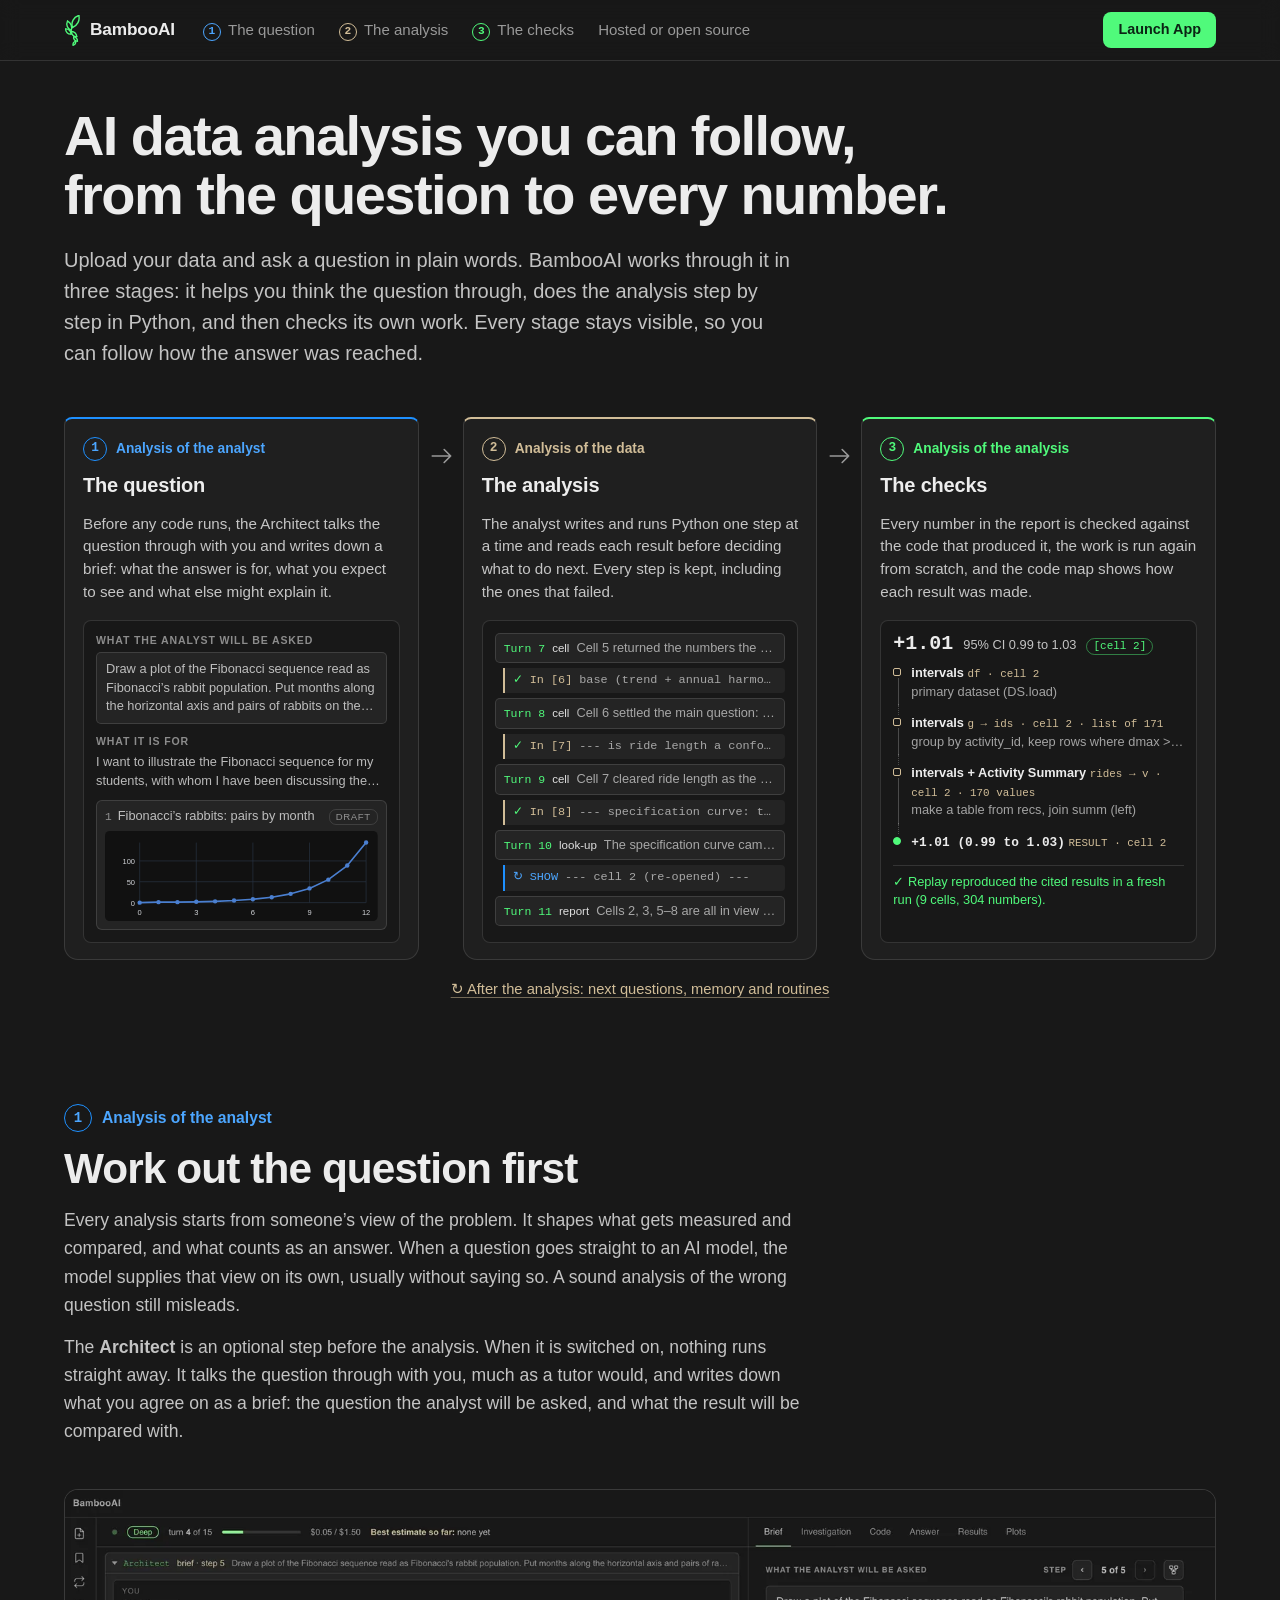
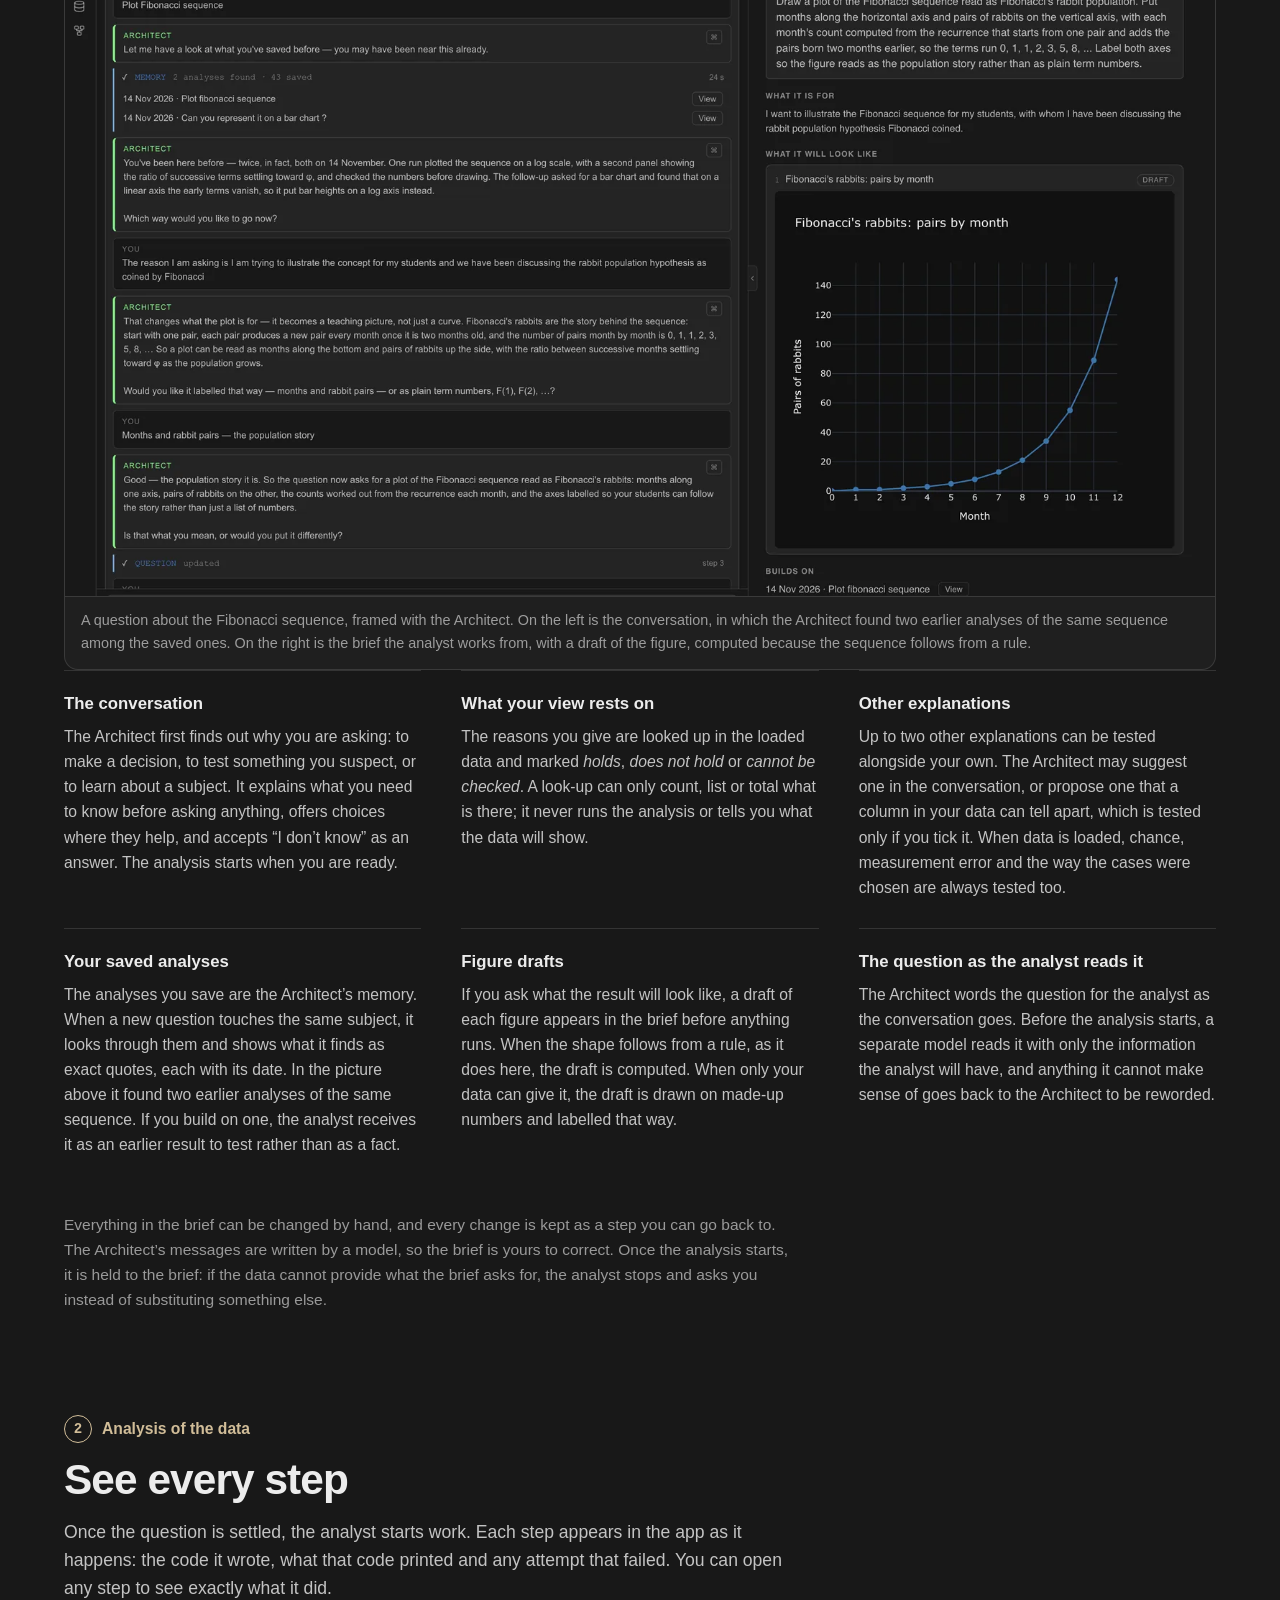
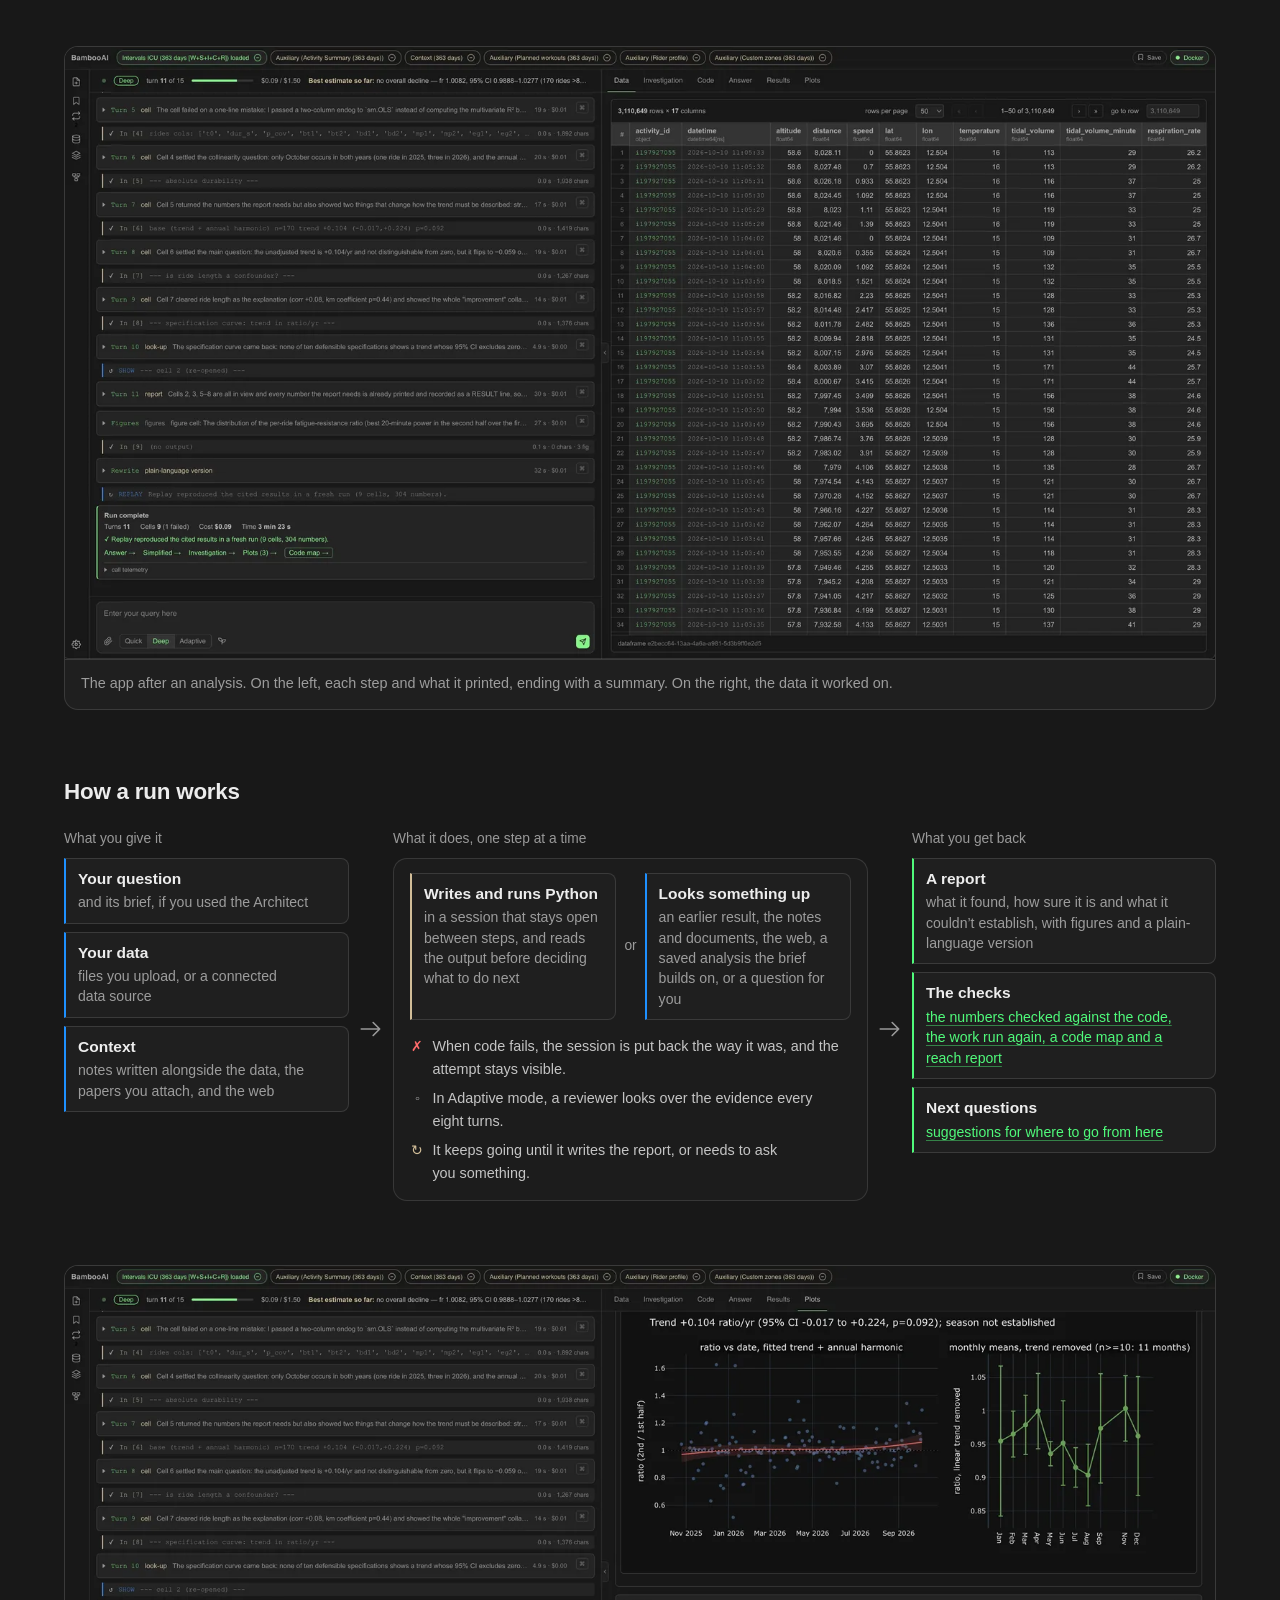
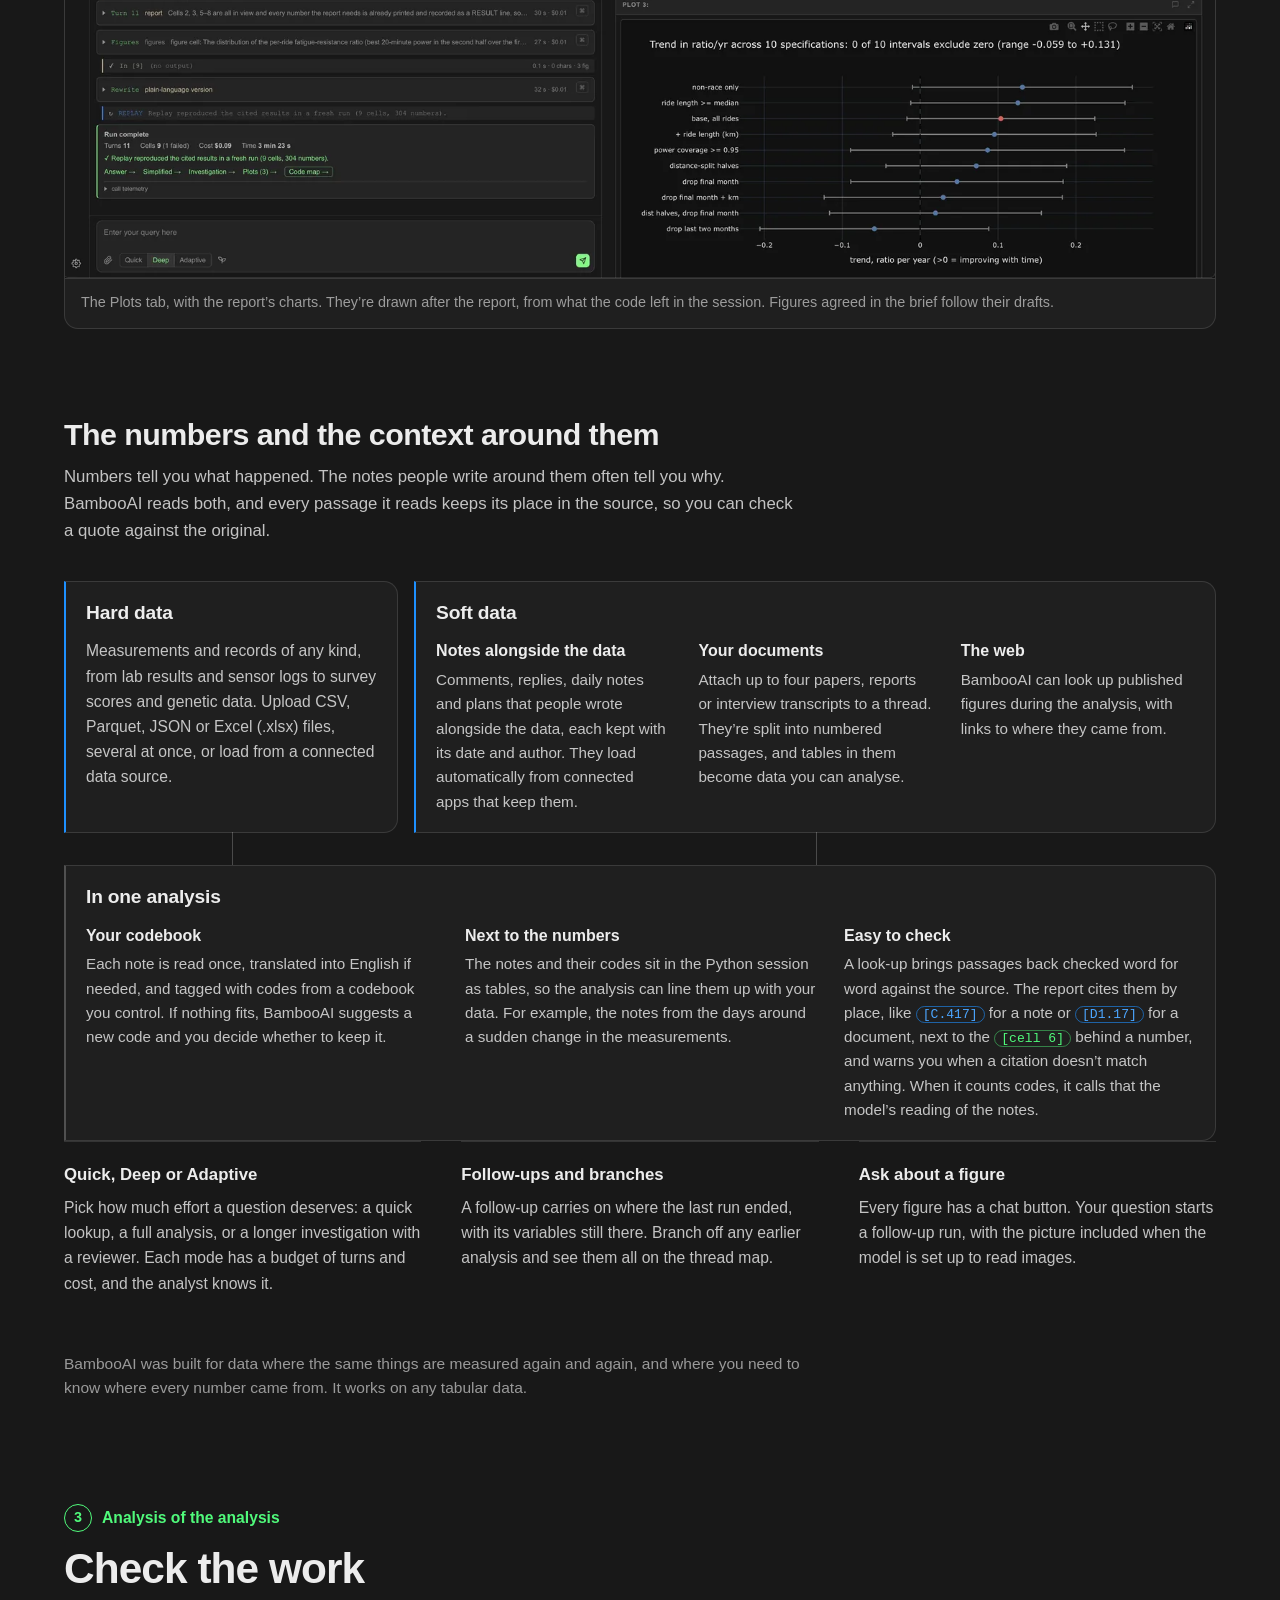
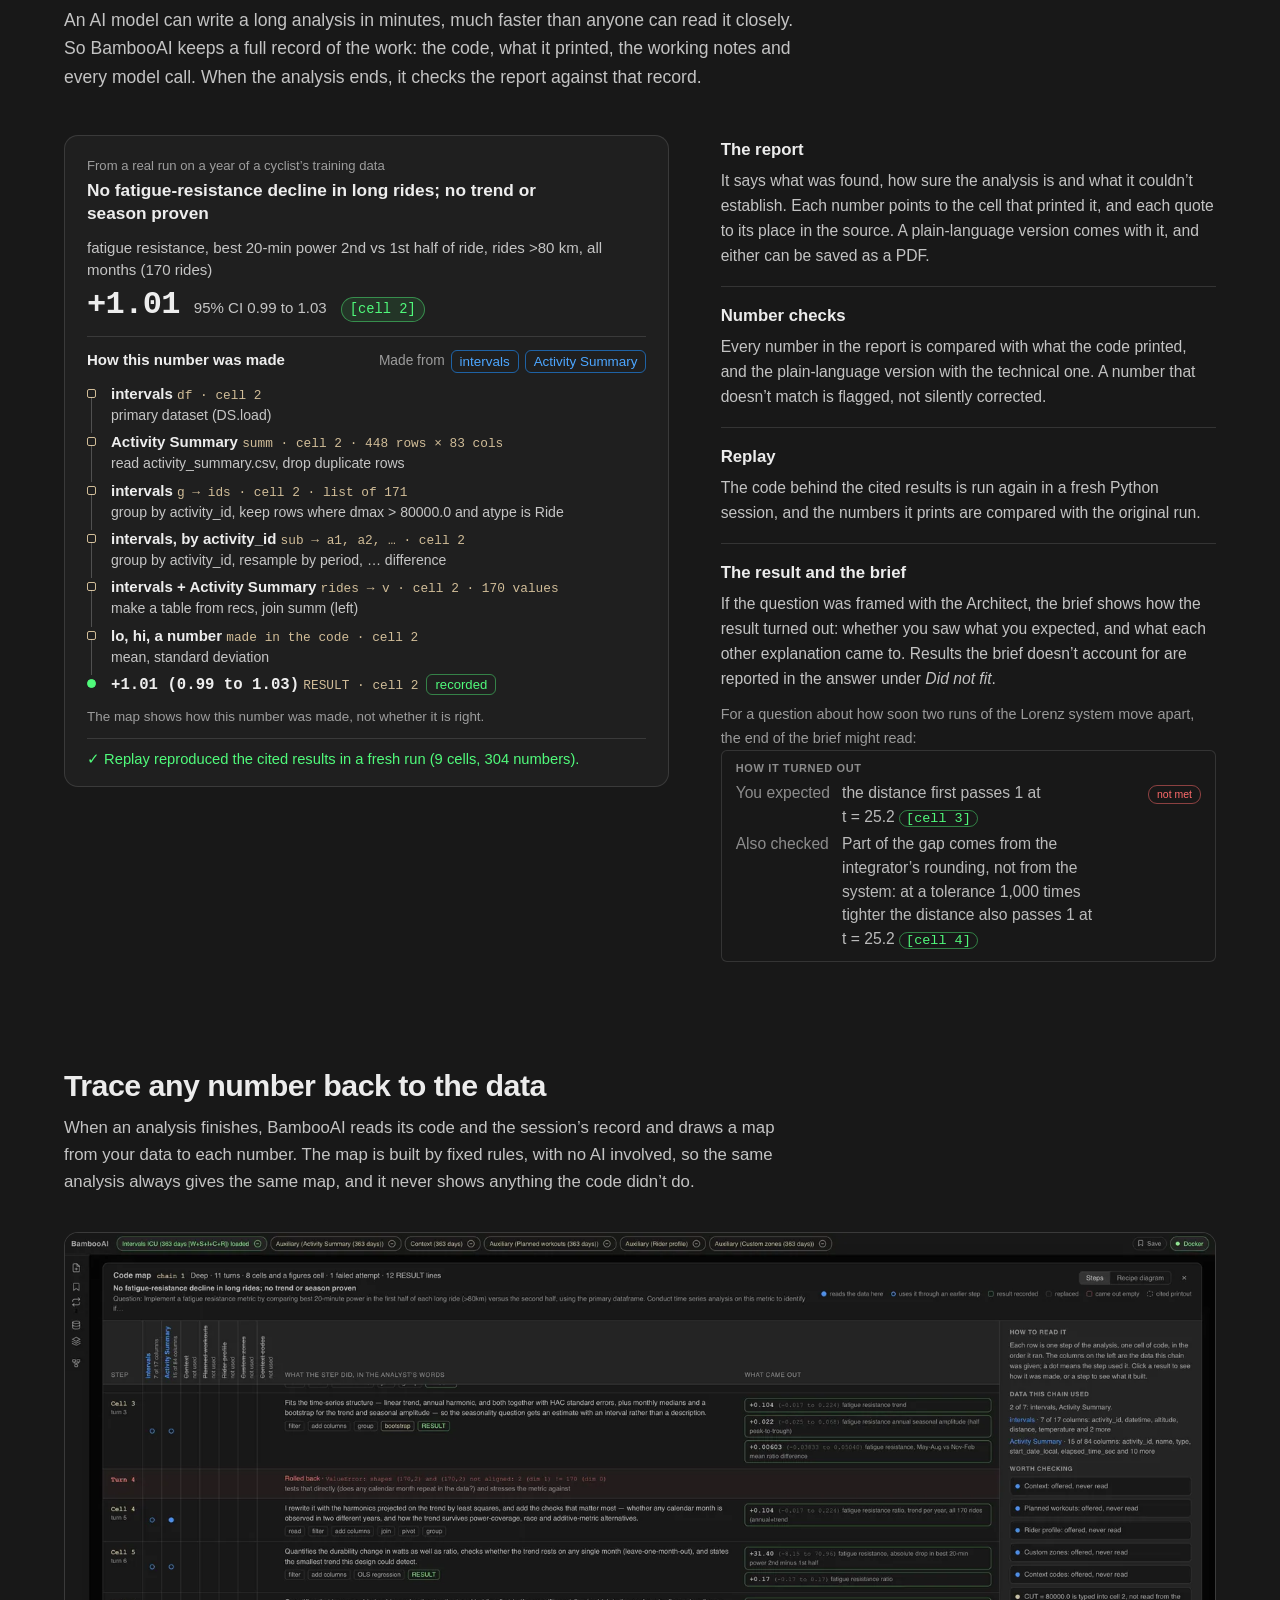
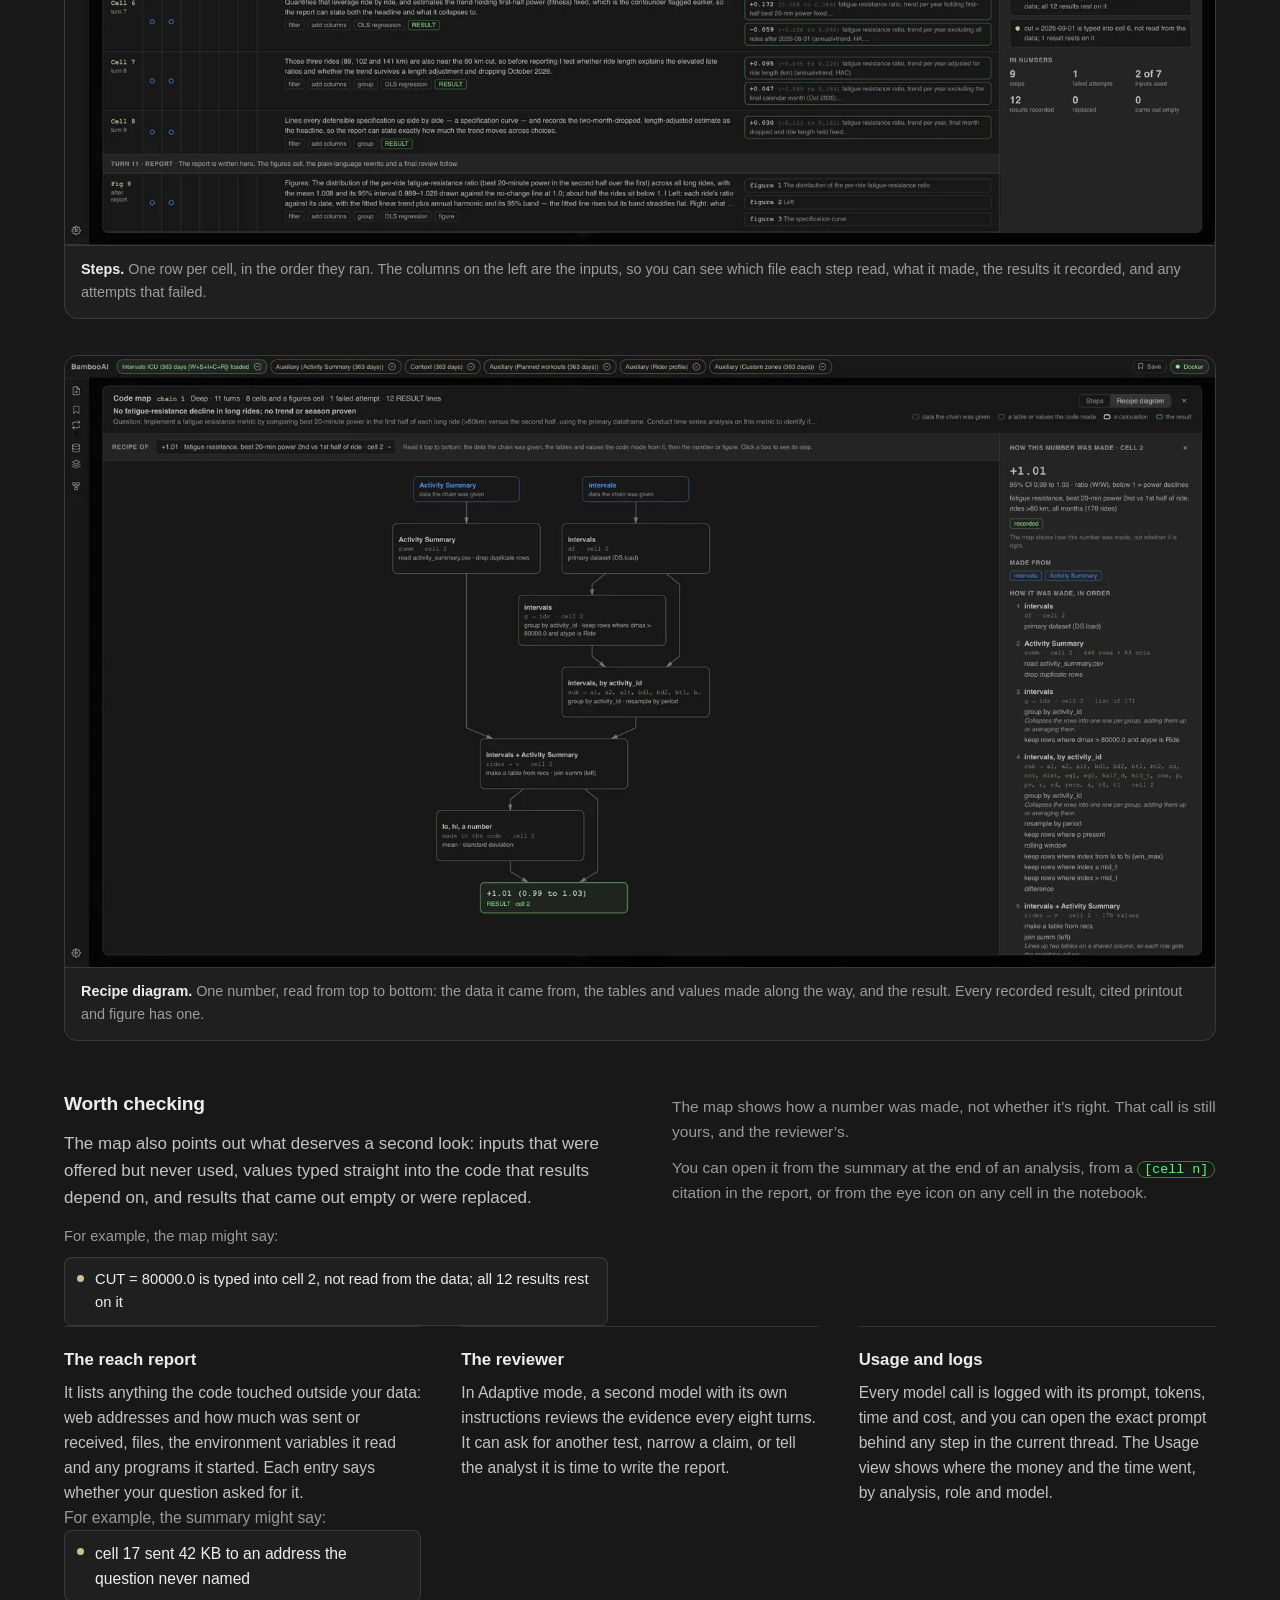
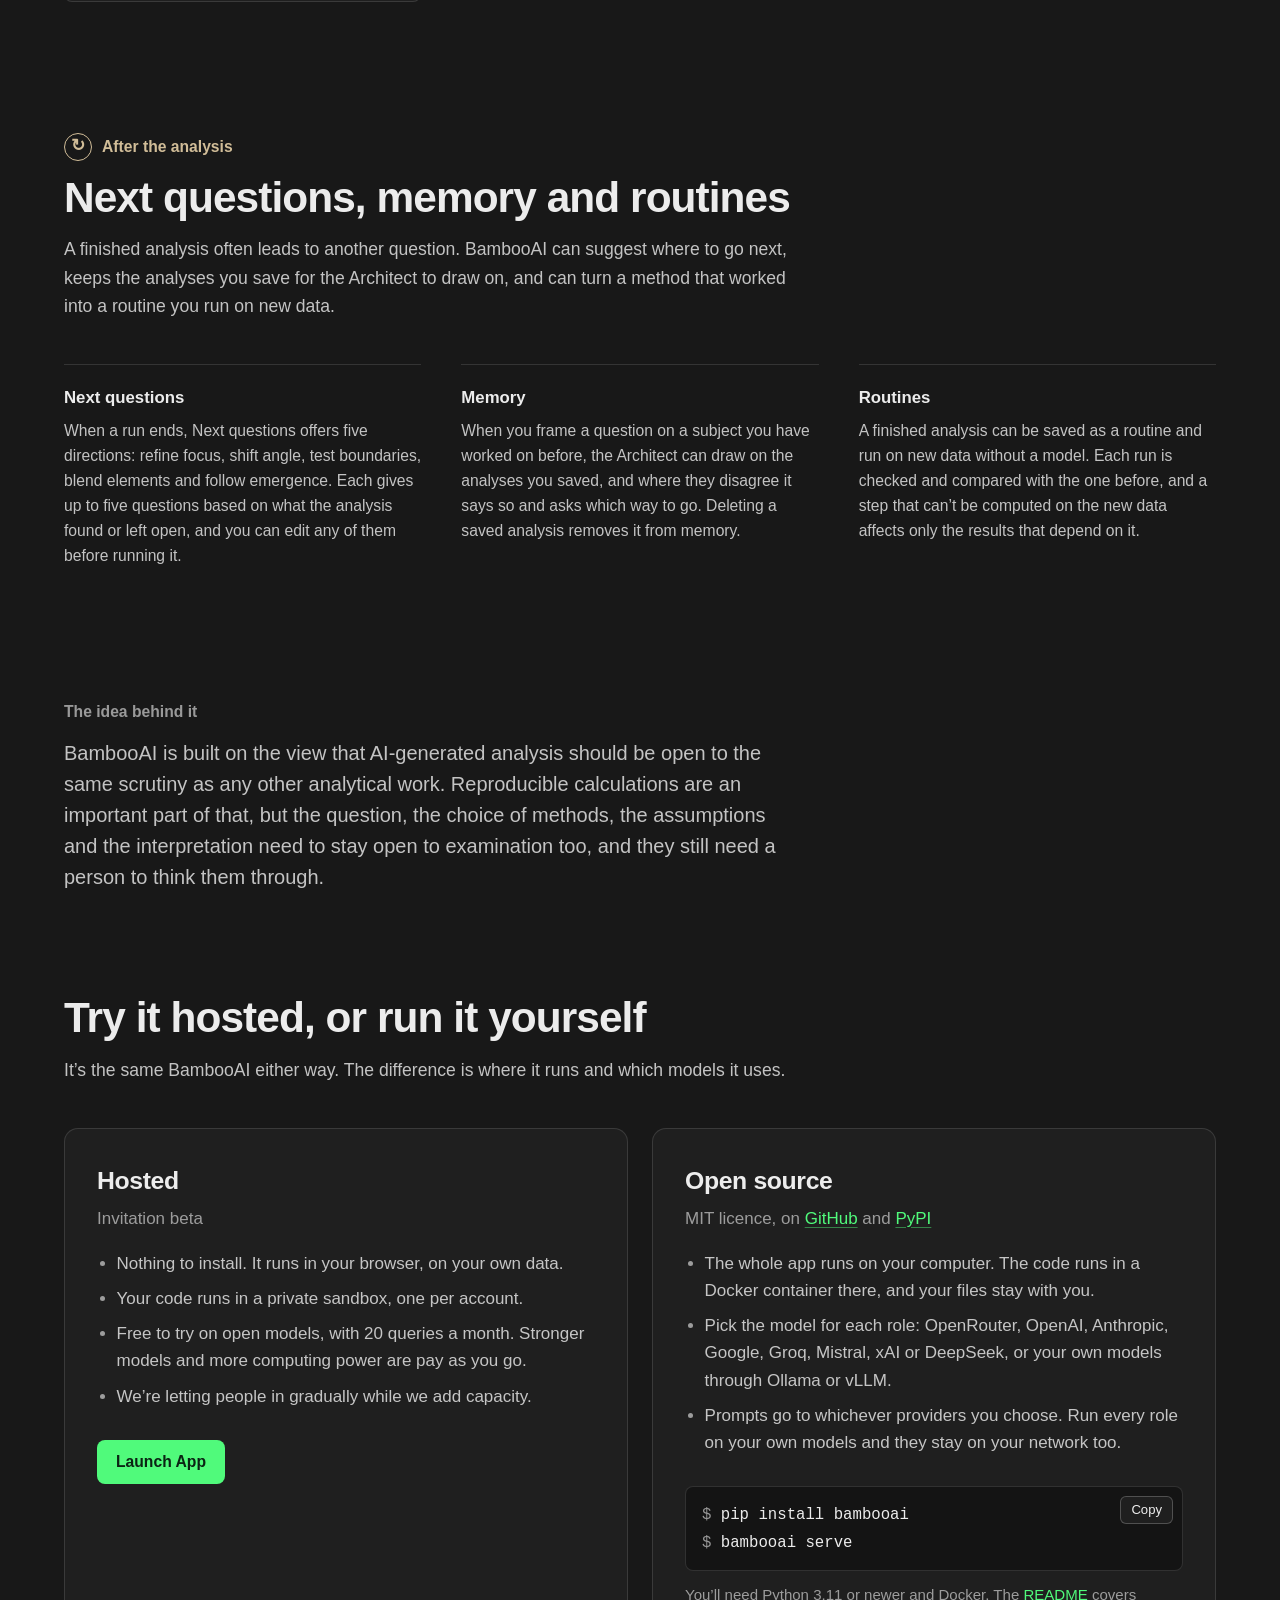
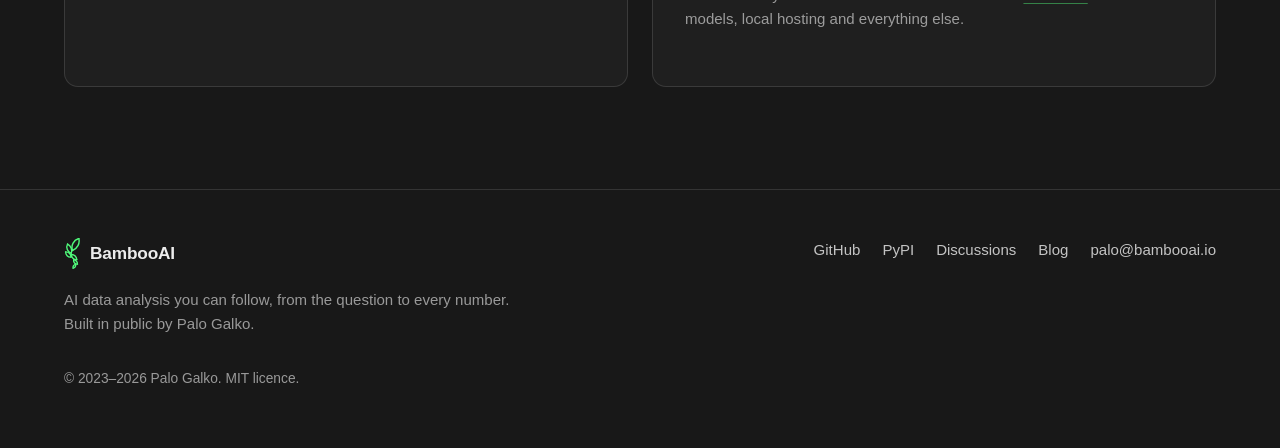
==== index.html @ a3b33979 "Organise the site around the three stages of an analysis" ====
<!DOCTYPE html>
<html lang="en-GB">
<head>
    <meta charset="utf-8">
    <meta name="viewport" content="width=device-width, initial-scale=1">
    <title>BambooAI: AI data analysis you can follow</title>
    <meta name="description" content="Ask a question about your data in plain words. BambooAI helps you think the question through, does the analysis step by step in Python, and checks its own work, so you can follow it from the question to every number.">
    <link rel="canonical" href="https://bambooai.io/">
    <meta name="theme-color" content="#181818">
    <meta name="color-scheme" content="dark">
    <link rel="icon" href="assets/images/favicon.svg" type="image/svg+xml">
    <link rel="icon" href="assets/images/favicon-32.png" sizes="32x32" type="image/png">
    <link rel="apple-touch-icon" href="assets/images/apple-touch-icon.png">
    <meta property="og:type" content="website">
    <meta property="og:site_name" content="BambooAI">
    <meta property="og:url" content="https://bambooai.io/">
    <meta property="og:title" content="BambooAI: AI data analysis you can follow">
    <meta property="og:description" content="Ask a question about your data in plain words. BambooAI helps you think it through, does the analysis step by step, and checks the work behind every number.">
    <meta property="og:image" content="https://bambooai.io/assets/images/og-image.png">
    <meta property="og:image:width" content="1200">
    <meta property="og:image:height" content="630">
    <meta name="twitter:card" content="summary_large_image">
    <link rel="stylesheet" href="style.css">
    <script>document.documentElement.classList.add("js");</script>
    <script src="script.js" defer></script>
</head>
<body>
    <svg width="0" height="0" class="sprite" aria-hidden="true" focusable="false"><symbol id="leaves" viewBox="1286.4 -43.7 606.6 1155.6"><path vector-effect="non-scaling-stroke" transform="matrix(0.9976 -0.0698 0.0698 0.9976 1848.1822 -35.2901)" d="M 0 0 C -95.6 18.9 -179 76.7 -230.1 159.6 C -281.3 242.4 -295.6 342.9 -269.7 436.8"/><path vector-effect="non-scaling-stroke" transform="matrix(0.9976 -0.0698 0.0698 0.9976 1848.1822 -35.2901)" d="M 0 0 C 35.4 193.2 -81.1 381.9 -269.7 436.8"/><path vector-effect="non-scaling-stroke" transform="matrix(0.6157 -0.788 0.788 0.6157 1421.1638 174.4404)" d="M 0 0 C -70.6 14.4 -131.9 57.6 -169 119.3 C -206.2 181 -215.8 255.4 -195.5 324.5"/><path vector-effect="non-scaling-stroke" transform="matrix(0.6157 -0.788 0.788 0.6157 1421.1638 174.4404)" d="M 0 0 C 28.4 142.4 -56.4 283.1 -195.5 324.5"/><path vector-effect="non-scaling-stroke" transform="matrix(0.3746 -0.9272 0.9272 0.3746 1350.6571 472.1824)" d="M 0 0 C -52.1 15.8 -94.3 54.1 -115.1 104.4 C -135.9 154.7 -133 211.6 -107.2 259.5"/><path vector-effect="non-scaling-stroke" transform="matrix(0.3746 -0.9272 0.9272 0.3746 1350.6571 472.1824)" d="M 0 0 C 20.5 48.6 20.8 103.4 0.6 152.2 C -19.5 200.9 -58.4 239.6 -107.2 259.5"/><path vector-effect="non-scaling-stroke" transform="matrix(0.3746 -0.9272 0.9272 0.3746 1569.5399 571.2058)" d="M 0 0 C -52.1 15.8 -94.3 54.1 -115.1 104.4 C -135.9 154.7 -133 211.6 -107.2 259.5"/><path vector-effect="non-scaling-stroke" transform="matrix(0.3746 -0.9272 0.9272 0.3746 1569.5399 571.2058)" d="M 0 0 C 20.5 48.6 20.8 103.4 0.6 152.2 C -19.5 200.9 -58.4 239.6 -107.2 259.5"/><path vector-effect="non-scaling-stroke" transform="matrix(0.454 -0.891 0.891 0.454 1653.3683 776.0265)" d="M 0 0 C -40 12.4 -72.3 42.2 -87.9 81.1 C -103.4 120 -100.7 163.9 -80.3 200.5"/><path vector-effect="non-scaling-stroke" transform="matrix(0.454 -0.891 0.891 0.454 1653.3683 776.0265)" d="M 0 0 C 16.3 37.2 17 79.4 1.9 117.1 C -13.2 154.8 -42.8 184.8 -80.3 200.5"/><path vector-effect="non-scaling-stroke" transform="matrix(0.9703 0.2419 -0.2419 0.9703 1729.4618 947.4475)" d="M 0 0 C -31.3 10.2 -56.2 34.1 -67.9 64.9 C -79.5 95.6 -76.5 130 -59.7 158.4"/><path vector-effect="non-scaling-stroke" transform="matrix(0.9703 0.2419 -0.2419 0.9703 1729.4618 947.4475)" d="M 0 0 C 13.6 28.9 14.9 62 3.6 91.8 C -7.6 121.7 -30.5 145.7 -59.7 158.4"/></symbol></svg>

    <a class="skip-link" href="#main">Skip to content</a>

    <header class="site-header">
        <div class="wrap header-row">
            <a class="brand" href="#top" aria-label="BambooAI, back to top">
                <svg class="mark" aria-hidden="true" focusable="false"><use href="#leaves"></use></svg>
                <span class="brand-name">BambooAI</span>
            </a>
            <nav class="site-nav" id="site-nav" aria-label="Main">
                <ul>
                    <li><a href="#question"><span class="nav-n nav-q" aria-hidden="true">1</span>The question</a></li>
                    <li><a href="#analysis"><span class="nav-n nav-a" aria-hidden="true">2</span>The analysis</a></li>
                    <li><a href="#checks"><span class="nav-n nav-c" aria-hidden="true">3</span>The checks</a></li>
                    <li><a href="#get">Hosted or open source</a></li>
                </ul>
            </nav>
            <div class="header-actions">
                <button class="btn btn-primary btn-small" type="button" data-open-access>Launch App</button>
                <button class="menu-button" type="button" aria-expanded="false" aria-controls="site-nav">
                    <span class="menu-icon" aria-hidden="true"></span>
                    <span class="visually-hidden">Menu</span>
                </button>
            </div>
        </div>
    </header>

    <main id="main">

        <section class="hero" id="top" aria-labelledby="hero-title">
            <div class="wrap">
                <div class="hero-text">
                    <h1 id="hero-title">AI data analysis you can follow, from the question to every number.</h1>
                    <p class="lede">Upload your data and ask a question in plain words. BambooAI works through it in three stages: it helps you think the question through, does the analysis step by step in Python, and then checks its own work. Every stage stays visible, so you can follow how the answer was reached.</p>
                </div>

                <ol class="stages">
                    <li class="stage stage-q">
                        <p class="stage-of"><span class="stage-n" aria-hidden="true">1</span>Analysis of the analyst</p>
                        <p class="stage-name"><a href="#question">The question</a></p>
                        <p class="stage-text">Before any code runs, the Architect talks the question through with you and writes down a brief: what the answer is for, what you expect to see and what else might explain it.</p>
                        <div class="stage-view mini-brief" aria-hidden="true">
                            <p class="mb-label">What the analyst will be asked</p>
                            <p class="mb-q"><span class="clamp">Draw a plot of the Fibonacci sequence read as Fibonacci’s rabbit population. Put months along the horizontal axis and pairs of rabbits on the vertical axis, with each month’s count computed from the recurrence that starts from one pair and adds the pairs born two months earlier, so the terms run 0, 1, 1, 2, 3, 5, 8, …</span></p>
                            <p class="mb-label">What it is for</p>
                            <p class="mb-line">I want to illustrate the Fibonacci sequence for my students, with whom I have been discussing the rabbit population hypothesis Fibonacci coined.</p>
                            <div class="mb-fig">
                                <p class="mb-fig-hd"><span class="n">1</span><span class="t">Fibonacci’s rabbits: pairs by month</span><span class="tag">draft</span></p>
                                <svg class="mb-plot" viewBox="0 0 236 78" role="img" aria-label="Draft: pairs of rabbits by month, 0 to 144 over 12 months"><rect width="236" height="78" rx="4"/><g class="g"><line x1="30" y1="62.0" x2="226" y2="62.0"/><line x1="30" y1="43.9" x2="226" y2="43.9"/><line x1="30" y1="25.9" x2="226" y2="25.9"/><line x1="30.0" y1="10" x2="30.0" y2="62"/><line x1="79.0" y1="10" x2="79.0" y2="62"/><line x1="128.0" y1="10" x2="128.0" y2="62"/><line x1="177.0" y1="10" x2="177.0" y2="62"/><line x1="226.0" y1="10" x2="226.0" y2="62"/></g><g class="tk"><text x="26" y="65.0" text-anchor="end">0</text><text x="26" y="46.9" text-anchor="end">50</text><text x="26" y="28.9" text-anchor="end">100</text><text x="30.0" y="73" text-anchor="middle">0</text><text x="79.0" y="73" text-anchor="middle">3</text><text x="128.0" y="73" text-anchor="middle">6</text><text x="177.0" y="73" text-anchor="middle">9</text><text x="226.0" y="73" text-anchor="middle">12</text></g><polyline points="30.0,62.0 46.3,61.6 62.7,61.6 79.0,61.3 95.3,60.9 111.7,60.2 128.0,59.1 144.3,57.3 160.7,54.4 177.0,49.7 193.3,42.1 209.7,29.9 226.0,10.0"/><g class="pt"><circle cx="30.0" cy="62.0" r="1.9"/><circle cx="46.3" cy="61.6" r="1.9"/><circle cx="62.7" cy="61.6" r="1.9"/><circle cx="79.0" cy="61.3" r="1.9"/><circle cx="95.3" cy="60.9" r="1.9"/><circle cx="111.7" cy="60.2" r="1.9"/><circle cx="128.0" cy="59.1" r="1.9"/><circle cx="144.3" cy="57.3" r="1.9"/><circle cx="160.7" cy="54.4" r="1.9"/><circle cx="177.0" cy="49.7" r="1.9"/><circle cx="193.3" cy="42.1" r="1.9"/><circle cx="209.7" cy="29.9" r="1.9"/><circle cx="226.0" cy="10.0" r="1.9"/></g></svg>
                            </div>
                        </div>
                    </li>
                    <li class="stage stage-a">
                        <p class="stage-of"><span class="stage-n" aria-hidden="true">2</span>Analysis of the data</p>
                        <p class="stage-name"><a href="#analysis">The analysis</a></p>
                        <p class="stage-text">The analyst writes and runs Python one step at a time and reads each result before deciding what to do next. Every step is kept, including the ones that failed.</p>
                        <div class="stage-view mini-stream" aria-hidden="true">
                            <p class="ms-turn"><span class="ms-n">Turn 7</span><span class="ms-k">cell</span><span class="ms-x">Cell 5 returned the numbers the report needs but also showed two things that change how the trend must be described: str…</span></p>
                            <p class="ms-cell"><span class="ok">✓</span><span class="ms-in">In [6]</span><span class="ms-x">base (trend + annual harmonic) n=170 trend +0.104 (-0.017,+0.224) p=0.092</span></p>
                            <p class="ms-turn"><span class="ms-n">Turn 8</span><span class="ms-k">cell</span><span class="ms-x">Cell 6 settled the main question: the unadjusted trend is +0.104/yr and not distinguishable from zero, but it flips to −0.059 o…</span></p>
                            <p class="ms-cell"><span class="ok">✓</span><span class="ms-in">In [7]</span><span class="ms-x">--- is ride length a confounder? ---</span></p>
                            <p class="ms-turn"><span class="ms-n">Turn 9</span><span class="ms-k">cell</span><span class="ms-x">Cell 7 cleared ride length as the explanation (corr +0.08, km coefficient p=0.44) and showed the whole “improvement” colla…</span></p>
                            <p class="ms-cell"><span class="ok">✓</span><span class="ms-in">In [8]</span><span class="ms-x">--- specification curve: trend in ratio/yr ---</span></p>
                            <p class="ms-turn"><span class="ms-n">Turn 10</span><span class="ms-k">look-up</span><span class="ms-x">The specification curve came back: none of ten defensible specifications shows a trend whose 95% CI excludes zero…</span></p>
                            <p class="ms-cell ms-show"><span class="ok">↻</span><span class="ms-in">SHOW</span><span class="ms-x">--- cell 2 (re-opened) ---</span></p>
                            <p class="ms-turn"><span class="ms-n">Turn 11</span><span class="ms-k">report</span><span class="ms-x">Cells 2, 3, 5–8 are all in view and every number the report needs is already printed and recorded as a RESULT line, so…</span></p>
                        </div>
                    </li>
                    <li class="stage stage-c">
                        <p class="stage-of"><span class="stage-n" aria-hidden="true">3</span>Analysis of the analysis</p>
                        <p class="stage-name"><a href="#checks">The checks</a></p>
                        <p class="stage-text">Every number in the report is checked against the code that produced it, the work is run again from scratch, and the code map shows how each result was made.</p>
                        <div class="stage-view mini-record" aria-hidden="true">
                            <p class="mr-result"><span class="mr-num">+1.01</span><span class="mr-ci">95% CI 0.99 to 1.03</span><span class="ref ref-cell">[cell 2]</span></p>
                            <ol class="mr-trace">
                                <li><b>intervals</b> <span class="mr-meta">df · cell 2</span><span class="mr-step">primary dataset (DS.load)</span></li>
                                <li class="mr-gap"></li>
                                <li><b>intervals</b> <span class="mr-meta">g → ids · cell 2 · list of 171</span><span class="mr-step">group by activity_id, keep rows where dmax &gt; 80000.0 and atype is Ride</span></li>
                                <li class="mr-gap"></li>
                                <li><b>intervals + Activity Summary</b> <span class="mr-meta">rides → v · cell 2 · 170 values</span><span class="mr-step">make a table from recs, join summ (left)</span></li>
                                <li class="mr-gap"></li>
                                <li class="mr-res"><b>+1.01 (0.99 to 1.03)</b> <span class="mr-meta">RESULT · cell 2</span></li>
                            </ol>
                            <p class="mr-replay"><span aria-hidden="true">✓</span> Replay reproduced the cited results in a fresh run (9 cells, 304 numbers).</p>
                        </div>
                    </li>
                </ol>
                <p class="stages-after"><a href="#again"><span aria-hidden="true">↻ </span>After the analysis: next questions, memory and routines</a></p>
            </div>
        </section>

        <section class="section part part-q" id="question" aria-labelledby="question-title">
            <div class="wrap">
                <header class="section-head">
                    <p class="eyebrow"><span class="eyebrow-n" aria-hidden="true">1</span>Analysis of the analyst</p>
                    <h2 id="question-title">Work out the question first</h2>
                    <p>Every analysis starts from someone’s view of the problem. It shapes what gets measured and compared, and what counts as an answer. When a question goes straight to an AI model, the model supplies that view on its own, usually without saying so. A sound analysis of the wrong question still misleads.</p>
                    <p>The <b>Architect</b> is an optional step before the analysis. When it is switched on, nothing runs straight away. It talks the question through with you, much as a tutor would, and writes down what you agree on as a brief: the question the analyst will be asked, and what the result will be compared with.</p>
                </header>

                <figure class="shot-figure frame-shot">
                    <button class="shot" type="button" data-full="assets/images/architect-3200.webp" data-alt="BambooAI with a question about the Fibonacci sequence framed by the Architect. On the left, the conversation, with two earlier analyses found among the saved ones. On the right, the Brief tab: the question the analyst will be asked, what it is for, and a draft of the figure.">
                        <picture>
                            <source type="image/webp" srcset="assets/images/architect-1000.webp 1000w, assets/images/architect-1600.webp 1600w, assets/images/architect-2400.webp 2400w" sizes="(min-width: 1248px) 1200px, 100vw">
                            <img src="assets/images/architect-1600.jpg" width="1600" height="982" alt="BambooAI with a question about the Fibonacci sequence framed by the Architect. On the left, the conversation, with two earlier analyses found among the saved ones. On the right, the Brief tab: the question the analyst will be asked, what it is for, and a draft of the figure." loading="lazy" decoding="async">
                        </picture>
                        <span class="zoom-hint" aria-hidden="true">Enlarge</span>
                    </button>
                    <figcaption>A question about the Fibonacci sequence, framed with the Architect. On the left is the conversation, in which the Architect found two earlier analyses of the same sequence among the saved ones. On the right is the brief the analyst works from, with a draft of the figure, computed because the sequence follows from a rule.</figcaption>
                </figure>

                <dl class="features">
                    <div>
                        <dt>The conversation</dt>
                        <dd>The Architect first finds out why you are asking: to make a decision, to test something you suspect, or to learn about a subject. It explains what you need to know before asking anything, offers choices where they help, and accepts “I don’t know” as an answer. The analysis starts when you are ready.</dd>
                    </div>
                    <div>
                        <dt>What your view rests on</dt>
                        <dd>The reasons you give are looked up in the loaded data and marked <i>holds</i>, <i>does not hold</i> or <i>cannot be checked</i>. A look-up can only count, list or total what is there; it never runs the analysis or tells you what the data will show.</dd>
                    </div>
                    <div>
                        <dt>Other explanations</dt>
                        <dd>Up to two other explanations can be tested alongside your own. The Architect may suggest one in the conversation, or propose one that a column in your data can tell apart, which is tested only if you tick it. When data is loaded, chance, measurement error and the way the cases were chosen are always tested too.</dd>
                    </div>
                    <div>
                        <dt>Your saved analyses</dt>
                        <dd>The analyses you save are the Architect’s memory. When a new question touches the same subject, it looks through them and shows what it finds as exact quotes, each with its date. In the picture above it found two earlier analyses of the same sequence. If you build on one, the analyst receives it as an earlier result to test rather than as a fact.</dd>
                    </div>
                    <div>
                        <dt>Figure drafts</dt>
                        <dd>If you ask what the result will look like, a draft of each figure appears in the brief before anything runs. When the shape follows from a rule, as it does here, the draft is computed. When only your data can give it, the draft is drawn on made-up numbers and labelled that way.</dd>
                    </div>
                    <div>
                        <dt>The question as the analyst reads it</dt>
                        <dd>The Architect words the question for the analyst as the conversation goes. Before the analysis starts, a separate model reads it with only the information the analyst will have, and anything it cannot make sense of goes back to the Architect to be reworded.</dd>
                    </div>
                </dl>

                <p class="aside">Everything in the brief can be changed by hand, and every change is kept as a step you can go back to. The Architect’s messages are written by a model, so the brief is yours to correct. Once the analysis starts, it is held to the brief: if the data cannot provide what the brief asks for, the analyst stops and asks you instead of substituting something else.</p>
            </div>
        </section>

        <section class="section part part-a" id="analysis" aria-labelledby="analysis-title">
            <div class="wrap">
                <header class="section-head">
                    <p class="eyebrow"><span class="eyebrow-n" aria-hidden="true">2</span>Analysis of the data</p>
                    <h2 id="analysis-title">See every step</h2>
                    <p>Once the question is settled, the analyst starts work. Each step appears in the app as it happens: the code it wrote, what that code printed and any attempt that failed. You can open any step to see exactly what it did.</p>
                </header>

                <figure class="shot-figure">
                    <button class="shot" type="button" data-full="assets/images/run-data-3200.webp" data-alt="BambooAI with a finished run: the analyst’s turns and code on the left, and on the right the Data tab showing 3,110,649 rows by 17 columns of ride data.">
                        <picture>
                            <source type="image/webp" srcset="assets/images/run-data-1000.webp 1000w, assets/images/run-data-1600.webp 1600w, assets/images/run-data-2400.webp 2400w" sizes="(min-width: 1248px) 1200px, 100vw">
                            <img src="assets/images/run-data-1600.jpg" width="1600" height="851" alt="BambooAI with a finished run: the analyst’s turns and code on the left, and on the right the Data tab showing 3,110,649 rows by 17 columns of ride data." loading="lazy" decoding="async">
                        </picture>
                        <span class="zoom-hint" aria-hidden="true">Enlarge</span>
                    </button>
                    <figcaption>The app after an analysis. On the left, each step and what it printed, ending with a summary. On the right, the data it worked on.</figcaption>
                </figure>

                <figure class="flow" aria-labelledby="flow-title">
                    <figcaption class="flow-title" id="flow-title">How a run works</figcaption>
                    <div class="flow-grid">
                        <div class="flow-col">
                            <p class="flow-label">What you give it</p>
                            <ul class="flow-nodes">
                                <li class="node node-in"><b>Your question</b><span>and its brief, if you used the Architect</span></li>
                                <li class="node node-in"><b>Your data</b><span>files you upload, or a connected data source</span></li>
                                <li class="node node-in"><b>Context</b><span>notes written alongside the data, the papers you attach, and the web</span></li>
                            </ul>
                        </div>
                        <div class="flow-arrow" aria-hidden="true"><svg viewBox="0 0 24 24" focusable="false"><path d="M3 12h17M14 6l6 6-6 6"/></svg></div>
                        <div class="flow-col">
                            <p class="flow-label">What it does, one step at a time</p>
                            <div class="flow-work">
                                <div class="flow-pair">
                                    <div class="node node-cell"><b>Writes and runs Python</b><span>in a session that stays open between steps, and reads the output before deciding what to do next</span></div>
                                    <p class="flow-or">or</p>
                                    <div class="node node-look"><b>Looks something up</b><span>an earlier result, the notes and documents, the web, a saved analysis the brief builds on, or a question for you</span></div>
                                </div>
                                <ul class="flow-notes">
                                    <li><span class="fn-mark fn-fail" aria-hidden="true">✗</span>When code fails, the session is put back the way it was, and the attempt stays visible.</li>
                                    <li><span class="fn-mark" aria-hidden="true">◦</span>In Adaptive mode, a reviewer looks over the evidence every eight turns.</li>
                                    <li><span class="fn-mark fn-loop" aria-hidden="true">↻</span>It keeps going until it writes the report, or needs to ask you something.</li>
                                </ul>
                            </div>
                        </div>
                        <div class="flow-arrow" aria-hidden="true"><svg viewBox="0 0 24 24" focusable="false"><path d="M3 12h17M14 6l6 6-6 6"/></svg></div>
                        <div class="flow-col">
                            <p class="flow-label">What you get back</p>
                            <ul class="flow-nodes">
                                <li class="node node-out"><b>A report</b><span>what it found, how sure it is and what it couldn’t establish, with figures and a plain-language version</span></li>
                                <li class="node node-out"><b>The checks</b><span><a href="#checks">the numbers checked against the code, the work run again, a code map and a reach report</a></span></li>
                                <li class="node node-out"><b>Next questions</b><span><a href="#again">suggestions for where to go from here</a></span></li>
                            </ul>
                        </div>
                    </div>
                </figure>

                <figure class="shot-figure">
                    <button class="shot" type="button" data-full="assets/images/run-plots-3200.webp" data-alt="The app with the Plots tab open: charts of a ratio over time with a fitted trend and annual cycle, its monthly means, and the trend across ten specifications.">
                        <picture>
                            <source type="image/webp" srcset="assets/images/run-plots-1000.webp 1000w, assets/images/run-plots-1600.webp 1600w, assets/images/run-plots-2400.webp 2400w" sizes="(min-width: 1248px) 1200px, 100vw">
                            <img src="assets/images/run-plots-1600.jpg" width="1600" height="851" alt="The app with the Plots tab open: charts of a ratio over time with a fitted trend and annual cycle, its monthly means, and the trend across ten specifications." loading="lazy" decoding="async">
                        </picture>
                        <span class="zoom-hint" aria-hidden="true">Enlarge</span>
                    </button>
                    <figcaption>The Plots tab, with the report’s charts. They’re drawn after the report, from what the code left in the session. Figures agreed in the brief follow their drafts.</figcaption>
                </figure>

                <div class="sub-head" id="context">
                    <h3>The numbers and the context around them</h3>
                    <p>Numbers tell you what happened. The notes people write around them often tell you why. BambooAI reads both, and every passage it reads keeps its place in the source, so you can check a quote against the original.</p>
                </div>
                <div class="bridge">
                    <div class="bridge-in">
                        <div class="bridge-side bridge-hard">
                            <h4>Hard data</h4>
                            <p>Measurements and records of any kind, from lab results and sensor logs to survey scores and genetic data. Upload CSV, Parquet, JSON or Excel (.xlsx) files, several at once, or load from a connected data source.</p>
                        </div>
                        <div class="bridge-side bridge-soft">
                            <h4>Soft data</h4>
                            <dl class="bridge-list">
                                <div>
                                    <dt>Notes alongside the data</dt>
                                    <dd>Comments, replies, daily notes and plans that people wrote alongside the data, each kept with its date and author. They load automatically from connected apps that keep them.</dd>
                                </div>
                                <div>
                                    <dt>Your documents</dt>
                                    <dd>Attach up to four papers, reports or interview transcripts to a thread. They’re split into numbered passages, and tables in them become data you can analyse.</dd>
                                </div>
                                <div>
                                    <dt>The web</dt>
                                    <dd>BambooAI can look up published figures during the analysis, with links to where they came from.</dd>
                                </div>
                            </dl>
                        </div>
                    </div>
                    <div class="bridge-join">
                        <h4>In one analysis</h4>
                        <dl class="bridge-list">
                            <div>
                                <dt>Your codebook</dt>
                                <dd>Each note is read once, translated into English if needed, and tagged with codes from a codebook you control. If nothing fits, BambooAI suggests a new code and you decide whether to keep it.</dd>
                            </div>
                            <div>
                                <dt>Next to the numbers</dt>
                                <dd>The notes and their codes sit in the Python session as tables, so the analysis can line them up with your data. For example, the notes from the days around a sudden change in the measurements.</dd>
                            </div>
                            <div>
                                <dt>Easy to check</dt>
                                <dd>A look-up brings passages back checked word for word against the source. The report cites them by place, like <span class="ref ref-src">[C.417]</span> for a note or <span class="ref ref-src">[D1.17]</span> for a document, next to the <span class="ref ref-cell">[cell 6]</span> behind a number, and warns you when a citation doesn’t match anything. When it counts codes, it calls that the model’s reading of the notes.</dd>
                            </div>
                        </dl>
                    </div>
                </div>

                <dl class="features features-after">
                    <div>
                        <dt>Quick, Deep or Adaptive</dt>
                        <dd>Pick how much effort a question deserves: a quick lookup, a full analysis, or a longer investigation with a reviewer. Each mode has a budget of turns and cost, and the analyst knows it.</dd>
                    </div>
                    <div>
                        <dt>Follow-ups and branches</dt>
                        <dd>A follow-up carries on where the last run ended, with its variables still there. Branch off any earlier analysis and see them all on the thread map.</dd>
                    </div>
                    <div>
                        <dt>Ask about a figure</dt>
                        <dd>Every figure has a chat button. Your question starts a follow-up run, with the picture included when the model is set up to read images.</dd>
                    </div>
                </dl>

                <p class="aside">BambooAI was built for data where the same things are measured again and again, and where you need to know where every number came from. It works on any tabular data.</p>
            </div>
        </section>

        <section class="section part part-c" id="checks" aria-labelledby="checks-title">
            <div class="wrap">
                <header class="section-head">
                    <p class="eyebrow"><span class="eyebrow-n" aria-hidden="true">3</span>Analysis of the analysis</p>
                    <h2 id="checks-title">Check the work</h2>
                    <p>An AI model can write a long analysis in minutes, much faster than anyone can read it closely. So BambooAI keeps a full record of the work: the code, what it printed, the working notes and every model call. When the analysis ends, it checks the report against that record.</p>
                </header>

                <div class="checks-lead">
                    <figure class="record" aria-labelledby="record-caption">
                        <figcaption class="record-source" id="record-caption">From a real run on a year of a cyclist’s training data</figcaption>
                        <div class="record-report">
                            <p class="record-title">No fatigue-resistance decline in long rides; no trend or season proven</p>
                            <p class="record-result">
                                <span class="result-label">fatigue resistance, best 20-min power 2nd vs 1st half of ride, rides &gt;80&nbsp;km, all months (170 rides)</span>
                                <span class="result-line">
                                    <span class="result-number">+1.01</span>
                                    <span class="result-ci">95% CI 0.99 to 1.03</span>
                                    <button class="cite" type="button" aria-expanded="true" aria-controls="recipe" aria-label="[cell 2], how this number was made">[cell 2]</button>
                                </span>
                            </p>
                        </div>

                        <div class="recipe" id="recipe">
                            <div class="recipe-top">
                                <p class="recipe-head">How this number was made</p>
                                <p class="recipe-from">Made from <span class="chip chip-in">intervals</span> <span class="chip chip-in">Activity Summary</span></p>
                            </div>
                            <ol class="trace">
                                <li><span class="t-name">intervals</span> <span class="t-meta">df&nbsp;· cell&nbsp;2</span><span class="t-step">primary dataset (DS.load)</span></li>
                                <li><span class="t-name">Activity Summary</span> <span class="t-meta">summ&nbsp;· cell&nbsp;2&nbsp;· 448&nbsp;rows&nbsp;×&nbsp;83&nbsp;cols</span><span class="t-step">read activity_summary.csv, drop duplicate rows</span></li>
                                <li><span class="t-name">intervals</span> <span class="t-meta">g&nbsp;→&nbsp;ids&nbsp;· cell&nbsp;2&nbsp;· list&nbsp;of&nbsp;171</span><span class="t-step">group by activity_id, keep rows where dmax &gt; 80000.0 and atype is Ride</span></li>
                                <li><span class="t-name">intervals, by activity_id</span> <span class="t-meta">sub&nbsp;→&nbsp;a1,&nbsp;a2,&nbsp;…&nbsp;· cell&nbsp;2</span><span class="t-step">group by activity_id, resample by period, … difference</span></li>
                                <li><span class="t-name">intervals + Activity Summary</span> <span class="t-meta">rides&nbsp;→&nbsp;v&nbsp;· cell&nbsp;2&nbsp;· 170&nbsp;values</span><span class="t-step">make a table from recs, join summ (left)</span></li>
                                <li><span class="t-name">lo, hi, a number</span> <span class="t-meta">made&nbsp;in&nbsp;the&nbsp;code&nbsp;· cell&nbsp;2</span><span class="t-step">mean, standard deviation</span></li>
                                <li class="t-result"><span class="t-name">+1.01 (0.99 to 1.03)</span> <span class="t-meta">RESULT&nbsp;· cell&nbsp;2</span><span class="status">recorded</span></li>
                            </ol>
                            <p class="recipe-note">The map shows how this number was made, not whether it is right.</p>
                        </div>

                        <p class="record-replay"><span class="tick" aria-hidden="true">✓</span> Replay reproduced the cited results in a fresh run (9 cells, 304 numbers).</p>
                    </figure>

                    <dl class="check-list">
                        <div>
                            <dt>The report</dt>
                            <dd>It says what was found, how sure the analysis is and what it couldn’t establish. Each number points to the cell that printed it, and each quote to its place in the source. A plain-language version comes with it, and either can be saved as a PDF.</dd>
                        </div>
                        <div>
                            <dt>Number checks</dt>
                            <dd>Every number in the report is compared with what the code printed, and the plain-language version with the technical one. A number that doesn’t match is flagged, not silently corrected.</dd>
                        </div>
                        <div>
                            <dt>Replay</dt>
                            <dd>The code behind the cited results is run again in a fresh Python session, and the numbers it prints are compared with the original run.</dd>
                        </div>
                        <div>
                            <dt>The result and the brief</dt>
                            <dd>If the question was framed with the Architect, the brief shows how the result turned out: whether you saw what you expected, and what each other explanation came to. Results the brief doesn’t account for are reported in the answer under <i>Did not fit</i>.</dd>
                            <dd class="check-example">For a question about how soon two runs of the Lorenz system move apart, the end of the brief might read:</dd>
                            <dd class="turned-out">
                                <span class="to-label">How it turned out</span>
                                <span class="to-k">You expected</span><span class="to-t">the distance first passes 1 at t&nbsp;=&nbsp;25.2 <span class="ref ref-cell">[cell 3]</span></span><span class="to-v no">not met</span>
                                <span class="to-k">Also checked</span><span class="to-t">Part of the gap comes from the integrator’s rounding, not from the system: at a tolerance 1,000 times tighter the distance also passes 1 at t&nbsp;=&nbsp;25.2 <span class="ref ref-cell">[cell 4]</span></span><span class="to-v"></span>
                            </dd>
                        </div>
                    </dl>
                </div>

                <div class="sub-head" id="code-map">
                    <h3>Trace any number back to the data</h3>
                    <p>When an analysis finishes, BambooAI reads its code and the session’s record and draws a map from your data to each number. The map is built by fixed rules, with no AI involved, so the same analysis always gives the same map, and it never shows anything the code didn’t do.</p>
                </div>

                <figure class="shot-figure">
                    <button class="shot" type="button" data-full="assets/images/codemap-steps-3200.webp" data-alt="The code map’s Steps view: one row per cell with the inputs as columns, the results each cell recorded, a rolled-back attempt, and a side panel listing what is worth checking.">
                        <picture>
                            <source type="image/webp" srcset="assets/images/codemap-steps-1000.webp 1000w, assets/images/codemap-steps-1600.webp 1600w, assets/images/codemap-steps-2400.webp 2400w" sizes="(min-width: 1248px) 1200px, 100vw">
                            <img src="assets/images/codemap-steps-1600.jpg" width="1600" height="851" alt="The code map’s Steps view: one row per cell with the inputs as columns, the results each cell recorded, a rolled-back attempt, and a side panel listing what is worth checking." loading="lazy" decoding="async">
                        </picture>
                        <span class="zoom-hint" aria-hidden="true">Enlarge</span>
                    </button>
                    <figcaption><b>Steps.</b> One row per cell, in the order they ran. The columns on the left are the inputs, so you can see which file each step read, what it made, the results it recorded, and any attempts that failed.</figcaption>
                </figure>

                <figure class="shot-figure">
                    <button class="shot" type="button" data-full="assets/images/codemap-recipe-3200.webp" data-alt="The code map’s recipe diagram for one result: two inputs at the top, the tables and values the code made in the middle, and the result +1.01 (0.99 to 1.03) at the bottom, with its recipe listed in the side panel.">
                        <picture>
                            <source type="image/webp" srcset="assets/images/codemap-recipe-1000.webp 1000w, assets/images/codemap-recipe-1600.webp 1600w, assets/images/codemap-recipe-2400.webp 2400w" sizes="(min-width: 1248px) 1200px, 100vw">
                            <img src="assets/images/codemap-recipe-1600.jpg" width="1600" height="850" alt="The code map’s recipe diagram for one result: two inputs at the top, the tables and values the code made in the middle, and the result +1.01 (0.99 to 1.03) at the bottom, with its recipe listed in the side panel." loading="lazy" decoding="async">
                        </picture>
                        <span class="zoom-hint" aria-hidden="true">Enlarge</span>
                    </button>
                    <figcaption><b>Recipe diagram.</b> One number, read from top to bottom: the data it came from, the tables and values made along the way, and the result. Every recorded result, cited printout and figure has one.</figcaption>
                </figure>

                <div class="map-after">
                    <div class="map-check">
                        <h4>Worth checking</h4>
                        <p>The map also points out what deserves a second look: inputs that were offered but never used, values typed straight into the code that results depend on, and results that came out empty or were replaced.</p>
                        <p class="check-example">For example, the map might say:</p>
                        <p class="check-quote">CUT = 80000.0 is typed into cell 2, not read from the data; all 12 results rest on it</p>
                    </div>
                    <div class="map-notes">
                        <p class="map-note">The map shows how a number was made, not whether it’s right. That call is still yours, and the reviewer’s.</p>
                        <p class="map-note">You can open it from the summary at the end of an analysis, from a <span class="ref ref-cell">[cell n]</span> citation in the report, or from the eye icon on any cell in the notebook.</p>
                    </div>
                </div>

                <dl class="features features-after">
                    <div>
                        <dt>The reach report</dt>
                        <dd>It lists anything the code touched outside your data: web addresses and how much was sent or received, files, the environment variables it read and any programs it started. Each entry says whether your question asked for it.</dd>
                        <dd class="check-example">For example, the summary might say:</dd>
                        <dd class="check-quote">cell 17 sent 42 KB to an address the question never named</dd>
                    </div>
                    <div>
                        <dt>The reviewer</dt>
                        <dd>In Adaptive mode, a second model with its own instructions reviews the evidence every eight turns. It can ask for another test, narrow a claim, or tell the analyst it is time to write the report.</dd>
                    </div>
                    <div>
                        <dt>Usage and logs</dt>
                        <dd>Every model call is logged with its prompt, tokens, time and cost, and you can open the exact prompt behind any step in the current thread. The Usage view shows where the money and the time went, by analysis, role and model.</dd>
                    </div>
                </dl>
            </div>
        </section>

        <section class="section part part-loop" id="again" aria-labelledby="again-title">
            <div class="wrap">
                <header class="section-head">
                    <p class="eyebrow"><span class="eyebrow-n" aria-hidden="true">↻</span>After the analysis</p>
                    <h2 id="again-title">Next questions, memory and routines</h2>
                    <p>A finished analysis often leads to another question. BambooAI can suggest where to go next, keeps the analyses you save for the Architect to draw on, and can turn a method that worked into a routine you run on new data.</p>
                </header>
                <dl class="features">
                    <div>
                        <dt>Next questions</dt>
                        <dd>When a run ends, Next questions offers five directions: refine focus, shift angle, test boundaries, blend elements and follow emergence. Each gives up to five questions based on what the analysis found or left open, and you can edit any of them before running it.</dd>
                    </div>
                    <div>
                        <dt>Memory</dt>
                        <dd>When you frame a question on a subject you have worked on before, the Architect can draw on the analyses you saved, and where they disagree it says so and asks which way to go. Deleting a saved analysis removes it from memory.</dd>
                    </div>
                    <div>
                        <dt>Routines</dt>
                        <dd>A finished analysis can be saved as a routine and run on new data without a model. Each run is checked and compared with the one before, and a step that can’t be computed on the new data affects only the results that depend on it.</dd>
                    </div>
                </dl>
            </div>
        </section>

        <section class="section principle" aria-labelledby="principle-title">
            <div class="wrap">
                <h2 class="principle-label" id="principle-title">The idea behind it</h2>
                <p class="principle-text">BambooAI is built on the view that AI-generated analysis should be open to the same scrutiny as any other analytical work. Reproducible calculations are an important part of that, but the question, the choice of methods, the assumptions and the interpretation need to stay open to examination too, and they still need a person to think them through.</p>
            </div>
        </section>

        <section class="section" id="get" aria-labelledby="get-title">
            <div class="wrap">
                <header class="section-head">
                    <h2 id="get-title">Try it hosted, or run it yourself</h2>
                    <p>It’s the same BambooAI either way. The difference is where it runs and which models it uses.</p>
                </header>
                <div class="editions">
                    <article class="edition" id="hosted" aria-labelledby="hosted-title">
                        <h3 id="hosted-title">Hosted</h3>
                        <p class="edition-sub">Invitation beta</p>
                        <ul>
                            <li>Nothing to install. It runs in your browser, on your own data.</li>
                            <li>Your code runs in a private sandbox, one per account.</li>
                            <li>Free to try on open models, with 20 queries a month. Stronger models and more computing power are pay as you go.</li>
                            <li>We’re letting people in gradually while we add capacity.</li>
                        </ul>
                        <div class="actions">
                            <button class="btn btn-primary" type="button" data-open-access>Launch App</button>
                        </div>
                    </article>
                    <article class="edition" id="open-source" aria-labelledby="oss-title">
                        <h3 id="oss-title">Open source</h3>
                        <p class="edition-sub">MIT licence, on <a href="https://github.com/pgalko/BambooAI">GitHub</a> and <a href="https://pypi.org/project/bambooai/">PyPI</a></p>
                        <ul>
                            <li>The whole app runs on your computer. The code runs in a Docker container there, and your files stay with you.</li>
                            <li>Pick the model for each role: OpenRouter, OpenAI, Anthropic, Google, Groq, Mistral, xAI or DeepSeek, or your own models through Ollama or vLLM.</li>
                            <li>Prompts go to whichever providers you choose. Run every role on your own models and they stay on your network too.</li>
                        </ul>
                        <div class="install">
                            <pre><code><span class="prompt" aria-hidden="true">$ </span>pip install bambooai
<span class="prompt" aria-hidden="true">$ </span>bambooai serve</code></pre>
                            <button class="copy" type="button" data-copy="pip install bambooai&#10;bambooai serve">Copy</button>
                        </div>
                        <p class="install-note">You’ll need Python 3.11 or newer and Docker. The <a href="https://github.com/pgalko/BambooAI#readme">README</a> covers models, local hosting and everything else.</p>
                    </article>
                </div>
            </div>
        </section>

    </main>

    <footer class="site-footer">
        <div class="wrap footer-grid">
            <div class="footer-brand">
                <a class="brand" href="#top" aria-label="BambooAI, back to top">
                    <svg class="mark" aria-hidden="true" focusable="false"><use href="#leaves"></use></svg>
                    <span class="brand-name">BambooAI</span>
                </a>
                <p>AI data analysis you can follow, from the question to every number. Built in public by Palo Galko.</p>
            </div>
            <nav class="footer-links" aria-label="Elsewhere">
                <ul>
                    <li><a href="https://github.com/pgalko/BambooAI">GitHub</a></li>
                    <li><a href="https://pypi.org/project/bambooai/">PyPI</a></li>
                    <li><a href="https://github.com/pgalko/BambooAI/discussions">Discussions</a></li>
                    <li><a href="https://blog.bambooai.io">Blog</a></li>
                    <li><a href="mailto:palo@bambooai.io">palo@bambooai.io</a></li>
                </ul>
            </nav>
            <p class="footer-small">© 2023–2026 Palo Galko. MIT licence.</p>
        </div>
    </footer>

    <dialog class="dialog access-dialog" id="access-dialog" aria-labelledby="access-title">
        <div class="access-body">
            <div class="dialog-head">
                <h2 id="access-title">Invitation beta</h2>
                <button class="dialog-close" type="button" data-close aria-label="Close">×</button>
            </div>
            <p class="dialog-text">The hosted version of BambooAI is in beta, and we’re inviting people in gradually. BambooAI is open source, bootstrapped and built in public, and the hosted app runs on limited compute, so we add people a few at a time.</p>
            <p class="dialog-text">If you’d like to try it, register your interest and tell us a little about your data. We review requests regularly and will get in touch if there’s a good fit.</p>
            <div class="dialog-actions access-start">
                <button class="btn btn-primary" type="button" data-show-form aria-controls="access-form" aria-expanded="false">Register your interest</button>
                <p class="dialog-alt">Rather not wait? The <a href="#open-source" data-close>open-source version</a> needs no invitation.</p>
            </div>
            <form class="access-form" id="access-form" method="dialog" novalidate hidden>
                <div class="field">
                    <label for="access-name">Name</label>
                    <input id="access-name" name="name" type="text" autocomplete="name" required>
                </div>
                <div class="field">
                    <label for="access-email">Email</label>
                    <input id="access-email" name="email" type="email" autocomplete="email" required>
                </div>
                <div class="field">
                    <label for="access-reason">What would you like to analyse?</label>
                    <textarea id="access-reason" name="reason" rows="4" minlength="15" required aria-describedby="access-reason-hint"></textarea>
                    <p class="field-hint" id="access-reason-hint">A sentence or two about your data and the questions you have.</p>
                </div>
                <p class="form-status" role="status" aria-live="polite"></p>
                <div class="dialog-actions">
                    <button class="btn btn-primary" type="submit">Send request</button>
                </div>
            </form>
        </div>
    </dialog>

    <dialog class="dialog image-dialog" id="image-dialog" aria-label="Screenshot">
        <div class="image-bar">
            <button class="image-zoom" type="button" aria-pressed="false">Actual size</button>
            <button class="dialog-close" type="button" data-close aria-label="Close">×</button>
        </div>
        <div class="image-scroll">
            <img alt="" decoding="async">
        </div>
    </dialog>
</body>
</html>
---- style.css ----
/* BambooAI site (2026 redesign; organised round the three analyses for 2.8). The palette is the app's own dark
   theme, and each colour keeps the job it has in the app: blue for what went in (data, look-ups), sand for the cells
   and what the code made, green for what came out (results, the primary action), red for a rolled-back attempt.
   The three analyses take the same colours: the question blue, the analysis sand, the checks green. The type is
   the app's: the system face for words, Courier for anything quoted from the record. */

:root {
    --ink: #181818;
    --panel: #1f1f1f;
    --raise: #2a2a2a;
    --well: #141414;
    --line: rgba(255, 255, 255, 0.12);
    --line-strong: rgba(255, 255, 255, 0.22);

    --text-strong: rgba(255, 255, 255, 0.92);
    --text: rgba(255, 255, 255, 0.74);
    --text-muted: rgba(255, 255, 255, 0.56);

    --green: #50fa7b;
    --green-hover: #7bff9c;
    --green-ink: #0b2414;
    --green-line: rgba(80, 250, 123, 0.45);
    --sand: #d1bd98;
    --sand-line: rgba(209, 189, 152, 0.5);
    --blue: #1e90ff;
    --blue-text: #4ca6ff;
    --blue-line: rgba(30, 144, 255, 0.6);
    --red: #ff6b6b;

    --ui: -apple-system, BlinkMacSystemFont, "Segoe UI", Helvetica, Arial, sans-serif;
    --mono: "Courier New", Courier, monospace;

    --wrap: 1200px;
    --gutter: 24px;
    --radius: 14px;
    --radius-small: 8px;
    --header-h: 60px;
}

*,
*::before,
*::after {
    box-sizing: border-box;
}

html {
    background: var(--ink);
    color-scheme: dark;
    scroll-behavior: smooth;
    scroll-padding-top: calc(var(--header-h) + 16px);
    -webkit-text-size-adjust: 100%;
}

body {
    margin: 0;
    background: var(--ink);
    color: var(--text);
    font: 400 1.0625rem/1.6 var(--ui);
    -webkit-font-smoothing: antialiased;
    -moz-osx-font-smoothing: grayscale;
    text-rendering: optimizeLegibility;
}

h1, h2, h3, h4, dt {
    color: var(--text-strong);
    font-weight: 650;
    text-wrap: balance;
}

p, dd, li {
    text-wrap: pretty;
}

a {
    color: var(--green);
    text-decoration: underline;
    text-decoration-color: var(--green-line);
    text-decoration-thickness: 1px;
    text-underline-offset: 3px;
}

a:hover {
    text-decoration-color: currentColor;
}

code {
    font-family: var(--mono);
    font-size: 0.92em;
    color: var(--sand);
    background: rgba(255, 255, 255, 0.05);
    border-radius: 4px;
    padding: 0.05em 0.35em;
    white-space: nowrap;
}

:focus-visible {
    outline: 2px solid var(--green);
    outline-offset: 2px;
    border-radius: 4px;
}

img {
    max-width: 100%;
}

/* hidden means hidden, whatever display a class gives the element */
[hidden] {
    display: none !important;
}

.sprite {
    position: absolute;
    width: 0;
    height: 0;
    overflow: hidden;
}

.visually-hidden {
    position: absolute;
    width: 1px;
    height: 1px;
    margin: -1px;
    padding: 0;
    overflow: hidden;
    clip: rect(0 0 0 0);
    white-space: nowrap;
    border: 0;
}

.skip-link {
    position: absolute;
    left: 16px;
    top: -60px;
    z-index: 100;
    background: var(--green);
    color: var(--green-ink);
    padding: 10px 14px;
    border-radius: var(--radius-small);
    font-weight: 600;
    text-decoration: none;
}

.skip-link:focus {
    top: 12px;
}

.wrap {
    max-width: var(--wrap);
    margin-inline: auto;
    padding-inline: var(--gutter);
}

/* ---- buttons ---- */

.btn {
    display: inline-flex;
    align-items: center;
    justify-content: center;
    min-height: 44px;
    padding: 0 18px;
    border: 1px solid transparent;
    border-radius: var(--radius-small);
    font: 600 0.98rem/1.1 var(--ui);
    text-decoration: none;
    cursor: pointer;
    white-space: nowrap;
}

.btn-primary {
    background: var(--green);
    color: var(--green-ink);
}

.btn-primary:hover {
    background: var(--green-hover);
}

.btn-secondary {
    background: transparent;
    color: var(--text-strong);
    border-color: var(--line-strong);
}

.btn-secondary:hover {
    border-color: rgba(255, 255, 255, 0.45);
}

.btn-small {
    min-height: 36px;
    padding: 0 14px;
    font-size: 0.9rem;
}

.btn[disabled] {
    opacity: 0.6;
    cursor: progress;
}

.actions {
    display: flex;
    flex-wrap: wrap;
    align-items: center;
    gap: 12px;
}

/* ---- header ---- */

.site-header {
    position: sticky;
    top: 0;
    z-index: 50;
    background: rgba(24, 24, 24, 0.88);
    -webkit-backdrop-filter: saturate(140%) blur(10px);
    backdrop-filter: saturate(140%) blur(10px);
    border-bottom: 1px solid var(--line);
}

.header-row {
    display: flex;
    align-items: center;
    gap: 28px;
    height: var(--header-h);
}

.brand {
    display: inline-flex;
    align-items: center;
    gap: 10px;
    color: var(--text-strong);
    text-decoration: none;
}

.mark {
    width: 16px;
    height: 31px;
    flex: none;
    fill: none;
    stroke: var(--green);
    stroke-width: 1.4;
    stroke-linecap: round;
    stroke-linejoin: round;
}

.brand-name {
    font-weight: 650;
    font-size: 1.08rem;
    letter-spacing: -0.01em;
}

.site-nav ul {
    display: flex;
    gap: 24px;
    margin: 0;
    padding: 0;
    list-style: none;
}

.site-nav a {
    color: var(--text-muted);
    font-size: 0.94rem;
    text-decoration: none;
}

.site-nav a:hover {
    color: var(--text-strong);
}

/* the three analyses' numbers, each in its colour */
.nav-n {
    display: inline-grid;
    place-items: center;
    width: 18px;
    height: 18px;
    margin-right: 7px;
    border: 1px solid currentColor;
    border-radius: 50%;
    font: 600 0.7rem/1 var(--mono);
    vertical-align: 1px;
}

.nav-q {
    color: var(--blue-text);
}

.nav-a {
    color: var(--sand);
}

.nav-c {
    color: var(--green);
}

.header-actions {
    display: flex;
    align-items: center;
    gap: 18px;
    margin-left: auto;
}

.menu-button {
    display: none;
    width: 40px;
    height: 40px;
    padding: 0;
    border: 1px solid var(--line-strong);
    border-radius: var(--radius-small);
    background: transparent;
    cursor: pointer;
}

.menu-icon,
.menu-icon::before {
    display: block;
    width: 16px;
    height: 1.5px;
    margin: 0 auto;
    background: var(--text-strong);
    transition: transform 0.15s ease;
}

.menu-icon {
    position: relative;
    top: -3px;
}

.menu-icon::before {
    content: "";
    position: absolute;
    top: 6px;
}

.menu-button[aria-expanded="true"] .menu-icon {
    top: 0;
    transform: rotate(45deg);
}

.menu-button[aria-expanded="true"] .menu-icon::before {
    top: 0;
    transform: rotate(-90deg);
}

/* ---- hero ---- */

.hero {
    padding-block: clamp(28px, 3.5vw, 48px) 0;
}

.hero-text {
    max-width: 62rem;
}

.hero h1 {
    margin: 0 0 20px;
    font-size: clamp(2.25rem, 1.5rem + 2.6vw, 3.5rem);
    line-height: 1.06;
    letter-spacing: -0.028em;
}

.lede {
    max-width: 46rem;
    margin: 0;
    font-size: clamp(1.1rem, 1rem + 0.35vw, 1.25rem);
    line-height: 1.55;
}

/* the three stages, left to right: the question (blue, what goes in), the analysis (sand, the cells), the checks (green,
   what comes out). Each card ends on a piece of what that stage shows in the app, taken from real runs */

.stage-q,
.part-q {
    --c: var(--blue);
    --c-text: var(--blue-text);
}

.stage-a,
.part-a {
    --c: var(--sand);
    --c-text: var(--sand);
}

.stage-c,
.part-c {
    --c: var(--green);
    --c-text: var(--green);
}

.part-loop {
    --c: var(--sand);
    --c-text: var(--sand);
}

.stages {
    display: grid;
    grid-template-columns: repeat(3, minmax(0, 1fr));
    gap: 44px;
    margin: clamp(32px, 4vw, 48px) 0 0;
    padding: 0;
    list-style: none;
}

.stage {
    position: relative;
    display: flex;
    flex-direction: column;
    min-width: 0;
    padding: 18px 18px 16px;
    background: var(--panel);
    border: 1px solid var(--line);
    border-top: 2px solid var(--c);
    border-radius: var(--radius-small) var(--radius-small) var(--radius) var(--radius);
}

/* the arrow from one stage to the next, as the flow diagram draws it */
/* where the browser can, the four rows of each card line up across the three: label, name, text, and what the stage
   shows, which fills the rest of the card */
@supports (grid-template-rows: subgrid) {
    .stages {
        grid-template-rows: auto auto auto 1fr;
    }

    .stage {
        display: grid;
        grid-row: span 4;
        grid-template-rows: subgrid;
        row-gap: 0;
    }

    .stages .stage-view {
        margin-top: 0;
    }
}

.stage + .stage::before {
    content: "";
    position: absolute;
    left: -35px;
    top: 24px;
    width: 26px;
    height: 26px;
    background: center / 26px no-repeat url("data:image/svg+xml,%3Csvg xmlns='http://www.w3.org/2000/svg' viewBox='0 0 24 24' fill='none' stroke='rgba(255,255,255,0.56)' stroke-width='1.5' stroke-linecap='round' stroke-linejoin='round'%3E%3Cpath d='M3 12h17M14 6l6 6-6 6'/%3E%3C/svg%3E");
}

.stage-of {
    display: flex;
    align-items: center;
    gap: 9px;
    margin: 0 0 8px;
    color: var(--c-text);
    font-size: 0.86rem;
    font-weight: 600;
}

.stage-n {
    display: inline-grid;
    flex: none;
    place-items: center;
    width: 24px;
    height: 24px;
    border: 1.5px solid var(--c);
    border-radius: 50%;
    font: 600 0.8rem/1 var(--mono);
}

.stage-name {
    margin: 0 0 6px;
    font-size: 1.25rem;
    font-weight: 650;
    letter-spacing: -0.01em;
}

.stage-name a {
    color: var(--text-strong);
    text-decoration: none;
}

.stage-name a:hover {
    text-decoration: underline;
    text-decoration-color: var(--line-strong);
}

.stage-text {
    margin: 0 0 16px;
    font-size: 0.95rem;
    line-height: 1.5;
}

.stage-view {
    margin-top: auto;
    padding: 12px;
    overflow: hidden;
    background: var(--ink);
    border: 1px solid var(--line);
    border-radius: var(--radius-small);
    color: rgba(255, 255, 255, 0.7);
    font-size: 0.8rem;
    line-height: 1.45;
}

.stage-view p {
    margin: 0;
}

/* 1: the brief, as the Brief tab shows it */
.mb-label {
    margin-bottom: 4px !important;
    color: rgba(255, 255, 255, 0.5);
    font-size: 0.66rem;
    font-weight: 600;
    letter-spacing: 0.08em;
    text-transform: uppercase;
}

.mb-label ~ .mb-label {
    margin-top: 10px !important;
}

.mb-q .clamp,
.mb-line {
    display: -webkit-box;
    overflow: hidden;
    -webkit-box-orient: vertical;
}

.mb-q {
    padding: 7px 9px;
    background: #242424;
    border: 1px solid var(--line);
    border-radius: 5px;
    font-weight: 500;
}

.mb-q .clamp {
    -webkit-line-clamp: 3;
    line-clamp: 3;
}

.mb-line {
    -webkit-line-clamp: 2;
    line-clamp: 2;
}

.mb-fig {
    margin-top: 10px;
    padding: 6px 8px 8px;
    background: #242424;
    border: 1px solid var(--line);
    border-radius: 6px;
}

.mb-fig-hd {
    display: flex;
    align-items: baseline;
    gap: 6px;
    margin-bottom: 5px !important;
}

.mb-fig-hd .n {
    color: rgba(255, 255, 255, 0.5);
    font: 0.7rem var(--mono);
}

.mb-fig-hd .t {
    flex: 1;
    min-width: 0;
    overflow: hidden;
    text-overflow: ellipsis;
    white-space: nowrap;
}

.mb-fig-hd .tag {
    padding: 0 6px;
    border: 1px solid var(--line);
    border-radius: 7px;
    color: rgba(255, 255, 255, 0.5);
    font-size: 0.6rem;
    letter-spacing: 0.06em;
    text-transform: uppercase;
}

.mb-plot {
    display: block;
    width: 100%;
    height: auto;
}

.mb-plot rect {
    fill: rgb(17, 17, 17);
}

.mb-plot .g line {
    stroke: #283442;
    stroke-width: 0.6;
}

.mb-plot .tk text {
    fill: #f2f5fa;
    font: 6.5px var(--ui);
    opacity: 0.85;
}

.mb-plot polyline {
    fill: none;
    stroke: #4a7fd0;
    stroke-width: 1.4;
    stroke-linejoin: round;
}

.mb-plot .pt circle {
    fill: #4a7fd0;
}

/* 2: the run, as the left pane lists it */
.mini-stream {
    display: grid;
    align-content: start;
    gap: 5px;
}

.ms-turn,
.ms-cell {
    display: flex;
    align-items: baseline;
    gap: 7px;
    min-width: 0;
    white-space: nowrap;
}

.ms-turn {
    padding: 5px 8px;
    background: #242424;
    border: 1px solid var(--line);
    border-radius: 5px;
}

.ms-cell {
    margin-left: 8px !important;
    padding: 4px 8px;
    background: #242424;
    border-left: 2px solid var(--sand);
    border-radius: 0 4px 4px 0;
    font: 0.74rem/1.45 var(--mono);
}

.ms-n {
    color: var(--green);
    font: 0.72rem var(--mono);
}

.ms-k {
    color: rgba(255, 255, 255, 0.85);
    font-size: 0.72rem;
}

.ms-x {
    min-width: 0;
    overflow: hidden;
    color: rgba(255, 255, 255, 0.6);
    text-overflow: ellipsis;
}

.ms-cell .ok {
    color: var(--green);
}

.ms-in {
    color: var(--sand);
}

/* a cell opened again, as the pane marks it */
.ms-show {
    border-left-color: var(--blue);
}

.ms-show .ok,
.ms-show .ms-in {
    color: var(--blue-text);
}

/* 3: the cited number, its recipe (dotted where steps are left out) and the replay's verdict */
.mr-result {
    display: flex;
    flex-wrap: wrap;
    align-items: baseline;
    gap: 4px 10px;
    margin-bottom: 9px !important;
}

.mr-num {
    color: var(--text-strong);
    font: 700 1.25rem/1.1 var(--mono);
}

.mr-ci {
    color: rgba(255, 255, 255, 0.74);
}

.mr-trace {
    margin: 0 0 8px;
    padding: 0;
    list-style: none;
}

.mr-trace li {
    position: relative;
    padding: 0 0 4px 18px;
}

.mr-trace li::before {
    content: "";
    position: absolute;
    left: 0;
    top: 4px;
    width: 8px;
    height: 8px;
    background: var(--ink);
    border: 1.5px solid var(--sand);
    border-radius: 2px;
}

.mr-trace li::after {
    content: "";
    position: absolute;
    left: 4.5px;
    top: 14px;
    bottom: -1px;
    border-left: 1px solid var(--line-strong);
}

.mr-trace .mr-gap {
    height: 9px;
    padding: 0;
}

.mr-trace .mr-gap::before {
    display: none;
}

.mr-trace .mr-gap::after {
    top: -1px;
    bottom: -1px;
    border-left-style: dotted;
    border-left-width: 1.5px;
}

.mr-trace li:last-child::after {
    display: none;
}

.mr-trace b {
    color: var(--text-strong);
    font-weight: 600;
}

.mr-meta {
    color: var(--sand);
    font: 0.68rem var(--mono);
}

.mr-step {
    display: block;
    overflow: hidden;
    color: rgba(255, 255, 255, 0.6);
    text-overflow: ellipsis;
    white-space: nowrap;
}

.mr-trace .mr-res::before {
    background: var(--green);
    border-color: var(--green);
    border-radius: 50%;
}

.mr-res b {
    font-family: var(--mono);
}

.mr-replay {
    padding-top: 7px;
    border-top: 1px solid var(--line);
    color: var(--green);
}

.stages-after {
    margin: 18px 0 0;
    font-size: 0.92rem;
    text-align: center;
}

.stages-after a {
    color: var(--sand);
    text-decoration-color: var(--sand-line);
}

/* the record: one number from the report, its recipe, the replay's verdict */

.record {
    margin: 0;
    padding: 20px 22px 16px;
    background: var(--panel);
    border: 1px solid var(--line);
    border-radius: var(--radius);
    font-size: 0.94rem;
    line-height: 1.45;
}

.record-source {
    margin: 0 0 4px;
    color: var(--text-muted);
    font-size: 0.82rem;
}

.record-title {
    margin: 0 0 12px;
    color: var(--text-strong);
    font-size: 1.08rem;
    font-weight: 600;
    line-height: 1.35;
}

.record-result {
    margin: 0;
}

.result-label {
    display: block;
    margin-bottom: 6px;
}

.result-line {
    display: flex;
    flex-wrap: wrap;
    align-items: baseline;
    gap: 6px 14px;
}

.result-number {
    color: var(--text-strong);
    font-family: var(--mono);
    font-size: 2rem;
    font-weight: 700;
    line-height: 1.1;
    letter-spacing: -0.02em;
}

.result-ci {
    color: var(--text);
}

.cite {
    padding: 2px 8px;
    border: 1px solid var(--green-line);
    border-radius: 999px;
    background: transparent;
    color: var(--green);
    font: 0.86rem/1.4 var(--mono);
    cursor: pointer;
}

.cite:hover,
.cite[aria-expanded="true"] {
    background: rgba(80, 250, 123, 0.1);
}

.recipe {
    margin-top: 14px;
    padding-top: 12px;
    border-top: 1px solid var(--line);
}

.record.is-collapsed .recipe {
    display: none;
}

.recipe-top {
    display: flex;
    flex-wrap: wrap;
    align-items: baseline;
    justify-content: space-between;
    gap: 6px 16px;
    margin: 0 0 10px;
}

.recipe-head {
    margin: 0;
    color: var(--text-strong);
    font-weight: 600;
}

.recipe-from {
    display: flex;
    flex-wrap: wrap;
    align-items: center;
    gap: 6px;
    margin: 0;
    color: var(--text-muted);
    font-size: 0.86rem;
}

.chip {
    padding: 1px 8px;
    border: 1px solid var(--blue-line);
    border-radius: 6px;
    color: var(--blue-text);
    font-size: 0.84rem;
}

.trace {
    margin: 0 0 10px;
    padding: 0;
    list-style: none;
}

.trace li {
    position: relative;
    padding: 0 0 6px 24px;
}

/* the line from one step to the next, as the recipe diagram draws it */
.trace li::after {
    content: "";
    position: absolute;
    left: 4px;
    top: 14px;
    bottom: -2px;
    border-left: 1px solid var(--line-strong);
}

.trace li::before {
    content: "";
    position: absolute;
    left: 0;
    top: 6px;
    width: 9px;
    height: 9px;
    border: 1.5px solid var(--sand);
    border-radius: 2px;
    background: var(--panel);
}

.trace li:last-child {
    padding-bottom: 0;
}

.trace li:last-child::after {
    display: none;
}

.t-name {
    color: var(--text-strong);
    font-weight: 600;
}

.t-meta {
    color: var(--sand);
    font: 0.8rem/1.4 var(--mono);
}

.t-step {
    display: block;
    color: var(--text);
    font-size: 0.88rem;
}

.trace .t-result::before {
    border-color: var(--green);
    background: var(--green);
    border-radius: 50%;
}

.trace .t-result .t-name {
    font-family: var(--mono);
    font-size: 0.98rem;
}

.status {
    display: inline-block;
    margin-left: 8px;
    padding: 0 8px;
    border: 1px solid var(--green-line);
    border-radius: 6px;
    color: var(--green);
    font-size: 0.82rem;
}

.recipe-note {
    margin: 0;
    color: var(--text-muted);
    font-size: 0.84rem;
}

.record-replay {
    margin: 12px 0 0;
    padding-top: 10px;
    border-top: 1px solid var(--line);
    color: var(--green);
    font-size: 0.92rem;
}

/* the one moment of motion: the cited number's recipe unfolds step by step when it first scrolls into view. The
   script sets .will-unfold only when it runs, the reader has not asked for reduced motion and the record is not
   yet on screen, so without the script nothing is ever hidden */
.record.will-unfold .trace li,
.record.will-unfold .recipe-head,
.record.will-unfold .recipe-from,
.record.will-unfold .recipe-note,
.record.will-unfold .record-replay {
    opacity: 0;
    transform: translateY(4px);
}

.record.will-unfold.is-unfolding .trace li,
.record.will-unfold.is-unfolding .recipe-head,
.record.will-unfold.is-unfolding .recipe-from,
.record.will-unfold.is-unfolding .recipe-note,
.record.will-unfold.is-unfolding .record-replay {
    opacity: 1;
    transform: none;
    transition: opacity 0.35s ease, transform 0.35s ease;
    transition-delay: calc(var(--i, 0) * 110ms);
}

/* ---- sections ---- */

/* the space between sections is set once, above each; the last one also gets it below */
.section {
    padding-block: clamp(64px, 8vw, 112px) 0;
}

main > .section:last-child {
    padding-bottom: clamp(64px, 8vw, 112px);
}

.section-head {
    max-width: 46rem;
    margin-bottom: clamp(28px, 4vw, 44px);
}

.section-head h2 {
    margin: 0 0 14px;
    font-size: clamp(1.85rem, 1.35rem + 1.7vw, 2.65rem);
    line-height: 1.1;
    letter-spacing: -0.022em;
}

.section-head p {
    margin: 0;
    font-size: 1.1rem;
}

.section-head p + p {
    margin-top: 14px;
}

/* which of the three analyses a section is, in its colour */
.section-head .eyebrow {
    display: flex;
    align-items: center;
    gap: 10px;
    margin: 0 0 14px;
    color: var(--c-text, var(--text-muted));
    font-size: 0.98rem;
    font-weight: 600;
}

.eyebrow-n {
    display: inline-grid;
    place-items: center;
    flex: none;
    width: 28px;
    height: 28px;
    border: 1.5px solid var(--c, currentColor);
    border-radius: 50%;
    font: 600 0.88rem/1 var(--mono);
}

.part-loop .eyebrow-n {
    font: 600 1.05rem/1 var(--ui);
}

/* a part within a section: a smaller head, the same measure */
.sub-head {
    max-width: 46rem;
    margin: clamp(56px, 7vw, 88px) 0 clamp(24px, 3vw, 36px);
}

.sub-head h3 {
    margin: 0 0 12px;
    font-size: clamp(1.45rem, 1.2rem + 1vw, 1.9rem);
    line-height: 1.15;
    letter-spacing: -0.018em;
}

.sub-head p {
    margin: 0;
    font-size: 1.05rem;
}

/* the Architect's screenshot, with the room the features below it need */
.frame-shot {
    margin-bottom: clamp(36px, 5vw, 56px);
}

.frame-shot > figcaption {
    color: var(--text-muted);
}

/* "How it turned out", as the foot of a run's Brief tab shows it: a grid of what was expected and what was checked,
   each with its verdict (tabs.css .ar-against) */
dd.turned-out {
    display: grid;
    grid-template-columns: max-content minmax(0, 1fr) max-content;
    align-items: baseline;
    gap: 4px 12px;
    margin-top: 6px;
    padding: 9px 14px 11px;
    background: #181818;
    border: 1px solid rgba(255, 255, 255, 0.12);
    border-radius: 6px;
    color: rgba(255, 255, 255, 0.7);
    font-size: 13.5px;
    line-height: 1.5;
}

.to-label {
    grid-column: 1 / -1;
    margin-bottom: 1px;
    color: rgba(255, 255, 255, 0.5);
    font-size: 11px;
    font-weight: 600;
    letter-spacing: 0.06em;
    text-transform: uppercase;
}

.to-k {
    color: rgba(255, 255, 255, 0.5);
}

.to-t {
    min-width: 0;
    overflow-wrap: anywhere;
}

.to-v:not(:empty) {
    padding: 0 8px;
    border: 1px solid rgba(255, 255, 255, 0.12);
    border-radius: 9px;
    font-size: 10.5px;
    line-height: 17px;
    white-space: nowrap;
}

.to-v.no {
    border-color: rgba(255, 107, 107, 0.5);
    color: #ff6b6b;
}

/* ---- the checks: the real record beside the list of what is checked ---- */

.checks-lead {
    display: grid;
    grid-template-columns: minmax(0, 11fr) minmax(0, 9fr);
    gap: clamp(28px, 4vw, 56px);
    align-items: start;
}

.check-list {
    margin: 0;
}

.check-list > div {
    padding: 16px 0 18px;
    border-top: 1px solid var(--line);
}

.check-list > div:first-child {
    padding-top: 2px;
    border-top: 0;
}

.check-list dt {
    margin: 0 0 4px;
    font-size: 1.05rem;
    font-weight: 600;
}

.check-list dd {
    margin: 0;
    font-size: 0.98rem;
}

dd.check-example {
    margin-top: 12px;
    color: var(--text-muted);
    font-size: 0.9rem;
}

dd.check-quote {
    margin-top: 6px;
}

/* a list of features that follows another block in its section */
.features-after {
    margin-top: clamp(40px, 5vw, 56px);
}

/* ---- the principle ---- */

.principle-label {
    margin: 0 0 14px;
    color: var(--text-muted);
    font-size: 0.98rem;
    font-weight: 600;
    letter-spacing: 0;
}

.principle-text {
    max-width: 46rem;
    margin: 0;
    color: var(--text);
    font-size: clamp(1.1rem, 1rem + 0.35vw, 1.25rem);
    line-height: 1.55;
}

/* ---- the screenshots: each one whole, with its caption; a click opens it at full size ---- */

.shot-figure {
    margin: 0;
    overflow: hidden;
    background: var(--panel);
    border: 1px solid var(--line);
    border-radius: var(--radius);
}

.shot-figure + .shot-figure {
    margin-top: clamp(24px, 3vw, 36px);
}

.shot {
    position: relative;
    display: block;
    width: 100%;
    padding: 0;
    border: 0;
    background: var(--ink);
    cursor: zoom-in;
}

.shot img {
    display: block;
    width: 100%;
    height: auto;
}

.zoom-hint {
    position: absolute;
    right: 12px;
    bottom: 12px;
    padding: 4px 9px;
    border: 1px solid var(--line-strong);
    border-radius: 6px;
    background: rgba(24, 24, 24, 0.85);
    color: var(--text-strong);
    font-size: 0.8rem;
    opacity: 0;
}

.shot:hover .zoom-hint,
.shot:focus-visible .zoom-hint {
    opacity: 1;
}

@media (hover: none) {
    .zoom-hint {
        opacity: 1;
    }
}

.shot-figure figcaption {
    margin: 0;
    padding: 12px 16px 14px;
    border-top: 1px solid var(--line);
    color: var(--text-muted);
    font-size: 0.9rem;
}

.shot-figure figcaption b {
    color: var(--text-strong);
    font-weight: 600;
}

/* ---- how a run works: what goes in, the turns, what comes out. Each box is edged in the colour the app's stream
   gives that kind of thing: inputs and look-ups blue, cells sand, what comes out green, a failure red ---- */

.flow {
    margin: clamp(40px, 5.5vw, 64px) 0;
}

.flow-title {
    margin: 0 0 18px;
    color: var(--text-strong);
    font-size: clamp(1.2rem, 1.1rem + 0.4vw, 1.4rem);
    font-weight: 650;
    letter-spacing: -0.01em;
}

.flow-grid {
    display: grid;
    grid-template-columns: minmax(0, 3fr) 44px minmax(0, 5fr) 44px minmax(0, 3.2fr);
    align-items: start;
}

.flow-col {
    min-width: 0;
}

.flow-label {
    margin: 0 0 8px;
    color: var(--text-muted);
    font-size: 0.86rem;
}

.flow-nodes {
    display: grid;
    gap: 8px;
    margin: 0;
    padding: 0;
    list-style: none;
}

.node {
    padding: 9px 12px 10px;
    background: var(--panel);
    border: 1px solid var(--line);
    border-left: 2px solid var(--line-strong);
    border-radius: 0 var(--radius-small) var(--radius-small) 0;
    font-size: 0.88rem;
    line-height: 1.45;
}

.node b {
    display: block;
    color: var(--text-strong);
    font-size: 0.97rem;
    font-weight: 600;
}

.node span {
    display: block;
    margin-top: 2px;
    color: var(--text-muted);
}

.node-in,
.node-look {
    border-left-color: var(--blue);
}

.node-cell {
    border-left-color: var(--sand);
}

.node-out {
    border-left-color: var(--green);
}

.flow-work {
    padding: 14px 16px 12px;
    background: rgba(255, 255, 255, 0.02);
    border: 1px solid var(--line);
    border-radius: var(--radius);
}

.flow-pair {
    display: grid;
    grid-template-columns: minmax(0, 1fr) auto minmax(0, 1fr);
    gap: 8px;
}

.flow-or {
    align-self: center;
    margin: 0;
    color: var(--text-muted);
    font-size: 0.86rem;
}

.flow-notes {
    margin: 12px 0 0;
    padding: 0;
    list-style: none;
    font-size: 0.9rem;
}

.flow-notes li {
    display: flex;
    gap: 8px;
    padding: 3px 0;
}

.fn-mark {
    flex: none;
    width: 1em;
    color: var(--text-muted);
    text-align: center;
}

.fn-fail {
    color: var(--red);
}

.fn-loop {
    color: var(--sand);
}

.flow-arrow {
    display: grid;
    place-items: center;
    align-self: stretch;
    padding-top: 28px;
}

.flow-arrow svg {
    width: 26px;
    height: 26px;
    fill: none;
    stroke: var(--text-muted);
    stroke-width: 1.5;
    stroke-linecap: round;
    stroke-linejoin: round;
}

.aside {
    max-width: 46rem;
    margin: 28px 0 0;
    color: var(--text-muted);
    font-size: 0.97rem;
}

/* ---- the numbers and the words around them: hard and soft data, both inputs (blue), meeting in one analysis ---- */

.bridge-in {
    display: grid;
    grid-template-columns: minmax(0, 1fr) minmax(0, 2.4fr);
    gap: 16px;
}

.bridge-side,
.bridge-join {
    position: relative;
    padding: 16px 20px 18px;
    background: var(--panel);
    border: 1px solid var(--line);
    border-left: 2px solid var(--blue);
    border-radius: 0 var(--radius) var(--radius) 0;
}

.bridge-join {
    margin-top: 32px;
    border-left-color: var(--line-strong);
}

/* the line from each kind of data down into the analysis */
.bridge-side::after {
    content: "";
    position: absolute;
    left: 50%;
    top: 100%;
    height: 33px;
    border-left: 1.5px solid var(--line-strong);
}

.bridge h3,
.bridge h4,
.map-check h3,
.map-check h4 {
    margin: 0 0 10px;
    color: var(--text-strong);
    font-size: 1.2rem;
    font-weight: 650;
    letter-spacing: -0.01em;
}

.bridge-hard p {
    margin: 0;
    font-size: 0.98rem;
}

.bridge-list {
    display: grid;
    grid-template-columns: repeat(3, minmax(0, 1fr));
    gap: 14px 28px;
    margin: 0;
}

.bridge-list dt {
    margin: 0 0 4px;
    font-size: 1rem;
    font-weight: 600;
}

.bridge-list dd {
    margin: 0;
    font-size: 0.95rem;
}

/* a citation as the report shows it: a cell green, a passage blue */
.ref {
    padding: 0 6px;
    border: 1px solid;
    border-radius: 999px;
    font: 0.86em/1.4 var(--mono);
    white-space: nowrap;
}

.ref-cell {
    border-color: var(--green-line);
    color: var(--green);
}

.ref-src {
    border-color: var(--blue-line);
    color: var(--blue-text);
}

/* ---- the code map ---- */

.map-after {
    display: grid;
    grid-template-columns: repeat(2, minmax(0, 1fr));
    gap: 24px clamp(32px, 5vw, 72px);
    align-items: start;
    margin-top: clamp(32px, 4.5vw, 48px);
}

.map-check > p {
    margin: 0;
}

.map-check > .check-example {
    margin-top: 14px;
    color: var(--text-muted);
    font-size: 0.92rem;
}

.map-check > .check-quote {
    margin-top: 8px;
}

.check-quote {
    position: relative;
    padding: 10px 12px 10px 30px;
    border: 1px solid var(--line);
    border-radius: var(--radius-small);
    background: var(--panel);
    color: var(--text-strong);
    font-size: 0.92rem;
}

.check-quote::before {
    content: "";
    position: absolute;
    left: 12px;
    top: 17px;
    width: 7px;
    height: 7px;
    border-radius: 50%;
    background: var(--sand);
}

.map-notes {
    padding-top: 6px;
}

.map-note {
    max-width: 46rem;
    margin: 0 0 12px;
    color: var(--text-muted);
    font-size: 0.97rem;
}

/* ---- features ---- */

.features {
    display: grid;
    grid-template-columns: repeat(3, minmax(0, 1fr));
    gap: 0 40px;
    margin: 0;
}

.features > div {
    padding: 20px 0 28px;
    border-top: 1px solid var(--line);
}

.features dt {
    margin: 0 0 6px;
    font-size: 1.05rem;
    font-weight: 600;
}

.features dd {
    margin: 0;
    font-size: 0.98rem;
}

/* ---- hosted or open source ---- */

.editions {
    display: grid;
    grid-template-columns: repeat(2, minmax(0, 1fr));
    gap: 24px;
}

.edition {
    display: flex;
    flex-direction: column;
    padding: clamp(22px, 3vw, 32px);
    background: var(--panel);
    border: 1px solid var(--line);
    border-radius: var(--radius);
}

.edition h3 {
    margin: 0;
    font-size: 1.55rem;
    letter-spacing: -0.015em;
}

.edition-sub {
    margin: 4px 0 18px;
    color: var(--text-muted);
}

.edition ul {
    margin: 0 0 22px;
    padding-left: 1.15em;
}

.edition li {
    margin-bottom: 8px;
}

.edition li::marker {
    color: var(--text-muted);
}

.install {
    position: relative;
    margin: 0 0 12px;
}

.install pre {
    margin: 0;
    padding: 14px 76px 14px 16px;
    overflow-x: auto;
    background: var(--well);
    border: 1px solid var(--line);
    border-radius: var(--radius-small);
}

.install code {
    padding: 0;
    background: none;
    color: var(--text-strong);
    font-size: 0.98rem;
    line-height: 1.7;
    white-space: pre;
}

.prompt {
    color: var(--text-muted);
    user-select: none;
}

.copy {
    position: absolute;
    top: 10px;
    right: 10px;
    padding: 4px 10px;
    border: 1px solid var(--line-strong);
    border-radius: 6px;
    background: var(--panel);
    color: var(--text-strong);
    font: 500 0.82rem/1.4 var(--ui);
    cursor: pointer;
}

.copy:hover {
    border-color: rgba(255, 255, 255, 0.45);
}

.install-note {
    margin: 0 0 22px;
    color: var(--text-muted);
    font-size: 0.94rem;
}

/* ---- footer ---- */

.site-footer {
    padding-block: 48px 56px;
    border-top: 1px solid var(--line);
    color: var(--text-muted);
    font-size: 0.94rem;
}

.footer-grid {
    display: grid;
    grid-template-columns: minmax(0, 1fr) auto;
    gap: 20px 40px;
    align-items: start;
}

.footer-brand p {
    margin: 12px 0 0;
    max-width: 28rem;
}

.footer-links ul {
    display: flex;
    flex-wrap: wrap;
    gap: 10px 22px;
    margin: 0;
    padding: 0;
    list-style: none;
}

.footer-links a {
    color: var(--text);
    text-decoration: none;
}

.footer-links a:hover {
    color: var(--green);
}

.footer-small {
    grid-column: 1 / -1;
    margin: 12px 0 0;
    font-size: 0.86rem;
}

.footer-small a {
    color: var(--text);
}

/* ---- the page-not-found page ---- */

.notfound {
    display: grid;
    align-content: center;
    min-height: calc(100vh - var(--header-h) - 220px);
    padding-block: 72px;
}

.notfound h1 {
    margin: 0 0 12px;
    font-size: clamp(2rem, 1.5rem + 2vw, 3rem);
    line-height: 1.1;
    letter-spacing: -0.025em;
}

.notfound p {
    max-width: 34rem;
    margin: 0 0 28px;
    font-size: 1.1rem;
}

/* ---- dialogs ---- */

.dialog {
    width: min(560px, calc(100vw - 32px));
    max-height: calc(100dvh - 32px);
    padding: 0;
    background: var(--panel);
    color: var(--text);
    border: 1px solid var(--line-strong);
    border-radius: var(--radius);
}

.dialog::backdrop {
    background: rgba(0, 0, 0, 0.65);
}

.access-body {
    padding: 24px;
}

.access-start,
.access-form {
    margin-top: 20px;
}

.dialog-head {
    display: flex;
    align-items: flex-start;
    justify-content: space-between;
    gap: 16px;
}

.dialog-head h2 {
    margin: 0;
    font-size: 1.35rem;
    line-height: 1.25;
}

.dialog-close {
    flex: none;
    width: 36px;
    height: 36px;
    margin: -6px -8px 0 0;
    padding: 0;
    border: 0;
    border-radius: var(--radius-small);
    background: transparent;
    color: var(--text-muted);
    font: 400 1.6rem/1 var(--ui);
    cursor: pointer;
}

.dialog-close:hover {
    background: rgba(255, 255, 255, 0.07);
    color: var(--text-strong);
}

.dialog-text {
    margin: 12px 0 0;
}

.field {
    margin-bottom: 16px;
}

.field label {
    display: block;
    margin-bottom: 6px;
    color: var(--text-strong);
    font-size: 0.92rem;
    font-weight: 600;
}

.field input,
.field textarea {
    width: 100%;
    padding: 10px 12px;
    background: var(--well);
    color: var(--text-strong);
    border: 1px solid var(--line-strong);
    border-radius: var(--radius-small);
    font: 1rem/1.45 var(--ui);
}

.field textarea {
    resize: vertical;
    min-height: 104px;
}

.field input:focus,
.field textarea:focus {
    outline: 2px solid var(--green);
    outline-offset: 1px;
}

.field [aria-invalid="true"] {
    border-color: var(--red);
}

.field-hint {
    margin: 6px 0 0;
    color: var(--text-muted);
    font-size: 0.84rem;
}

.form-status {
    min-height: 1.5em;
    margin: 0 0 12px;
    font-size: 0.94rem;
}

.form-status.is-error {
    color: var(--red);
}

.form-status.is-done {
    color: var(--green);
}

.dialog-actions {
    display: flex;
    flex-wrap: wrap;
    align-items: center;
    gap: 12px 16px;
}

.dialog-alt {
    margin: 0;
    color: var(--text-muted);
    font-size: 0.9rem;
}

.image-dialog {
    width: 100vw;
    max-width: 100vw;
    height: 100dvh;
    max-height: 100dvh;
    margin: 0;
    border: 0;
    border-radius: 0;
    background: rgba(18, 18, 18, 0.98);
}

.image-dialog[open] {
    display: flex;
    flex-direction: column;
}

.image-bar {
    display: flex;
    justify-content: flex-end;
    align-items: center;
    gap: 10px;
    padding: 10px 12px;
    border-bottom: 1px solid var(--line);
}

.image-zoom {
    padding: 6px 12px;
    border: 1px solid var(--line-strong);
    border-radius: 6px;
    background: transparent;
    color: var(--text-strong);
    font: 500 0.88rem/1.2 var(--ui);
    cursor: pointer;
}

.image-bar .dialog-close {
    margin: 0;
}

.image-scroll {
    flex: 1;
    min-height: 0;
    overflow: auto;
    display: grid;
    place-items: center;
    padding: 16px;
}

.image-scroll img {
    display: block;
    max-width: 100%;
    max-height: 100%;
    height: auto;
    border-radius: 6px;
}

.image-dialog.is-zoomed .image-scroll {
    place-items: start;
}

.image-dialog.is-zoomed .image-scroll img {
    width: 2051px;
    max-width: none;
    max-height: none;
}

/* ---- narrower screens ---- */

@media (max-width: 1080px) {
    .site-nav ul {
        gap: 18px;
    }
}

@media (max-width: 1100px) {
    .bridge-in {
        grid-template-columns: minmax(0, 1fr);
    }

    .bridge-hard::after {
        display: none;
    }
}

@media (max-width: 1023px) {
    .record {
        max-width: 680px;
    }

    .stages {
        gap: 34px;
    }

    .stage + .stage::before {
        left: -30px;
    }

    .checks-lead {
        grid-template-columns: minmax(0, 1fr);
    }

    .check-list {
        max-width: 46rem;
    }

    .features {
        grid-template-columns: repeat(2, minmax(0, 1fr));
    }
}

@media (max-width: 960px) {
    .stages {
        grid-template-columns: minmax(0, 1fr);
        grid-template-rows: none;
        gap: 40px;
        max-width: 640px;
    }

    .stage {
        display: flex;
        grid-row: auto;
    }

    .stage + .stage::before {
        left: 50%;
        top: -34px;
        transform: translateX(-50%) rotate(90deg);
    }

    .stages-after {
        max-width: 640px;
    }

    .menu-button {
        display: block;
    }

    .site-nav {
        display: none;
        position: absolute;
        top: var(--header-h);
        left: 0;
        right: 0;
        background: var(--ink);
        border-bottom: 1px solid var(--line);
    }

    .site-nav.is-open {
        display: block;
    }

    .site-nav ul {
        flex-direction: column;
        gap: 0;
        max-width: var(--wrap);
        margin: 0 auto;
        padding: 6px var(--gutter) 14px;
    }

    .site-nav a {
        display: block;
        padding: 12px 0;
        color: var(--text-strong);
        font-size: 1.05rem;
    }

    .site-nav li + li {
        border-top: 1px solid var(--line);
    }

}

@media (max-width: 900px) {
    .flow-grid {
        grid-template-columns: minmax(0, 1fr);
        max-width: 600px;
    }

    .flow-arrow {
        height: 44px;
        padding-top: 0;
    }

    .flow-arrow svg {
        transform: rotate(90deg);
    }
}

@media (max-width: 860px) {
    .map-after {
        grid-template-columns: minmax(0, 1fr);
        max-width: 46rem;
    }



    .bridge-join .bridge-list {
        grid-template-columns: minmax(0, 1fr);
    }
}

@media (max-width: 760px) {
    .editions {
        grid-template-columns: minmax(0, 1fr);
    }

    .footer-grid {
        grid-template-columns: minmax(0, 1fr);
    }
}

@media (max-width: 600px) {
    :root {
        --gutter: 16px;
    }

    body {
        font-size: 1rem;
    }

    .header-row {
        gap: 12px;
    }

    .header-actions {
        gap: 10px;
    }

    .record {
        padding: 18px 16px 16px;
    }

    .stage {
        padding: 16px 14px 14px;
    }

    dd.turned-out {
        grid-template-columns: minmax(0, 1fr) max-content;
    }

    .to-k {
        grid-column: 1 / -1;
        margin-top: 4px;
    }

    .result-number {
        font-size: 1.75rem;
    }

    .features {
        grid-template-columns: minmax(0, 1fr);
    }

    .shot-figure figcaption {
        padding: 10px 12px 12px;
    }

    .flow-pair,
    .bridge-list {
        grid-template-columns: minmax(0, 1fr);
    }

    .flow-or {
        padding-left: 14px;
    }

    .section-head p {
        font-size: 1.03rem;
    }

    .actions .btn {
        flex: 1 1 auto;
    }

    .access-body {
        padding: 20px 18px;
    }
}

@media (max-width: 360px) {
    .brand-name {
        display: none;
    }
}

@media (prefers-reduced-motion: reduce) {
    html {
        scroll-behavior: auto;
    }

    *,
    *::before,
    *::after {
        transition: none !important;
        animation: none !important;
    }
}
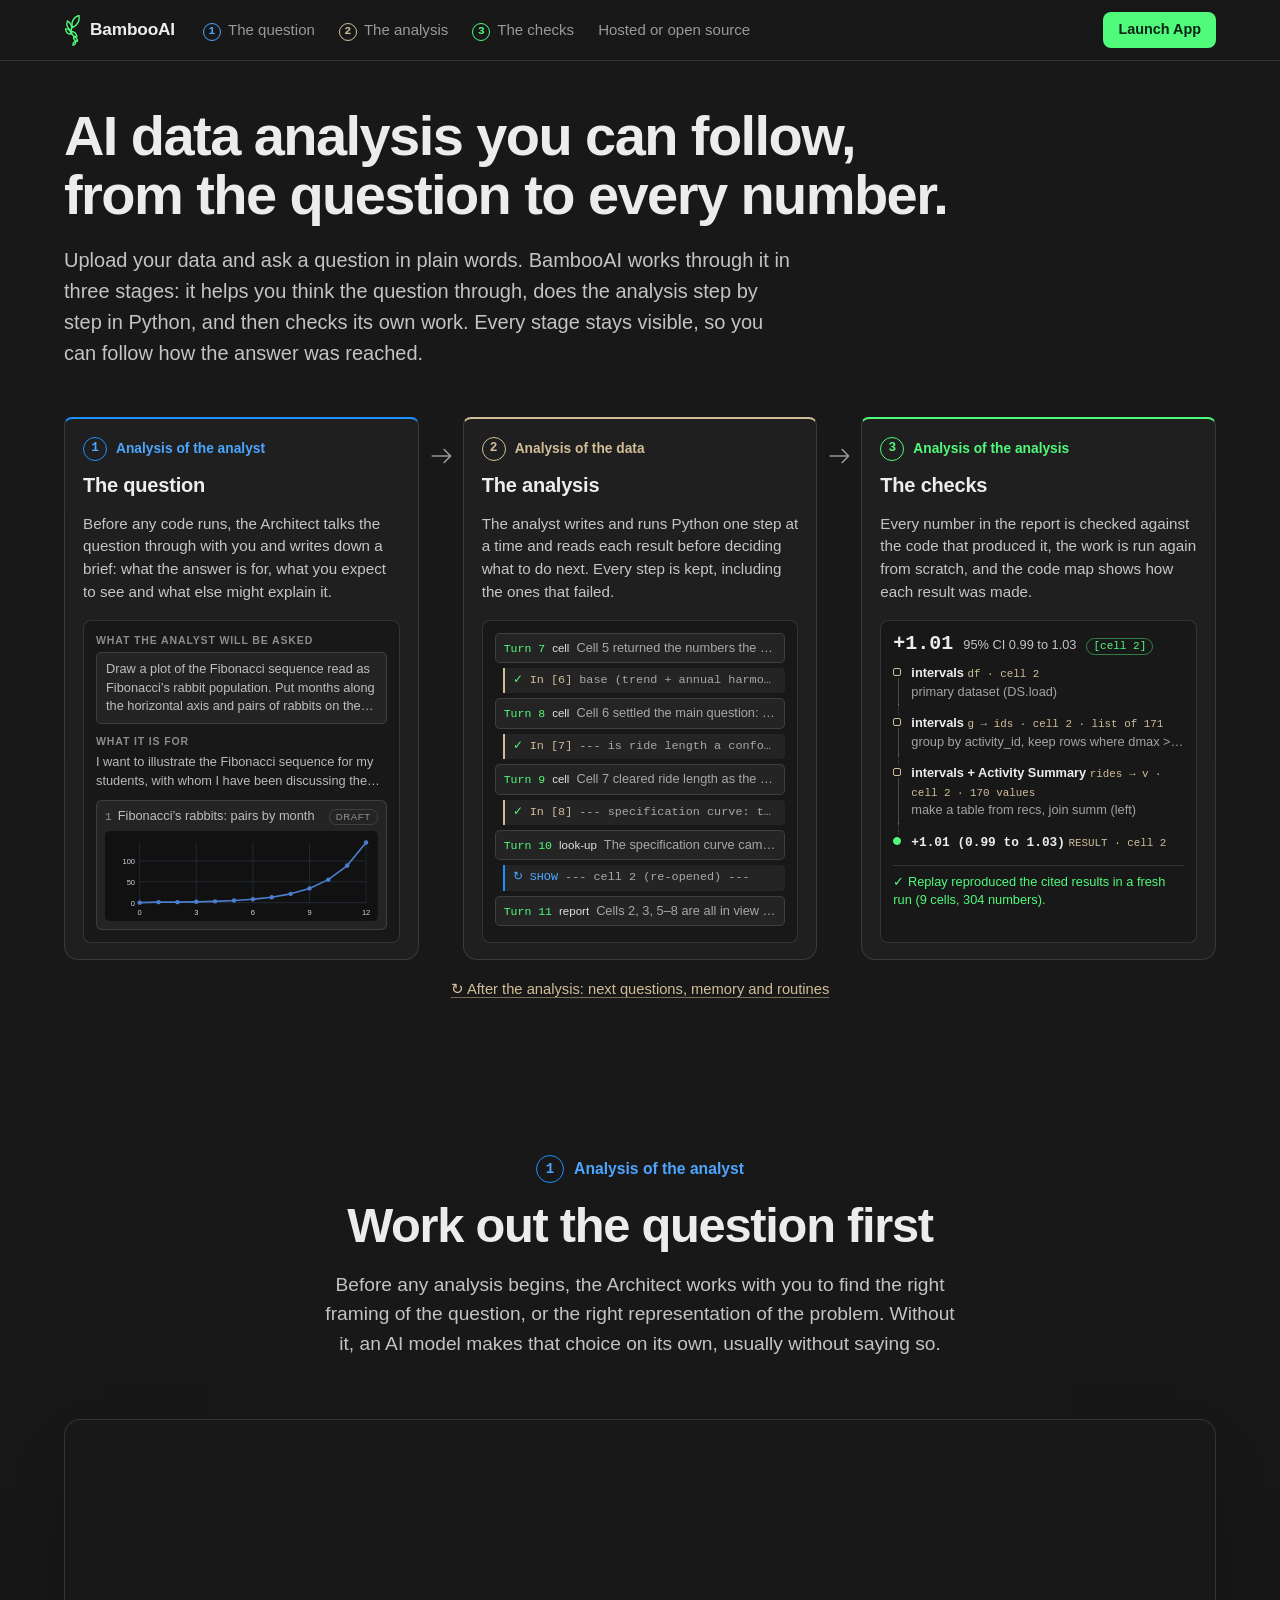
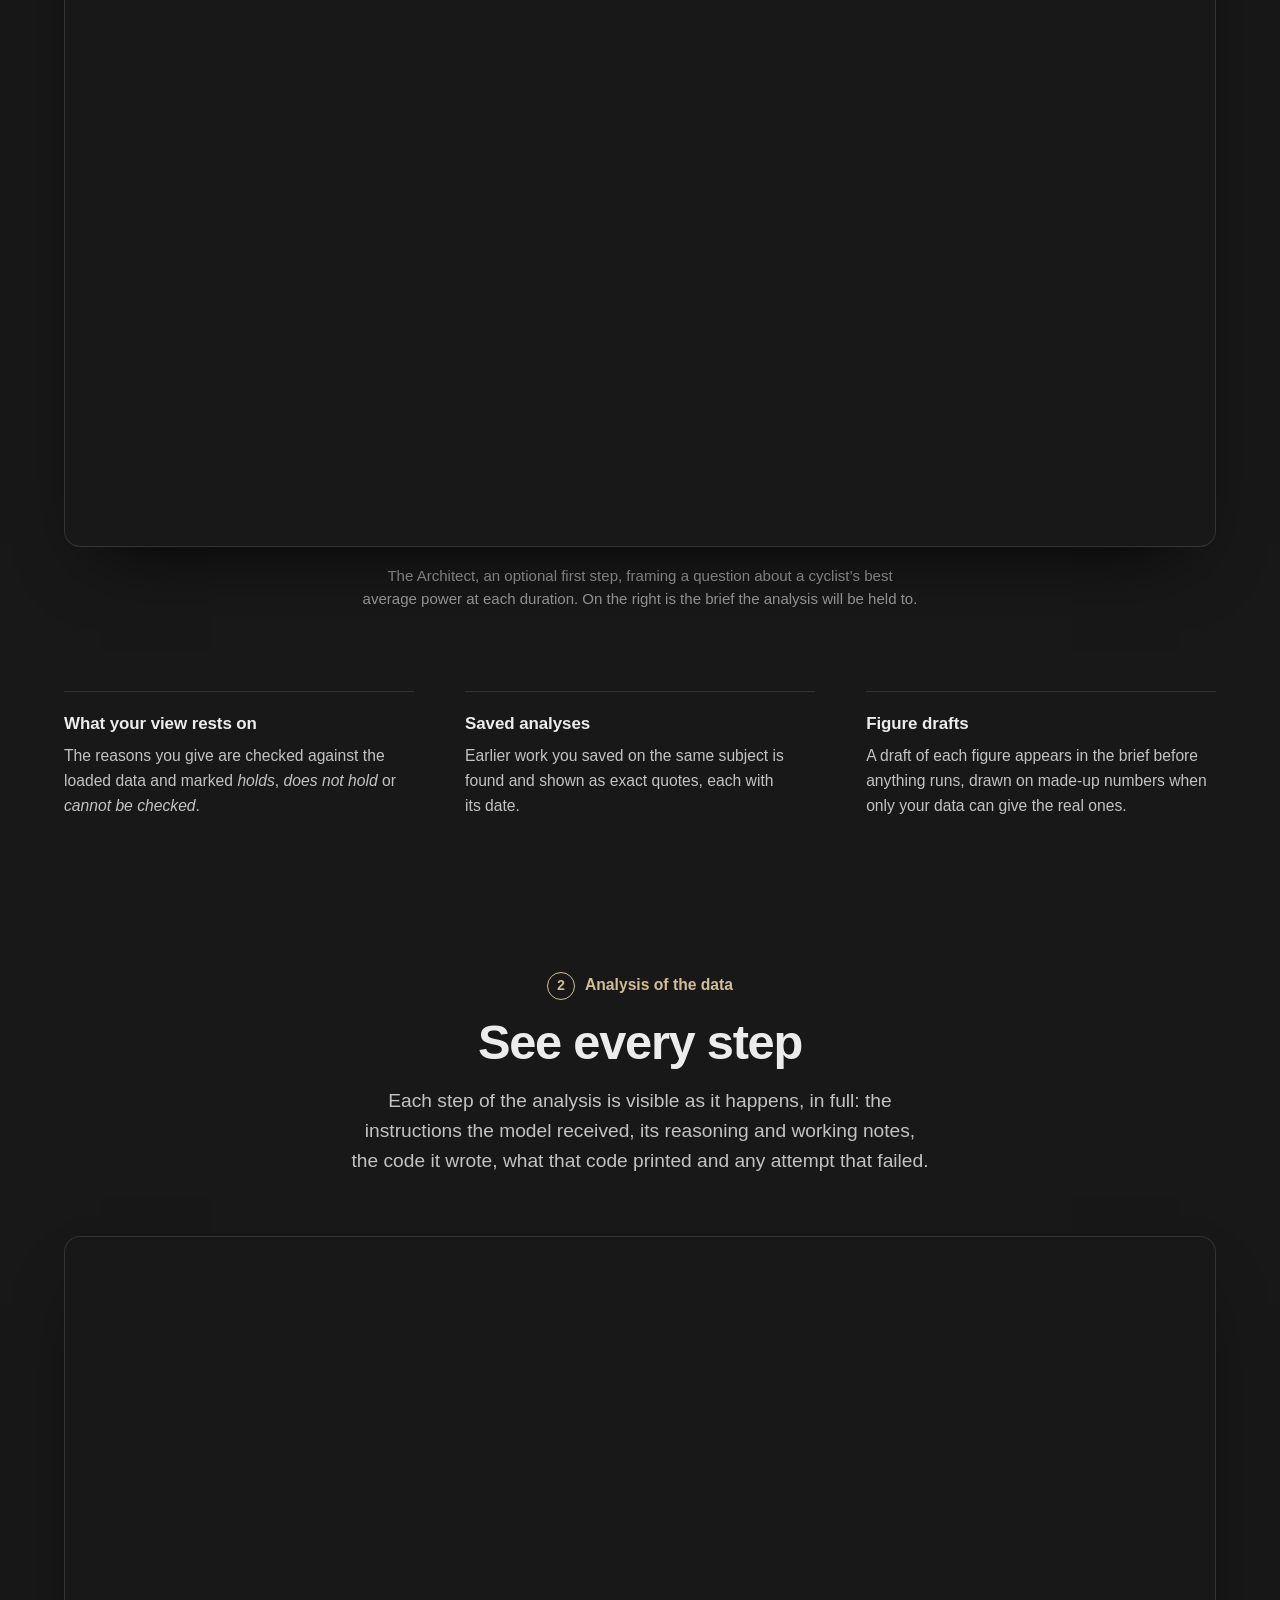
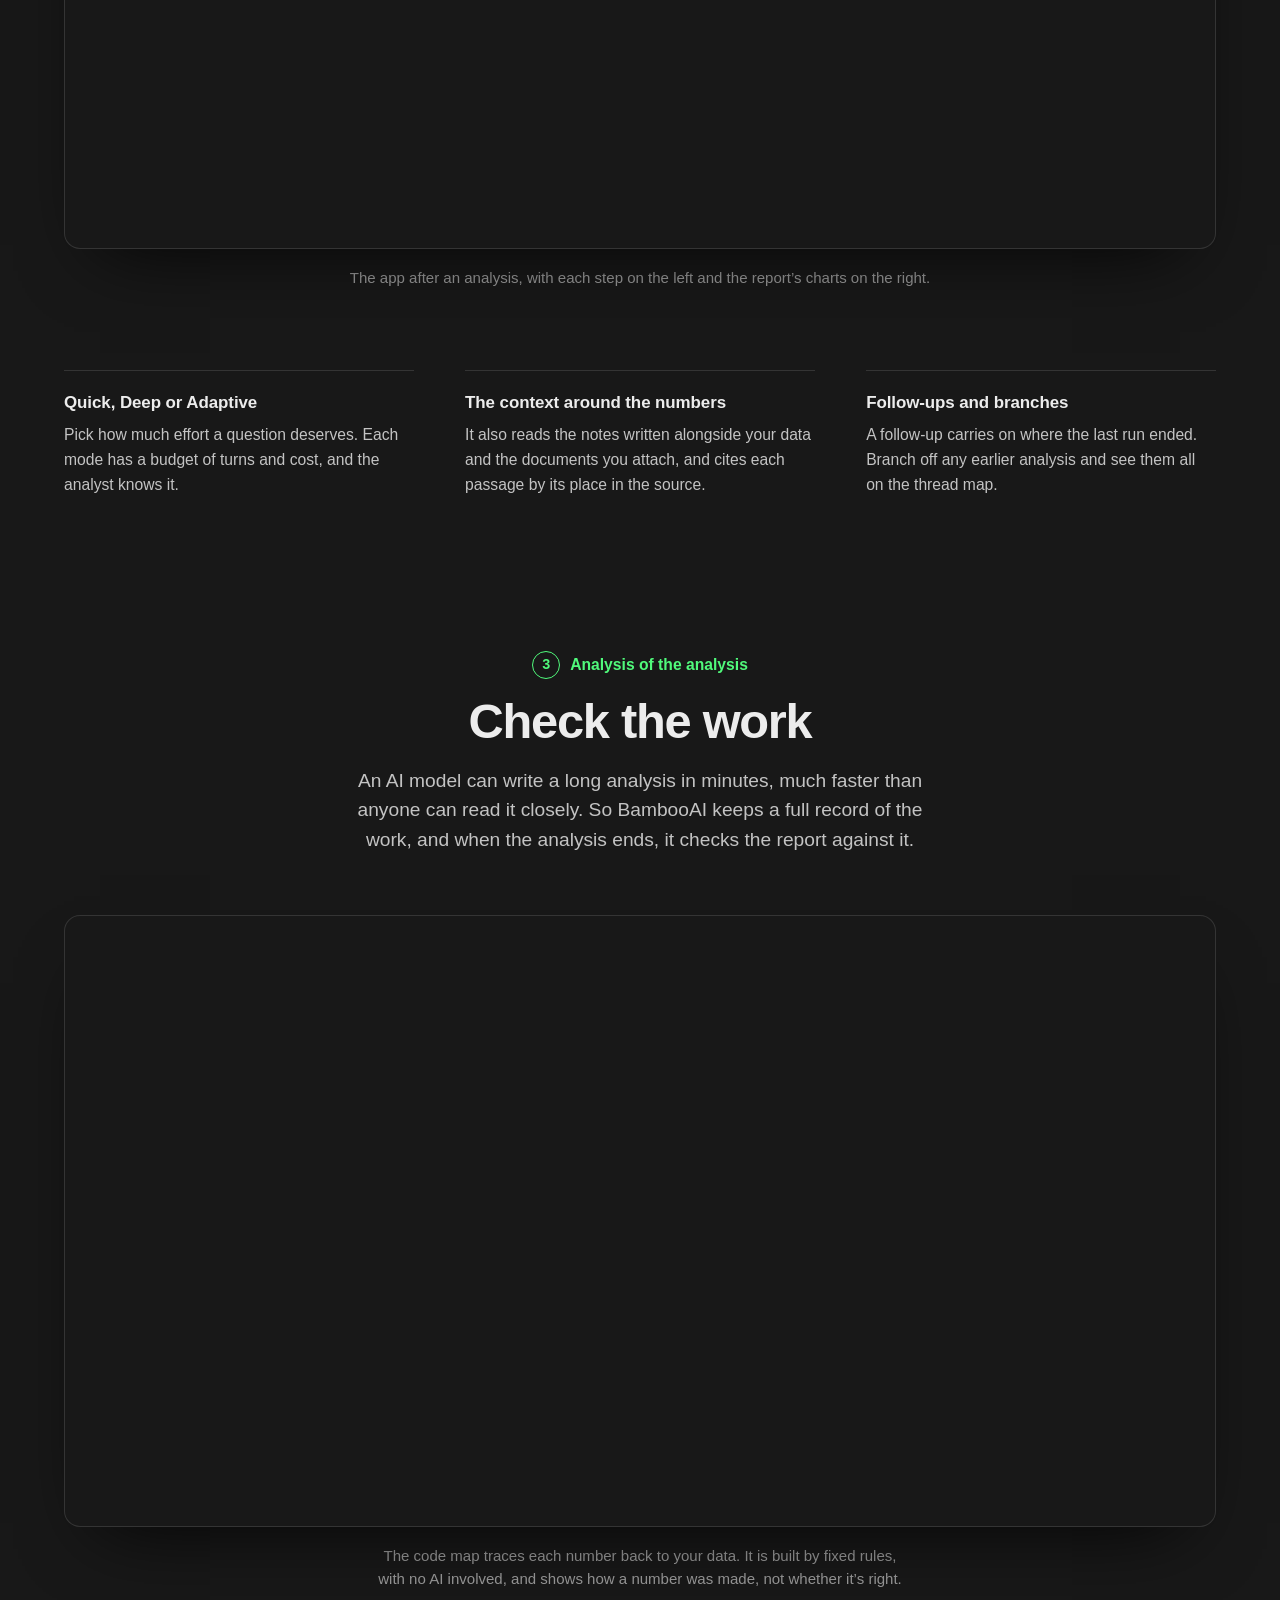
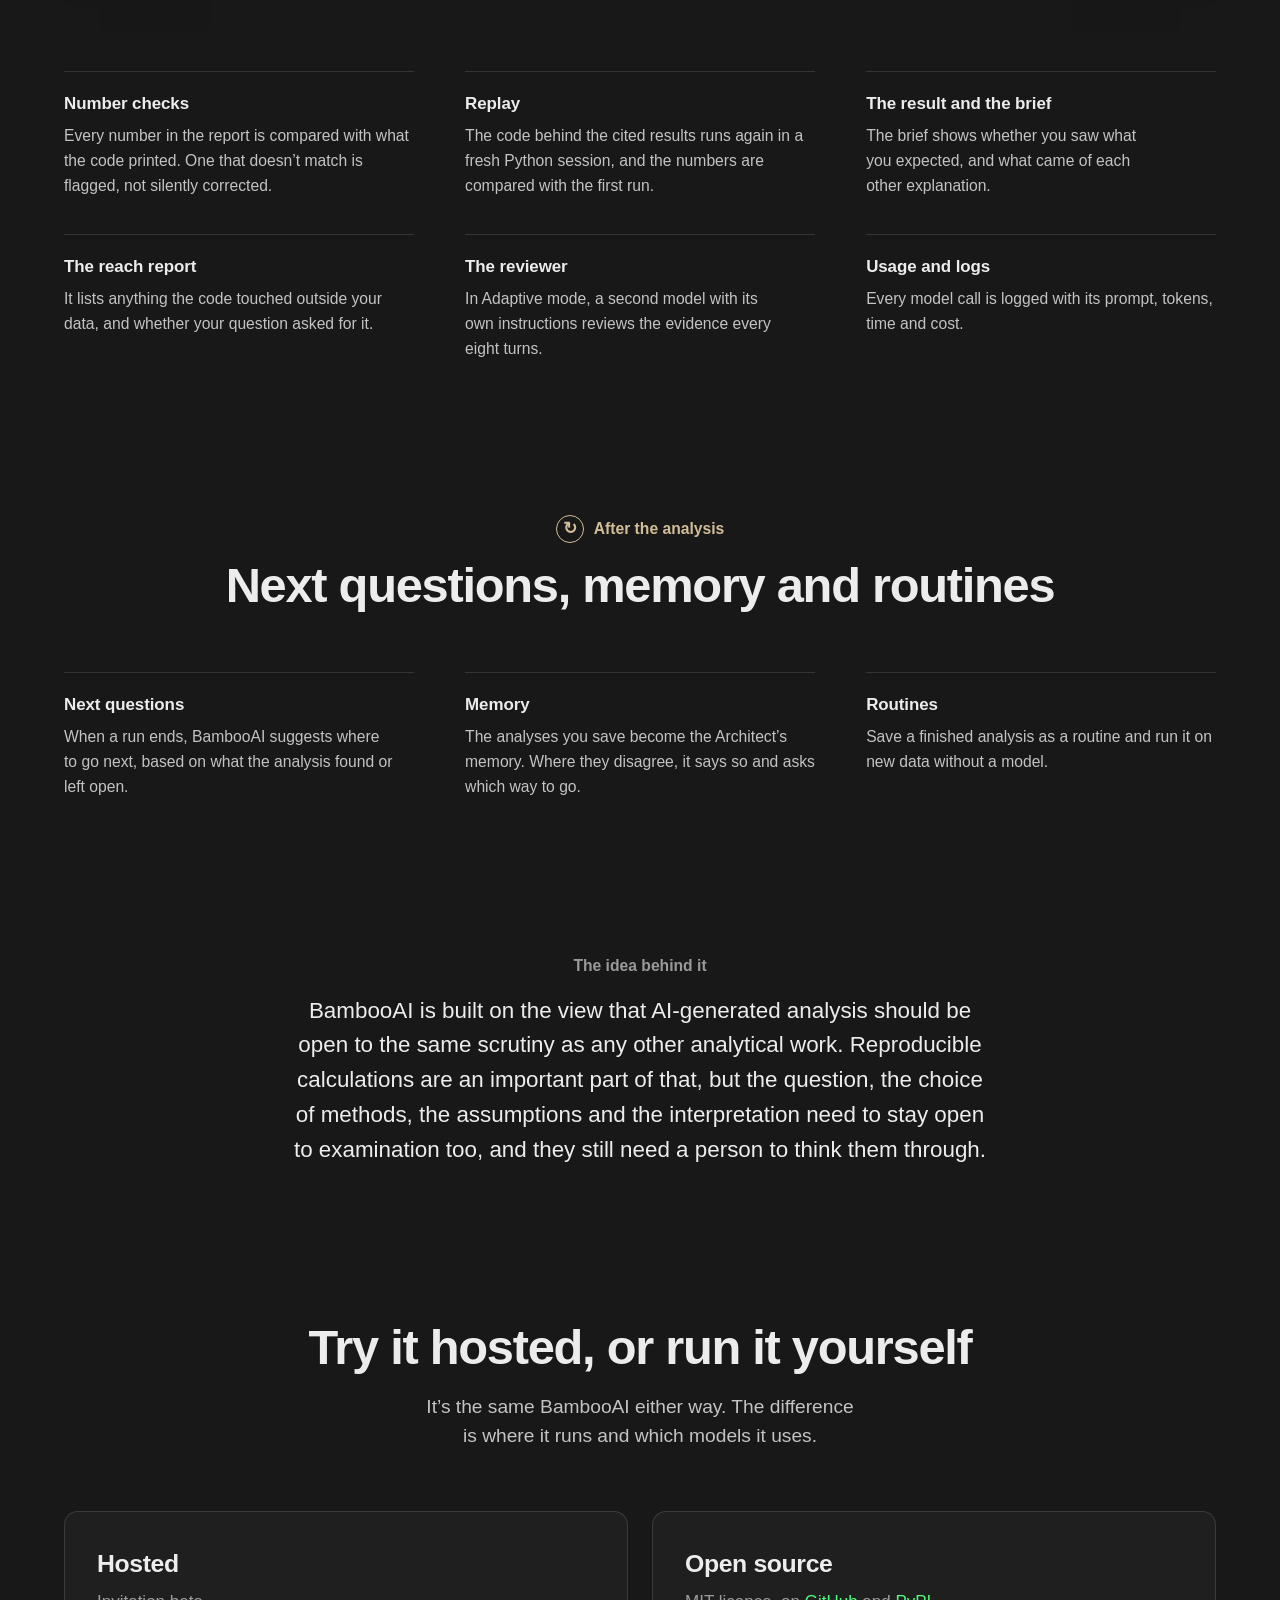
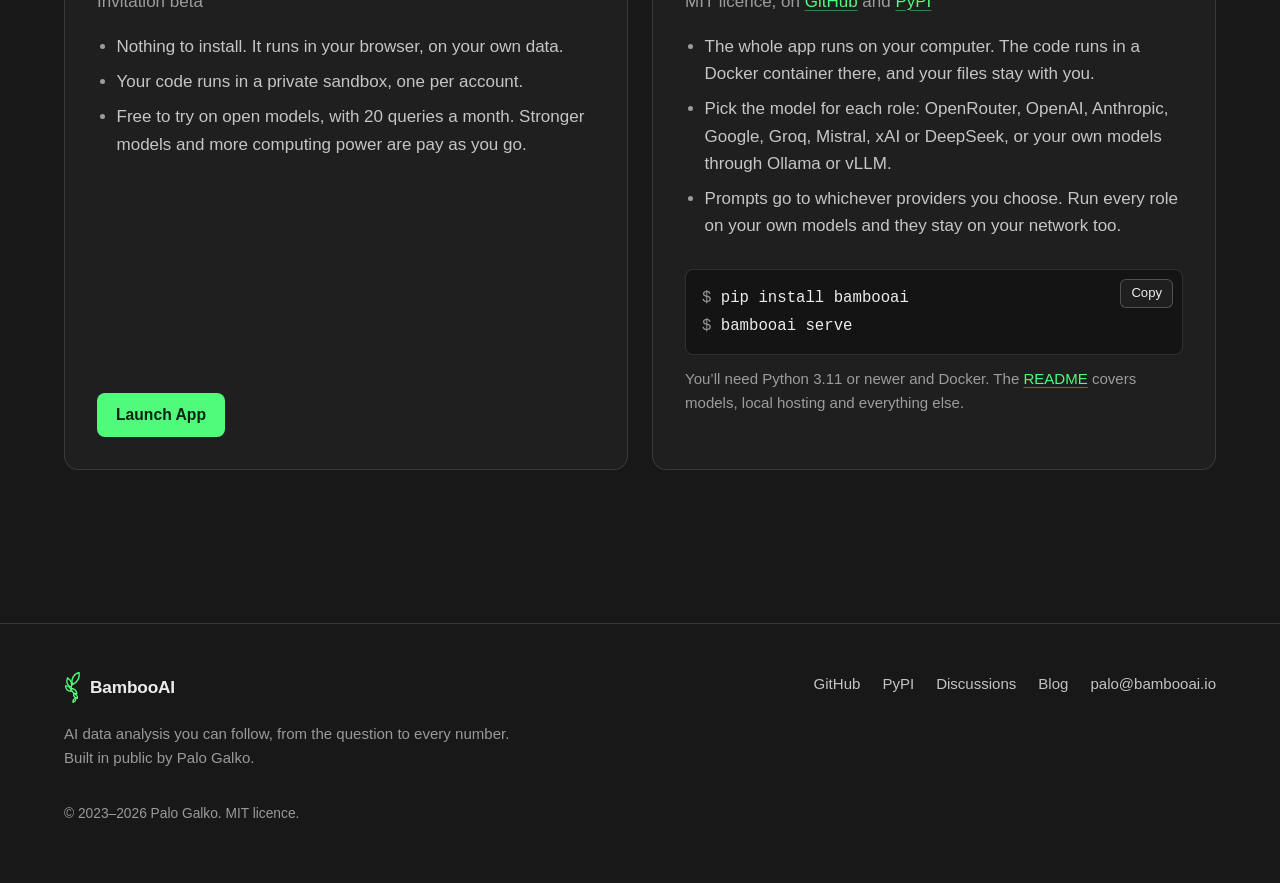
==== commit e54fa2f8: "Pare each stage back to one screenshot and a few points" ====
--- a/index.html
+++ b/index.html
@@ -122,49 +122,23 @@
                 <header class="section-head">
                     <p class="eyebrow"><span class="eyebrow-n" aria-hidden="true">1</span>Analysis of the analyst</p>
                     <h2 id="question-title">Work out the question first</h2>
-                    <p>Every analysis starts from someone’s view of the problem. It shapes what gets measured and compared, and what counts as an answer. When a question goes straight to an AI model, the model supplies that view on its own, usually without saying so. A sound analysis of the wrong question still misleads.</p>
-                    <p>The <b>Architect</b> is an optional step before the analysis. When it is switched on, nothing runs straight away. It talks the question through with you, much as a tutor would, and writes down what you agree on as a brief: the question the analyst will be asked, and what the result will be compared with.</p>
-                </header>
-
-                <figure class="shot-figure frame-shot">
-                    <button class="shot" type="button" data-full="assets/images/architect-3200.webp" data-alt="BambooAI with a question about the Fibonacci sequence framed by the Architect. On the left, the conversation, with two earlier analyses found among the saved ones. On the right, the Brief tab: the question the analyst will be asked, what it is for, and a draft of the figure.">
+                    <p>Before any analysis begins, the Architect works with you to find the right framing of the question, or the right representation of the problem. Without it, an AI model makes that choice on its own, usually without saying so.</p>
+                </header>
+                <figure class="showcase">
+                    <button class="shot" type="button" data-full="assets/images/architect-3200.webp" data-alt="BambooAI with the Architect framing a question about a cyclist’s best average power at each duration. On the left, the conversation: the Architect takes an analysis saved on 17 November as the base, redraws the draft as asked, and asks whether a hike and some strength sessions in the data should be left out. On the right, the Brief tab, with a draft heatmap of best average power by ride and duration, labelled as made-up numbers, and the saved analysis the brief builds on.">
                         <picture>
-                            <source type="image/webp" srcset="assets/images/architect-1000.webp 1000w, assets/images/architect-1600.webp 1600w, assets/images/architect-2400.webp 2400w" sizes="(min-width: 1248px) 1200px, 100vw">
-                            <img src="assets/images/architect-1600.jpg" width="1600" height="982" alt="BambooAI with a question about the Fibonacci sequence framed by the Architect. On the left, the conversation, with two earlier analyses found among the saved ones. On the right, the Brief tab: the question the analyst will be asked, what it is for, and a draft of the figure." loading="lazy" decoding="async">
+                            <source type="image/webp" srcset="assets/images/architect-1000.webp 1000w, assets/images/architect-1600.webp 1600w, assets/images/architect-2400.webp 2400w" sizes="(min-width: 1248px) 1152px, calc(100vw - 32px)">
+                            <img src="assets/images/architect-1600.jpg" width="1600" height="1011" alt="BambooAI with the Architect framing a question about a cyclist’s best average power at each duration. On the left, the conversation: the Architect takes an analysis saved on 17 November as the base, redraws the draft as asked, and asks whether a hike and some strength sessions in the data should be left out. On the right, the Brief tab, with a draft heatmap of best average power by ride and duration, labelled as made-up numbers, and the saved analysis the brief builds on." loading="lazy" decoding="async">
                         </picture>
                         <span class="zoom-hint" aria-hidden="true">Enlarge</span>
                     </button>
-                    <figcaption>A question about the Fibonacci sequence, framed with the Architect. On the left is the conversation, in which the Architect found two earlier analyses of the same sequence among the saved ones. On the right is the brief the analyst works from, with a draft of the figure, computed because the sequence follows from a rule.</figcaption>
+                    <figcaption>The Architect, an optional first step, framing a question about a cyclist’s best average power at each duration. On the right is the brief the analysis will be held to.</figcaption>
                 </figure>
-
-                <dl class="features">
-                    <div>
-                        <dt>The conversation</dt>
-                        <dd>The Architect first finds out why you are asking: to make a decision, to test something you suspect, or to learn about a subject. It explains what you need to know before asking anything, offers choices where they help, and accepts “I don’t know” as an answer. The analysis starts when you are ready.</dd>
-                    </div>
-                    <div>
-                        <dt>What your view rests on</dt>
-                        <dd>The reasons you give are looked up in the loaded data and marked <i>holds</i>, <i>does not hold</i> or <i>cannot be checked</i>. A look-up can only count, list or total what is there; it never runs the analysis or tells you what the data will show.</dd>
-                    </div>
-                    <div>
-                        <dt>Other explanations</dt>
-                        <dd>Up to two other explanations can be tested alongside your own. The Architect may suggest one in the conversation, or propose one that a column in your data can tell apart, which is tested only if you tick it. When data is loaded, chance, measurement error and the way the cases were chosen are always tested too.</dd>
-                    </div>
-                    <div>
-                        <dt>Your saved analyses</dt>
-                        <dd>The analyses you save are the Architect’s memory. When a new question touches the same subject, it looks through them and shows what it finds as exact quotes, each with its date. In the picture above it found two earlier analyses of the same sequence. If you build on one, the analyst receives it as an earlier result to test rather than as a fact.</dd>
-                    </div>
-                    <div>
-                        <dt>Figure drafts</dt>
-                        <dd>If you ask what the result will look like, a draft of each figure appears in the brief before anything runs. When the shape follows from a rule, as it does here, the draft is computed. When only your data can give it, the draft is drawn on made-up numbers and labelled that way.</dd>
-                    </div>
-                    <div>
-                        <dt>The question as the analyst reads it</dt>
-                        <dd>The Architect words the question for the analyst as the conversation goes. Before the analysis starts, a separate model reads it with only the information the analyst will have, and anything it cannot make sense of goes back to the Architect to be reworded.</dd>
-                    </div>
-                </dl>
-
-                <p class="aside">Everything in the brief can be changed by hand, and every change is kept as a step you can go back to. The Architect’s messages are written by a model, so the brief is yours to correct. Once the analysis starts, it is held to the brief: if the data cannot provide what the brief asks for, the analyst stops and asks you instead of substituting something else.</p>
+                <ul class="facts">
+                    <li><h3>What your view rests on</h3><p>The reasons you give are checked against the loaded data and marked <i>holds</i>, <i>does not hold</i> or <i>cannot be checked</i>.</p></li>
+                    <li><h3>Saved analyses</h3><p>Earlier work you saved on the same subject is found and shown as exact quotes, each with its date.</p></li>
+                    <li><h3>Figure drafts</h3><p>A draft of each figure appears in the brief before anything runs, drawn on made-up numbers when only your data can give the real ones.</p></li>
+                </ul>
             </div>
         </section>
 
@@ -173,133 +147,23 @@
                 <header class="section-head">
                     <p class="eyebrow"><span class="eyebrow-n" aria-hidden="true">2</span>Analysis of the data</p>
                     <h2 id="analysis-title">See every step</h2>
-                    <p>Once the question is settled, the analyst starts work. Each step appears in the app as it happens: the code it wrote, what that code printed and any attempt that failed. You can open any step to see exactly what it did.</p>
-                </header>
-
-                <figure class="shot-figure">
-                    <button class="shot" type="button" data-full="assets/images/run-data-3200.webp" data-alt="BambooAI with a finished run: the analyst’s turns and code on the left, and on the right the Data tab showing 3,110,649 rows by 17 columns of ride data.">
+                    <p>Each step of the analysis is visible as it happens, in full: the instructions the model received, its reasoning and working notes, the code it wrote, what that code printed and any attempt that failed.</p>
+                </header>
+                <figure class="showcase">
+                    <button class="shot" type="button" data-full="assets/images/run-plots-3200.webp" data-alt="BambooAI after a finished run: the analyst’s turns and code on the left, and on the right the Plots tab, with charts of a ratio over time with a fitted trend and annual cycle, its monthly means, and the trend across ten specifications.">
                         <picture>
-                            <source type="image/webp" srcset="assets/images/run-data-1000.webp 1000w, assets/images/run-data-1600.webp 1600w, assets/images/run-data-2400.webp 2400w" sizes="(min-width: 1248px) 1200px, 100vw">
-                            <img src="assets/images/run-data-1600.jpg" width="1600" height="851" alt="BambooAI with a finished run: the analyst’s turns and code on the left, and on the right the Data tab showing 3,110,649 rows by 17 columns of ride data." loading="lazy" decoding="async">
+                            <source type="image/webp" srcset="assets/images/run-plots-1000.webp 1000w, assets/images/run-plots-1600.webp 1600w, assets/images/run-plots-2400.webp 2400w" sizes="(min-width: 1248px) 1152px, calc(100vw - 32px)">
+                            <img src="assets/images/run-plots-1600.jpg" width="1600" height="851" alt="BambooAI after a finished run: the analyst’s turns and code on the left, and on the right the Plots tab, with charts of a ratio over time with a fitted trend and annual cycle, its monthly means, and the trend across ten specifications." loading="lazy" decoding="async">
                         </picture>
                         <span class="zoom-hint" aria-hidden="true">Enlarge</span>
                     </button>
-                    <figcaption>The app after an analysis. On the left, each step and what it printed, ending with a summary. On the right, the data it worked on.</figcaption>
+                    <figcaption>The app after an analysis, with each step on the left and the report’s charts on the right.</figcaption>
                 </figure>
-
-                <figure class="flow" aria-labelledby="flow-title">
-                    <figcaption class="flow-title" id="flow-title">How a run works</figcaption>
-                    <div class="flow-grid">
-                        <div class="flow-col">
-                            <p class="flow-label">What you give it</p>
-                            <ul class="flow-nodes">
-                                <li class="node node-in"><b>Your question</b><span>and its brief, if you used the Architect</span></li>
-                                <li class="node node-in"><b>Your data</b><span>files you upload, or a connected data source</span></li>
-                                <li class="node node-in"><b>Context</b><span>notes written alongside the data, the papers you attach, and the web</span></li>
-                            </ul>
-                        </div>
-                        <div class="flow-arrow" aria-hidden="true"><svg viewBox="0 0 24 24" focusable="false"><path d="M3 12h17M14 6l6 6-6 6"/></svg></div>
-                        <div class="flow-col">
-                            <p class="flow-label">What it does, one step at a time</p>
-                            <div class="flow-work">
-                                <div class="flow-pair">
-                                    <div class="node node-cell"><b>Writes and runs Python</b><span>in a session that stays open between steps, and reads the output before deciding what to do next</span></div>
-                                    <p class="flow-or">or</p>
-                                    <div class="node node-look"><b>Looks something up</b><span>an earlier result, the notes and documents, the web, a saved analysis the brief builds on, or a question for you</span></div>
-                                </div>
-                                <ul class="flow-notes">
-                                    <li><span class="fn-mark fn-fail" aria-hidden="true">✗</span>When code fails, the session is put back the way it was, and the attempt stays visible.</li>
-                                    <li><span class="fn-mark" aria-hidden="true">◦</span>In Adaptive mode, a reviewer looks over the evidence every eight turns.</li>
-                                    <li><span class="fn-mark fn-loop" aria-hidden="true">↻</span>It keeps going until it writes the report, or needs to ask you something.</li>
-                                </ul>
-                            </div>
-                        </div>
-                        <div class="flow-arrow" aria-hidden="true"><svg viewBox="0 0 24 24" focusable="false"><path d="M3 12h17M14 6l6 6-6 6"/></svg></div>
-                        <div class="flow-col">
-                            <p class="flow-label">What you get back</p>
-                            <ul class="flow-nodes">
-                                <li class="node node-out"><b>A report</b><span>what it found, how sure it is and what it couldn’t establish, with figures and a plain-language version</span></li>
-                                <li class="node node-out"><b>The checks</b><span><a href="#checks">the numbers checked against the code, the work run again, a code map and a reach report</a></span></li>
-                                <li class="node node-out"><b>Next questions</b><span><a href="#again">suggestions for where to go from here</a></span></li>
-                            </ul>
-                        </div>
-                    </div>
-                </figure>
-
-                <figure class="shot-figure">
-                    <button class="shot" type="button" data-full="assets/images/run-plots-3200.webp" data-alt="The app with the Plots tab open: charts of a ratio over time with a fitted trend and annual cycle, its monthly means, and the trend across ten specifications.">
-                        <picture>
-                            <source type="image/webp" srcset="assets/images/run-plots-1000.webp 1000w, assets/images/run-plots-1600.webp 1600w, assets/images/run-plots-2400.webp 2400w" sizes="(min-width: 1248px) 1200px, 100vw">
-                            <img src="assets/images/run-plots-1600.jpg" width="1600" height="851" alt="The app with the Plots tab open: charts of a ratio over time with a fitted trend and annual cycle, its monthly means, and the trend across ten specifications." loading="lazy" decoding="async">
-                        </picture>
-                        <span class="zoom-hint" aria-hidden="true">Enlarge</span>
-                    </button>
-                    <figcaption>The Plots tab, with the report’s charts. They’re drawn after the report, from what the code left in the session. Figures agreed in the brief follow their drafts.</figcaption>
-                </figure>
-
-                <div class="sub-head" id="context">
-                    <h3>The numbers and the context around them</h3>
-                    <p>Numbers tell you what happened. The notes people write around them often tell you why. BambooAI reads both, and every passage it reads keeps its place in the source, so you can check a quote against the original.</p>
-                </div>
-                <div class="bridge">
-                    <div class="bridge-in">
-                        <div class="bridge-side bridge-hard">
-                            <h4>Hard data</h4>
-                            <p>Measurements and records of any kind, from lab results and sensor logs to survey scores and genetic data. Upload CSV, Parquet, JSON or Excel (.xlsx) files, several at once, or load from a connected data source.</p>
-                        </div>
-                        <div class="bridge-side bridge-soft">
-                            <h4>Soft data</h4>
-                            <dl class="bridge-list">
-                                <div>
-                                    <dt>Notes alongside the data</dt>
-                                    <dd>Comments, replies, daily notes and plans that people wrote alongside the data, each kept with its date and author. They load automatically from connected apps that keep them.</dd>
-                                </div>
-                                <div>
-                                    <dt>Your documents</dt>
-                                    <dd>Attach up to four papers, reports or interview transcripts to a thread. They’re split into numbered passages, and tables in them become data you can analyse.</dd>
-                                </div>
-                                <div>
-                                    <dt>The web</dt>
-                                    <dd>BambooAI can look up published figures during the analysis, with links to where they came from.</dd>
-                                </div>
-                            </dl>
-                        </div>
-                    </div>
-                    <div class="bridge-join">
-                        <h4>In one analysis</h4>
-                        <dl class="bridge-list">
-                            <div>
-                                <dt>Your codebook</dt>
-                                <dd>Each note is read once, translated into English if needed, and tagged with codes from a codebook you control. If nothing fits, BambooAI suggests a new code and you decide whether to keep it.</dd>
-                            </div>
-                            <div>
-                                <dt>Next to the numbers</dt>
-                                <dd>The notes and their codes sit in the Python session as tables, so the analysis can line them up with your data. For example, the notes from the days around a sudden change in the measurements.</dd>
-                            </div>
-                            <div>
-                                <dt>Easy to check</dt>
-                                <dd>A look-up brings passages back checked word for word against the source. The report cites them by place, like <span class="ref ref-src">[C.417]</span> for a note or <span class="ref ref-src">[D1.17]</span> for a document, next to the <span class="ref ref-cell">[cell 6]</span> behind a number, and warns you when a citation doesn’t match anything. When it counts codes, it calls that the model’s reading of the notes.</dd>
-                            </div>
-                        </dl>
-                    </div>
-                </div>
-
-                <dl class="features features-after">
-                    <div>
-                        <dt>Quick, Deep or Adaptive</dt>
-                        <dd>Pick how much effort a question deserves: a quick lookup, a full analysis, or a longer investigation with a reviewer. Each mode has a budget of turns and cost, and the analyst knows it.</dd>
-                    </div>
-                    <div>
-                        <dt>Follow-ups and branches</dt>
-                        <dd>A follow-up carries on where the last run ended, with its variables still there. Branch off any earlier analysis and see them all on the thread map.</dd>
-                    </div>
-                    <div>
-                        <dt>Ask about a figure</dt>
-                        <dd>Every figure has a chat button. Your question starts a follow-up run, with the picture included when the model is set up to read images.</dd>
-                    </div>
-                </dl>
-
-                <p class="aside">BambooAI was built for data where the same things are measured again and again, and where you need to know where every number came from. It works on any tabular data.</p>
+                <ul class="facts">
+                    <li><h3>Quick, Deep or Adaptive</h3><p>Pick how much effort a question deserves. Each mode has a budget of turns and cost, and the analyst knows it.</p></li>
+                    <li><h3>The context around the numbers</h3><p>It also reads the notes written alongside your data and the documents you attach, and cites each passage by its place in the source.</p></li>
+                    <li><h3>Follow-ups and branches</h3><p>A follow-up carries on where the last run ended. Branch off any earlier analysis and see them all on the thread map.</p></li>
+                </ul>
             </div>
         </section>
 
@@ -308,126 +172,26 @@
                 <header class="section-head">
                     <p class="eyebrow"><span class="eyebrow-n" aria-hidden="true">3</span>Analysis of the analysis</p>
                     <h2 id="checks-title">Check the work</h2>
-                    <p>An AI model can write a long analysis in minutes, much faster than anyone can read it closely. So BambooAI keeps a full record of the work: the code, what it printed, the working notes and every model call. When the analysis ends, it checks the report against that record.</p>
-                </header>
-
-                <div class="checks-lead">
-                    <figure class="record" aria-labelledby="record-caption">
-                        <figcaption class="record-source" id="record-caption">From a real run on a year of a cyclist’s training data</figcaption>
-                        <div class="record-report">
-                            <p class="record-title">No fatigue-resistance decline in long rides; no trend or season proven</p>
-                            <p class="record-result">
-                                <span class="result-label">fatigue resistance, best 20-min power 2nd vs 1st half of ride, rides &gt;80&nbsp;km, all months (170 rides)</span>
-                                <span class="result-line">
-                                    <span class="result-number">+1.01</span>
-                                    <span class="result-ci">95% CI 0.99 to 1.03</span>
-                                    <button class="cite" type="button" aria-expanded="true" aria-controls="recipe" aria-label="[cell 2], how this number was made">[cell 2]</button>
-                                </span>
-                            </p>
-                        </div>
-
-                        <div class="recipe" id="recipe">
-                            <div class="recipe-top">
-                                <p class="recipe-head">How this number was made</p>
-                                <p class="recipe-from">Made from <span class="chip chip-in">intervals</span> <span class="chip chip-in">Activity Summary</span></p>
-                            </div>
-                            <ol class="trace">
-                                <li><span class="t-name">intervals</span> <span class="t-meta">df&nbsp;· cell&nbsp;2</span><span class="t-step">primary dataset (DS.load)</span></li>
-                                <li><span class="t-name">Activity Summary</span> <span class="t-meta">summ&nbsp;· cell&nbsp;2&nbsp;· 448&nbsp;rows&nbsp;×&nbsp;83&nbsp;cols</span><span class="t-step">read activity_summary.csv, drop duplicate rows</span></li>
-                                <li><span class="t-name">intervals</span> <span class="t-meta">g&nbsp;→&nbsp;ids&nbsp;· cell&nbsp;2&nbsp;· list&nbsp;of&nbsp;171</span><span class="t-step">group by activity_id, keep rows where dmax &gt; 80000.0 and atype is Ride</span></li>
-                                <li><span class="t-name">intervals, by activity_id</span> <span class="t-meta">sub&nbsp;→&nbsp;a1,&nbsp;a2,&nbsp;…&nbsp;· cell&nbsp;2</span><span class="t-step">group by activity_id, resample by period, … difference</span></li>
-                                <li><span class="t-name">intervals + Activity Summary</span> <span class="t-meta">rides&nbsp;→&nbsp;v&nbsp;· cell&nbsp;2&nbsp;· 170&nbsp;values</span><span class="t-step">make a table from recs, join summ (left)</span></li>
-                                <li><span class="t-name">lo, hi, a number</span> <span class="t-meta">made&nbsp;in&nbsp;the&nbsp;code&nbsp;· cell&nbsp;2</span><span class="t-step">mean, standard deviation</span></li>
-                                <li class="t-result"><span class="t-name">+1.01 (0.99 to 1.03)</span> <span class="t-meta">RESULT&nbsp;· cell&nbsp;2</span><span class="status">recorded</span></li>
-                            </ol>
-                            <p class="recipe-note">The map shows how this number was made, not whether it is right.</p>
-                        </div>
-
-                        <p class="record-replay"><span class="tick" aria-hidden="true">✓</span> Replay reproduced the cited results in a fresh run (9 cells, 304 numbers).</p>
-                    </figure>
-
-                    <dl class="check-list">
-                        <div>
-                            <dt>The report</dt>
-                            <dd>It says what was found, how sure the analysis is and what it couldn’t establish. Each number points to the cell that printed it, and each quote to its place in the source. A plain-language version comes with it, and either can be saved as a PDF.</dd>
-                        </div>
-                        <div>
-                            <dt>Number checks</dt>
-                            <dd>Every number in the report is compared with what the code printed, and the plain-language version with the technical one. A number that doesn’t match is flagged, not silently corrected.</dd>
-                        </div>
-                        <div>
-                            <dt>Replay</dt>
-                            <dd>The code behind the cited results is run again in a fresh Python session, and the numbers it prints are compared with the original run.</dd>
-                        </div>
-                        <div>
-                            <dt>The result and the brief</dt>
-                            <dd>If the question was framed with the Architect, the brief shows how the result turned out: whether you saw what you expected, and what each other explanation came to. Results the brief doesn’t account for are reported in the answer under <i>Did not fit</i>.</dd>
-                            <dd class="check-example">For a question about how soon two runs of the Lorenz system move apart, the end of the brief might read:</dd>
-                            <dd class="turned-out">
-                                <span class="to-label">How it turned out</span>
-                                <span class="to-k">You expected</span><span class="to-t">the distance first passes 1 at t&nbsp;=&nbsp;25.2 <span class="ref ref-cell">[cell 3]</span></span><span class="to-v no">not met</span>
-                                <span class="to-k">Also checked</span><span class="to-t">Part of the gap comes from the integrator’s rounding, not from the system: at a tolerance 1,000 times tighter the distance also passes 1 at t&nbsp;=&nbsp;25.2 <span class="ref ref-cell">[cell 4]</span></span><span class="to-v"></span>
-                            </dd>
-                        </div>
-                    </dl>
-                </div>
-
-                <div class="sub-head" id="code-map">
-                    <h3>Trace any number back to the data</h3>
-                    <p>When an analysis finishes, BambooAI reads its code and the session’s record and draws a map from your data to each number. The map is built by fixed rules, with no AI involved, so the same analysis always gives the same map, and it never shows anything the code didn’t do.</p>
-                </div>
-
-                <figure class="shot-figure">
-                    <button class="shot" type="button" data-full="assets/images/codemap-steps-3200.webp" data-alt="The code map’s Steps view: one row per cell with the inputs as columns, the results each cell recorded, a rolled-back attempt, and a side panel listing what is worth checking.">
-                        <picture>
-                            <source type="image/webp" srcset="assets/images/codemap-steps-1000.webp 1000w, assets/images/codemap-steps-1600.webp 1600w, assets/images/codemap-steps-2400.webp 2400w" sizes="(min-width: 1248px) 1200px, 100vw">
-                            <img src="assets/images/codemap-steps-1600.jpg" width="1600" height="851" alt="The code map’s Steps view: one row per cell with the inputs as columns, the results each cell recorded, a rolled-back attempt, and a side panel listing what is worth checking." loading="lazy" decoding="async">
-                        </picture>
-                        <span class="zoom-hint" aria-hidden="true">Enlarge</span>
-                    </button>
-                    <figcaption><b>Steps.</b> One row per cell, in the order they ran. The columns on the left are the inputs, so you can see which file each step read, what it made, the results it recorded, and any attempts that failed.</figcaption>
-                </figure>
-
-                <figure class="shot-figure">
+                    <p>An AI model can write a long analysis in minutes, much faster than anyone can read it closely. So BambooAI keeps a full record of the work, and when the analysis ends, it checks the report against it.</p>
+                </header>
+                <figure class="showcase">
                     <button class="shot" type="button" data-full="assets/images/codemap-recipe-3200.webp" data-alt="The code map’s recipe diagram for one result: two inputs at the top, the tables and values the code made in the middle, and the result +1.01 (0.99 to 1.03) at the bottom, with its recipe listed in the side panel.">
                         <picture>
-                            <source type="image/webp" srcset="assets/images/codemap-recipe-1000.webp 1000w, assets/images/codemap-recipe-1600.webp 1600w, assets/images/codemap-recipe-2400.webp 2400w" sizes="(min-width: 1248px) 1200px, 100vw">
+                            <source type="image/webp" srcset="assets/images/codemap-recipe-1000.webp 1000w, assets/images/codemap-recipe-1600.webp 1600w, assets/images/codemap-recipe-2400.webp 2400w" sizes="(min-width: 1248px) 1152px, calc(100vw - 32px)">
                             <img src="assets/images/codemap-recipe-1600.jpg" width="1600" height="850" alt="The code map’s recipe diagram for one result: two inputs at the top, the tables and values the code made in the middle, and the result +1.01 (0.99 to 1.03) at the bottom, with its recipe listed in the side panel." loading="lazy" decoding="async">
                         </picture>
                         <span class="zoom-hint" aria-hidden="true">Enlarge</span>
                     </button>
-                    <figcaption><b>Recipe diagram.</b> One number, read from top to bottom: the data it came from, the tables and values made along the way, and the result. Every recorded result, cited printout and figure has one.</figcaption>
+                    <figcaption>The code map traces each number back to your data. It is built by fixed rules, with no AI involved, and shows how a number was made, not whether it’s right.</figcaption>
                 </figure>
-
-                <div class="map-after">
-                    <div class="map-check">
-                        <h4>Worth checking</h4>
-                        <p>The map also points out what deserves a second look: inputs that were offered but never used, values typed straight into the code that results depend on, and results that came out empty or were replaced.</p>
-                        <p class="check-example">For example, the map might say:</p>
-                        <p class="check-quote">CUT = 80000.0 is typed into cell 2, not read from the data; all 12 results rest on it</p>
-                    </div>
-                    <div class="map-notes">
-                        <p class="map-note">The map shows how a number was made, not whether it’s right. That call is still yours, and the reviewer’s.</p>
-                        <p class="map-note">You can open it from the summary at the end of an analysis, from a <span class="ref ref-cell">[cell n]</span> citation in the report, or from the eye icon on any cell in the notebook.</p>
-                    </div>
-                </div>
-
-                <dl class="features features-after">
-                    <div>
-                        <dt>The reach report</dt>
-                        <dd>It lists anything the code touched outside your data: web addresses and how much was sent or received, files, the environment variables it read and any programs it started. Each entry says whether your question asked for it.</dd>
-                        <dd class="check-example">For example, the summary might say:</dd>
-                        <dd class="check-quote">cell 17 sent 42 KB to an address the question never named</dd>
-                    </div>
-                    <div>
-                        <dt>The reviewer</dt>
-                        <dd>In Adaptive mode, a second model with its own instructions reviews the evidence every eight turns. It can ask for another test, narrow a claim, or tell the analyst it is time to write the report.</dd>
-                    </div>
-                    <div>
-                        <dt>Usage and logs</dt>
-                        <dd>Every model call is logged with its prompt, tokens, time and cost, and you can open the exact prompt behind any step in the current thread. The Usage view shows where the money and the time went, by analysis, role and model.</dd>
-                    </div>
-                </dl>
+                <ul class="facts">
+                    <li><h3>Number checks</h3><p>Every number in the report is compared with what the code printed. One that doesn’t match is flagged, not silently corrected.</p></li>
+                    <li><h3>Replay</h3><p>The code behind the cited results runs again in a fresh Python session, and the numbers are compared with the first run.</p></li>
+                    <li><h3>The result and the brief</h3><p>The brief shows whether you saw what you expected, and what came of each other explanation.</p></li>
+                    <li><h3>The reach report</h3><p>It lists anything the code touched outside your data, and whether your question asked for it.</p></li>
+                    <li><h3>The reviewer</h3><p>In Adaptive mode, a second model with its own instructions reviews the evidence every eight turns.</p></li>
+                    <li><h3>Usage and logs</h3><p>Every model call is logged with its prompt, tokens, time and cost.</p></li>
+                </ul>
             </div>
         </section>
 
@@ -436,29 +200,19 @@
                 <header class="section-head">
                     <p class="eyebrow"><span class="eyebrow-n" aria-hidden="true">↻</span>After the analysis</p>
                     <h2 id="again-title">Next questions, memory and routines</h2>
-                    <p>A finished analysis often leads to another question. BambooAI can suggest where to go next, keeps the analyses you save for the Architect to draw on, and can turn a method that worked into a routine you run on new data.</p>
-                </header>
-                <dl class="features">
-                    <div>
-                        <dt>Next questions</dt>
-                        <dd>When a run ends, Next questions offers five directions: refine focus, shift angle, test boundaries, blend elements and follow emergence. Each gives up to five questions based on what the analysis found or left open, and you can edit any of them before running it.</dd>
-                    </div>
-                    <div>
-                        <dt>Memory</dt>
-                        <dd>When you frame a question on a subject you have worked on before, the Architect can draw on the analyses you saved, and where they disagree it says so and asks which way to go. Deleting a saved analysis removes it from memory.</dd>
-                    </div>
-                    <div>
-                        <dt>Routines</dt>
-                        <dd>A finished analysis can be saved as a routine and run on new data without a model. Each run is checked and compared with the one before, and a step that can’t be computed on the new data affects only the results that depend on it.</dd>
-                    </div>
-                </dl>
-            </div>
-        </section>
-
-        <section class="section principle" aria-labelledby="principle-title">
-            <div class="wrap">
-                <h2 class="principle-label" id="principle-title">The idea behind it</h2>
-                <p class="principle-text">BambooAI is built on the view that AI-generated analysis should be open to the same scrutiny as any other analytical work. Reproducible calculations are an important part of that, but the question, the choice of methods, the assumptions and the interpretation need to stay open to examination too, and they still need a person to think them through.</p>
+                </header>
+                <ul class="facts">
+                    <li><h3>Next questions</h3><p>When a run ends, BambooAI suggests where to go next, based on what the analysis found or left open.</p></li>
+                    <li><h3>Memory</h3><p>The analyses you save become the Architect’s memory. Where they disagree, it says so and asks which way to go.</p></li>
+                    <li><h3>Routines</h3><p>Save a finished analysis as a routine and run it on new data without a model.</p></li>
+                </ul>
+            </div>
+        </section>
+
+        <section class="section idea" aria-labelledby="idea-title">
+            <div class="wrap">
+                <h2 class="idea-label" id="idea-title">The idea behind it</h2>
+                <p class="idea-text">BambooAI is built on the view that AI-generated analysis should be open to the same scrutiny as any other analytical work. Reproducible calculations are an important part of that, but the question, the choice of methods, the assumptions and the interpretation need to stay open to examination too, and they still need a person to think them through.</p>
             </div>
         </section>
 
@@ -476,7 +230,6 @@
                             <li>Nothing to install. It runs in your browser, on your own data.</li>
                             <li>Your code runs in a private sandbox, one per account.</li>
                             <li>Free to try on open models, with 20 queries a month. Stronger models and more computing power are pay as you go.</li>
-                            <li>We’re letting people in gradually while we add capacity.</li>
                         </ul>
                         <div class="actions">
                             <button class="btn btn-primary" type="button" data-open-access>Launch App</button>
--- a/style.css
+++ b/style.css
@@ -791,272 +791,46 @@
     text-decoration-color: var(--sand-line);
 }
 
-/* the record: one number from the report, its recipe, the replay's verdict */
-
-.record {
-    margin: 0;
-    padding: 20px 22px 16px;
-    background: var(--panel);
-    border: 1px solid var(--line);
-    border-radius: var(--radius);
-    font-size: 0.94rem;
-    line-height: 1.45;
-}
-
-.record-source {
-    margin: 0 0 4px;
-    color: var(--text-muted);
-    font-size: 0.82rem;
-}
-
-.record-title {
-    margin: 0 0 12px;
-    color: var(--text-strong);
-    font-size: 1.08rem;
-    font-weight: 600;
-    line-height: 1.35;
-}
-
-.record-result {
-    margin: 0;
-}
-
-.result-label {
-    display: block;
-    margin-bottom: 6px;
-}
-
-.result-line {
-    display: flex;
-    flex-wrap: wrap;
-    align-items: baseline;
-    gap: 6px 14px;
-}
-
-.result-number {
-    color: var(--text-strong);
-    font-family: var(--mono);
-    font-size: 2rem;
-    font-weight: 700;
-    line-height: 1.1;
-    letter-spacing: -0.02em;
-}
-
-.result-ci {
-    color: var(--text);
-}
-
-.cite {
-    padding: 2px 8px;
-    border: 1px solid var(--green-line);
-    border-radius: 999px;
-    background: transparent;
-    color: var(--green);
-    font: 0.86rem/1.4 var(--mono);
-    cursor: pointer;
-}
-
-.cite:hover,
-.cite[aria-expanded="true"] {
-    background: rgba(80, 250, 123, 0.1);
-}
-
-.recipe {
-    margin-top: 14px;
-    padding-top: 12px;
-    border-top: 1px solid var(--line);
-}
-
-.record.is-collapsed .recipe {
-    display: none;
-}
-
-.recipe-top {
-    display: flex;
-    flex-wrap: wrap;
-    align-items: baseline;
-    justify-content: space-between;
-    gap: 6px 16px;
-    margin: 0 0 10px;
-}
-
-.recipe-head {
-    margin: 0;
-    color: var(--text-strong);
-    font-weight: 600;
-}
-
-.recipe-from {
-    display: flex;
-    flex-wrap: wrap;
-    align-items: center;
-    gap: 6px;
-    margin: 0;
-    color: var(--text-muted);
-    font-size: 0.86rem;
-}
-
-.chip {
-    padding: 1px 8px;
-    border: 1px solid var(--blue-line);
-    border-radius: 6px;
-    color: var(--blue-text);
-    font-size: 0.84rem;
-}
-
-.trace {
-    margin: 0 0 10px;
-    padding: 0;
-    list-style: none;
-}
-
-.trace li {
-    position: relative;
-    padding: 0 0 6px 24px;
-}
-
-/* the line from one step to the next, as the recipe diagram draws it */
-.trace li::after {
-    content: "";
-    position: absolute;
-    left: 4px;
-    top: 14px;
-    bottom: -2px;
-    border-left: 1px solid var(--line-strong);
-}
-
-.trace li::before {
-    content: "";
-    position: absolute;
-    left: 0;
-    top: 6px;
-    width: 9px;
-    height: 9px;
-    border: 1.5px solid var(--sand);
-    border-radius: 2px;
-    background: var(--panel);
-}
-
-.trace li:last-child {
-    padding-bottom: 0;
-}
-
-.trace li:last-child::after {
-    display: none;
-}
-
-.t-name {
-    color: var(--text-strong);
-    font-weight: 600;
-}
-
-.t-meta {
-    color: var(--sand);
-    font: 0.8rem/1.4 var(--mono);
-}
-
-.t-step {
-    display: block;
-    color: var(--text);
-    font-size: 0.88rem;
-}
-
-.trace .t-result::before {
-    border-color: var(--green);
-    background: var(--green);
-    border-radius: 50%;
-}
-
-.trace .t-result .t-name {
-    font-family: var(--mono);
-    font-size: 0.98rem;
-}
-
-.status {
-    display: inline-block;
-    margin-left: 8px;
-    padding: 0 8px;
-    border: 1px solid var(--green-line);
-    border-radius: 6px;
-    color: var(--green);
-    font-size: 0.82rem;
-}
-
-.recipe-note {
-    margin: 0;
-    color: var(--text-muted);
-    font-size: 0.84rem;
-}
-
-.record-replay {
-    margin: 12px 0 0;
-    padding-top: 10px;
-    border-top: 1px solid var(--line);
-    color: var(--green);
-    font-size: 0.92rem;
-}
-
-/* the one moment of motion: the cited number's recipe unfolds step by step when it first scrolls into view. The
-   script sets .will-unfold only when it runs, the reader has not asked for reduced motion and the record is not
-   yet on screen, so without the script nothing is ever hidden */
-.record.will-unfold .trace li,
-.record.will-unfold .recipe-head,
-.record.will-unfold .recipe-from,
-.record.will-unfold .recipe-note,
-.record.will-unfold .record-replay {
-    opacity: 0;
-    transform: translateY(4px);
-}
-
-.record.will-unfold.is-unfolding .trace li,
-.record.will-unfold.is-unfolding .recipe-head,
-.record.will-unfold.is-unfolding .recipe-from,
-.record.will-unfold.is-unfolding .recipe-note,
-.record.will-unfold.is-unfolding .record-replay {
-    opacity: 1;
-    transform: none;
-    transition: opacity 0.35s ease, transform 0.35s ease;
-    transition-delay: calc(var(--i, 0) * 110ms);
-}
-
-/* ---- sections ---- */
+/* ---- sections: each one a centred head, one screenshot and a few short points, with room around them ---- */
 
 /* the space between sections is set once, above each; the last one also gets it below */
 .section {
-    padding-block: clamp(64px, 8vw, 112px) 0;
+    padding-block: clamp(96px, 12vw, 160px) 0;
 }
 
 main > .section:last-child {
-    padding-bottom: clamp(64px, 8vw, 112px);
+    padding-bottom: clamp(96px, 12vw, 160px);
 }
 
 .section-head {
-    max-width: 46rem;
-    margin-bottom: clamp(28px, 4vw, 44px);
+    max-width: 60rem;
+    margin: 0 auto clamp(40px, 5vw, 60px);
+    text-align: center;
 }
 
 .section-head h2 {
-    margin: 0 0 14px;
-    font-size: clamp(1.85rem, 1.35rem + 1.7vw, 2.65rem);
-    line-height: 1.1;
-    letter-spacing: -0.022em;
+    margin: 0;
+    font-size: clamp(2rem, 1.35rem + 2.2vw, 3.05rem);
+    line-height: 1.08;
+    letter-spacing: -0.026em;
 }
 
 .section-head p {
-    margin: 0;
-    font-size: 1.1rem;
-}
-
-.section-head p + p {
-    margin-top: 14px;
+    max-width: 40rem;
+    margin: 18px auto 0;
+    text-wrap: balance;
+    font-size: clamp(1.06rem, 1rem + 0.3vw, 1.2rem);
+    line-height: 1.55;
 }
 
 /* which of the three analyses a section is, in its colour */
 .section-head .eyebrow {
     display: flex;
     align-items: center;
+    justify-content: center;
     gap: 10px;
-    margin: 0 0 14px;
+    max-width: none;
+    margin: 0 0 16px;
     color: var(--c-text, var(--text-muted));
     font-size: 0.98rem;
     font-weight: 600;
@@ -1077,162 +851,9 @@
     font: 600 1.05rem/1 var(--ui);
 }
 
-/* a part within a section: a smaller head, the same measure */
-.sub-head {
-    max-width: 46rem;
-    margin: clamp(56px, 7vw, 88px) 0 clamp(24px, 3vw, 36px);
-}
-
-.sub-head h3 {
-    margin: 0 0 12px;
-    font-size: clamp(1.45rem, 1.2rem + 1vw, 1.9rem);
-    line-height: 1.15;
-    letter-spacing: -0.018em;
-}
-
-.sub-head p {
+/* the screenshot, as large as the page allows; a click opens it at full size */
+.showcase {
     margin: 0;
-    font-size: 1.05rem;
-}
-
-/* the Architect's screenshot, with the room the features below it need */
-.frame-shot {
-    margin-bottom: clamp(36px, 5vw, 56px);
-}
-
-.frame-shot > figcaption {
-    color: var(--text-muted);
-}
-
-/* "How it turned out", as the foot of a run's Brief tab shows it: a grid of what was expected and what was checked,
-   each with its verdict (tabs.css .ar-against) */
-dd.turned-out {
-    display: grid;
-    grid-template-columns: max-content minmax(0, 1fr) max-content;
-    align-items: baseline;
-    gap: 4px 12px;
-    margin-top: 6px;
-    padding: 9px 14px 11px;
-    background: #181818;
-    border: 1px solid rgba(255, 255, 255, 0.12);
-    border-radius: 6px;
-    color: rgba(255, 255, 255, 0.7);
-    font-size: 13.5px;
-    line-height: 1.5;
-}
-
-.to-label {
-    grid-column: 1 / -1;
-    margin-bottom: 1px;
-    color: rgba(255, 255, 255, 0.5);
-    font-size: 11px;
-    font-weight: 600;
-    letter-spacing: 0.06em;
-    text-transform: uppercase;
-}
-
-.to-k {
-    color: rgba(255, 255, 255, 0.5);
-}
-
-.to-t {
-    min-width: 0;
-    overflow-wrap: anywhere;
-}
-
-.to-v:not(:empty) {
-    padding: 0 8px;
-    border: 1px solid rgba(255, 255, 255, 0.12);
-    border-radius: 9px;
-    font-size: 10.5px;
-    line-height: 17px;
-    white-space: nowrap;
-}
-
-.to-v.no {
-    border-color: rgba(255, 107, 107, 0.5);
-    color: #ff6b6b;
-}
-
-/* ---- the checks: the real record beside the list of what is checked ---- */
-
-.checks-lead {
-    display: grid;
-    grid-template-columns: minmax(0, 11fr) minmax(0, 9fr);
-    gap: clamp(28px, 4vw, 56px);
-    align-items: start;
-}
-
-.check-list {
-    margin: 0;
-}
-
-.check-list > div {
-    padding: 16px 0 18px;
-    border-top: 1px solid var(--line);
-}
-
-.check-list > div:first-child {
-    padding-top: 2px;
-    border-top: 0;
-}
-
-.check-list dt {
-    margin: 0 0 4px;
-    font-size: 1.05rem;
-    font-weight: 600;
-}
-
-.check-list dd {
-    margin: 0;
-    font-size: 0.98rem;
-}
-
-dd.check-example {
-    margin-top: 12px;
-    color: var(--text-muted);
-    font-size: 0.9rem;
-}
-
-dd.check-quote {
-    margin-top: 6px;
-}
-
-/* a list of features that follows another block in its section */
-.features-after {
-    margin-top: clamp(40px, 5vw, 56px);
-}
-
-/* ---- the principle ---- */
-
-.principle-label {
-    margin: 0 0 14px;
-    color: var(--text-muted);
-    font-size: 0.98rem;
-    font-weight: 600;
-    letter-spacing: 0;
-}
-
-.principle-text {
-    max-width: 46rem;
-    margin: 0;
-    color: var(--text);
-    font-size: clamp(1.1rem, 1rem + 0.35vw, 1.25rem);
-    line-height: 1.55;
-}
-
-/* ---- the screenshots: each one whole, with its caption; a click opens it at full size ---- */
-
-.shot-figure {
-    margin: 0;
-    overflow: hidden;
-    background: var(--panel);
-    border: 1px solid var(--line);
-    border-radius: var(--radius);
-}
-
-.shot-figure + .shot-figure {
-    margin-top: clamp(24px, 3vw, 36px);
 }
 
 .shot {
@@ -1240,8 +861,11 @@
     display: block;
     width: 100%;
     padding: 0;
-    border: 0;
+    overflow: hidden;
+    border: 1px solid var(--line);
+    border-radius: 16px;
     background: var(--ink);
+    box-shadow: 0 32px 72px -36px rgba(0, 0, 0, 0.9);
     cursor: zoom-in;
 }
 
@@ -1275,234 +899,83 @@
     }
 }
 
-.shot-figure figcaption {
-    margin: 0;
-    padding: 12px 16px 14px;
-    border-top: 1px solid var(--line);
+.showcase figcaption {
+    max-width: 40rem;
+    margin: 18px auto 0;
     color: var(--text-muted);
-    font-size: 0.9rem;
-}
-
-.shot-figure figcaption b {
-    color: var(--text-strong);
-    font-weight: 600;
-}
-
-/* ---- how a run works: what goes in, the turns, what comes out. Each box is edged in the colour the app's stream
-   gives that kind of thing: inputs and look-ups blue, cells sand, what comes out green, a failure red ---- */
-
-.flow {
-    margin: clamp(40px, 5.5vw, 64px) 0;
-}
-
-.flow-title {
-    margin: 0 0 18px;
-    color: var(--text-strong);
-    font-size: clamp(1.2rem, 1.1rem + 0.4vw, 1.4rem);
-    font-weight: 650;
-    letter-spacing: -0.01em;
-}
-
-.flow-grid {
+    font-size: 0.94rem;
+    line-height: 1.5;
+    text-align: center;
+    text-wrap: balance;
+}
+
+/* the points that follow, three to a row */
+.facts {
     display: grid;
-    grid-template-columns: minmax(0, 3fr) 44px minmax(0, 5fr) 44px minmax(0, 3.2fr);
-    align-items: start;
-}
-
-.flow-col {
-    min-width: 0;
-}
-
-.flow-label {
-    margin: 0 0 8px;
-    color: var(--text-muted);
-    font-size: 0.86rem;
-}
-
-.flow-nodes {
-    display: grid;
-    gap: 8px;
-    margin: 0;
+    grid-template-columns: repeat(3, minmax(0, 1fr));
+    gap: 36px clamp(28px, 4vw, 56px);
+    margin: clamp(56px, 7vw, 80px) 0 0;
     padding: 0;
     list-style: none;
 }
 
-.node {
-    padding: 9px 12px 10px;
-    background: var(--panel);
-    border: 1px solid var(--line);
-    border-left: 2px solid var(--line-strong);
-    border-radius: 0 var(--radius-small) var(--radius-small) 0;
-    font-size: 0.88rem;
-    line-height: 1.45;
-}
-
-.node b {
-    display: block;
-    color: var(--text-strong);
-    font-size: 0.97rem;
+.section-head + .facts {
+    margin-top: 0;
+}
+
+.facts li {
+    padding-top: 18px;
+    border-top: 1px solid var(--line);
+}
+
+.facts h3 {
+    margin: 0 0 6px;
+    font-size: 1.06rem;
     font-weight: 600;
-}
-
-.node span {
-    display: block;
-    margin-top: 2px;
-    color: var(--text-muted);
-}
-
-.node-in,
-.node-look {
-    border-left-color: var(--blue);
-}
-
-.node-cell {
-    border-left-color: var(--sand);
-}
-
-.node-out {
-    border-left-color: var(--green);
-}
-
-.flow-work {
-    padding: 14px 16px 12px;
-    background: rgba(255, 255, 255, 0.02);
-    border: 1px solid var(--line);
-    border-radius: var(--radius);
-}
-
-.flow-pair {
-    display: grid;
-    grid-template-columns: minmax(0, 1fr) auto minmax(0, 1fr);
-    gap: 8px;
-}
-
-.flow-or {
-    align-self: center;
-    margin: 0;
-    color: var(--text-muted);
-    font-size: 0.86rem;
-}
-
-.flow-notes {
-    margin: 12px 0 0;
-    padding: 0;
-    list-style: none;
-    font-size: 0.9rem;
-}
-
-.flow-notes li {
-    display: flex;
-    gap: 8px;
-    padding: 3px 0;
-}
-
-.fn-mark {
-    flex: none;
-    width: 1em;
-    color: var(--text-muted);
-    text-align: center;
-}
-
-.fn-fail {
-    color: var(--red);
-}
-
-.fn-loop {
-    color: var(--sand);
-}
-
-.flow-arrow {
-    display: grid;
-    place-items: center;
-    align-self: stretch;
-    padding-top: 28px;
-}
-
-.flow-arrow svg {
-    width: 26px;
-    height: 26px;
-    fill: none;
-    stroke: var(--text-muted);
-    stroke-width: 1.5;
-    stroke-linecap: round;
-    stroke-linejoin: round;
-}
-
-.aside {
-    max-width: 46rem;
-    margin: 28px 0 0;
-    color: var(--text-muted);
-    font-size: 0.97rem;
-}
-
-/* ---- the numbers and the words around them: hard and soft data, both inputs (blue), meeting in one analysis ---- */
-
-.bridge-in {
-    display: grid;
-    grid-template-columns: minmax(0, 1fr) minmax(0, 2.4fr);
-    gap: 16px;
-}
-
-.bridge-side,
-.bridge-join {
-    position: relative;
-    padding: 16px 20px 18px;
-    background: var(--panel);
-    border: 1px solid var(--line);
-    border-left: 2px solid var(--blue);
-    border-radius: 0 var(--radius) var(--radius) 0;
-}
-
-.bridge-join {
-    margin-top: 32px;
-    border-left-color: var(--line-strong);
-}
-
-/* the line from each kind of data down into the analysis */
-.bridge-side::after {
-    content: "";
-    position: absolute;
-    left: 50%;
-    top: 100%;
-    height: 33px;
-    border-left: 1.5px solid var(--line-strong);
-}
-
-.bridge h3,
-.bridge h4,
-.map-check h3,
-.map-check h4 {
-    margin: 0 0 10px;
-    color: var(--text-strong);
-    font-size: 1.2rem;
-    font-weight: 650;
-    letter-spacing: -0.01em;
-}
-
-.bridge-hard p {
+    letter-spacing: -0.005em;
+}
+
+.facts p {
     margin: 0;
     font-size: 0.98rem;
 }
 
-.bridge-list {
-    display: grid;
-    grid-template-columns: repeat(3, minmax(0, 1fr));
-    gap: 14px 28px;
-    margin: 0;
-}
-
-.bridge-list dt {
-    margin: 0 0 4px;
-    font-size: 1rem;
+/* ---- the idea behind it ---- */
+
+.idea {
+    text-align: center;
+}
+
+.idea-label {
+    margin: 0 0 16px;
+    color: var(--text-muted);
+    font-size: 0.98rem;
     font-weight: 600;
 }
 
-.bridge-list dd {
-    margin: 0;
-    font-size: 0.95rem;
-}
-
-/* a citation as the report shows it: a cell green, a passage blue */
+.idea-text {
+    max-width: 46rem;
+    margin: 0 auto;
+    color: var(--text-strong);
+    font-size: clamp(1.15rem, 1.02rem + 0.5vw, 1.4rem);
+    line-height: 1.55;
+    text-wrap: balance;
+}
+
+/* ---- sections fade in as they come into view. The script adds .reveal only when it runs, the reader has not asked
+   for reduced motion and the block is still below the fold, so without the script nothing is ever hidden ---- */
+.reveal {
+    opacity: 0;
+    transform: translateY(16px);
+}
+
+.reveal.is-in {
+    opacity: 1;
+    transform: none;
+    transition: opacity 0.7s ease, transform 0.7s ease;
+}
+
+/* a citation as the report shows it */
 .ref {
     padding: 0 6px;
     border: 1px solid;
@@ -1514,92 +987,6 @@
 .ref-cell {
     border-color: var(--green-line);
     color: var(--green);
-}
-
-.ref-src {
-    border-color: var(--blue-line);
-    color: var(--blue-text);
-}
-
-/* ---- the code map ---- */
-
-.map-after {
-    display: grid;
-    grid-template-columns: repeat(2, minmax(0, 1fr));
-    gap: 24px clamp(32px, 5vw, 72px);
-    align-items: start;
-    margin-top: clamp(32px, 4.5vw, 48px);
-}
-
-.map-check > p {
-    margin: 0;
-}
-
-.map-check > .check-example {
-    margin-top: 14px;
-    color: var(--text-muted);
-    font-size: 0.92rem;
-}
-
-.map-check > .check-quote {
-    margin-top: 8px;
-}
-
-.check-quote {
-    position: relative;
-    padding: 10px 12px 10px 30px;
-    border: 1px solid var(--line);
-    border-radius: var(--radius-small);
-    background: var(--panel);
-    color: var(--text-strong);
-    font-size: 0.92rem;
-}
-
-.check-quote::before {
-    content: "";
-    position: absolute;
-    left: 12px;
-    top: 17px;
-    width: 7px;
-    height: 7px;
-    border-radius: 50%;
-    background: var(--sand);
-}
-
-.map-notes {
-    padding-top: 6px;
-}
-
-.map-note {
-    max-width: 46rem;
-    margin: 0 0 12px;
-    color: var(--text-muted);
-    font-size: 0.97rem;
-}
-
-/* ---- features ---- */
-
-.features {
-    display: grid;
-    grid-template-columns: repeat(3, minmax(0, 1fr));
-    gap: 0 40px;
-    margin: 0;
-}
-
-.features > div {
-    padding: 20px 0 28px;
-    border-top: 1px solid var(--line);
-}
-
-.features dt {
-    margin: 0 0 6px;
-    font-size: 1.05rem;
-    font-weight: 600;
-}
-
-.features dd {
-    margin: 0;
-    font-size: 0.98rem;
 }
 
 /* ---- hosted or open source ---- */
@@ -1641,6 +1028,11 @@
 
 .edition li::marker {
     color: var(--text-muted);
+}
+
+/* the button sits at the foot of its card, level with the end of the other */
+.edition .actions {
+    margin-top: auto;
 }
 
 .install {
@@ -1971,39 +1363,13 @@
     }
 }
 
-@media (max-width: 1100px) {
-    .bridge-in {
-        grid-template-columns: minmax(0, 1fr);
-    }
-
-    .bridge-hard::after {
-        display: none;
-    }
-}
-
 @media (max-width: 1023px) {
-    .record {
-        max-width: 680px;
-    }
-
     .stages {
         gap: 34px;
     }
 
     .stage + .stage::before {
         left: -30px;
-    }
-
-    .checks-lead {
-        grid-template-columns: minmax(0, 1fr);
-    }
-
-    .check-list {
-        max-width: 46rem;
-    }
-
-    .features {
-        grid-template-columns: repeat(2, minmax(0, 1fr));
     }
 }
 
@@ -2066,36 +1432,6 @@
     .site-nav li + li {
         border-top: 1px solid var(--line);
     }
-
-}
-
-@media (max-width: 900px) {
-    .flow-grid {
-        grid-template-columns: minmax(0, 1fr);
-        max-width: 600px;
-    }
-
-    .flow-arrow {
-        height: 44px;
-        padding-top: 0;
-    }
-
-    .flow-arrow svg {
-        transform: rotate(90deg);
-    }
-}
-
-@media (max-width: 860px) {
-    .map-after {
-        grid-template-columns: minmax(0, 1fr);
-        max-width: 46rem;
-    }
-
-
-
-    .bridge-join .bridge-list {
-        grid-template-columns: minmax(0, 1fr);
-    }
 }
 
 @media (max-width: 760px) {
@@ -2108,6 +1444,13 @@
     }
 }
 
+@media (max-width: 680px) {
+    .facts {
+        grid-template-columns: minmax(0, 1fr);
+        gap: 28px;
+    }
+}
+
 @media (max-width: 600px) {
     :root {
         --gutter: 16px;
@@ -2125,46 +1468,12 @@
         gap: 10px;
     }
 
-    .record {
-        padding: 18px 16px 16px;
-    }
-
     .stage {
         padding: 16px 14px 14px;
     }
 
-    dd.turned-out {
-        grid-template-columns: minmax(0, 1fr) max-content;
-    }
-
-    .to-k {
-        grid-column: 1 / -1;
-        margin-top: 4px;
-    }
-
-    .result-number {
-        font-size: 1.75rem;
-    }
-
-    .features {
-        grid-template-columns: minmax(0, 1fr);
-    }
-
-    .shot-figure figcaption {
-        padding: 10px 12px 12px;
-    }
-
-    .flow-pair,
-    .bridge-list {
-        grid-template-columns: minmax(0, 1fr);
-    }
-
-    .flow-or {
-        padding-left: 14px;
-    }
-
-    .section-head p {
-        font-size: 1.03rem;
+    .shot {
+        border-radius: 10px;
     }
 
     .actions .btn {
@@ -2194,3 +1503,10 @@
         animation: none !important;
     }
 }
+
+@media print {
+    .reveal {
+        opacity: 1;
+        transform: none;
+    }
+}
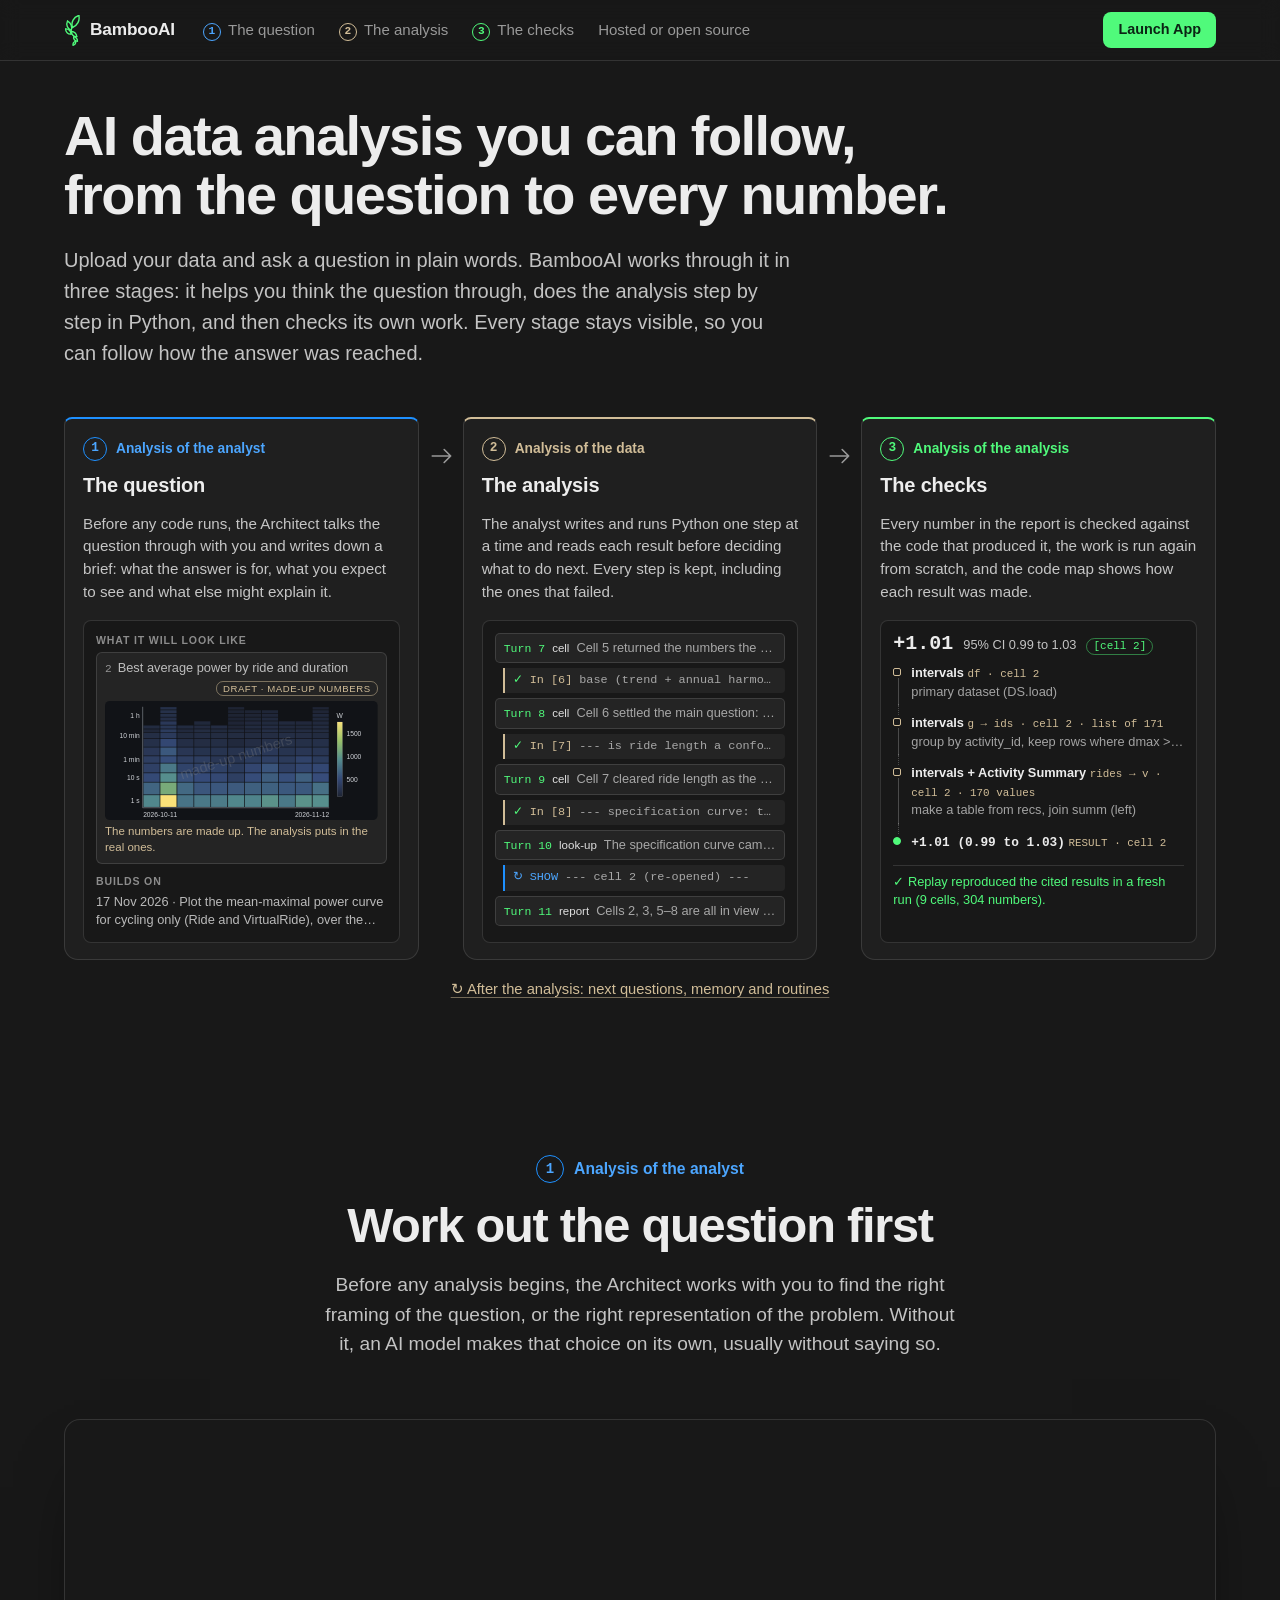
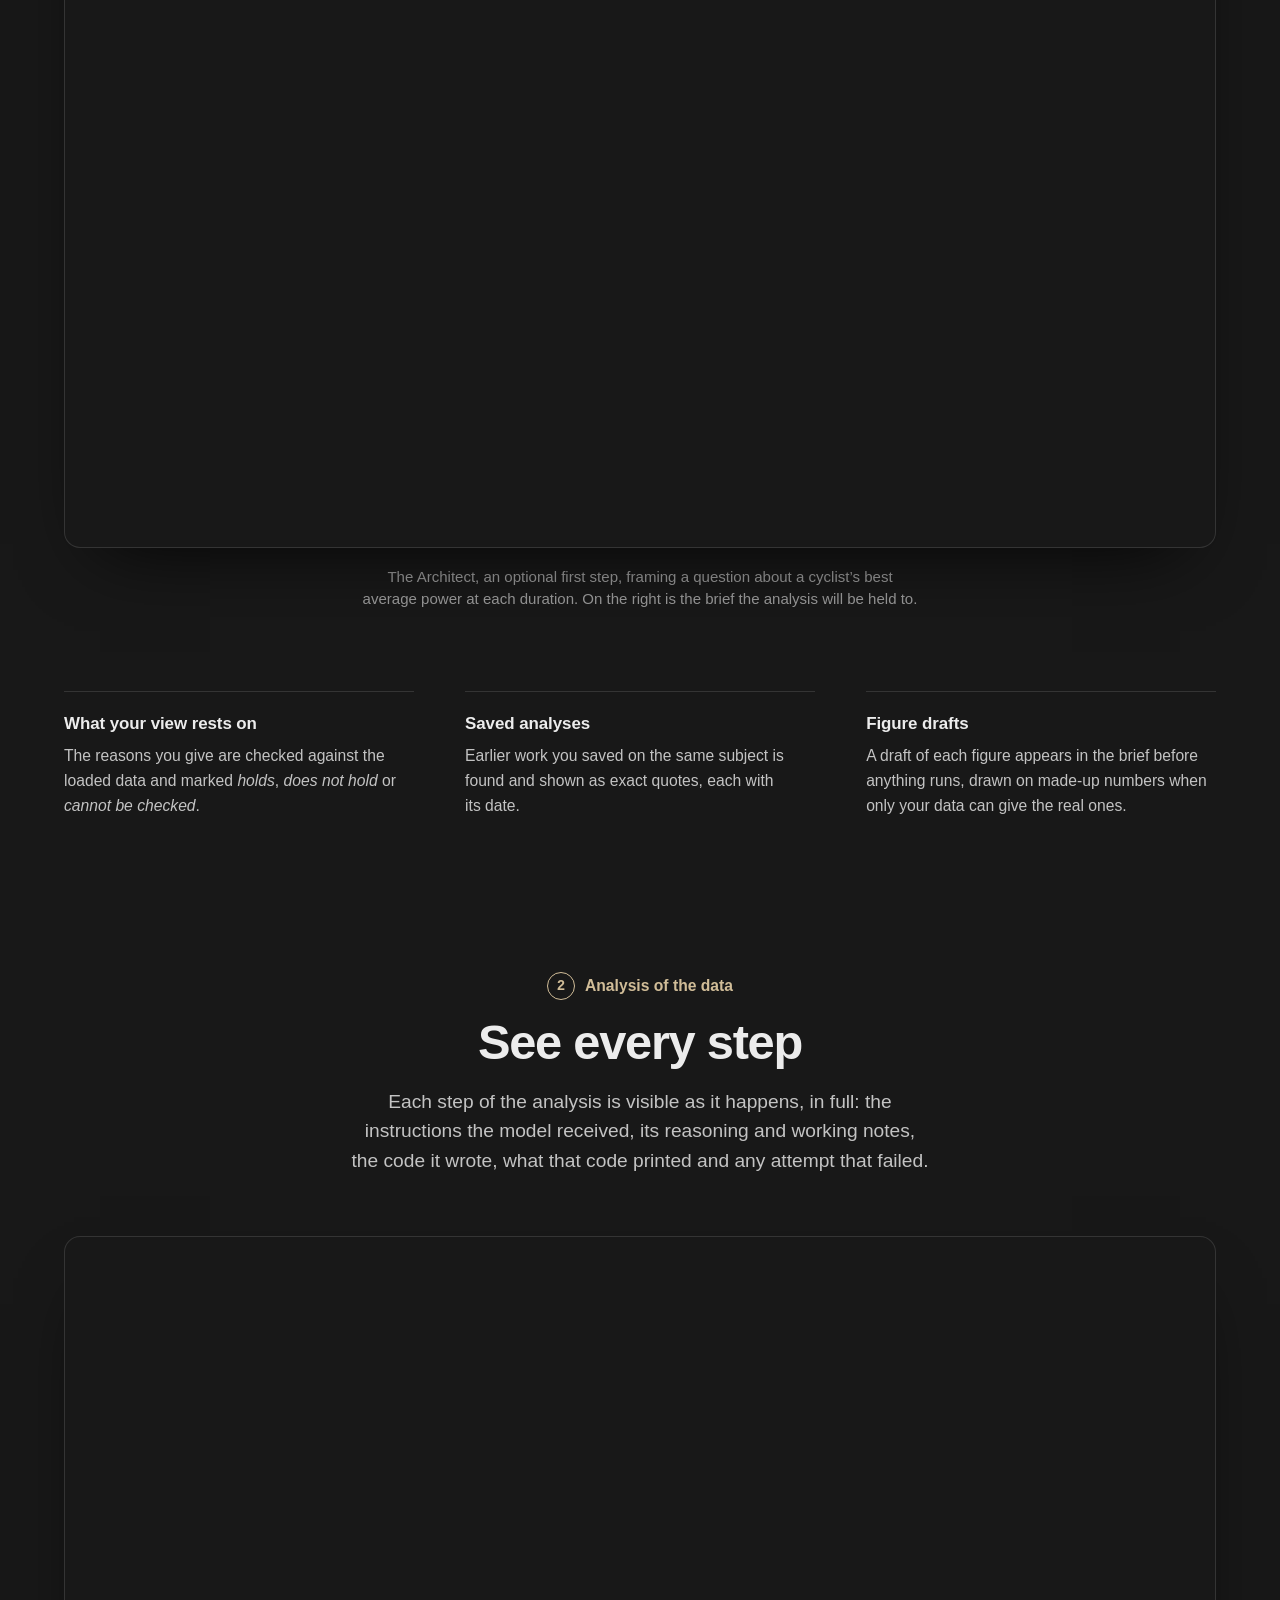
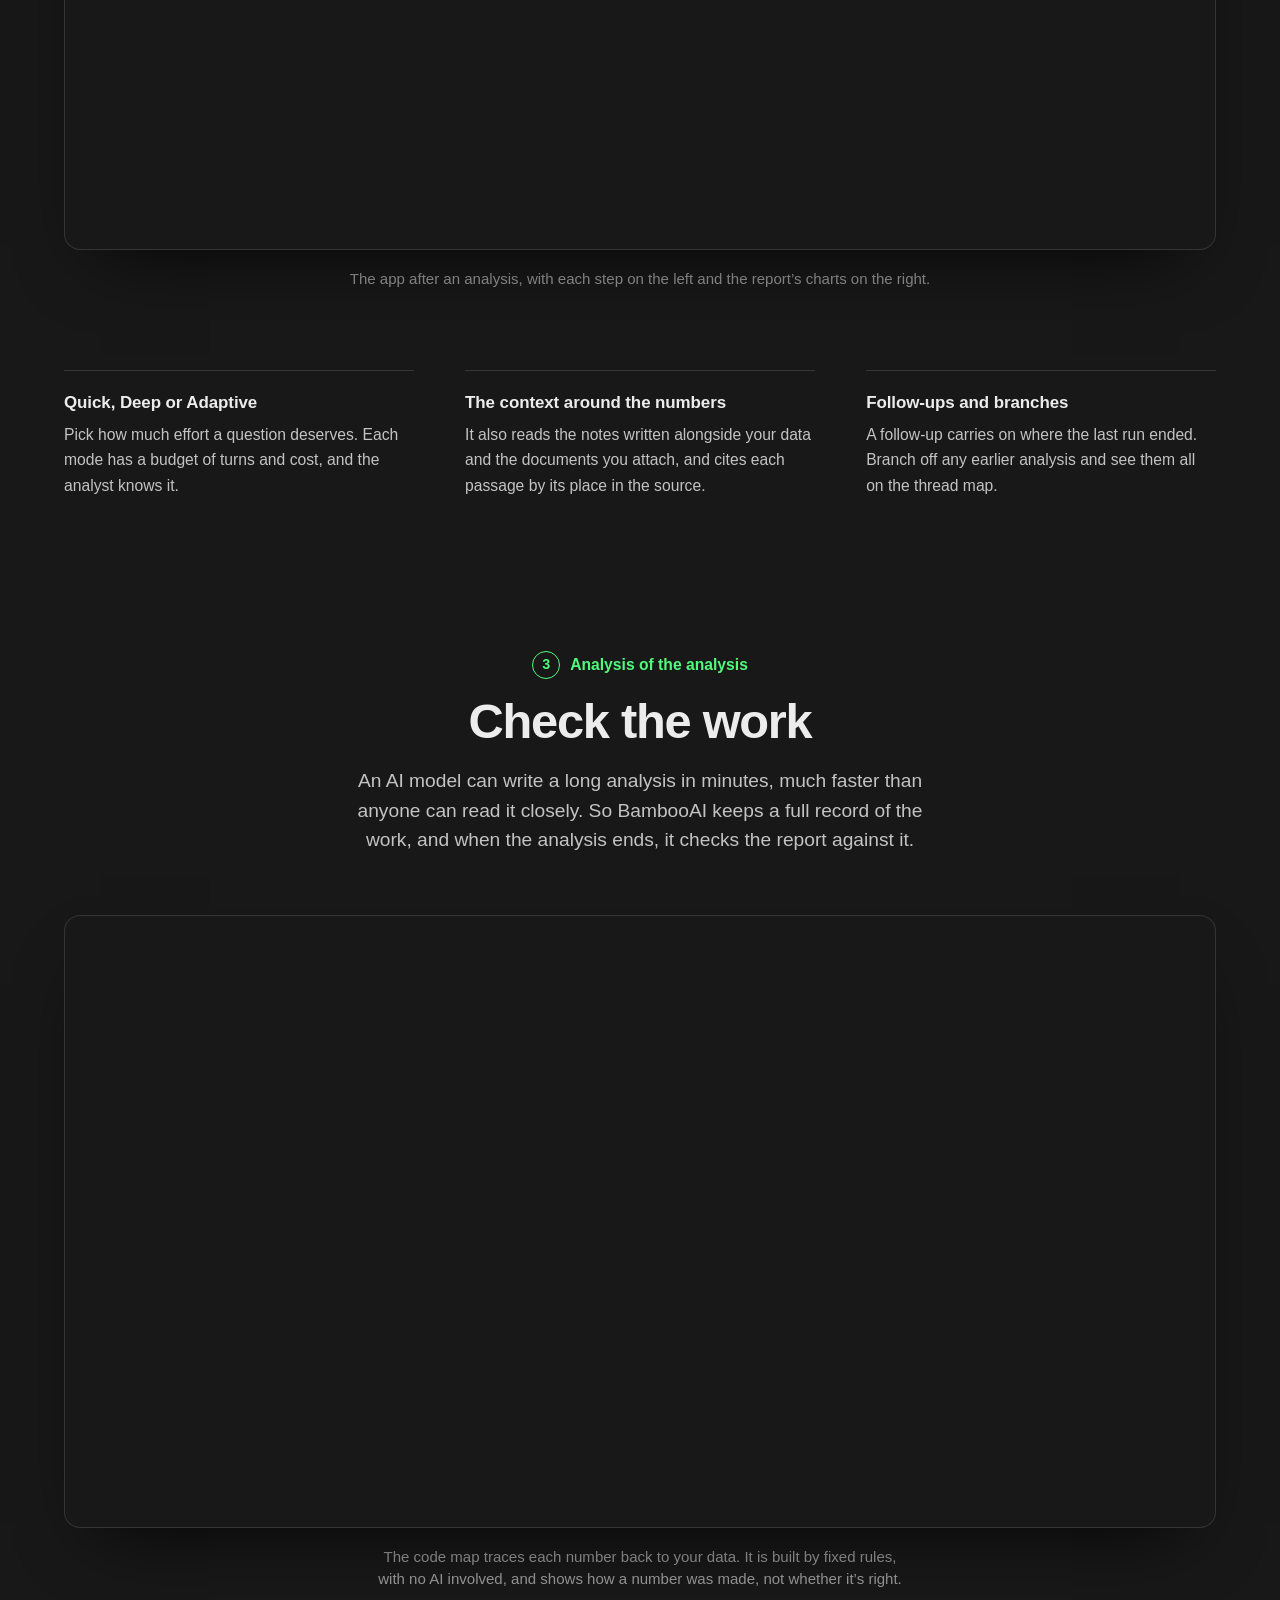
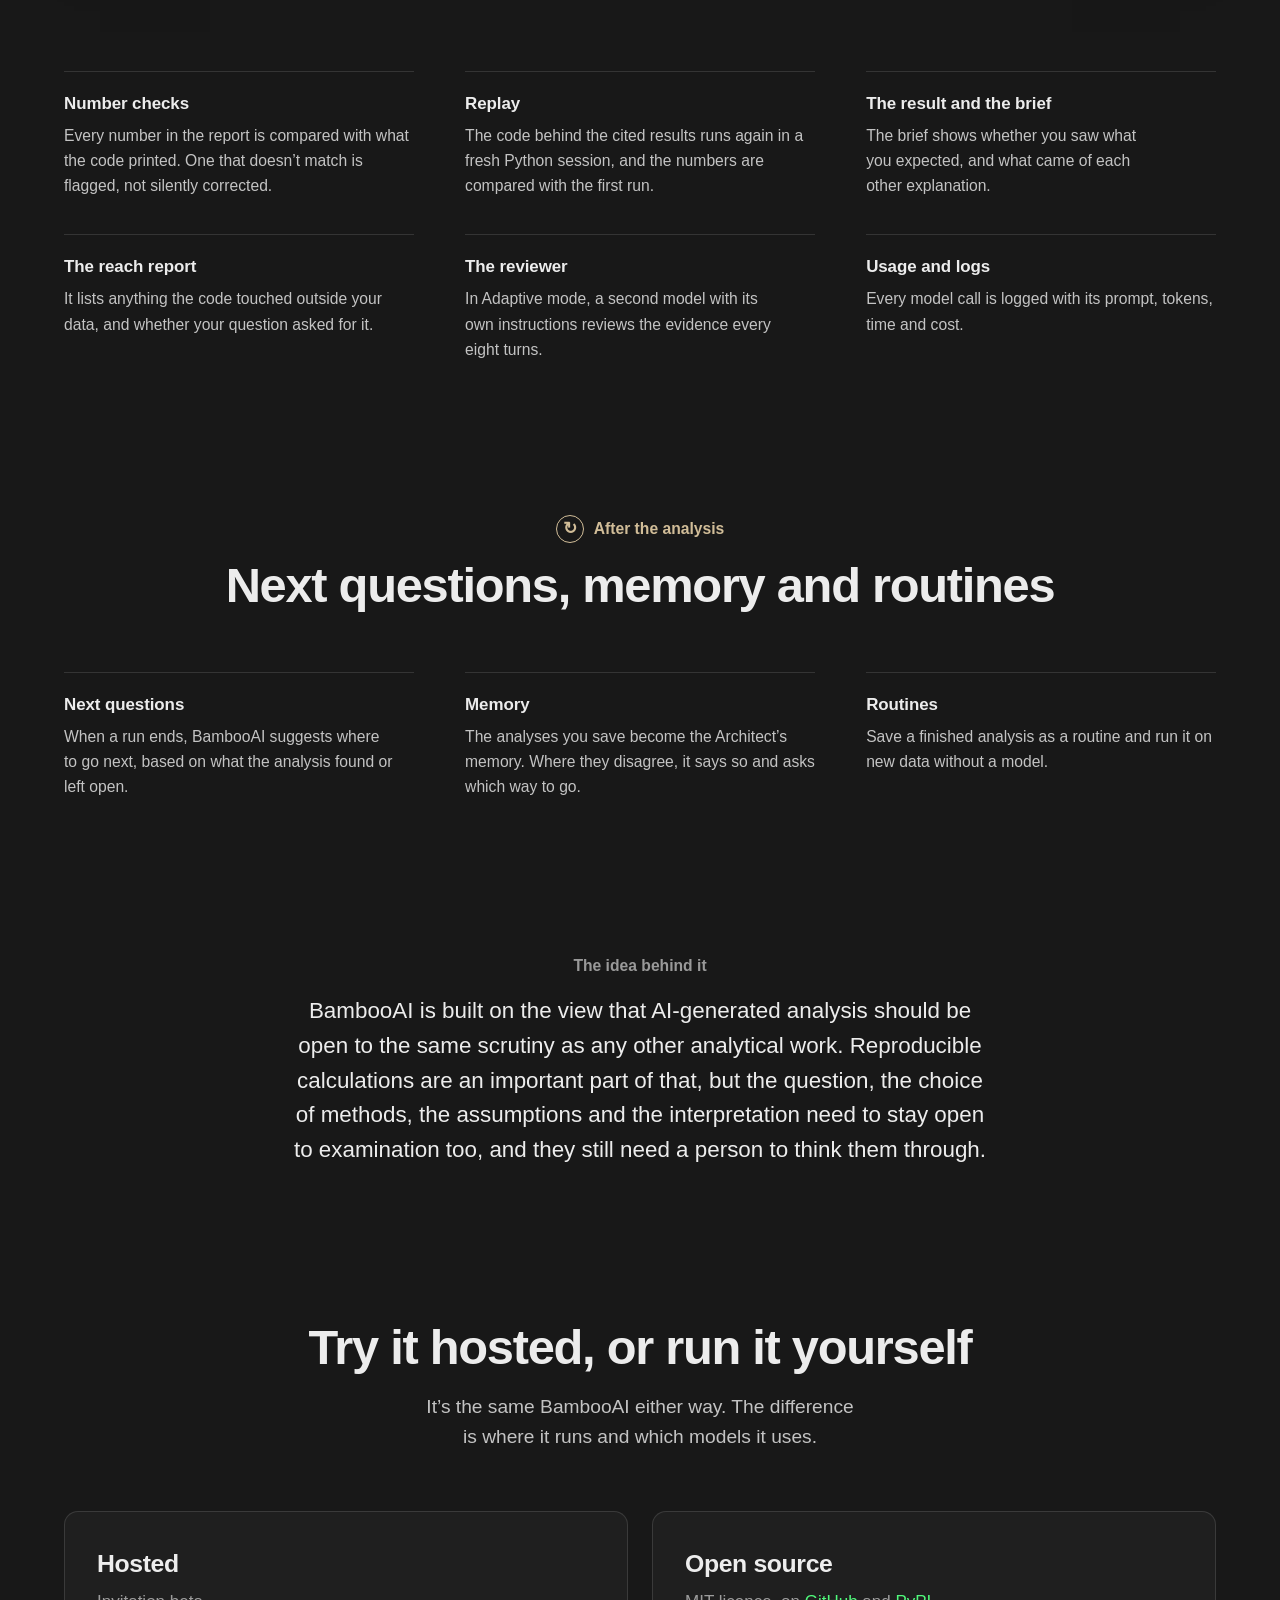
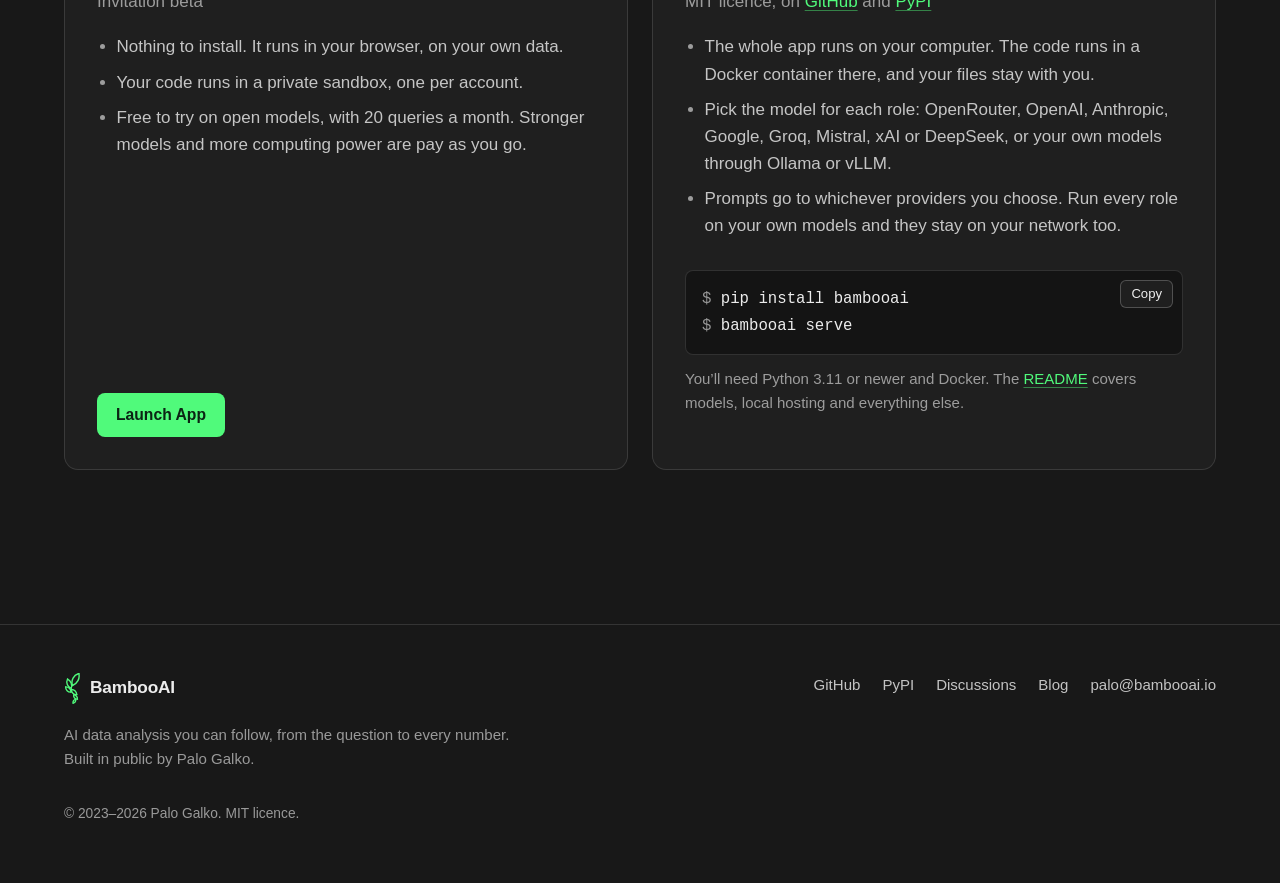
==== commit ffb4cc2f: "Show the power example in the first card" ====
--- a/index.html
+++ b/index.html
@@ -68,14 +68,14 @@
                         <p class="stage-name"><a href="#question">The question</a></p>
                         <p class="stage-text">Before any code runs, the Architect talks the question through with you and writes down a brief: what the answer is for, what you expect to see and what else might explain it.</p>
                         <div class="stage-view mini-brief" aria-hidden="true">
-                            <p class="mb-label">What the analyst will be asked</p>
-                            <p class="mb-q"><span class="clamp">Draw a plot of the Fibonacci sequence read as Fibonacci’s rabbit population. Put months along the horizontal axis and pairs of rabbits on the vertical axis, with each month’s count computed from the recurrence that starts from one pair and adds the pairs born two months earlier, so the terms run 0, 1, 1, 2, 3, 5, 8, …</span></p>
-                            <p class="mb-label">What it is for</p>
-                            <p class="mb-line">I want to illustrate the Fibonacci sequence for my students, with whom I have been discussing the rabbit population hypothesis Fibonacci coined.</p>
+                            <p class="mb-label">What it will look like</p>
                             <div class="mb-fig">
-                                <p class="mb-fig-hd"><span class="n">1</span><span class="t">Fibonacci’s rabbits: pairs by month</span><span class="tag">draft</span></p>
-                                <svg class="mb-plot" viewBox="0 0 236 78" role="img" aria-label="Draft: pairs of rabbits by month, 0 to 144 over 12 months"><rect width="236" height="78" rx="4"/><g class="g"><line x1="30" y1="62.0" x2="226" y2="62.0"/><line x1="30" y1="43.9" x2="226" y2="43.9"/><line x1="30" y1="25.9" x2="226" y2="25.9"/><line x1="30.0" y1="10" x2="30.0" y2="62"/><line x1="79.0" y1="10" x2="79.0" y2="62"/><line x1="128.0" y1="10" x2="128.0" y2="62"/><line x1="177.0" y1="10" x2="177.0" y2="62"/><line x1="226.0" y1="10" x2="226.0" y2="62"/></g><g class="tk"><text x="26" y="65.0" text-anchor="end">0</text><text x="26" y="46.9" text-anchor="end">50</text><text x="26" y="28.9" text-anchor="end">100</text><text x="30.0" y="73" text-anchor="middle">0</text><text x="79.0" y="73" text-anchor="middle">3</text><text x="128.0" y="73" text-anchor="middle">6</text><text x="177.0" y="73" text-anchor="middle">9</text><text x="226.0" y="73" text-anchor="middle">12</text></g><polyline points="30.0,62.0 46.3,61.6 62.7,61.6 79.0,61.3 95.3,60.9 111.7,60.2 128.0,59.1 144.3,57.3 160.7,54.4 177.0,49.7 193.3,42.1 209.7,29.9 226.0,10.0"/><g class="pt"><circle cx="30.0" cy="62.0" r="1.9"/><circle cx="46.3" cy="61.6" r="1.9"/><circle cx="62.7" cy="61.6" r="1.9"/><circle cx="79.0" cy="61.3" r="1.9"/><circle cx="95.3" cy="60.9" r="1.9"/><circle cx="111.7" cy="60.2" r="1.9"/><circle cx="128.0" cy="59.1" r="1.9"/><circle cx="144.3" cy="57.3" r="1.9"/><circle cx="160.7" cy="54.4" r="1.9"/><circle cx="177.0" cy="49.7" r="1.9"/><circle cx="193.3" cy="42.1" r="1.9"/><circle cx="209.7" cy="29.9" r="1.9"/><circle cx="226.0" cy="10.0" r="1.9"/></g></svg>
+                                <p class="mb-fig-hd"><span class="n">2</span><span class="t">Best average power by ride and duration</span><span class="tag mu">draft · made-up numbers</span></p>
+                                <svg class="mb-heat" viewBox="0 0 236 103" role="img" aria-label="Draft on made-up numbers: best average power by ride and duration, 11 rides from 11 October to 12 November 2026, durations from 1 second to 2 hours"><defs><linearGradient id="mb-heat-scale" x1="0" y1="0" x2="0" y2="1"><stop offset="0.000" stop-color="#f8e179"/><stop offset="0.045" stop-color="#e6db76"/><stop offset="0.091" stop-color="#d5d673"/><stop offset="0.136" stop-color="#c3d070"/><stop offset="0.182" stop-color="#b2cb6d"/><stop offset="0.227" stop-color="#a1c56a"/><stop offset="0.273" stop-color="#93bd6c"/><stop offset="0.318" stop-color="#86b372"/><stop offset="0.364" stop-color="#79aa78"/><stop offset="0.409" stop-color="#6da07f"/><stop offset="0.455" stop-color="#609786"/><stop offset="0.500" stop-color="#548d8e"/><stop offset="0.545" stop-color="#4f818a"/><stop offset="0.591" stop-color="#497586"/><stop offset="0.636" stop-color="#436982"/><stop offset="0.682" stop-color="#3e5d7e"/><stop offset="0.727" stop-color="#38517b"/><stop offset="0.773" stop-color="#334773"/><stop offset="0.818" stop-color="#2f4066"/><stop offset="0.864" stop-color="#2b3959"/><stop offset="0.909" stop-color="#27324d"/><stop offset="0.955" stop-color="#222b40"/><stop offset="1.000" stop-color="#1e2433"/></linearGradient></defs><rect class="bg" width="236" height="103" rx="4"/><g class="cells"><rect x="47.9" y="5.3" width="14.0" height="2.1" fill="#253049"/><rect x="106.5" y="5.3" width="14.0" height="2.1" fill="#1e2433"/><rect x="179.7" y="5.3" width="14.0" height="2.1" fill="#1e2434"/><rect x="47.9" y="8.0" width="14.0" height="2.4" fill="#26314a"/><rect x="106.5" y="8.0" width="14.0" height="2.4" fill="#1d2332"/><rect x="121.1" y="8.0" width="14.0" height="2.4" fill="#1e2434"/><rect x="135.8" y="8.0" width="14.0" height="2.4" fill="#1f2638"/><rect x="179.7" y="8.0" width="14.0" height="2.4" fill="#1f2536"/><rect x="47.9" y="11.0" width="14.0" height="2.7" fill="#253048"/><rect x="106.5" y="11.0" width="14.0" height="2.7" fill="#1e2433"/><rect x="121.1" y="11.0" width="14.0" height="2.7" fill="#1f2535"/><rect x="135.8" y="11.0" width="14.0" height="2.7" fill="#20273a"/><rect x="179.7" y="11.0" width="14.0" height="2.7" fill="#20283c"/><rect x="47.9" y="14.3" width="14.0" height="2.7" fill="#252f47"/><rect x="106.5" y="14.3" width="14.0" height="2.7" fill="#1d2333"/><rect x="121.1" y="14.3" width="14.0" height="2.7" fill="#1f2637"/><rect x="135.8" y="14.3" width="14.0" height="2.7" fill="#21293d"/><rect x="179.7" y="14.3" width="14.0" height="2.7" fill="#20283b"/><rect x="47.9" y="17.6" width="14.0" height="3.0" fill="#2a3858"/><rect x="77.2" y="17.6" width="14.0" height="3.0" fill="#20283b"/><rect x="106.5" y="17.6" width="14.0" height="3.0" fill="#1e2435"/><rect x="121.1" y="17.6" width="14.0" height="3.0" fill="#21283c"/><rect x="135.8" y="17.6" width="14.0" height="3.0" fill="#212a3e"/><rect x="150.4" y="17.6" width="14.0" height="3.0" fill="#21293d"/><rect x="165.0" y="17.6" width="14.0" height="3.0" fill="#21283c"/><rect x="179.7" y="17.6" width="14.0" height="3.0" fill="#21293d"/><rect x="33.3" y="21.2" width="14.0" height="2.7" fill="#222b40"/><rect x="47.9" y="21.2" width="14.0" height="2.7" fill="#293755"/><rect x="62.6" y="21.2" width="14.0" height="2.7" fill="#222b40"/><rect x="77.2" y="21.2" width="14.0" height="2.7" fill="#222a3f"/><rect x="91.8" y="21.2" width="14.0" height="2.7" fill="#232c42"/><rect x="106.5" y="21.2" width="14.0" height="2.7" fill="#1f2536"/><rect x="121.1" y="21.2" width="14.0" height="2.7" fill="#222b40"/><rect x="135.8" y="21.2" width="14.0" height="2.7" fill="#242d44"/><rect x="150.4" y="21.2" width="14.0" height="2.7" fill="#21293d"/><rect x="165.0" y="21.2" width="14.0" height="2.7" fill="#21293c"/><rect x="179.7" y="21.2" width="14.0" height="2.7" fill="#232c41"/><rect x="33.3" y="24.5" width="14.0" height="2.7" fill="#202739"/><rect x="47.9" y="24.5" width="14.0" height="2.7" fill="#2c3c5e"/><rect x="62.6" y="24.5" width="14.0" height="2.7" fill="#21293d"/><rect x="77.2" y="24.5" width="14.0" height="2.7" fill="#242d42"/><rect x="91.8" y="24.5" width="14.0" height="2.7" fill="#212a3e"/><rect x="106.5" y="24.5" width="14.0" height="2.7" fill="#212a3e"/><rect x="121.1" y="24.5" width="14.0" height="2.7" fill="#21293d"/><rect x="135.8" y="24.5" width="14.0" height="2.7" fill="#242e46"/><rect x="150.4" y="24.5" width="14.0" height="2.7" fill="#212a3e"/><rect x="165.0" y="24.5" width="14.0" height="2.7" fill="#232c42"/><rect x="179.7" y="24.5" width="14.0" height="2.7" fill="#232c41"/><rect x="33.3" y="27.7" width="14.0" height="4.5" fill="#242e45"/><rect x="47.9" y="27.7" width="14.0" height="4.5" fill="#2b3a5b"/><rect x="62.6" y="27.7" width="14.0" height="4.5" fill="#222b3f"/><rect x="77.2" y="27.7" width="14.0" height="4.5" fill="#232c42"/><rect x="91.8" y="27.7" width="14.0" height="4.5" fill="#232c41"/><rect x="106.5" y="27.7" width="14.0" height="4.5" fill="#232c41"/><rect x="121.1" y="27.7" width="14.0" height="4.5" fill="#232c41"/><rect x="135.8" y="27.7" width="14.0" height="4.5" fill="#242d43"/><rect x="150.4" y="27.7" width="14.0" height="4.5" fill="#242e45"/><rect x="165.0" y="27.7" width="14.0" height="4.5" fill="#242d43"/><rect x="179.7" y="27.7" width="14.0" height="4.5" fill="#222b40"/><rect x="33.3" y="32.8" width="14.0" height="6.8" fill="#253049"/><rect x="47.9" y="32.8" width="14.0" height="6.8" fill="#334772"/><rect x="62.6" y="32.8" width="14.0" height="6.8" fill="#242e46"/><rect x="77.2" y="32.8" width="14.0" height="6.8" fill="#242d43"/><rect x="91.8" y="32.8" width="14.0" height="6.8" fill="#242e45"/><rect x="106.5" y="32.8" width="14.0" height="6.8" fill="#21293d"/><rect x="121.1" y="32.8" width="14.0" height="6.8" fill="#242d44"/><rect x="135.8" y="32.8" width="14.0" height="6.8" fill="#26314a"/><rect x="150.4" y="32.8" width="14.0" height="6.8" fill="#253048"/><rect x="165.0" y="32.8" width="14.0" height="6.8" fill="#253048"/><rect x="179.7" y="32.8" width="14.0" height="6.8" fill="#253049"/><rect x="33.3" y="40.2" width="14.0" height="7.0" fill="#2a3756"/><rect x="47.9" y="40.2" width="14.0" height="7.0" fill="#3b587d"/><rect x="62.6" y="40.2" width="14.0" height="7.0" fill="#293654"/><rect x="77.2" y="40.2" width="14.0" height="7.0" fill="#26334e"/><rect x="91.8" y="40.2" width="14.0" height="7.0" fill="#273450"/><rect x="106.5" y="40.2" width="14.0" height="7.0" fill="#27334e"/><rect x="121.1" y="40.2" width="14.0" height="7.0" fill="#2a3958"/><rect x="135.8" y="40.2" width="14.0" height="7.0" fill="#2a3858"/><rect x="150.4" y="40.2" width="14.0" height="7.0" fill="#273450"/><rect x="165.0" y="40.2" width="14.0" height="7.0" fill="#293654"/><rect x="179.7" y="40.2" width="14.0" height="7.0" fill="#283552"/><rect x="33.3" y="47.8" width="14.0" height="5.7" fill="#2e3e61"/><rect x="47.9" y="47.8" width="14.0" height="5.7" fill="#374e7a"/><rect x="62.6" y="47.8" width="14.0" height="5.7" fill="#2e3e61"/><rect x="77.2" y="47.8" width="14.0" height="5.7" fill="#2d3d5f"/><rect x="91.8" y="47.8" width="14.0" height="5.7" fill="#293654"/><rect x="106.5" y="47.8" width="14.0" height="5.7" fill="#283552"/><rect x="121.1" y="47.8" width="14.0" height="5.7" fill="#2c3c5e"/><rect x="135.8" y="47.8" width="14.0" height="5.7" fill="#2e3f63"/><rect x="150.4" y="47.8" width="14.0" height="5.7" fill="#2b3a5a"/><rect x="165.0" y="47.8" width="14.0" height="5.7" fill="#304269"/><rect x="179.7" y="47.8" width="14.0" height="5.7" fill="#2b3b5c"/><rect x="33.3" y="54.1" width="14.0" height="7.8" fill="#2f4065"/><rect x="47.9" y="54.1" width="14.0" height="7.8" fill="#4a7887"/><rect x="62.6" y="54.1" width="14.0" height="7.8" fill="#30436a"/><rect x="77.2" y="54.1" width="14.0" height="7.8" fill="#304268"/><rect x="91.8" y="54.1" width="14.0" height="7.8" fill="#2f4166"/><rect x="106.5" y="54.1" width="14.0" height="7.8" fill="#2b3b5c"/><rect x="121.1" y="54.1" width="14.0" height="7.8" fill="#334670"/><rect x="135.8" y="54.1" width="14.0" height="7.8" fill="#3a547c"/><rect x="150.4" y="54.1" width="14.0" height="7.8" fill="#2e3e62"/><rect x="165.0" y="54.1" width="14.0" height="7.8" fill="#32456e"/><rect x="179.7" y="54.1" width="14.0" height="7.8" fill="#334772"/><rect x="33.3" y="62.5" width="14.0" height="7.5" fill="#344975"/><rect x="47.9" y="62.5" width="14.0" height="7.5" fill="#568e8d"/><rect x="62.6" y="62.5" width="14.0" height="7.5" fill="#39517b"/><rect x="77.2" y="62.5" width="14.0" height="7.5" fill="#354a79"/><rect x="91.8" y="62.5" width="14.0" height="7.5" fill="#344873"/><rect x="106.5" y="62.5" width="14.0" height="7.5" fill="#2e3f62"/><rect x="121.1" y="62.5" width="14.0" height="7.5" fill="#364c79"/><rect x="135.8" y="62.5" width="14.0" height="7.5" fill="#3e5d7e"/><rect x="150.4" y="62.5" width="14.0" height="7.5" fill="#374e7a"/><rect x="165.0" y="62.5" width="14.0" height="7.5" fill="#3f5f7f"/><rect x="179.7" y="62.5" width="14.0" height="7.5" fill="#374c7a"/><rect x="33.3" y="70.6" width="14.0" height="10.3" fill="#416581"/><rect x="47.9" y="70.6" width="14.0" height="10.3" fill="#78aa79"/><rect x="62.6" y="70.6" width="14.0" height="10.3" fill="#436983"/><rect x="77.2" y="70.6" width="14.0" height="10.3" fill="#3b567c"/><rect x="91.8" y="70.6" width="14.0" height="10.3" fill="#3b577d"/><rect x="106.5" y="70.6" width="14.0" height="10.3" fill="#3d5a7d"/><rect x="121.1" y="70.6" width="14.0" height="10.3" fill="#3f607f"/><rect x="135.8" y="70.6" width="14.0" height="10.3" fill="#3f6180"/><rect x="150.4" y="70.6" width="14.0" height="10.3" fill="#3b587d"/><rect x="165.0" y="70.6" width="14.0" height="10.3" fill="#3b587d"/><rect x="179.7" y="70.6" width="14.0" height="10.3" fill="#477085"/><rect x="33.3" y="81.5" width="14.0" height="10.2" fill="#51878c"/><rect x="47.9" y="81.5" width="14.0" height="10.2" fill="#fae179"/><rect x="62.6" y="81.5" width="14.0" height="10.2" fill="#487386"/><rect x="77.2" y="81.5" width="14.0" height="10.2" fill="#4a7887"/><rect x="91.8" y="81.5" width="14.0" height="10.2" fill="#4c7b88"/><rect x="106.5" y="81.5" width="14.0" height="10.2" fill="#51878c"/><rect x="121.1" y="81.5" width="14.0" height="10.2" fill="#4f838b"/><rect x="135.8" y="81.5" width="14.0" height="10.2" fill="#5b928a"/><rect x="150.4" y="81.5" width="14.0" height="10.2" fill="#4a7887"/><rect x="165.0" y="81.5" width="14.0" height="10.2" fill="#5b928a"/><rect x="179.7" y="81.5" width="14.0" height="10.2" fill="#578f8d"/></g><path class="ax" d="M32.6 5.0V92.4H194.0"/><g class="tk"><text x="30.0" y="14.4" text-anchor="end">1 h</text><text x="30.0" y="32.0" text-anchor="end">10 min</text><text x="30.0" y="52.7" text-anchor="end">1 min</text><text x="30.0" y="68.3" text-anchor="end">10 s</text><text x="30.0" y="88.6" text-anchor="end">1 s</text><text x="33.0" y="100">2026-10-11</text><text x="194.0" y="100" text-anchor="end">2026-11-12</text></g><rect class="scale" x="201" y="18.2" width="4.5" height="64.6" fill="url(#mb-heat-scale)"/><g class="tk"><text x="203.2" y="14.7" text-anchor="middle">W</text><text x="209" y="30.1">1500</text><text x="209" y="49.9">1000</text><text x="209" y="69.9">500</text></g><text class="wm" x="113.5" y="52.5" text-anchor="middle" transform="rotate(-18 113.5 48.5)">made-up numbers</text></svg>
+                                <p class="mb-cap">The numbers are made up. The analysis puts in the real ones.</p>
                             </div>
+                            <p class="mb-label">Builds on</p>
+                            <p class="mb-line">17 Nov 2026 · Plot the mean-maximal power curve for cycling only (Ride and VirtualRide), over the period the data covers, drawn as a box and whisker at each fixed duration from 1 second out to 2 hours, with a dot behind each box for every ride</p>
                         </div>
                     </li>
                     <li class="stage stage-a">
--- a/style.css
+++ b/style.css
@@ -500,7 +500,8 @@
     margin: 0;
 }
 
-/* 1: the brief, as the Brief tab shows it */
+/* 1: the brief, as the Brief tab shows it: a figure drafted on made-up numbers (tabs.css .ar-fig, its .tag.mu and .cap),
+   and the saved analysis the brief builds on */
 .mb-label {
     margin-bottom: 4px !important;
     color: rgba(255, 255, 255, 0.5);
@@ -514,43 +515,27 @@
     margin-top: 10px !important;
 }
 
-.mb-q .clamp,
 .mb-line {
     display: -webkit-box;
     overflow: hidden;
     -webkit-box-orient: vertical;
-}
-
-.mb-q {
-    padding: 7px 9px;
-    background: #242424;
-    border: 1px solid var(--line);
-    border-radius: 5px;
-    font-weight: 500;
-}
-
-.mb-q .clamp {
-    -webkit-line-clamp: 3;
-    line-clamp: 3;
-}
-
-.mb-line {
     -webkit-line-clamp: 2;
     line-clamp: 2;
 }
 
 .mb-fig {
-    margin-top: 10px;
-    padding: 6px 8px 8px;
+    padding: 6px 8px 7px;
     background: #242424;
     border: 1px solid var(--line);
     border-radius: 6px;
 }
 
+/* the number and title, with the tag beside them where it fits and under them where it does not */
 .mb-fig-hd {
     display: flex;
+    flex-wrap: wrap;
     align-items: baseline;
-    gap: 6px;
+    gap: 3px 6px;
     margin-bottom: 5px !important;
 }
 
@@ -560,14 +545,12 @@
 }
 
 .mb-fig-hd .t {
-    flex: 1;
-    min-width: 0;
-    overflow: hidden;
-    text-overflow: ellipsis;
-    white-space: nowrap;
+    flex: 1 1 0%;
+    min-width: 60%;
 }
 
 .mb-fig-hd .tag {
+    margin-left: auto;
     padding: 0 6px;
     border: 1px solid var(--line);
     border-radius: 7px;
@@ -575,38 +558,52 @@
     font-size: 0.6rem;
     letter-spacing: 0.06em;
     text-transform: uppercase;
-}
-
-.mb-plot {
+    white-space: nowrap;
+}
+
+.mb-fig-hd .tag.mu {
+    border-color: var(--sand-line);
+    color: var(--sand);
+}
+
+.mb-heat {
     display: block;
     width: 100%;
     height: auto;
 }
 
-.mb-plot rect {
-    fill: rgb(17, 17, 17);
-}
-
-.mb-plot .g line {
-    stroke: #283442;
-    stroke-width: 0.6;
-}
-
-.mb-plot .tk text {
+.mb-heat .bg {
+    fill: rgb(17, 19, 23);
+}
+
+.mb-heat .ax {
+    fill: none;
+    stroke: #91979f;
+    stroke-width: 0.5;
+}
+
+.mb-heat .tk text {
     fill: #f2f5fa;
-    font: 6.5px var(--ui);
+    font: 5.8px var(--ui);
     opacity: 0.85;
 }
 
-.mb-plot polyline {
-    fill: none;
-    stroke: #4a7fd0;
-    stroke-width: 1.4;
-    stroke-linejoin: round;
-}
-
-.mb-plot .pt circle {
-    fill: #4a7fd0;
+.mb-heat .scale {
+    stroke: rgba(255, 255, 255, 0.35);
+    stroke-width: 0.3;
+}
+
+.mb-heat .wm {
+    fill: #8a8a8a;
+    font: 12.5px var(--ui);
+    opacity: 0.28;
+}
+
+.mb-fig .mb-cap {
+    margin-top: 4px;
+    color: var(--sand);
+    font-size: 0.72rem;
+    line-height: 1.35;
 }
 
 /* 2: the run, as the left pane lists it */
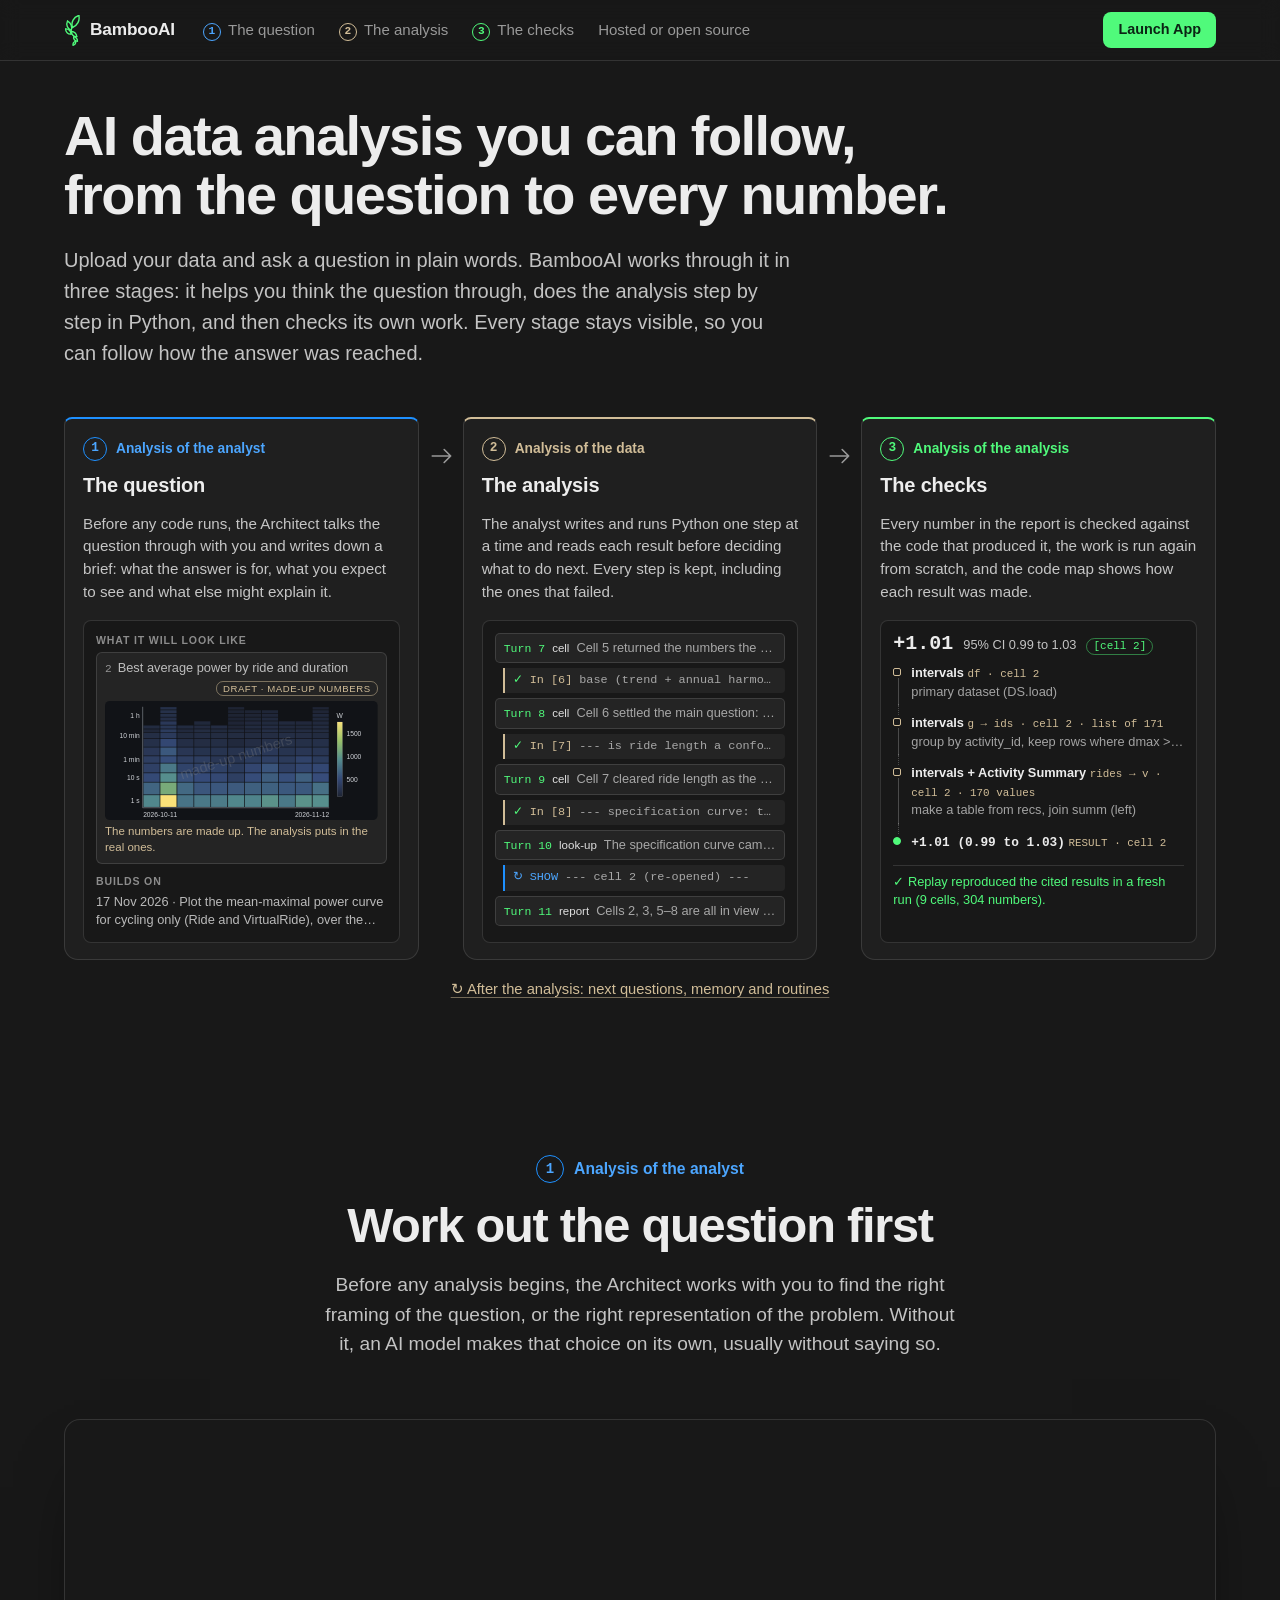
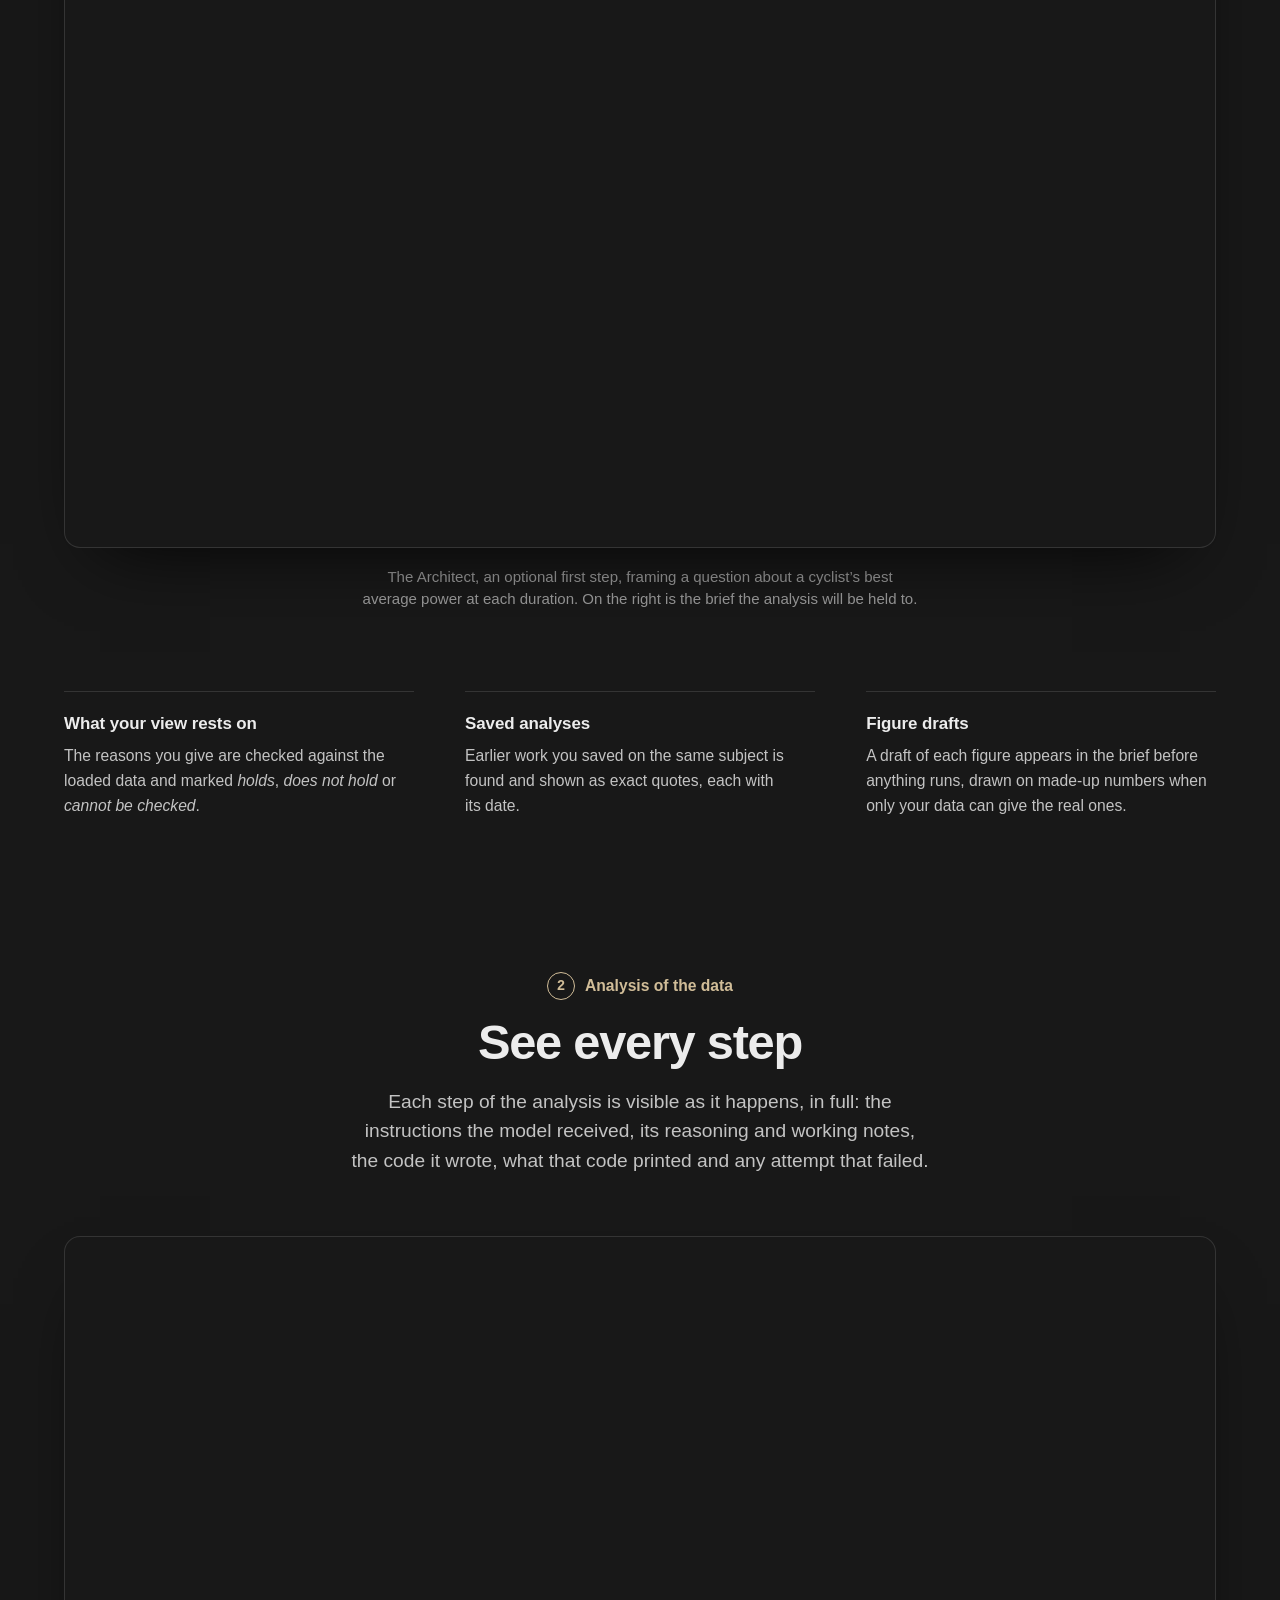
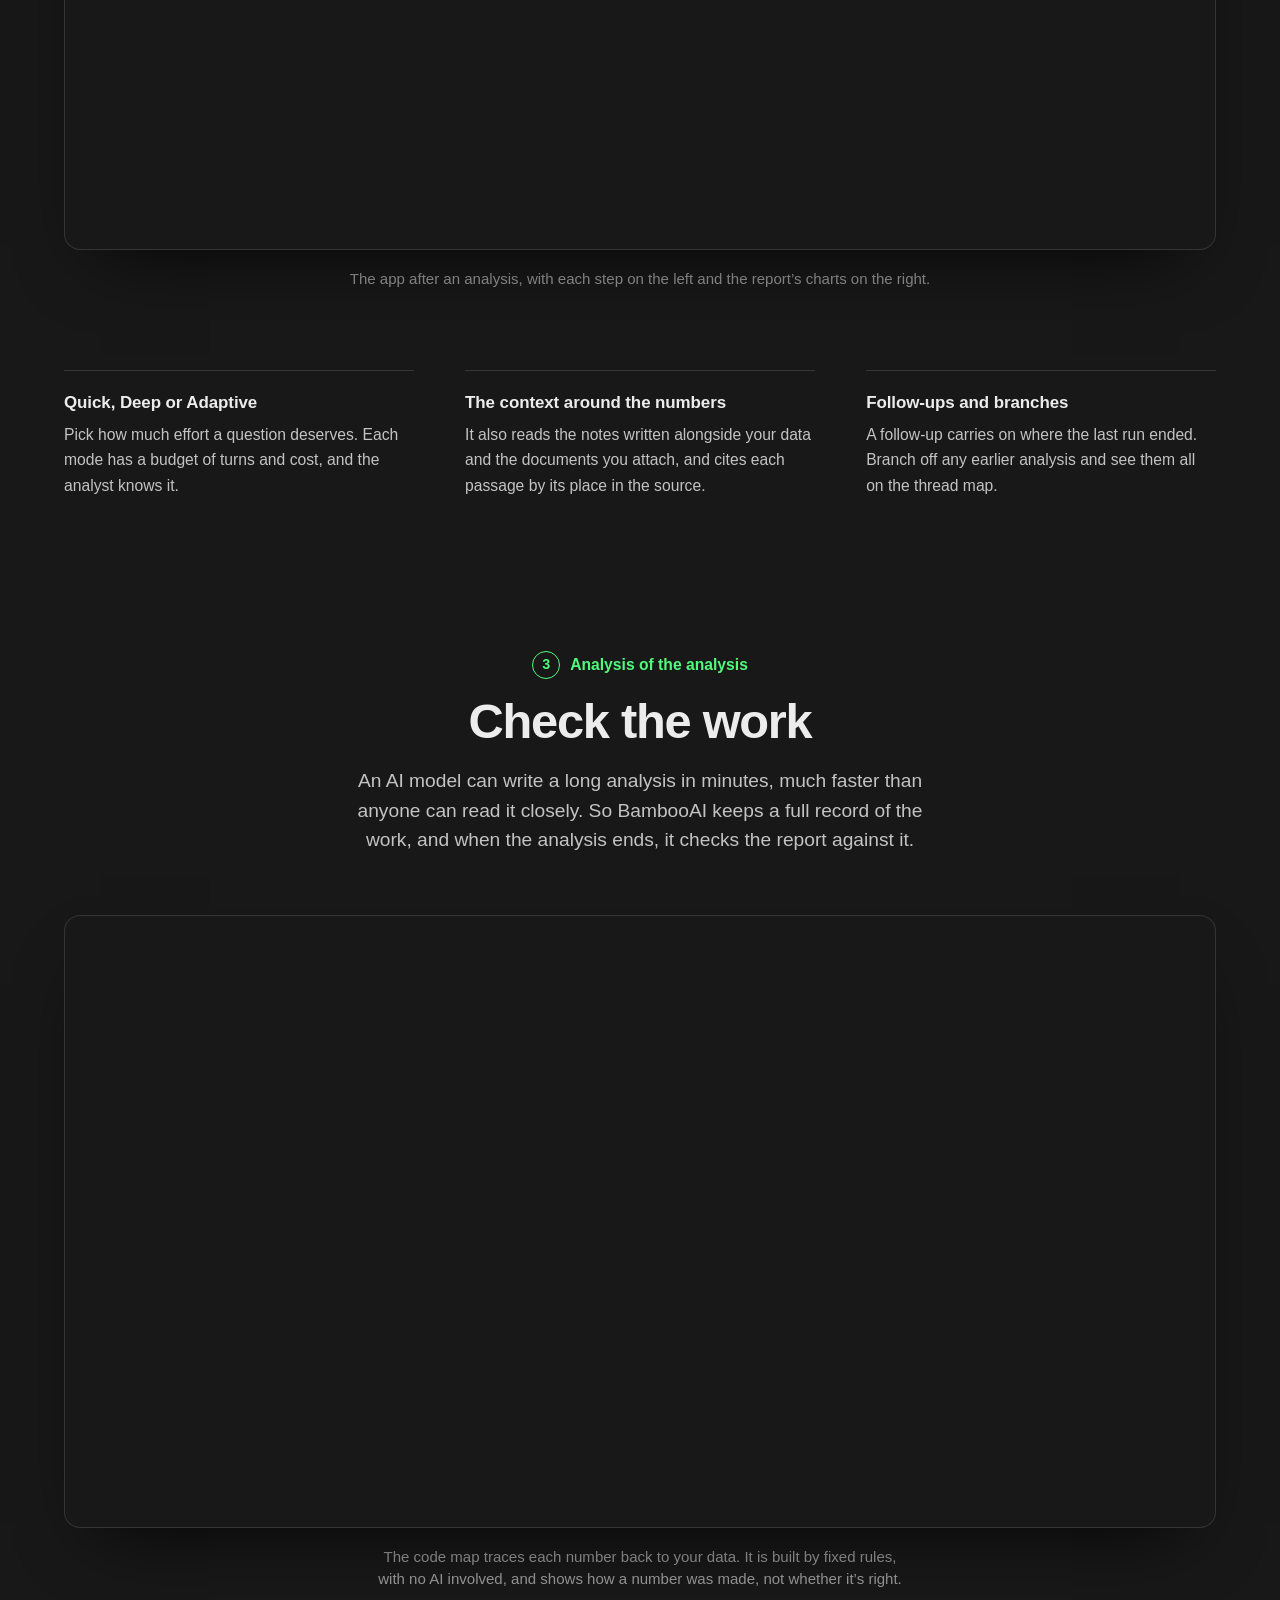
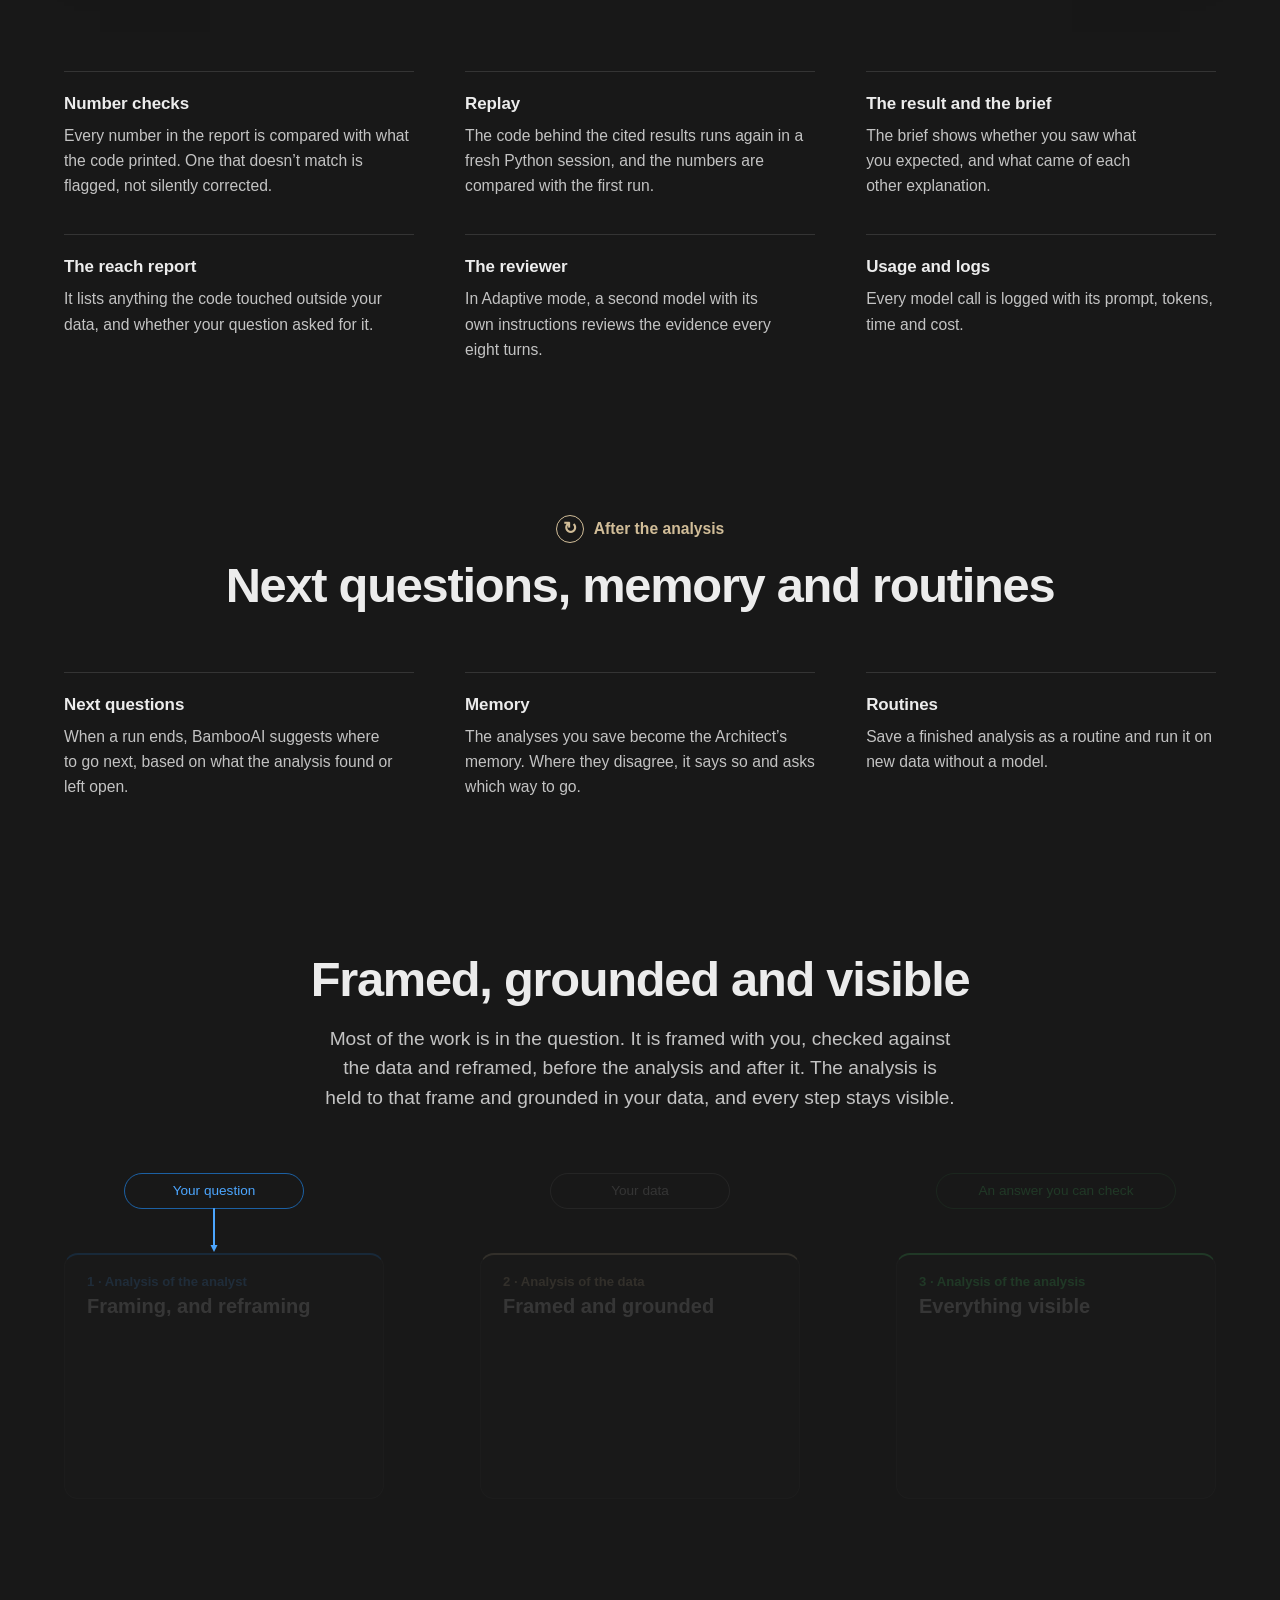
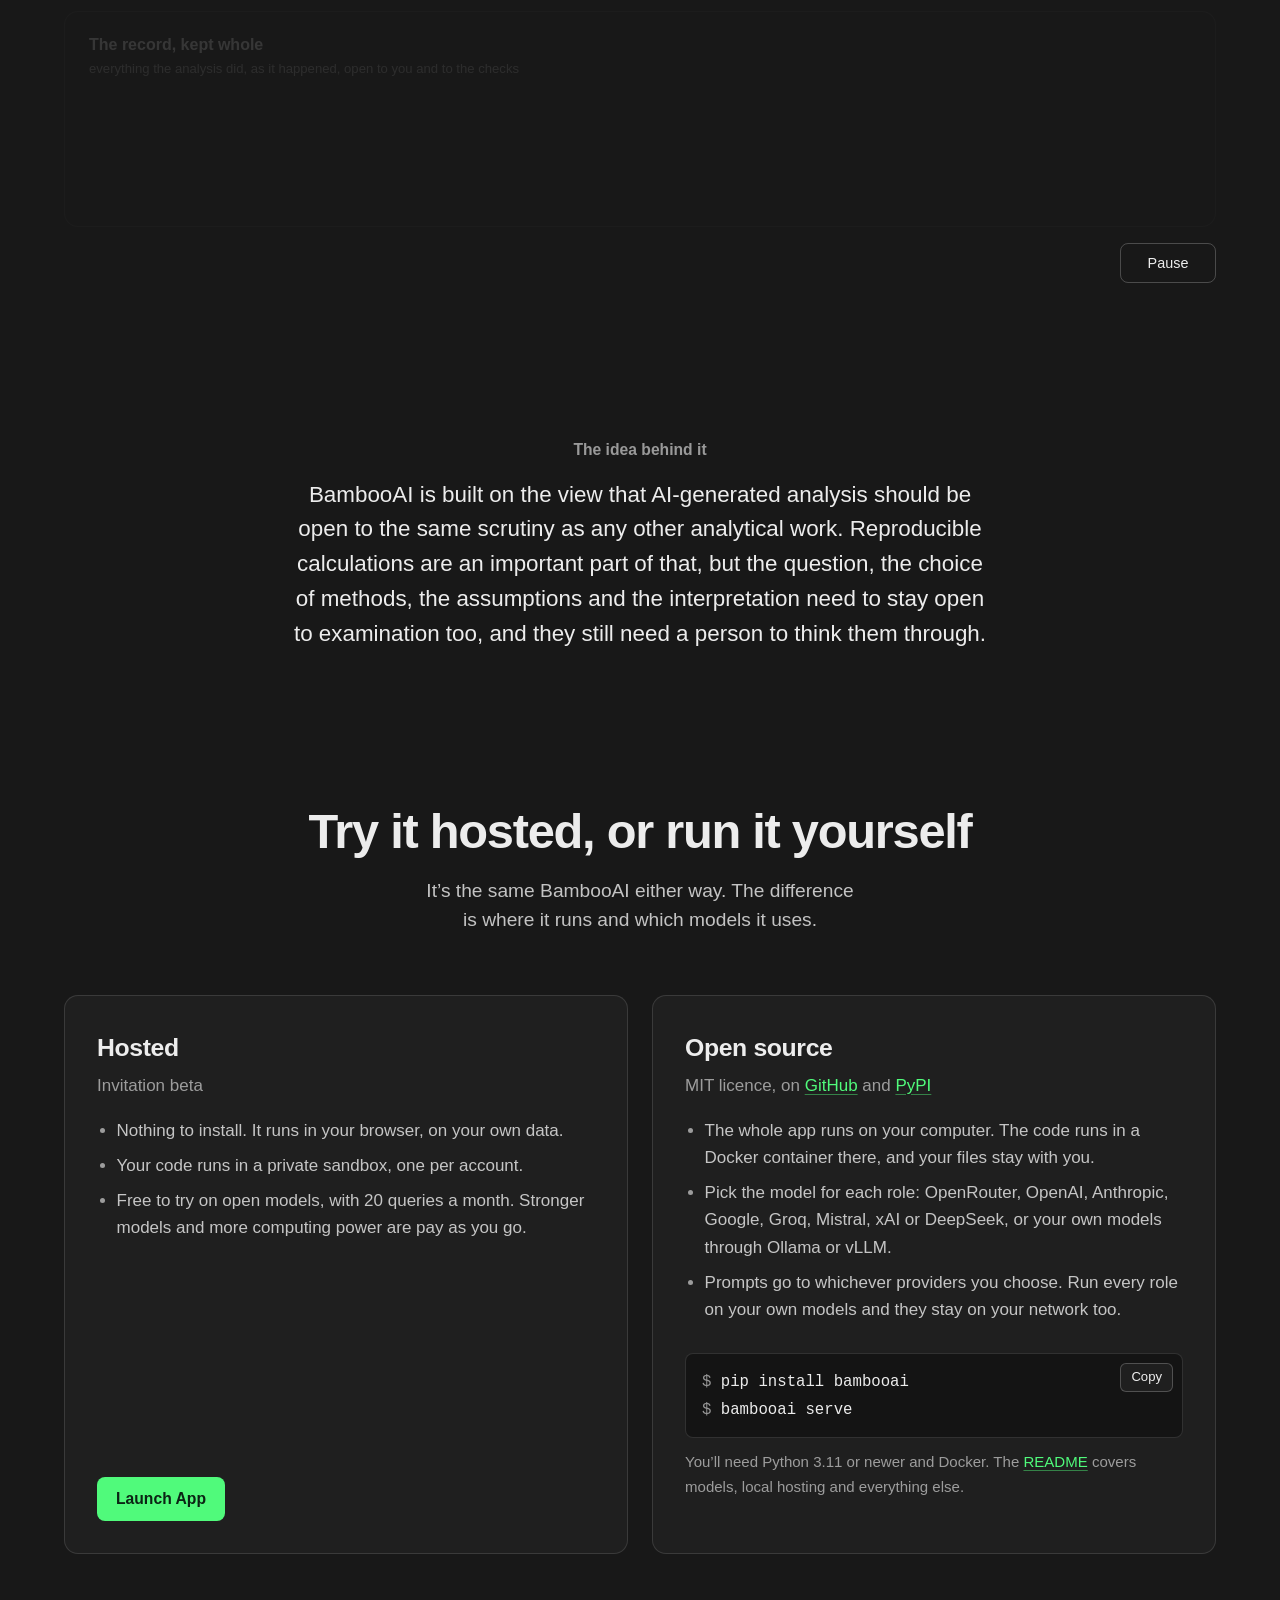
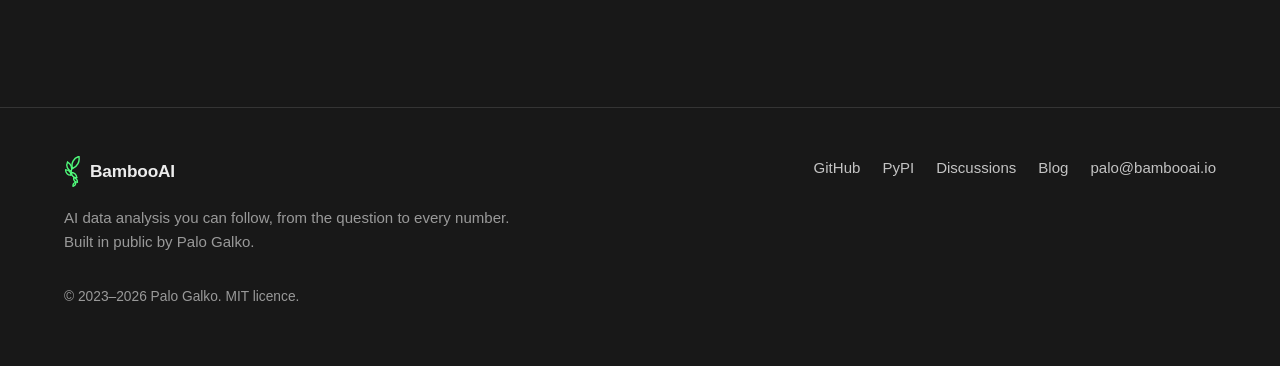
==== commit 357f5fea: "Add the diagram of the three stages: framed, grounded and visible" ====
--- a/index.html
+++ b/index.html
@@ -209,6 +209,61 @@
             </div>
         </section>
 
+        <section class="section part-record" id="record" aria-labelledby="record-title">
+            <div class="wrap">
+                <header class="section-head">
+                    <h2 id="record-title">Framed, grounded and visible</h2>
+                    <p>Most of the work is in the question. It is framed with you, checked against the data and reframed, before the analysis and after it. The analysis is held to that frame and grounded in your data, and every step stays visible.</p>
+                </header>
+                <figure class="dg" data-end="17.6">
+                    <div class="dg-canvas">
+                    <div class="dg-pair">
+                    <div class="dg-col">
+                    <p class="dg-chip dg-g dg-q" data-t="on:0.3" style="--x: 60px; --y: 0px; --w: 180px; --h: 36px">Your question</p>
+                    <p class="dg-conn dg-m dg-q" data-t="on:0.8"></p>
+                    </div>
+                    <div class="dg-col">
+                    <p class="dg-chip dg-g dg-n" data-t="on:3.4" style="--x: 486px; --y: 0px; --w: 180px; --h: 36px">Your data</p>
+                    <p class="dg-conn dg-m dg-q" data-t="on:3.7"><span>looked up</span></p>
+                    </div>
+                    </div>
+                    <svg class="dg-ar dg-d dg-q" data-t="on:0.8" role="img" aria-label="From your question into the framing" viewBox="0 0 8 43" style="--x: 146px; --y: 36px; --w: 8px; --h: 43px; --n: 36"><path class="dg-line" d="M4 0 V36"></path><path class="dg-head" d="M0.5 36 L4 43 L7.5 36 Z"></path></svg>
+                    <svg class="dg-ar dg-d dg-q" data-t="on:3.7" role="img" aria-label="From your data into the framing: what the brief rests on is looked up" viewBox="0 0 204 65" style="--x: 282px; --y: 14px; --w: 204px; --h: 65px; --n: 254"><path class="dg-line" d="M204 4 H4 V58"></path><path class="dg-head" d="M0.5 58 L4 65 L7.5 58 Z"></path></svg>
+                    <p class="dg-lb dg-d dg-q" data-t="on:3.7" style="--x: 302px; --y: 28px; --w: 176px; text-align: center">looked up</p>
+                    <div class="dg-stage dg-g dg-q" data-t="on:1.2 act:1.2-5.8 loop:1.9-5.4 act:14.9-17 loop:15.1-16.9" style="--x: 0px; --y: 80px; --w: 320px; --h: 246px"><p class="dg-of">1 · Analysis of the analyst</p><p class="dg-name">Framing, and reframing</p><div class="dg-brief dg-ln" data-t="on:1.4"><p class="dg-bh"><span>The brief</span><span class="dg-vn"><span class="dg-ver" data-t="on:1.4-2.4">version 1</span><span class="dg-ver" data-t="on:2.4-3.2">version 2</span><span class="dg-ver" data-t="on:3.2-4.5">version 3</span><span class="dg-ver" data-t="on:4.5-5.1">version 4</span><span class="dg-ver last" data-t="on:5.1-15.5">version 5</span><span class="dg-ver" data-t="on:15.5-16.5">next question, version 1</span><span class="dg-ver" data-t="on:16.5">next question, version 2</span></span></p><ul class="dg-bl"><li class="dg-ln" data-t="on:1.5">What it is for</li><li class="dg-ln" data-t="on:1.7"><span>What you think, and why</span><span class="dg-mks"><span class="dg-mk ok" data-t="on:4.2">✓<span class="visually-hidden"> holds,</span></span><span class="dg-mk no" data-t="on:4.35">✕<span class="visually-hidden"> does not hold,</span></span><span class="dg-mk un" data-t="on:4.5">?<span class="visually-hidden"> cannot be checked</span></span></span></li><li class="dg-ln" data-t="on:2.0">What you expect to see</li><li class="dg-ln" data-t="on:2.3">What would change your mind</li><li class="dg-ln" data-t="on:4.8">Other explanations to test</li></ul></div></div>
+                    <svg class="dg-ar dg-d dg-q" data-t="on:2.2" role="img" aria-label="From the framing into the record: the conversation and every version of the brief" viewBox="0 0 8 112" style="--x: 96px; --y: 326px; --w: 8px; --h: 112px; --n: 105"><path class="dg-line" d="M4 0 V105"></path><path class="dg-head" d="M0.5 105 L4 112 L7.5 105 Z"></path></svg>
+                    <svg class="dg-ar dg-d dg-q" data-t="on:2.9" role="img" aria-label="From the record back into the framing: saved analyses, and how the result turned out" viewBox="0 0 8 111" style="--x: 216px; --y: 327px; --w: 8px; --h: 111px; --n: 104"><path class="dg-line" d="M4 111 V7"></path><path class="dg-head" d="M0.5 7 L4 0 L7.5 7 Z"></path></svg>
+                    <p class="dg-lb dg-d dg-q" data-t="on:2.9" style="--x: 236px; --y: 374px; --w: 250px; text-align: left"><span class="dg-ver" data-t="on:2.9-14.3">saved analyses</span><span class="dg-ver last" data-t="on:14.3">how it turned out, saved analyses</span></p>
+                    <span class="dg-drop dg-rise dg-d dg-q" data-t="on:14.3-15" style="--x: 216px; --y: 424px; --w: 8px; --h: 8px"></span>
+                    <svg class="dg-ar dg-d dg-q" data-t="on:5.8" role="img" aria-label="From the framing to the analysis: the brief" viewBox="0 0 95 8" style="--x: 320px; --y: 199px; --w: 95px; --h: 8px; --n: 88"><path class="dg-line" d="M0 4 H88"></path><path class="dg-head" d="M88 0.5 L95 4 L88 7.5 Z"></path></svg>
+                    <p class="dg-lb dg-d dg-q" data-t="on:5.8" style="--x: 340px; --y: 179px; --w: 56px; text-align: center">brief</p>
+                    <div class="dg-pair dg-m">
+                    <div class="dg-col"><p class="dg-conn dg-tall dg-q" data-t="on:5.8"><span>brief</span></p></div>
+                    <div class="dg-col"><p class="dg-chip dg-g dg-n" data-t="on:5.8">Your data</p><p class="dg-conn dg-a" data-t="on:6.0"></p></div>
+                    </div>
+                    <svg class="dg-ar dg-d dg-a" data-t="on:6.0" role="img" aria-label="From your data into the analysis" viewBox="0 0 8 43" style="--x: 572px; --y: 36px; --w: 8px; --h: 43px; --n: 36"><path class="dg-line" d="M4 0 V36"></path><path class="dg-head" d="M0.5 36 L4 43 L7.5 36 Z"></path></svg>
+                    <div class="dg-stage dg-g dg-a" data-t="on:6.2 act:6.2-10.2" style="--x: 416px; --y: 80px; --w: 320px; --h: 246px"><p class="dg-of">2 · Analysis of the data</p><p class="dg-name">Framed and grounded</p><ul class="dg-parts"><li class="dg-ln" data-t="on:6.5">Held to the brief</li><li class="dg-ln" data-t="on:6.7">Each other explanation tested</li><li class="dg-ln" data-t="on:6.9">Asks you if the data falls short</li><li class="dg-ln" data-t="on:7.1">Step by step in Python, on your data</li><li class="dg-ln" data-t="on:7.3">Failed attempts rolled back</li></ul></div>
+                    <svg class="dg-ar dg-d dg-a" data-t="on:7.6" role="img" aria-label="From the analysis into the record, as it happens" viewBox="0 0 8 112" style="--x: 572px; --y: 326px; --w: 8px; --h: 112px; --n: 105"><path class="dg-line" d="M4 0 V105"></path><path class="dg-head" d="M0.5 105 L4 112 L7.5 105 Z"></path></svg>
+                    <p class="dg-lb dg-d dg-a" data-t="on:7.6" style="--x: 592px; --y: 374px; --w: 170px; text-align: left">written as it happens</p>
+                    <span class="dg-drop dg-d dg-a" data-t="on:7.9-10.1" style="--x: 572px; --y: 332px; --w: 8px; --h: 8px"></span>
+                    <p class="dg-conn dg-m dg-a" data-t="on:7.6"><span>written as it happens</span></p>
+                    <div class="dg-record dg-g" data-t="on:2.4" style="--x: 0px; --y: 438px; --w: 1152px; --h: 216px"><p class="dg-rt">The record, kept whole</p><p class="dg-rs">everything the analysis did, as it happened, open to you and to the checks</p><ul class="dg-entries"><li class="dg-en" data-t="on:2.7">The conversation, every brief version</li><li class="dg-en" data-t="on:8.0">The prompt behind every model call</li><li class="dg-en" data-t="on:8.4">Reasoning and working notes</li><li class="dg-en" data-t="on:8.8 read:11.3-12.9">Code, and everything it printed</li><li class="dg-en" data-t="on:9.2">Failed attempts, rolled back</li><li class="dg-en" data-t="on:9.6">Tokens, time and cost of each call</li></ul></div>
+                    <svg class="dg-ar dg-d dg-a" data-t="on:10.2" role="img" aria-label="From the analysis to the checks: the report" viewBox="0 0 95 8" style="--x: 736px; --y: 199px; --w: 95px; --h: 8px; --n: 88"><path class="dg-line" d="M0 4 H88"></path><path class="dg-head" d="M88 0.5 L95 4 L88 7.5 Z"></path></svg>
+                    <p class="dg-lb dg-d dg-a" data-t="on:10.2" style="--x: 752px; --y: 179px; --w: 64px; text-align: center">report</p>
+                    <svg class="dg-ar dg-d dg-c" data-t="on:11.0" role="img" aria-label="From the record to the checks, which read it" viewBox="0 0 8 111" style="--x: 988px; --y: 327px; --w: 8px; --h: 111px; --n: 104"><path class="dg-line" d="M4 111 V7"></path><path class="dg-head" d="M0.5 7 L4 0 L7.5 7 Z"></path></svg>
+                    <p class="dg-lb dg-d dg-c" data-t="on:11.0" style="--x: 826px; --y: 374px; --w: 150px; text-align: right">read by the checks</p>
+                    <p class="dg-conn dg-m dg-c" data-t="on:11.0"><span>read by the checks</span></p>
+                    <div class="dg-stage dg-g dg-c" data-t="on:10.6 act:10.6-14" style="--x: 832px; --y: 80px; --w: 320px; --h: 246px"><p class="dg-of">3 · Analysis of the analysis</p><p class="dg-name">Everything visible</p><ul class="dg-parts"><li class="dg-ln" data-t="on:12.0">Every number checked against the code</li><li class="dg-ln" data-t="on:12.2">The work run again from scratch</li><li class="dg-ln" data-t="on:12.4">Each number traced back to your data</li><li class="dg-ln" data-t="on:12.6">What the code touched outside your data</li><li class="dg-ln" data-t="on:12.8">How it turned out, against the brief</li></ul></div>
+                    <svg class="dg-ar dg-d dg-c" data-t="on:13.3" role="img" aria-label="From the checks to an answer you can check" viewBox="0 0 8 43" style="--x: 988px; --y: 37px; --w: 8px; --h: 43px; --n: 36"><path class="dg-line" d="M4 43 V7"></path><path class="dg-head" d="M0.5 7 L4 0 L7.5 7 Z"></path></svg>
+                    <p class="dg-conn dg-m dg-c" data-t="on:13.3"></p>
+                    <p class="dg-chip dg-g dg-c" data-t="on:13.7" style="--x: 872px; --y: 0px; --w: 240px; --h: 36px">An answer you can check</p>
+                    <p class="dg-loop dg-m dg-q" data-t="on:14.3"><span aria-hidden="true">↻ </span>How it turned out goes back to the question, to reframe it</p>
+                    </div>
+                    <div class="dg-foot"><button class="dg-ctl" type="button" hidden>Replay</button></div>
+                </figure>
+            </div>
+        </section>
+
         <section class="section idea" aria-labelledby="idea-title">
             <div class="wrap">
                 <h2 class="idea-label" id="idea-title">The idea behind it</h2>
--- a/style.css
+++ b/style.css
@@ -937,6 +937,648 @@
     font-size: 0.98rem;
 }
 
+/* ---- the record: the three stages and the one record they share. Each part carries the moments it lights up
+   (data-t); the script plays them once as the diagram comes into view. Until it arms the diagram, every part shows,
+   so without the script, or for a reader who asked for less motion, it is the finished drawing ---- */
+
+.dg {
+    container-type: inline-size;
+    margin: 0;
+}
+
+.dg-q {
+    --c: var(--blue);
+    --c-text: var(--blue-text);
+    --glow: rgba(30, 144, 255, 0.5);
+}
+
+.dg-a {
+    --c: var(--sand);
+    --c-text: var(--sand);
+    --glow: rgba(209, 189, 152, 0.45);
+}
+
+.dg-c {
+    --c: var(--green);
+    --c-text: var(--green);
+    --glow: rgba(80, 250, 123, 0.4);
+}
+
+/* your data belongs to no one stage: the framing looks it up, the analysis works on it */
+.dg-n {
+    --c: rgba(255, 255, 255, 0.4);
+    --c-text: rgba(255, 255, 255, 0.85);
+    --glow: rgba(255, 255, 255, 0.2);
+}
+
+/* narrow: one column, read from the question down to the answer */
+.dg-canvas {
+    display: flex;
+    flex-direction: column;
+    max-width: 520px;
+    margin: 0 auto;
+}
+
+.dg-canvas p,
+.dg-canvas ul {
+    margin: 0;
+}
+
+.dg-d {
+    display: none;
+}
+
+.dg-chip {
+    align-self: center;
+    display: flex;
+    align-items: center;
+    justify-content: center;
+    min-height: 36px;
+    padding: 0 18px;
+    border: 1px solid var(--c);
+    border-radius: 18px;
+    color: var(--c-text);
+    font-size: 0.85rem;
+}
+
+.dg-chip.dg-q {
+    border-color: rgba(30, 144, 255, 0.6);
+}
+
+.dg-chip.dg-c {
+    border-color: var(--green-line);
+}
+
+/* in one column, two things that come in together stand side by side: your question and your data into the
+   framing, then the brief and your data into the analysis */
+.dg-pair {
+    display: grid;
+    grid-template-columns: repeat(2, minmax(0, 1fr));
+    gap: 12px;
+}
+
+.dg-col {
+    display: flex;
+    flex-direction: column;
+    align-items: center;
+}
+
+.dg-col > .dg-conn {
+    align-self: stretch;
+}
+
+.dg-tall {
+    flex: 1 1 auto;
+}
+
+.dg-pair.dg-m .dg-chip {
+    margin-top: 12px;
+}
+
+.dg-stage {
+    position: relative;
+    padding: 18px 22px 20px;
+    border: 1px solid var(--line);
+    border-top: 2px solid var(--c);
+    border-radius: 14px;
+    background: var(--panel);
+}
+
+.dg-of {
+    color: var(--c-text);
+    font-size: 0.82rem;
+    font-weight: 600;
+    line-height: 1.4;
+}
+
+.dg-name {
+    margin: 2px 0 8px !important;
+    color: var(--text-strong);
+    font-size: 1.25rem;
+    font-weight: 650;
+    line-height: 1.35;
+}
+
+.dg-parts {
+    padding: 0;
+    list-style: none;
+    color: rgba(255, 255, 255, 0.62);
+    font-size: 0.875rem;
+    line-height: 1.7;
+}
+
+/* the brief: the person's view, under the app's own headings. What it rests on is marked by the look-ups */
+.dg-brief {
+    margin-top: 6px;
+    padding: 8px 12px;
+    border: 1px solid rgba(76, 166, 255, 0.28);
+    border-radius: 10px;
+    background: rgba(30, 144, 255, 0.045);
+}
+
+.dg-brief .dg-bh {
+    display: flex;
+    align-items: baseline;
+    justify-content: space-between;
+    gap: 8px;
+    margin-bottom: 2px;
+    color: var(--blue-text);
+    font-size: 0.72rem;
+    font-weight: 600;
+    letter-spacing: 0.06em;
+    line-height: 1.6;
+    text-transform: uppercase;
+}
+
+.dg-vn {
+    color: rgba(255, 255, 255, 0.56);
+    font-weight: 500;
+    letter-spacing: 0;
+    text-transform: none;
+}
+
+.dg-bl {
+    padding: 0;
+    list-style: none;
+    color: rgba(255, 255, 255, 0.74);
+    font-size: 0.8125rem;
+    line-height: 1.7;
+}
+
+.dg-bl li {
+    display: flex;
+    align-items: center;
+    justify-content: space-between;
+    gap: 8px;
+}
+
+.dg-mks {
+    display: inline-flex;
+    gap: 4px;
+}
+
+.dg-mk {
+    display: inline-grid;
+    place-items: center;
+    width: 17px;
+    height: 17px;
+    border-radius: 50%;
+    font-size: 10.5px;
+    font-weight: 700;
+    line-height: 1;
+}
+
+.dg-mk.ok {
+    background: rgba(80, 250, 123, 0.12);
+    color: var(--green);
+}
+
+.dg-mk.no {
+    background: rgba(255, 107, 107, 0.14);
+    color: var(--red);
+}
+
+.dg-mk.un {
+    background: rgba(255, 255, 255, 0.1);
+    color: rgba(255, 255, 255, 0.72);
+}
+
+.dg-record {
+    padding: 22px 24px 24px;
+    border: 1px solid var(--line);
+    border-radius: 14px;
+    background: #1c1c1c;
+}
+
+.dg-rt {
+    color: var(--text-strong);
+    font-size: 1rem;
+    font-weight: 600;
+    line-height: 1.4;
+}
+
+.dg-rs {
+    margin-top: 4px !important;
+    color: rgba(255, 255, 255, 0.62);
+    font-size: 0.82rem;
+    line-height: 1.4;
+}
+
+.dg-entries {
+    display: grid;
+    grid-template-columns: repeat(2, minmax(0, 1fr));
+    gap: 8px;
+    margin-top: 18px !important;
+    padding: 0;
+    list-style: none;
+}
+
+.dg-en {
+    display: flex;
+    align-items: center;
+    min-height: 44px;
+    padding: 7px 12px;
+    border: 1px solid var(--line);
+    border-radius: 8px;
+    background: #242424;
+    color: rgba(255, 255, 255, 0.8);
+    font: 0.78rem/1.35 var(--mono);
+}
+
+.dg-en.read {
+    border-color: rgba(80, 250, 123, 0.65);
+    box-shadow: 0 0 0 1px rgba(80, 250, 123, 0.25), 0 0 18px -4px rgba(80, 250, 123, 0.35);
+}
+
+/* an arrow between blocks, and what it carries */
+.dg-conn {
+    position: relative;
+    height: 40px;
+    color: var(--c-text);
+    font-size: 0.82rem;
+}
+
+.dg-conn::before {
+    content: "";
+    position: absolute;
+    left: calc(50% - 1px);
+    top: 4px;
+    bottom: 10px;
+    width: 2px;
+    background: var(--c-text);
+    transform-origin: top;
+}
+
+.dg-conn::after {
+    content: "";
+    position: absolute;
+    left: calc(50% - 5px);
+    bottom: 3px;
+    border-top: 7px solid var(--c-text);
+    border-right: 5px solid transparent;
+    border-left: 5px solid transparent;
+}
+
+.dg-conn span {
+    position: absolute;
+    left: calc(50% + 14px);
+    top: 50%;
+    transform: translateY(-50%);
+    white-space: nowrap;
+}
+
+.dg-loop {
+    align-self: center;
+    margin-top: 14px !important;
+    color: var(--c-text);
+    font-size: 0.85rem;
+    text-align: center;
+    text-wrap: balance;
+}
+
+/* reframing: a light runs round the framing stage, once for each pass, and the brief's version counts up. The
+   version shown without the script is the last one */
+@property --dg-turn {
+    syntax: "<angle>";
+    inherits: false;
+    initial-value: 0deg;
+}
+
+.dg-stage.dg-q::after {
+    content: "";
+    position: absolute;
+    inset: -3px;
+    padding: 3px;
+    border-radius: 16px;
+    background: conic-gradient(from var(--dg-turn), transparent 0turn 0.55turn, rgba(76, 166, 255, 0.3) 0.78turn, #7cc0ff 0.95turn, #ffffff 0.985turn, transparent 1turn);
+    -webkit-mask: linear-gradient(#000 0 0) content-box, linear-gradient(#000 0 0);
+    -webkit-mask-composite: xor;
+    mask: linear-gradient(#000 0 0) content-box exclude, linear-gradient(#000 0 0);
+    filter: drop-shadow(0 0 8px rgba(76, 166, 255, 0.9));
+    opacity: 0;
+    transition: opacity 0.4s ease;
+    pointer-events: none;
+}
+
+.dg-stage.loop::after {
+    opacity: 1;
+    animation: dg-orbit 0.9s linear infinite;
+}
+
+/* while the light runs round, the box keeps its glow but not its steady outline, so the light is what moves */
+.dg-stage.dg-q.loop {
+    box-shadow: 0 22px 56px -22px var(--glow);
+}
+
+@keyframes dg-orbit {
+    to { --dg-turn: 360deg; }
+}
+
+.dg-ver {
+    display: none;
+}
+
+.dg-ver.last {
+    display: inline;
+}
+
+.is-armed .dg-ver.last {
+    display: none;
+}
+
+.is-armed .dg-ver.on {
+    display: inline;
+    animation: dg-ver 0.45s ease;
+}
+
+@keyframes dg-ver {
+    from { opacity: 0.2; }
+}
+
+/* the moments: a part not reached yet is faint, a stage at work glows in its colour */
+.dg-stage.act {
+    box-shadow: 0 0 0 1px var(--glow), 0 22px 56px -22px var(--glow);
+}
+
+.dg-stage.pulse {
+    animation: dg-pulse 1.6s ease-out 1;
+}
+
+@keyframes dg-pulse {
+    0% { box-shadow: 0 0 0 0 rgba(209, 189, 152, 0.6); }
+    100% { box-shadow: 0 0 0 18px rgba(209, 189, 152, 0); }
+}
+
+.is-armed .dg-g {
+    opacity: 0.14;
+    transition: opacity 0.6s ease, box-shadow 0.6s ease;
+}
+
+.is-armed .dg-g.on {
+    opacity: 1;
+}
+
+.is-armed .dg-ln,
+.is-armed .dg-loop {
+    opacity: 0;
+    transition: opacity 0.45s ease;
+}
+
+.is-armed .dg-ln.on,
+.is-armed .dg-loop.on {
+    opacity: 1;
+}
+
+.is-armed .dg-mk {
+    opacity: 0;
+    transform: scale(0.6);
+    transition: opacity 0.3s ease, transform 0.3s ease;
+}
+
+.is-armed .dg-mk.on {
+    opacity: 1;
+    transform: none;
+}
+
+.is-armed .dg-en {
+    opacity: 0;
+    transform: translateY(-8px);
+    transition: opacity 0.45s ease, transform 0.45s ease, border-color 0.3s ease, box-shadow 0.3s ease;
+}
+
+.is-armed .dg-en.on {
+    opacity: 1;
+    transform: none;
+}
+
+.is-armed .dg-lb,
+.is-armed .dg-conn span {
+    opacity: 0;
+    transition: opacity 0.5s ease 0.35s;
+}
+
+.is-armed .dg-lb.on,
+.is-armed .dg-conn.on span {
+    opacity: 1;
+}
+
+.is-armed .dg-conn::before {
+    transform: scaleY(0);
+    transition: transform 0.5s ease;
+}
+
+.is-armed .dg-conn::after {
+    opacity: 0;
+    transition: opacity 0.15s ease 0.4s;
+}
+
+.is-armed .dg-conn.on::before {
+    transform: none;
+}
+
+.is-armed .dg-conn.on::after {
+    opacity: 1;
+}
+
+.dg-ar {
+    overflow: visible;
+}
+
+.dg-line {
+    fill: none;
+    stroke: var(--c-text);
+    stroke-width: 2;
+    stroke-linecap: round;
+}
+
+.dg-head {
+    fill: var(--c-text);
+}
+
+.is-armed .dg-line {
+    stroke-dasharray: var(--n);
+    stroke-dashoffset: var(--n);
+    transition: stroke-dashoffset 0.7s ease;
+}
+
+.is-armed .dg-ar.on .dg-line {
+    stroke-dashoffset: 0;
+}
+
+.is-armed .dg-head {
+    opacity: 0;
+    transition: opacity 0.15s ease 0.55s;
+}
+
+.is-armed .dg-ar.on .dg-head {
+    opacity: 1;
+}
+
+/* small marks running down into the record while the analysis writes to it */
+.dg-drop {
+    border-radius: 50%;
+    background: var(--c);
+    opacity: 0;
+}
+
+.dg-drop.on {
+    animation: dg-drop 0.44s ease-in 5;
+}
+
+@keyframes dg-drop {
+    0% { transform: translateY(0); opacity: 0; }
+    15% { opacity: 1; }
+    85% { opacity: 1; }
+    100% { transform: translateY(96px); opacity: 0; }
+}
+
+/* and one running up, when how it turned out goes back to the framing */
+.dg-drop.dg-rise.on {
+    animation: dg-rise 0.7s ease-out 1 both;
+}
+
+@keyframes dg-rise {
+    0% { transform: translateY(0); opacity: 0; }
+    15% { opacity: 1; }
+    85% { opacity: 1; }
+    100% { transform: translateY(-92px); opacity: 0; }
+}
+
+.dg-foot {
+    display: flex;
+    justify-content: flex-end;
+    max-width: 520px;
+    margin: 16px auto 0;
+}
+
+.dg-ctl {
+    min-width: 96px;
+    min-height: 40px;
+    padding: 0 16px;
+    border: 1px solid var(--line-strong);
+    border-radius: var(--radius-small);
+    background: transparent;
+    color: var(--text-strong);
+    font: 500 0.9rem/1 var(--ui);
+    cursor: pointer;
+}
+
+.dg-ctl:hover {
+    border-color: rgba(255, 255, 255, 0.45);
+}
+
+/* the narrowest: the record's entries one to a line */
+@container (max-width: 439px) {
+    .dg-entries {
+        grid-template-columns: minmax(0, 1fr);
+    }
+}
+
+/* wide: the drawing itself, each part where its coordinates put it, scaled in steps to the width there is */
+@container (min-width: 900px) {
+    .dg-canvas {
+        position: relative;
+        display: block;
+        width: 1152px;
+        height: 654px;
+        max-width: none;
+        zoom: 0.78;
+    }
+
+    .dg-pair:not(.dg-m),
+    .dg-col {
+        display: contents;
+    }
+
+    .dg-canvas > *,
+    .dg-col > * {
+        position: absolute;
+        left: var(--x);
+        top: var(--y);
+        width: var(--w);
+        height: var(--h);
+        margin: 0 !important;
+    }
+
+    .dg-d {
+        display: block;
+    }
+
+    .dg-m {
+        display: none;
+    }
+
+    .dg-chip {
+        min-height: 0;
+        padding: 0;
+    }
+
+    .dg-entries {
+        grid-template-columns: repeat(3, minmax(0, 1fr));
+        gap: 16px 24px;
+        margin-top: 22px !important;
+    }
+
+    .dg-en {
+        min-height: 0;
+        height: 44px;
+        padding: 0 14px;
+        font-size: 13px;
+    }
+
+    .dg-lb {
+        height: auto !important;
+        color: var(--c-text);
+        font-size: 13px;
+        line-height: 16px;
+    }
+
+    .dg-foot {
+        max-width: none;
+    }
+}
+
+@container (min-width: 980px) {
+    .dg-canvas {
+        zoom: 0.85;
+    }
+}
+
+@container (min-width: 1060px) {
+    .dg-canvas {
+        zoom: 0.92;
+    }
+}
+
+@container (min-width: 1152px) {
+    .dg-canvas {
+        zoom: 1;
+    }
+}
+
+@media print {
+    .is-armed .dg-g,
+    .is-armed .dg-ln,
+    .is-armed .dg-mk,
+    .is-armed .dg-loop,
+    .is-armed .dg-en,
+    .is-armed .dg-lb,
+    .is-armed .dg-head,
+    .is-armed .dg-conn span,
+    .is-armed .dg-conn::after {
+        opacity: 1 !important;
+        transform: none !important;
+    }
+
+    .is-armed .dg-line {
+        stroke-dashoffset: 0 !important;
+    }
+
+    .is-armed .dg-conn::before {
+        transform: none !important;
+    }
+}
+
 /* ---- the idea behind it ---- */
 
 .idea {
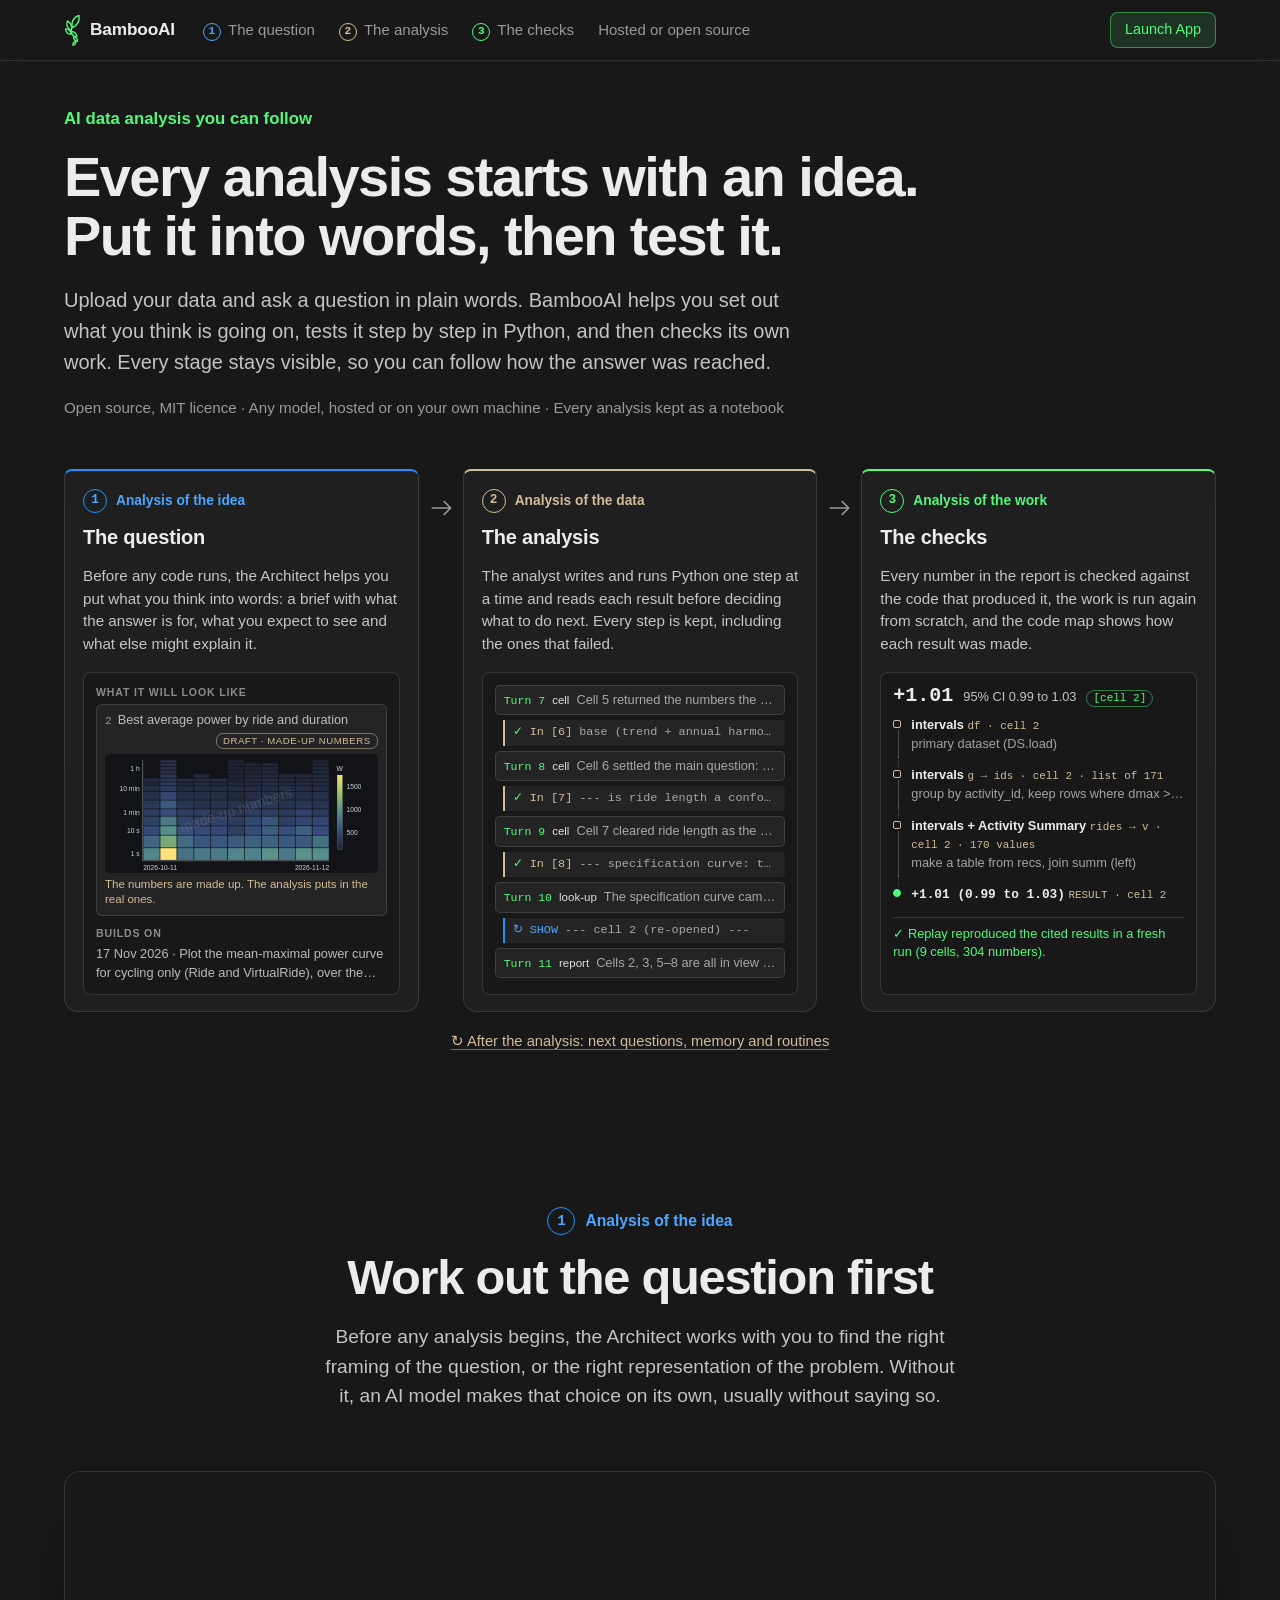
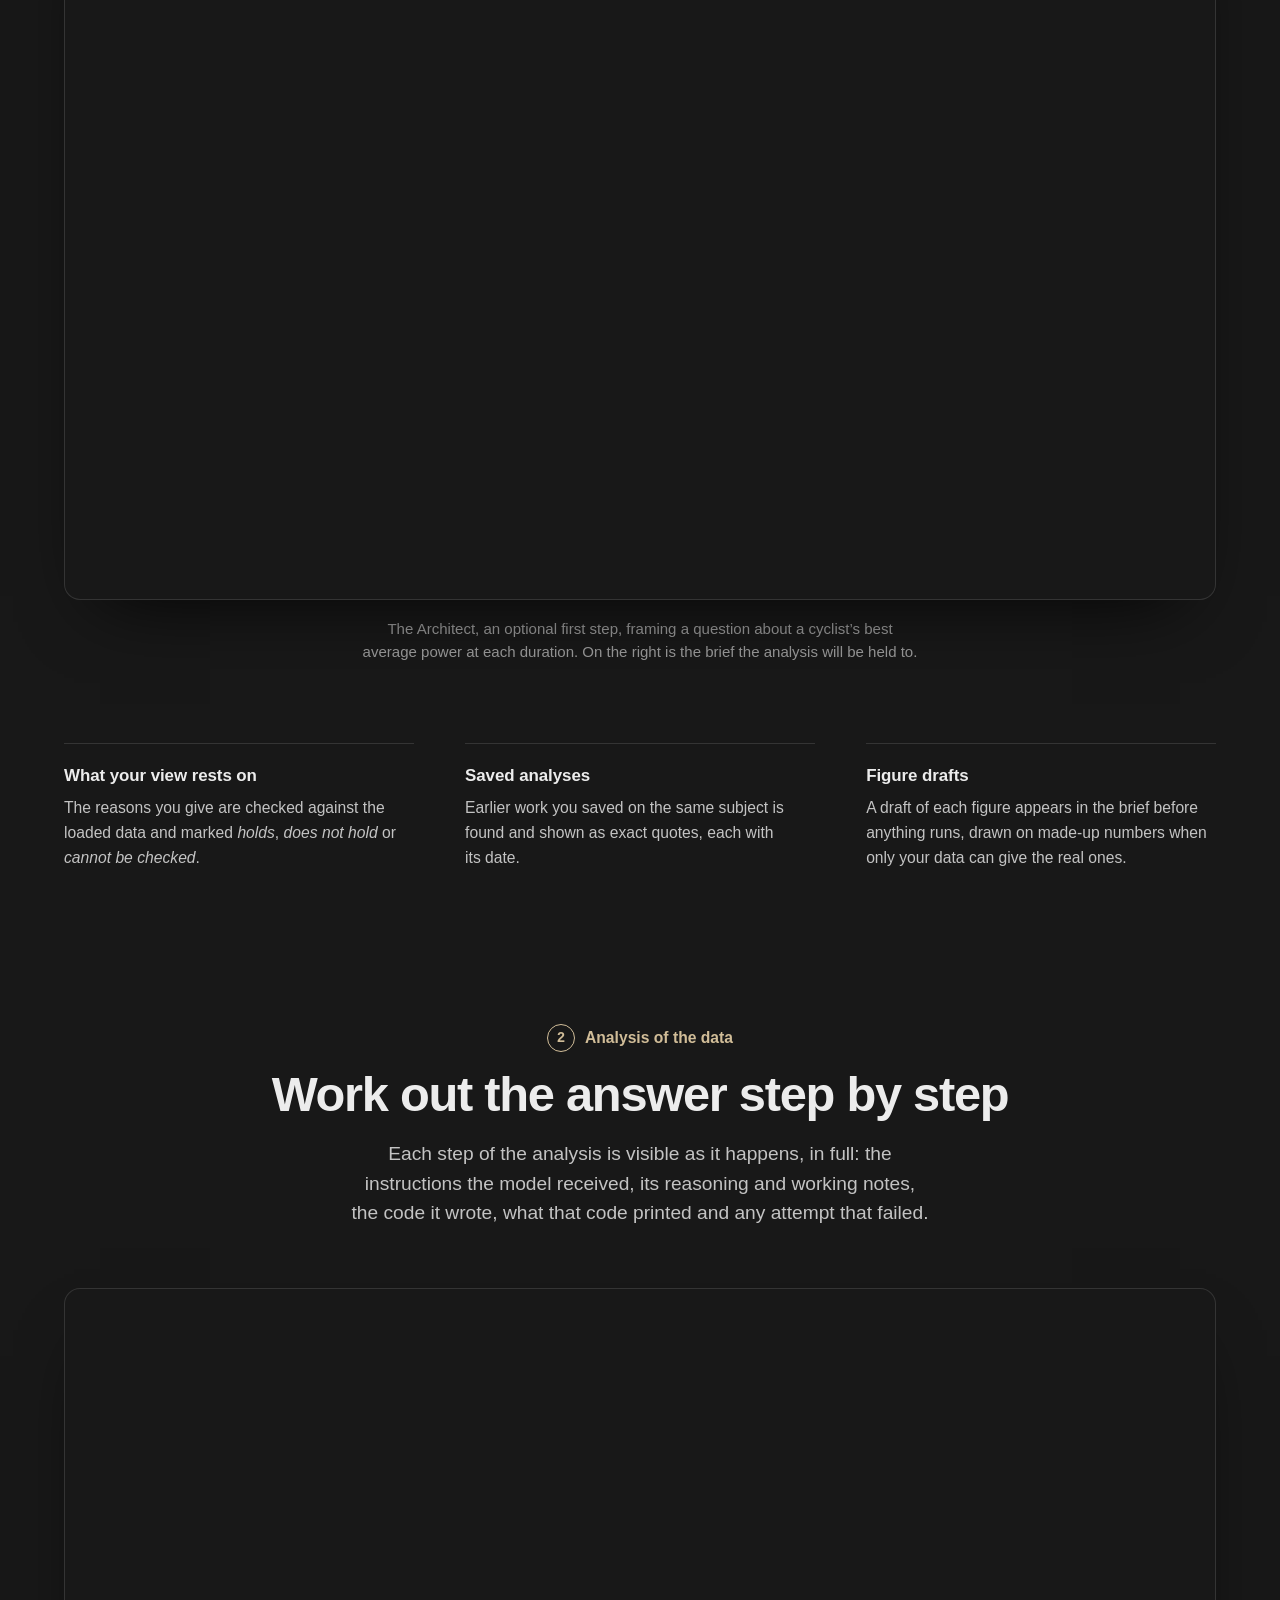
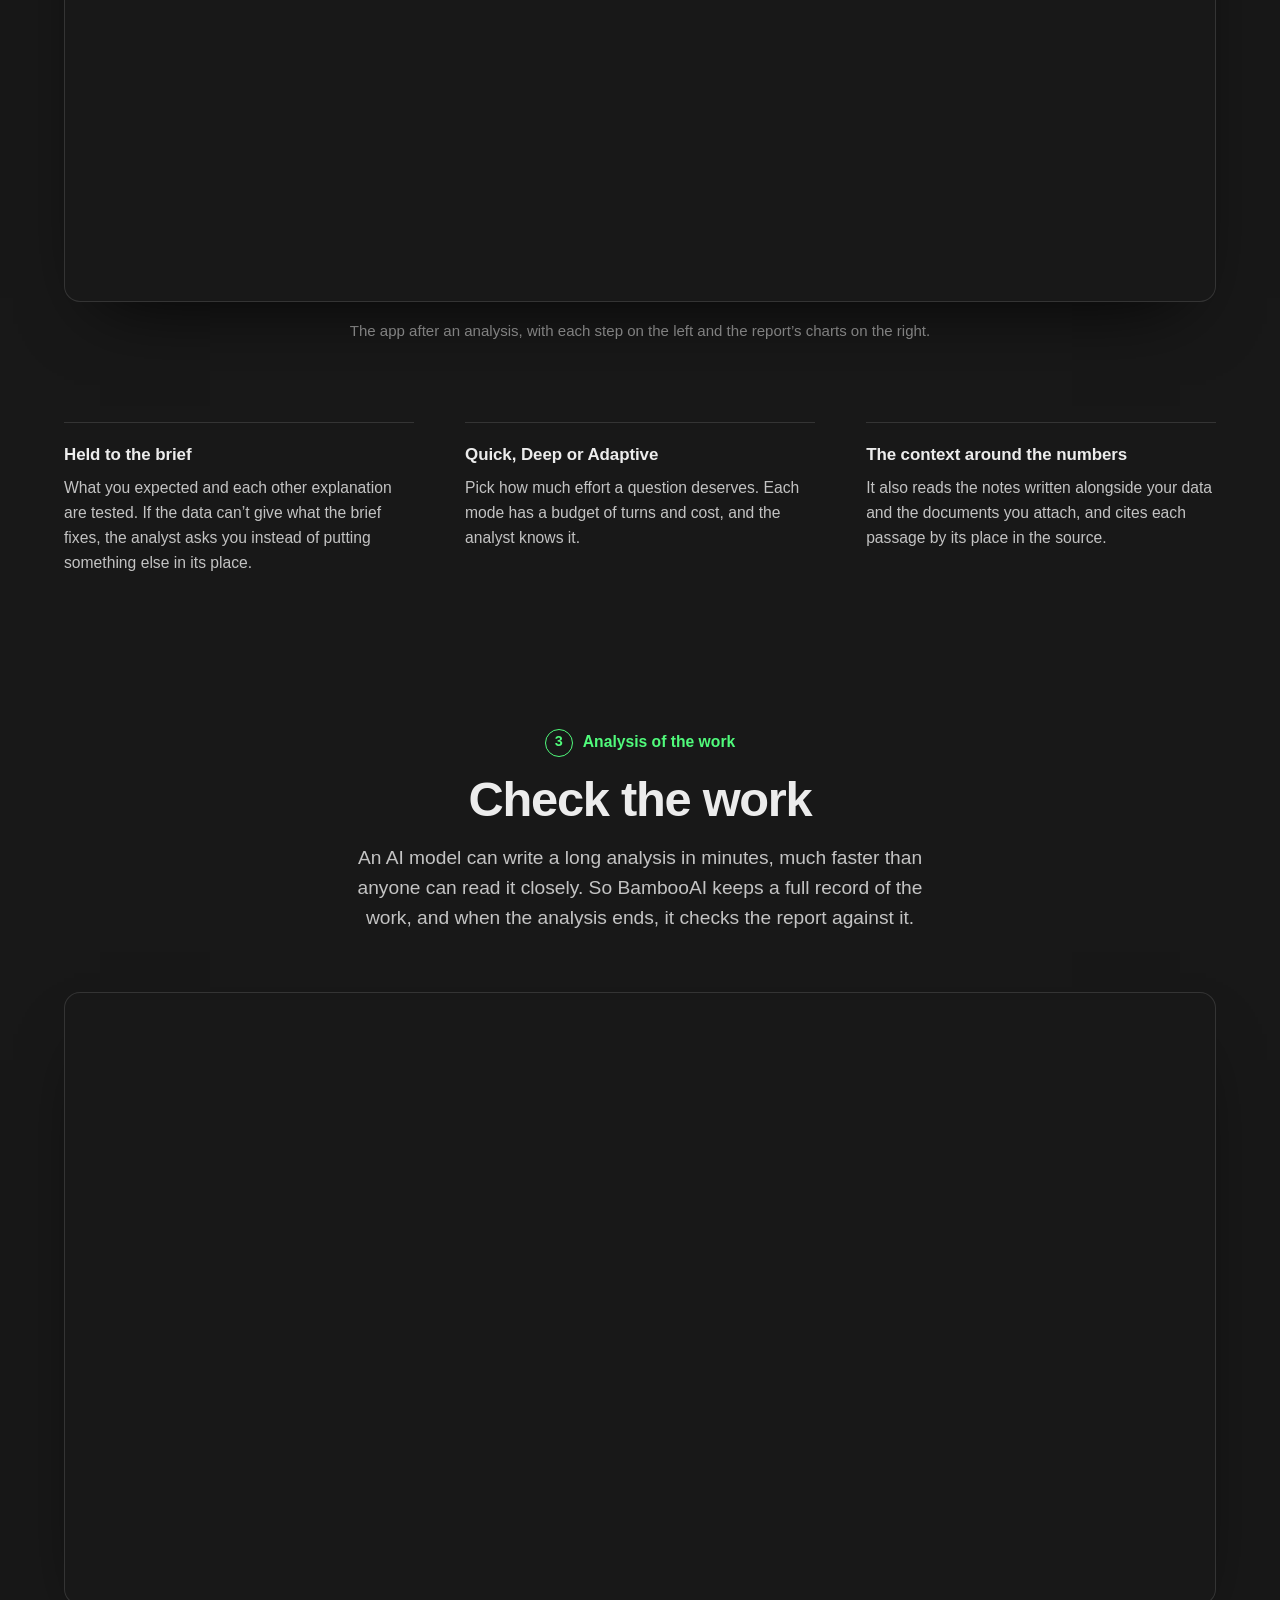
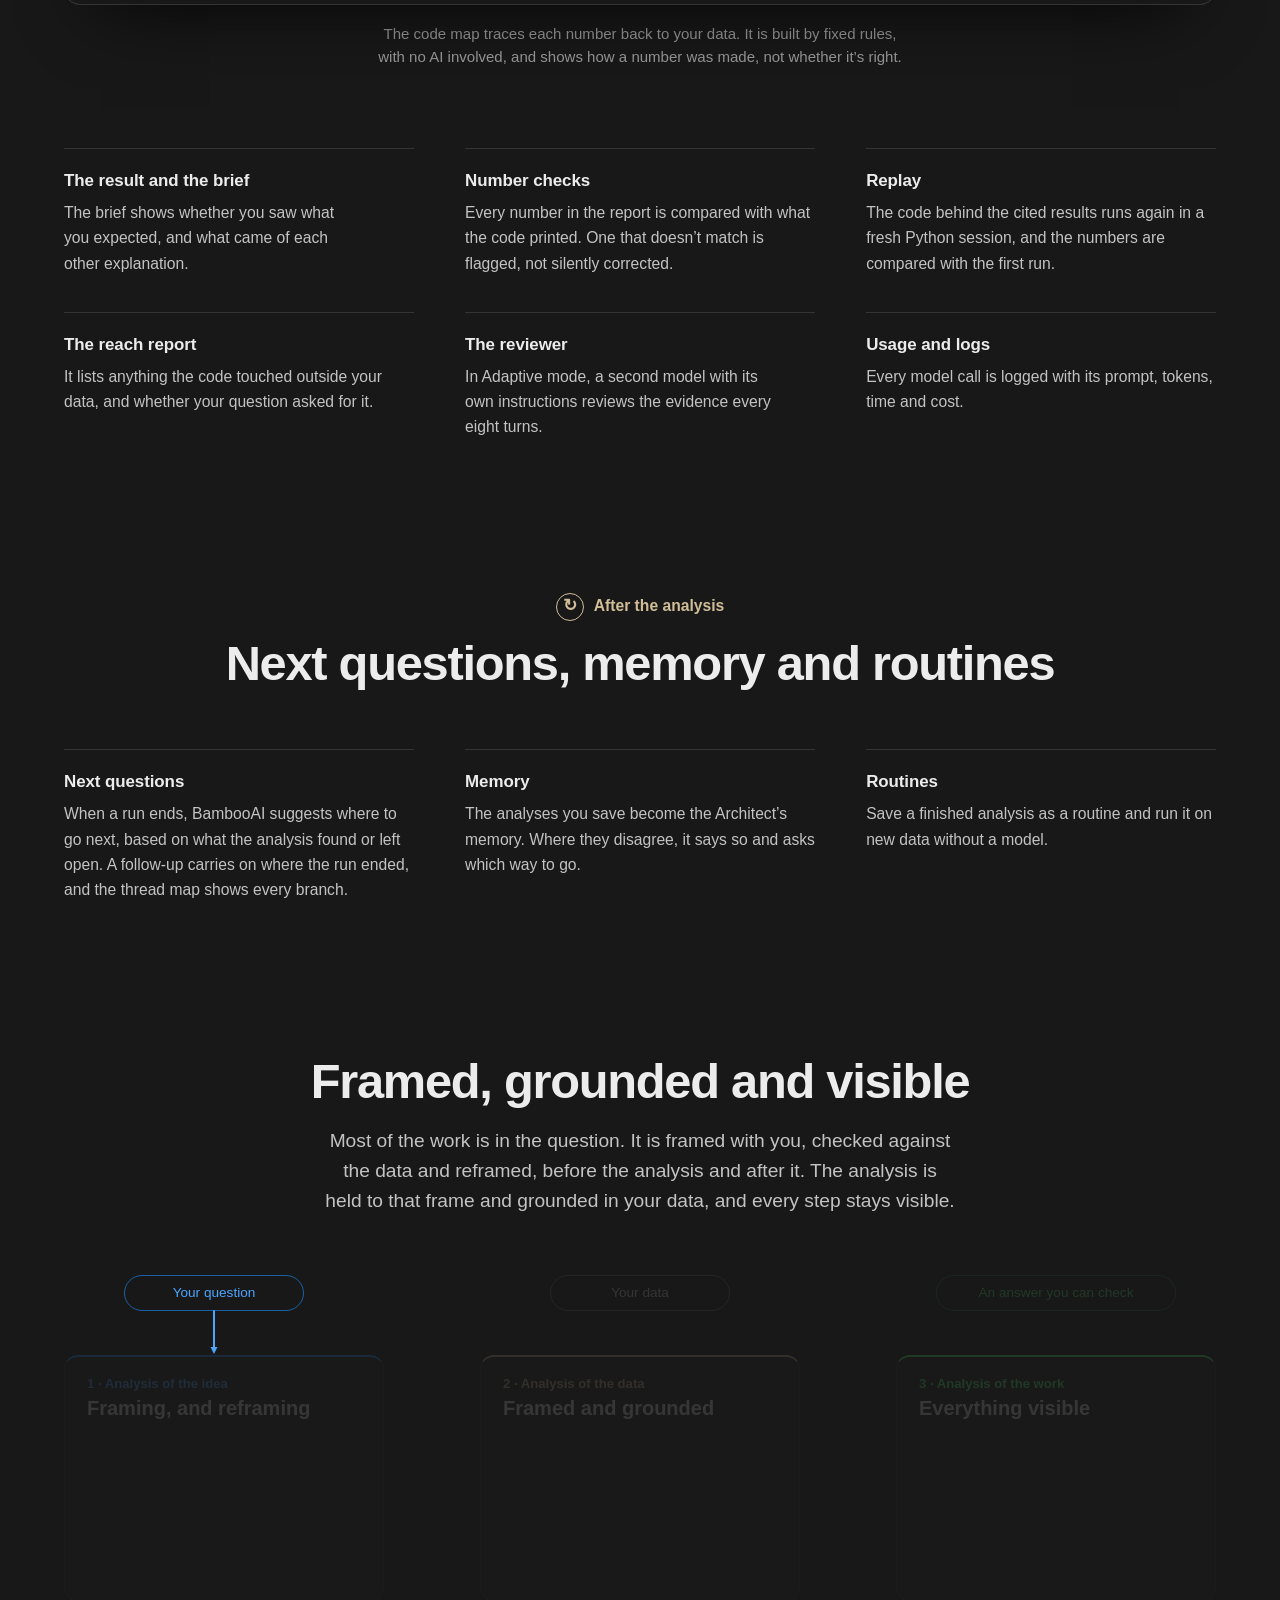
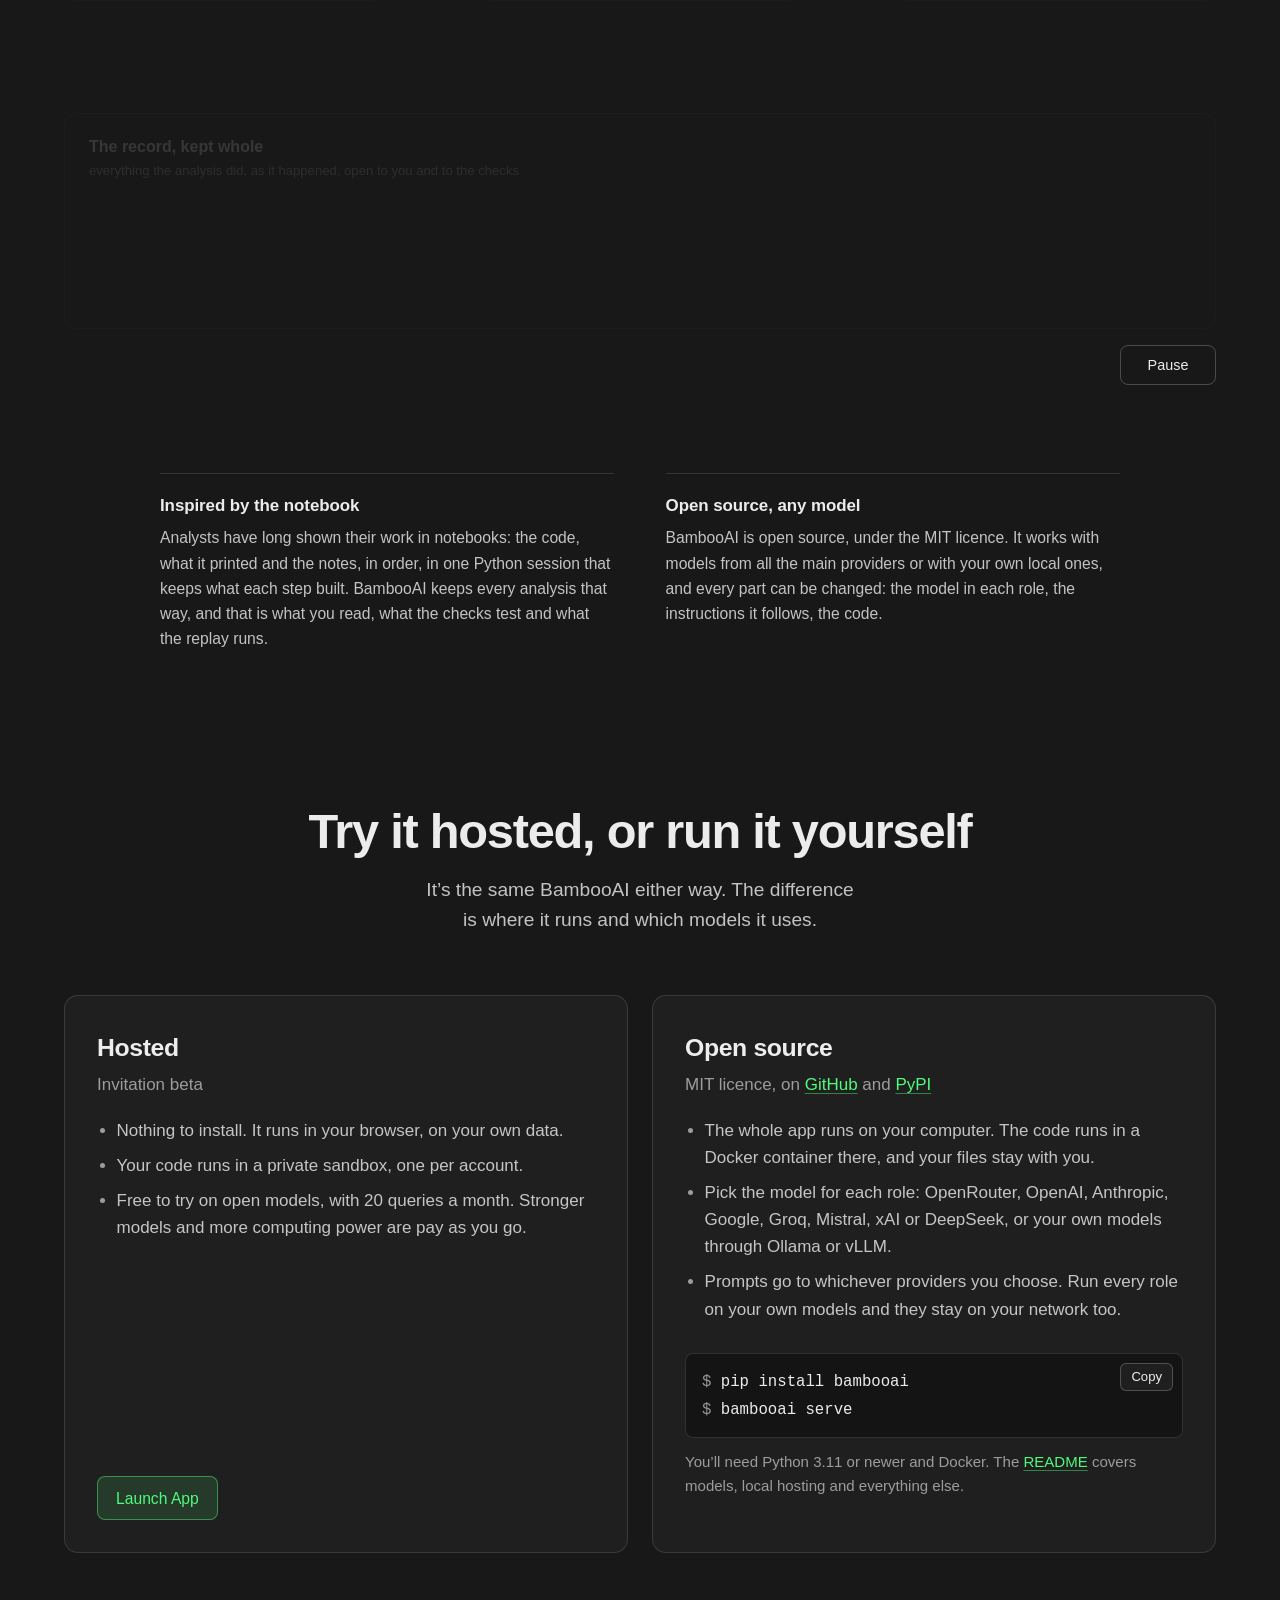
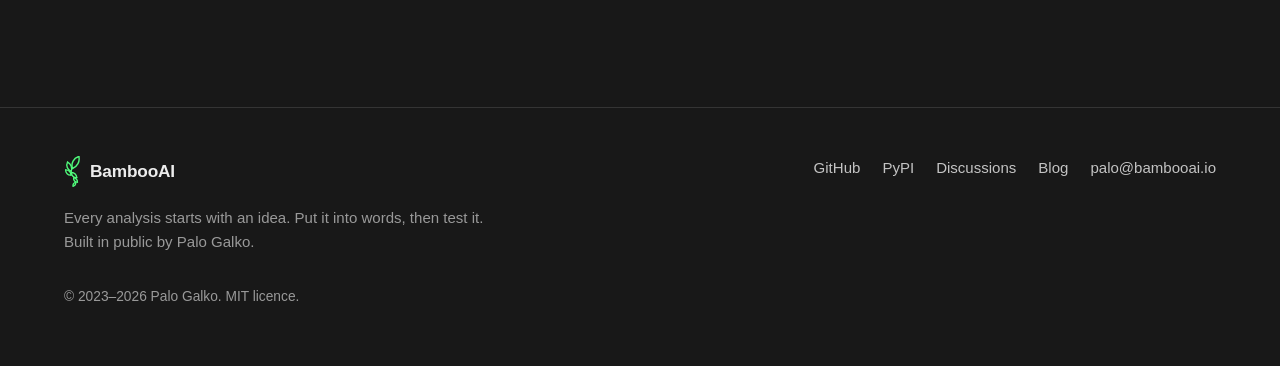
==== commit d01b8bb2: "Lead with the idea: new headline and stage names, lighter buttons, notebook and open source under th" ====
--- a/index.html
+++ b/index.html
@@ -16,7 +16,7 @@
     <meta property="og:url" content="https://bambooai.io/">
     <meta property="og:title" content="BambooAI: AI data analysis you can follow">
     <meta property="og:description" content="Ask a question about your data in plain words. BambooAI helps you think it through, does the analysis step by step, and checks the work behind every number.">
-    <meta property="og:image" content="https://bambooai.io/assets/images/og-image.png">
+    <meta property="og:image" content="https://bambooai.io/assets/images/og-image.png?v=2">
     <meta property="og:image:width" content="1200">
     <meta property="og:image:height" content="630">
     <meta name="twitter:card" content="summary_large_image">
@@ -58,15 +58,17 @@
         <section class="hero" id="top" aria-labelledby="hero-title">
             <div class="wrap">
                 <div class="hero-text">
-                    <h1 id="hero-title">AI data analysis you can follow, from the question to every number.</h1>
-                    <p class="lede">Upload your data and ask a question in plain words. BambooAI works through it in three stages: it helps you think the question through, does the analysis step by step in Python, and then checks its own work. Every stage stays visible, so you can follow how the answer was reached.</p>
+                    <p class="hero-kicker">AI data analysis you can follow</p>
+                    <h1 id="hero-title"><span class="h1-l">Every analysis starts with an idea.</span> <span class="h1-l">Put it into words, then test it.</span></h1>
+                    <p class="lede">Upload your data and ask a question in plain words. BambooAI helps you set out what you think is going on, tests it step by step in Python, and then checks its own work. Every stage stays visible, so you can follow how the answer was reached.</p>
+                    <p class="hero-facts"><span>Open source, MIT licence</span><span aria-hidden="true"> · </span><span>Any model, hosted or on your own machine</span><span aria-hidden="true"> · </span><span>Every analysis kept as a notebook</span></p>
                 </div>
 
                 <ol class="stages">
                     <li class="stage stage-q">
-                        <p class="stage-of"><span class="stage-n" aria-hidden="true">1</span>Analysis of the analyst</p>
+                        <p class="stage-of"><span class="stage-n" aria-hidden="true">1</span>Analysis of the idea</p>
                         <p class="stage-name"><a href="#question">The question</a></p>
-                        <p class="stage-text">Before any code runs, the Architect talks the question through with you and writes down a brief: what the answer is for, what you expect to see and what else might explain it.</p>
+                        <p class="stage-text">Before any code runs, the Architect helps you put what you think into words: a brief with what the answer is for, what you expect to see and what else might explain it.</p>
                         <div class="stage-view mini-brief" aria-hidden="true">
                             <p class="mb-label">What it will look like</p>
                             <div class="mb-fig">
@@ -95,7 +97,7 @@
                         </div>
                     </li>
                     <li class="stage stage-c">
-                        <p class="stage-of"><span class="stage-n" aria-hidden="true">3</span>Analysis of the analysis</p>
+                        <p class="stage-of"><span class="stage-n" aria-hidden="true">3</span>Analysis of the work</p>
                         <p class="stage-name"><a href="#checks">The checks</a></p>
                         <p class="stage-text">Every number in the report is checked against the code that produced it, the work is run again from scratch, and the code map shows how each result was made.</p>
                         <div class="stage-view mini-record" aria-hidden="true">
@@ -120,7 +122,7 @@
         <section class="section part part-q" id="question" aria-labelledby="question-title">
             <div class="wrap">
                 <header class="section-head">
-                    <p class="eyebrow"><span class="eyebrow-n" aria-hidden="true">1</span>Analysis of the analyst</p>
+                    <p class="eyebrow"><span class="eyebrow-n" aria-hidden="true">1</span>Analysis of the idea</p>
                     <h2 id="question-title">Work out the question first</h2>
                     <p>Before any analysis begins, the Architect works with you to find the right framing of the question, or the right representation of the problem. Without it, an AI model makes that choice on its own, usually without saying so.</p>
                 </header>
@@ -146,7 +148,7 @@
             <div class="wrap">
                 <header class="section-head">
                     <p class="eyebrow"><span class="eyebrow-n" aria-hidden="true">2</span>Analysis of the data</p>
-                    <h2 id="analysis-title">See every step</h2>
+                    <h2 id="analysis-title">Work out the answer step by step</h2>
                     <p>Each step of the analysis is visible as it happens, in full: the instructions the model received, its reasoning and working notes, the code it wrote, what that code printed and any attempt that failed.</p>
                 </header>
                 <figure class="showcase">
@@ -160,9 +162,9 @@
                     <figcaption>The app after an analysis, with each step on the left and the report’s charts on the right.</figcaption>
                 </figure>
                 <ul class="facts">
+                    <li><h3>Held to the brief</h3><p>What you expected and each other explanation are tested. If the data can’t give what the brief fixes, the analyst asks you instead of putting something else in its place.</p></li>
                     <li><h3>Quick, Deep or Adaptive</h3><p>Pick how much effort a question deserves. Each mode has a budget of turns and cost, and the analyst knows it.</p></li>
                     <li><h3>The context around the numbers</h3><p>It also reads the notes written alongside your data and the documents you attach, and cites each passage by its place in the source.</p></li>
-                    <li><h3>Follow-ups and branches</h3><p>A follow-up carries on where the last run ended. Branch off any earlier analysis and see them all on the thread map.</p></li>
                 </ul>
             </div>
         </section>
@@ -170,7 +172,7 @@
         <section class="section part part-c" id="checks" aria-labelledby="checks-title">
             <div class="wrap">
                 <header class="section-head">
-                    <p class="eyebrow"><span class="eyebrow-n" aria-hidden="true">3</span>Analysis of the analysis</p>
+                    <p class="eyebrow"><span class="eyebrow-n" aria-hidden="true">3</span>Analysis of the work</p>
                     <h2 id="checks-title">Check the work</h2>
                     <p>An AI model can write a long analysis in minutes, much faster than anyone can read it closely. So BambooAI keeps a full record of the work, and when the analysis ends, it checks the report against it.</p>
                 </header>
@@ -185,9 +187,9 @@
                     <figcaption>The code map traces each number back to your data. It is built by fixed rules, with no AI involved, and shows how a number was made, not whether it’s right.</figcaption>
                 </figure>
                 <ul class="facts">
+                    <li><h3>The result and the brief</h3><p>The brief shows whether you saw what you expected, and what came of each other explanation.</p></li>
                     <li><h3>Number checks</h3><p>Every number in the report is compared with what the code printed. One that doesn’t match is flagged, not silently corrected.</p></li>
                     <li><h3>Replay</h3><p>The code behind the cited results runs again in a fresh Python session, and the numbers are compared with the first run.</p></li>
-                    <li><h3>The result and the brief</h3><p>The brief shows whether you saw what you expected, and what came of each other explanation.</p></li>
                     <li><h3>The reach report</h3><p>It lists anything the code touched outside your data, and whether your question asked for it.</p></li>
                     <li><h3>The reviewer</h3><p>In Adaptive mode, a second model with its own instructions reviews the evidence every eight turns.</p></li>
                     <li><h3>Usage and logs</h3><p>Every model call is logged with its prompt, tokens, time and cost.</p></li>
@@ -202,7 +204,7 @@
                     <h2 id="again-title">Next questions, memory and routines</h2>
                 </header>
                 <ul class="facts">
-                    <li><h3>Next questions</h3><p>When a run ends, BambooAI suggests where to go next, based on what the analysis found or left open.</p></li>
+                    <li><h3>Next questions</h3><p>When a run ends, BambooAI suggests where to go next, based on what the analysis found or left open. A follow-up carries on where the run ended, and the thread map shows every branch.</p></li>
                     <li><h3>Memory</h3><p>The analyses you save become the Architect’s memory. Where they disagree, it says so and asks which way to go.</p></li>
                     <li><h3>Routines</h3><p>Save a finished analysis as a routine and run it on new data without a model.</p></li>
                 </ul>
@@ -230,7 +232,7 @@
                     <svg class="dg-ar dg-d dg-q" data-t="on:0.8" role="img" aria-label="From your question into the framing" viewBox="0 0 8 43" style="--x: 146px; --y: 36px; --w: 8px; --h: 43px; --n: 36"><path class="dg-line" d="M4 0 V36"></path><path class="dg-head" d="M0.5 36 L4 43 L7.5 36 Z"></path></svg>
                     <svg class="dg-ar dg-d dg-q" data-t="on:3.7" role="img" aria-label="From your data into the framing: what the brief rests on is looked up" viewBox="0 0 204 65" style="--x: 282px; --y: 14px; --w: 204px; --h: 65px; --n: 254"><path class="dg-line" d="M204 4 H4 V58"></path><path class="dg-head" d="M0.5 58 L4 65 L7.5 58 Z"></path></svg>
                     <p class="dg-lb dg-d dg-q" data-t="on:3.7" style="--x: 302px; --y: 28px; --w: 176px; text-align: center">looked up</p>
-                    <div class="dg-stage dg-g dg-q" data-t="on:1.2 act:1.2-5.8 loop:1.9-5.4 act:14.9-17 loop:15.1-16.9" style="--x: 0px; --y: 80px; --w: 320px; --h: 246px"><p class="dg-of">1 · Analysis of the analyst</p><p class="dg-name">Framing, and reframing</p><div class="dg-brief dg-ln" data-t="on:1.4"><p class="dg-bh"><span>The brief</span><span class="dg-vn"><span class="dg-ver" data-t="on:1.4-2.4">version 1</span><span class="dg-ver" data-t="on:2.4-3.2">version 2</span><span class="dg-ver" data-t="on:3.2-4.5">version 3</span><span class="dg-ver" data-t="on:4.5-5.1">version 4</span><span class="dg-ver last" data-t="on:5.1-15.5">version 5</span><span class="dg-ver" data-t="on:15.5-16.5">next question, version 1</span><span class="dg-ver" data-t="on:16.5">next question, version 2</span></span></p><ul class="dg-bl"><li class="dg-ln" data-t="on:1.5">What it is for</li><li class="dg-ln" data-t="on:1.7"><span>What you think, and why</span><span class="dg-mks"><span class="dg-mk ok" data-t="on:4.2">✓<span class="visually-hidden"> holds,</span></span><span class="dg-mk no" data-t="on:4.35">✕<span class="visually-hidden"> does not hold,</span></span><span class="dg-mk un" data-t="on:4.5">?<span class="visually-hidden"> cannot be checked</span></span></span></li><li class="dg-ln" data-t="on:2.0">What you expect to see</li><li class="dg-ln" data-t="on:2.3">What would change your mind</li><li class="dg-ln" data-t="on:4.8">Other explanations to test</li></ul></div></div>
+                    <div class="dg-stage dg-g dg-q" data-t="on:1.2 act:1.2-5.8 loop:1.9-5.4 act:14.9-17 loop:15.1-16.9" style="--x: 0px; --y: 80px; --w: 320px; --h: 246px"><p class="dg-of">1 · Analysis of the idea</p><p class="dg-name">Framing, and reframing</p><div class="dg-brief dg-ln" data-t="on:1.4"><p class="dg-bh"><span>The brief</span><span class="dg-vn"><span class="dg-ver" data-t="on:1.4-2.4">version 1</span><span class="dg-ver" data-t="on:2.4-3.2">version 2</span><span class="dg-ver" data-t="on:3.2-4.5">version 3</span><span class="dg-ver" data-t="on:4.5-5.1">version 4</span><span class="dg-ver last" data-t="on:5.1-15.5">version 5</span><span class="dg-ver" data-t="on:15.5-16.5">next question, version 1</span><span class="dg-ver" data-t="on:16.5">next question, version 2</span></span></p><ul class="dg-bl"><li class="dg-ln" data-t="on:1.5">What it is for</li><li class="dg-ln" data-t="on:1.7"><span>What you think, and why</span><span class="dg-mks"><span class="dg-mk ok" data-t="on:4.2">✓<span class="visually-hidden"> holds,</span></span><span class="dg-mk no" data-t="on:4.35">✕<span class="visually-hidden"> does not hold,</span></span><span class="dg-mk un" data-t="on:4.5">?<span class="visually-hidden"> cannot be checked</span></span></span></li><li class="dg-ln" data-t="on:2.0">What you expect to see</li><li class="dg-ln" data-t="on:2.3">What would change your mind</li><li class="dg-ln" data-t="on:4.8">Other explanations to test</li></ul></div></div>
                     <svg class="dg-ar dg-d dg-q" data-t="on:2.2" role="img" aria-label="From the framing into the record: the conversation and every version of the brief" viewBox="0 0 8 112" style="--x: 96px; --y: 326px; --w: 8px; --h: 112px; --n: 105"><path class="dg-line" d="M4 0 V105"></path><path class="dg-head" d="M0.5 105 L4 112 L7.5 105 Z"></path></svg>
                     <svg class="dg-ar dg-d dg-q" data-t="on:2.9" role="img" aria-label="From the record back into the framing: saved analyses, and how the result turned out" viewBox="0 0 8 111" style="--x: 216px; --y: 327px; --w: 8px; --h: 111px; --n: 104"><path class="dg-line" d="M4 111 V7"></path><path class="dg-head" d="M0.5 7 L4 0 L7.5 7 Z"></path></svg>
                     <p class="dg-lb dg-d dg-q" data-t="on:2.9" style="--x: 236px; --y: 374px; --w: 250px; text-align: left"><span class="dg-ver" data-t="on:2.9-14.3">saved analyses</span><span class="dg-ver last" data-t="on:14.3">how it turned out, saved analyses</span></p>
@@ -253,7 +255,7 @@
                     <svg class="dg-ar dg-d dg-c" data-t="on:11.0" role="img" aria-label="From the record to the checks, which read it" viewBox="0 0 8 111" style="--x: 988px; --y: 327px; --w: 8px; --h: 111px; --n: 104"><path class="dg-line" d="M4 111 V7"></path><path class="dg-head" d="M0.5 7 L4 0 L7.5 7 Z"></path></svg>
                     <p class="dg-lb dg-d dg-c" data-t="on:11.0" style="--x: 826px; --y: 374px; --w: 150px; text-align: right">read by the checks</p>
                     <p class="dg-conn dg-m dg-c" data-t="on:11.0"><span>read by the checks</span></p>
-                    <div class="dg-stage dg-g dg-c" data-t="on:10.6 act:10.6-14" style="--x: 832px; --y: 80px; --w: 320px; --h: 246px"><p class="dg-of">3 · Analysis of the analysis</p><p class="dg-name">Everything visible</p><ul class="dg-parts"><li class="dg-ln" data-t="on:12.0">Every number checked against the code</li><li class="dg-ln" data-t="on:12.2">The work run again from scratch</li><li class="dg-ln" data-t="on:12.4">Each number traced back to your data</li><li class="dg-ln" data-t="on:12.6">What the code touched outside your data</li><li class="dg-ln" data-t="on:12.8">How it turned out, against the brief</li></ul></div>
+                    <div class="dg-stage dg-g dg-c" data-t="on:10.6 act:10.6-14" style="--x: 832px; --y: 80px; --w: 320px; --h: 246px"><p class="dg-of">3 · Analysis of the work</p><p class="dg-name">Everything visible</p><ul class="dg-parts"><li class="dg-ln" data-t="on:12.0">Every number checked against the code</li><li class="dg-ln" data-t="on:12.2">The work run again from scratch</li><li class="dg-ln" data-t="on:12.4">Each number traced back to your data</li><li class="dg-ln" data-t="on:12.6">What the code touched outside your data</li><li class="dg-ln" data-t="on:12.8">How it turned out, against the brief</li></ul></div>
                     <svg class="dg-ar dg-d dg-c" data-t="on:13.3" role="img" aria-label="From the checks to an answer you can check" viewBox="0 0 8 43" style="--x: 988px; --y: 37px; --w: 8px; --h: 43px; --n: 36"><path class="dg-line" d="M4 43 V7"></path><path class="dg-head" d="M0.5 7 L4 0 L7.5 7 Z"></path></svg>
                     <p class="dg-conn dg-m dg-c" data-t="on:13.3"></p>
                     <p class="dg-chip dg-g dg-c" data-t="on:13.7" style="--x: 872px; --y: 0px; --w: 240px; --h: 36px">An answer you can check</p>
@@ -261,13 +263,10 @@
                     </div>
                     <div class="dg-foot"><button class="dg-ctl" type="button" hidden>Replay</button></div>
                 </figure>
-            </div>
-        </section>
-
-        <section class="section idea" aria-labelledby="idea-title">
-            <div class="wrap">
-                <h2 class="idea-label" id="idea-title">The idea behind it</h2>
-                <p class="idea-text">BambooAI is built on the view that AI-generated analysis should be open to the same scrutiny as any other analytical work. Reproducible calculations are an important part of that, but the question, the choice of methods, the assumptions and the interpretation need to stay open to examination too, and they still need a person to think them through.</p>
+                <ul class="facts record-points">
+                    <li><h3>Inspired by the notebook</h3><p>Analysts have long shown their work in notebooks: the code, what it printed and the notes, in order, in one Python session that keeps what each step built. BambooAI keeps every analysis that way, and that is what you read, what the checks test and what the replay runs.</p></li>
+                    <li><h3>Open source, any model</h3><p>BambooAI is open source, under the MIT licence. It works with models from all the main providers or with your own local ones, and every part can be changed: the model in each role, the instructions it follows, the code.</p></li>
+                </ul>
             </div>
         </section>
 
@@ -318,7 +317,7 @@
                     <svg class="mark" aria-hidden="true" focusable="false"><use href="#leaves"></use></svg>
                     <span class="brand-name">BambooAI</span>
                 </a>
-                <p>AI data analysis you can follow, from the question to every number. Built in public by Palo Galko.</p>
+                <p>Every analysis starts with an idea. Put it into words, then test it. Built in public by Palo Galko.</p>
             </div>
             <nav class="footer-links" aria-label="Elsewhere">
                 <ul>
--- a/style.css
+++ b/style.css
@@ -160,19 +160,22 @@
     padding: 0 18px;
     border: 1px solid transparent;
     border-radius: var(--radius-small);
-    font: 600 0.98rem/1.1 var(--ui);
+    font: 500 0.98rem/1.1 var(--ui);
     text-decoration: none;
     cursor: pointer;
     white-space: nowrap;
 }
 
+/* the main action: tinted rather than filled, so it leads without weighing on the page */
 .btn-primary {
-    background: var(--green);
-    color: var(--green-ink);
+    background: rgba(80, 250, 123, 0.12);
+    color: var(--green);
+    border-color: rgba(80, 250, 123, 0.45);
 }
 
 .btn-primary:hover {
-    background: var(--green-hover);
+    background: rgba(80, 250, 123, 0.2);
+    border-color: rgba(80, 250, 123, 0.7);
 }
 
 .btn-secondary {
@@ -346,7 +349,15 @@
 }
 
 .hero-text {
-    max-width: 62rem;
+    max-width: 68rem;
+}
+
+/* what BambooAI is, above the headline */
+.hero-kicker {
+    margin: 0 0 14px;
+    color: var(--green);
+    font-size: 1.05rem;
+    font-weight: 600;
 }
 
 .hero h1 {
@@ -356,11 +367,28 @@
     letter-spacing: -0.028em;
 }
 
+/* the headline's two sentences, each on a line of its own at every width */
+.h1-l {
+    display: block;
+}
+
 .lede {
     max-width: 46rem;
     margin: 0;
     font-size: clamp(1.1rem, 1rem + 0.35vw, 1.25rem);
     line-height: 1.55;
+}
+
+/* three plain facts under the lede; on a narrow screen each moves to the next line whole */
+.hero-facts {
+    margin: 18px 0 0;
+    color: var(--text-muted);
+    font-size: 0.95rem;
+    line-height: 1.6;
+}
+
+.hero-facts span:not([aria-hidden]) {
+    white-space: nowrap;
 }
 
 /* the three stages, left to right: the question (blue, what goes in), the analysis (sand, the cells), the checks (green,
@@ -1556,6 +1584,14 @@
     }
 }
 
+/* the two points under the diagram: where the design comes from, and what BambooAI itself is. Two to a row, one on a
+   phone, like the points under each stage */
+.record-points {
+    grid-template-columns: repeat(2, minmax(0, 1fr));
+    max-width: 60rem;
+    margin: clamp(56px, 7vw, 88px) auto 0;
+}
+
 @media print {
     .is-armed .dg-g,
     .is-armed .dg-ln,
@@ -1579,28 +1615,6 @@
     }
 }
 
-/* ---- the idea behind it ---- */
-
-.idea {
-    text-align: center;
-}
-
-.idea-label {
-    margin: 0 0 16px;
-    color: var(--text-muted);
-    font-size: 0.98rem;
-    font-weight: 600;
-}
-
-.idea-text {
-    max-width: 46rem;
-    margin: 0 auto;
-    color: var(--text-strong);
-    font-size: clamp(1.15rem, 1.02rem + 0.5vw, 1.4rem);
-    line-height: 1.55;
-    text-wrap: balance;
-}
-
 /* ---- sections fade in as they come into view. The script adds .reveal only when it runs, the reader has not asked
    for reduced motion and the block is still below the fold, so without the script nothing is ever hidden ---- */
 .reveal {
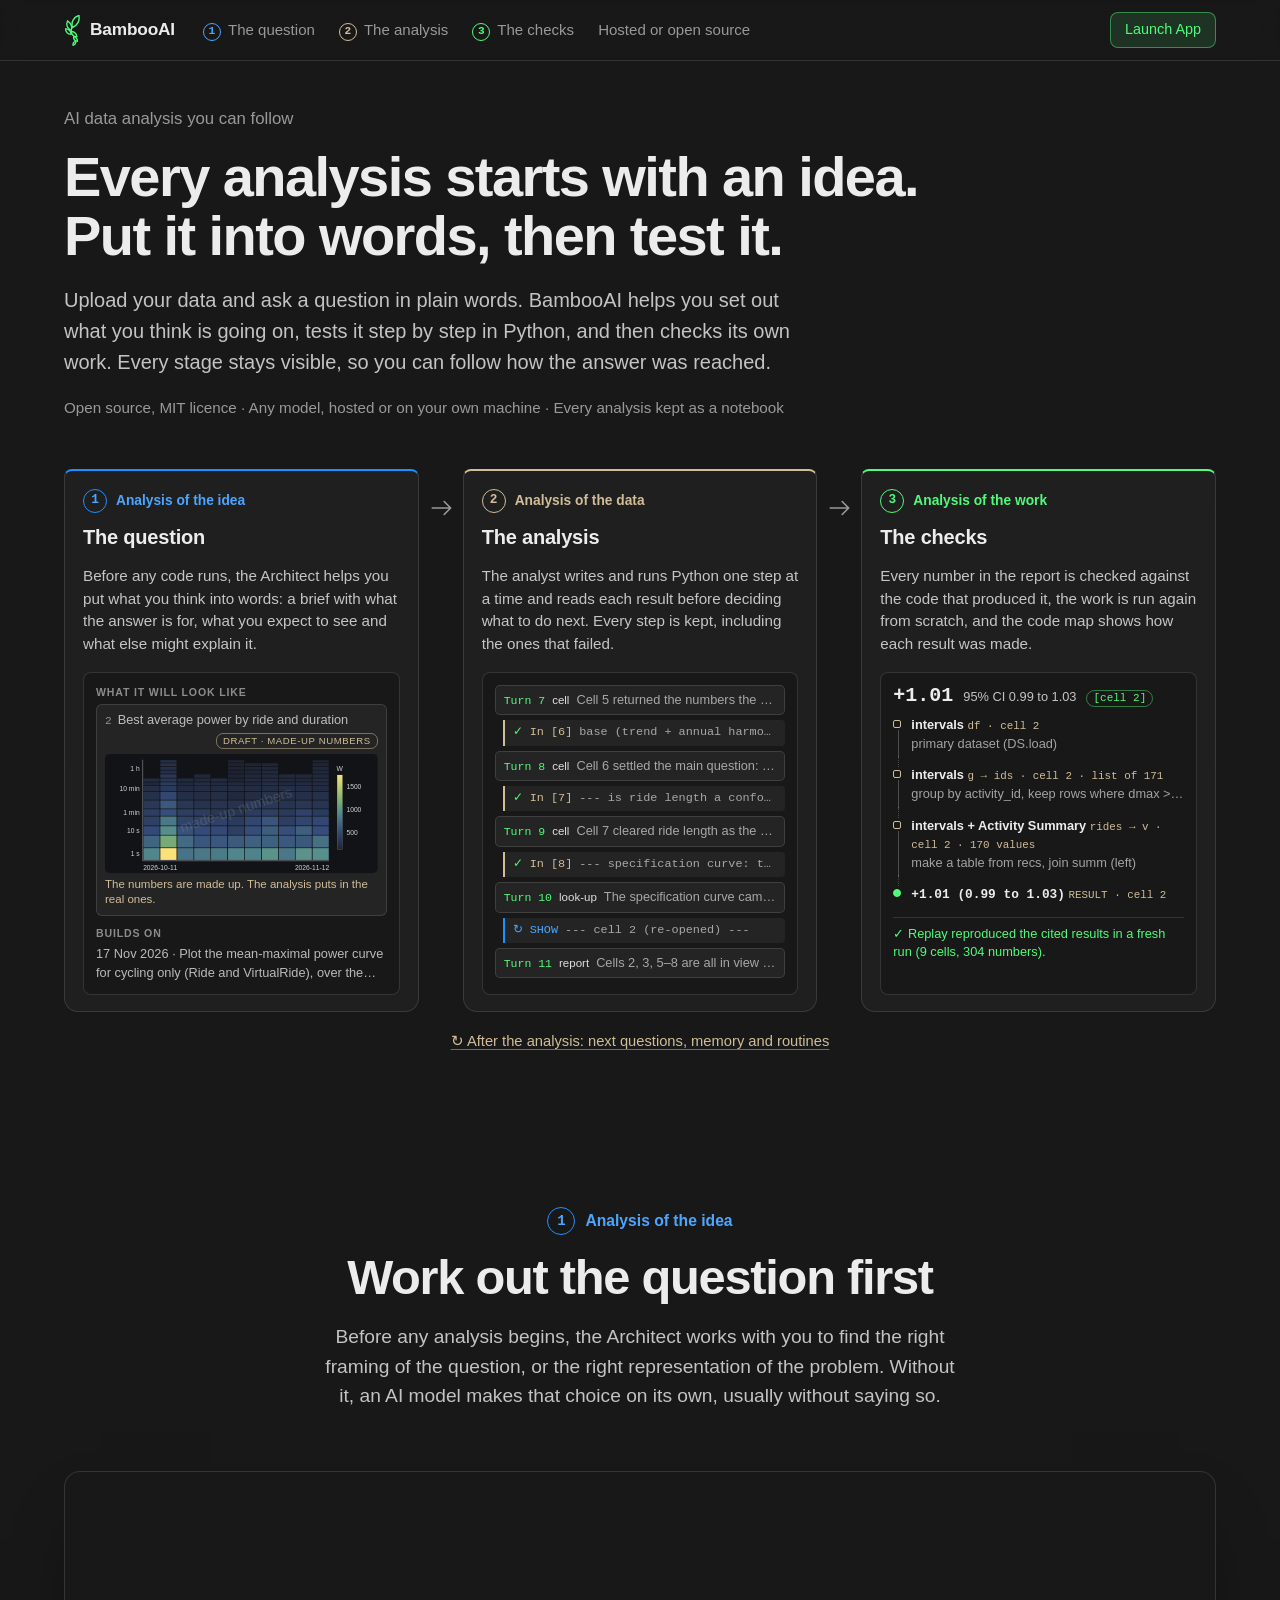
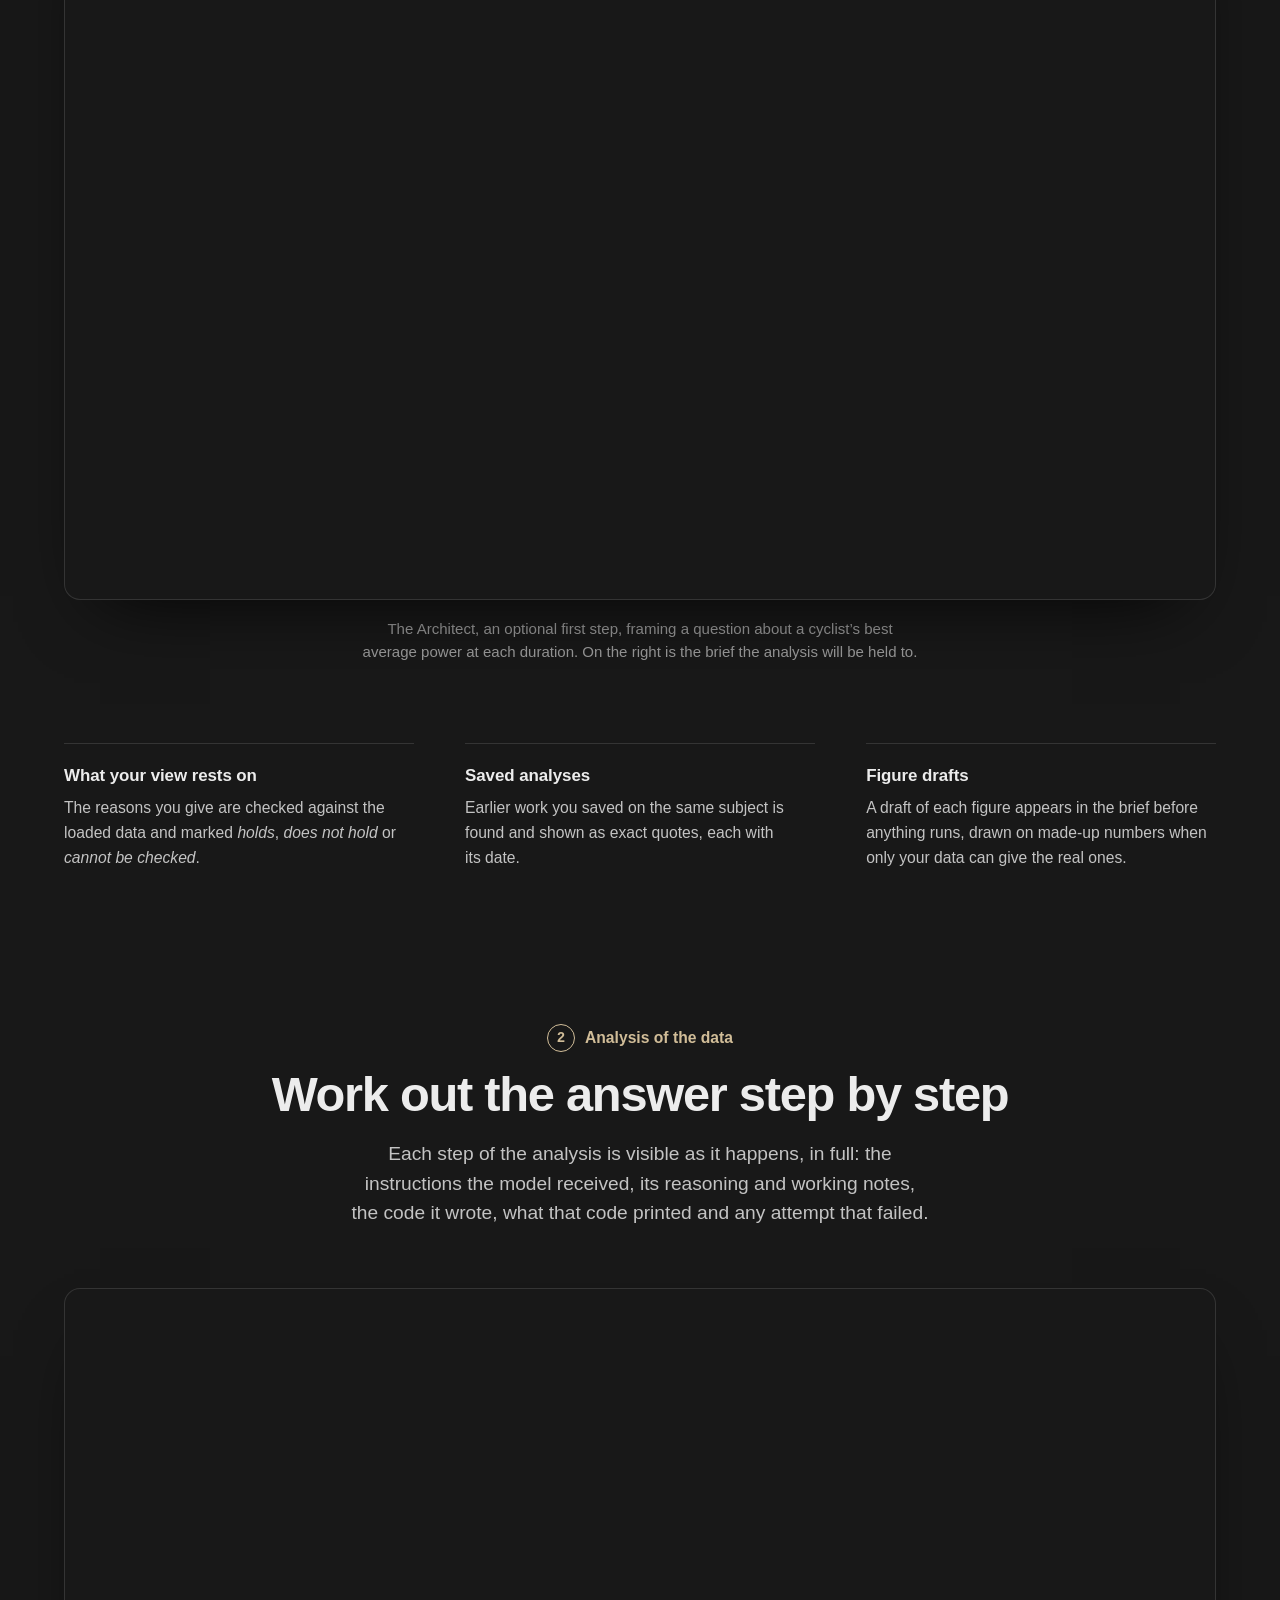
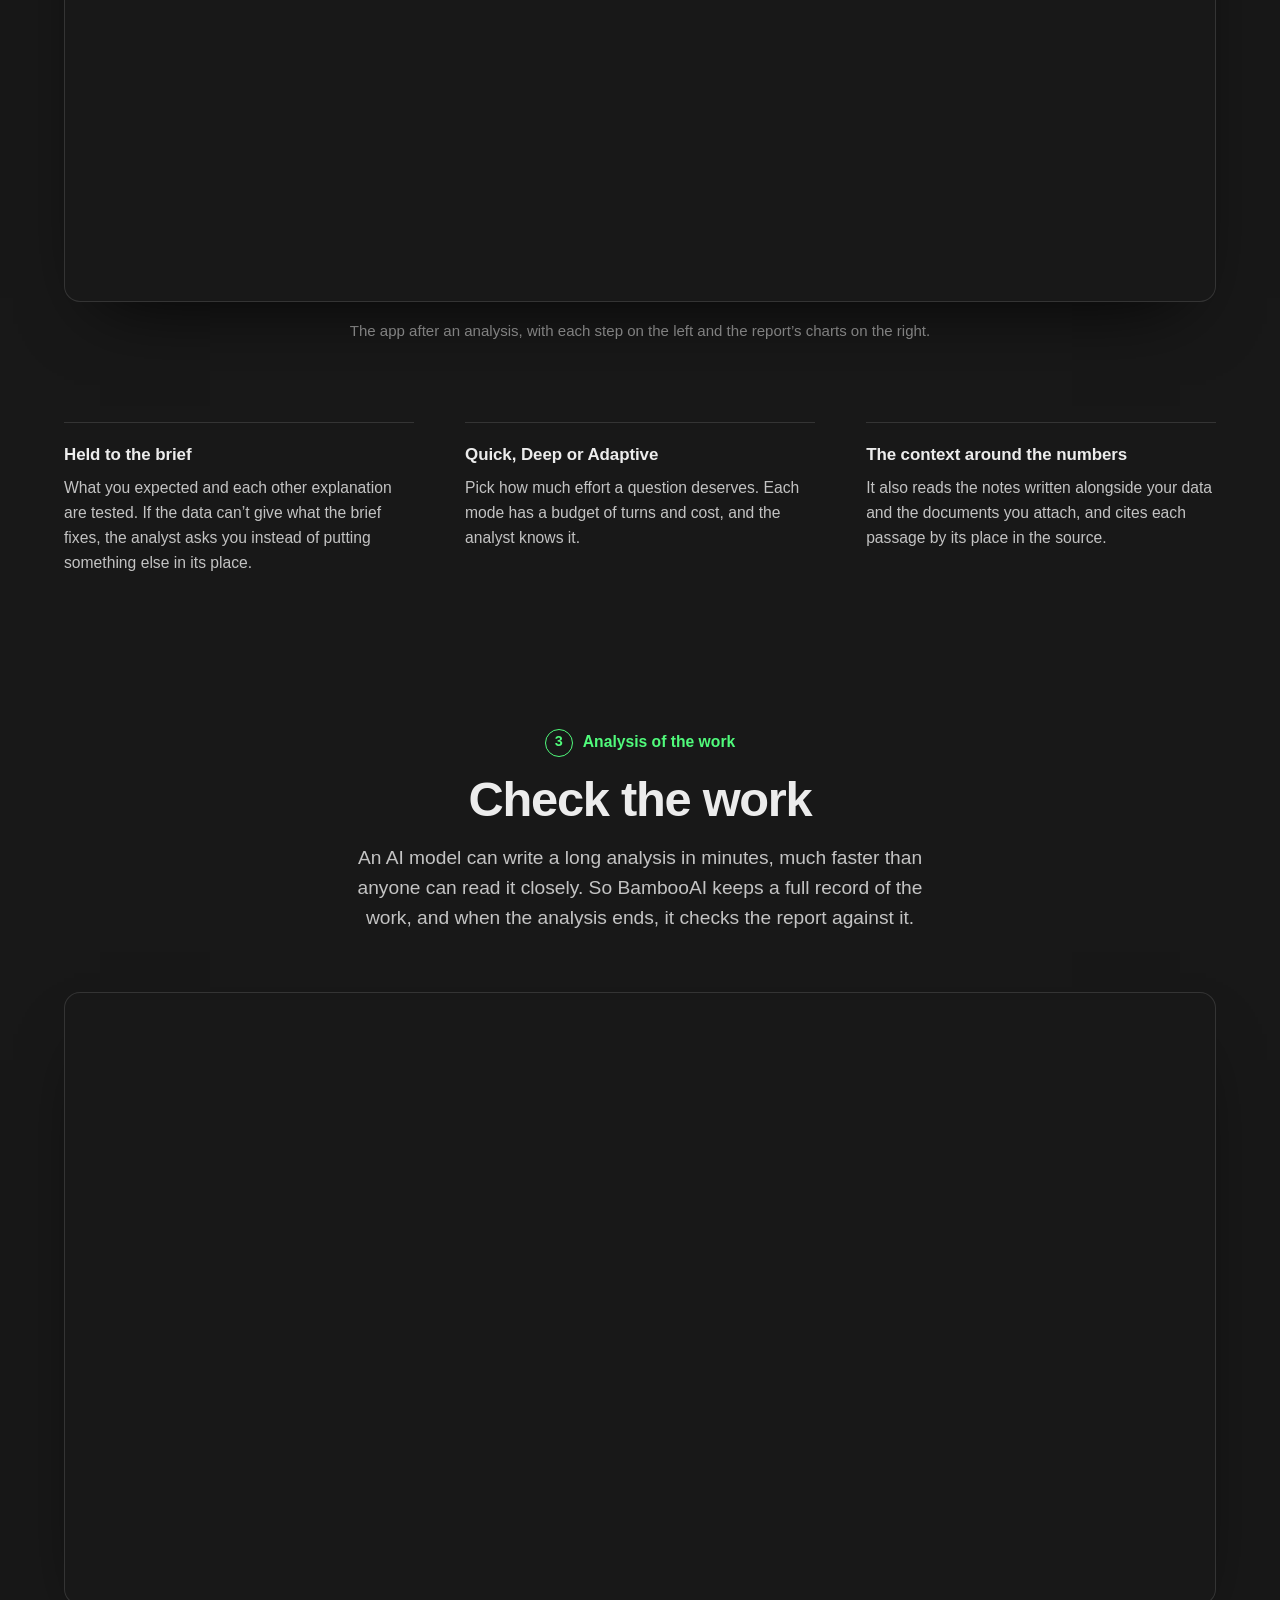
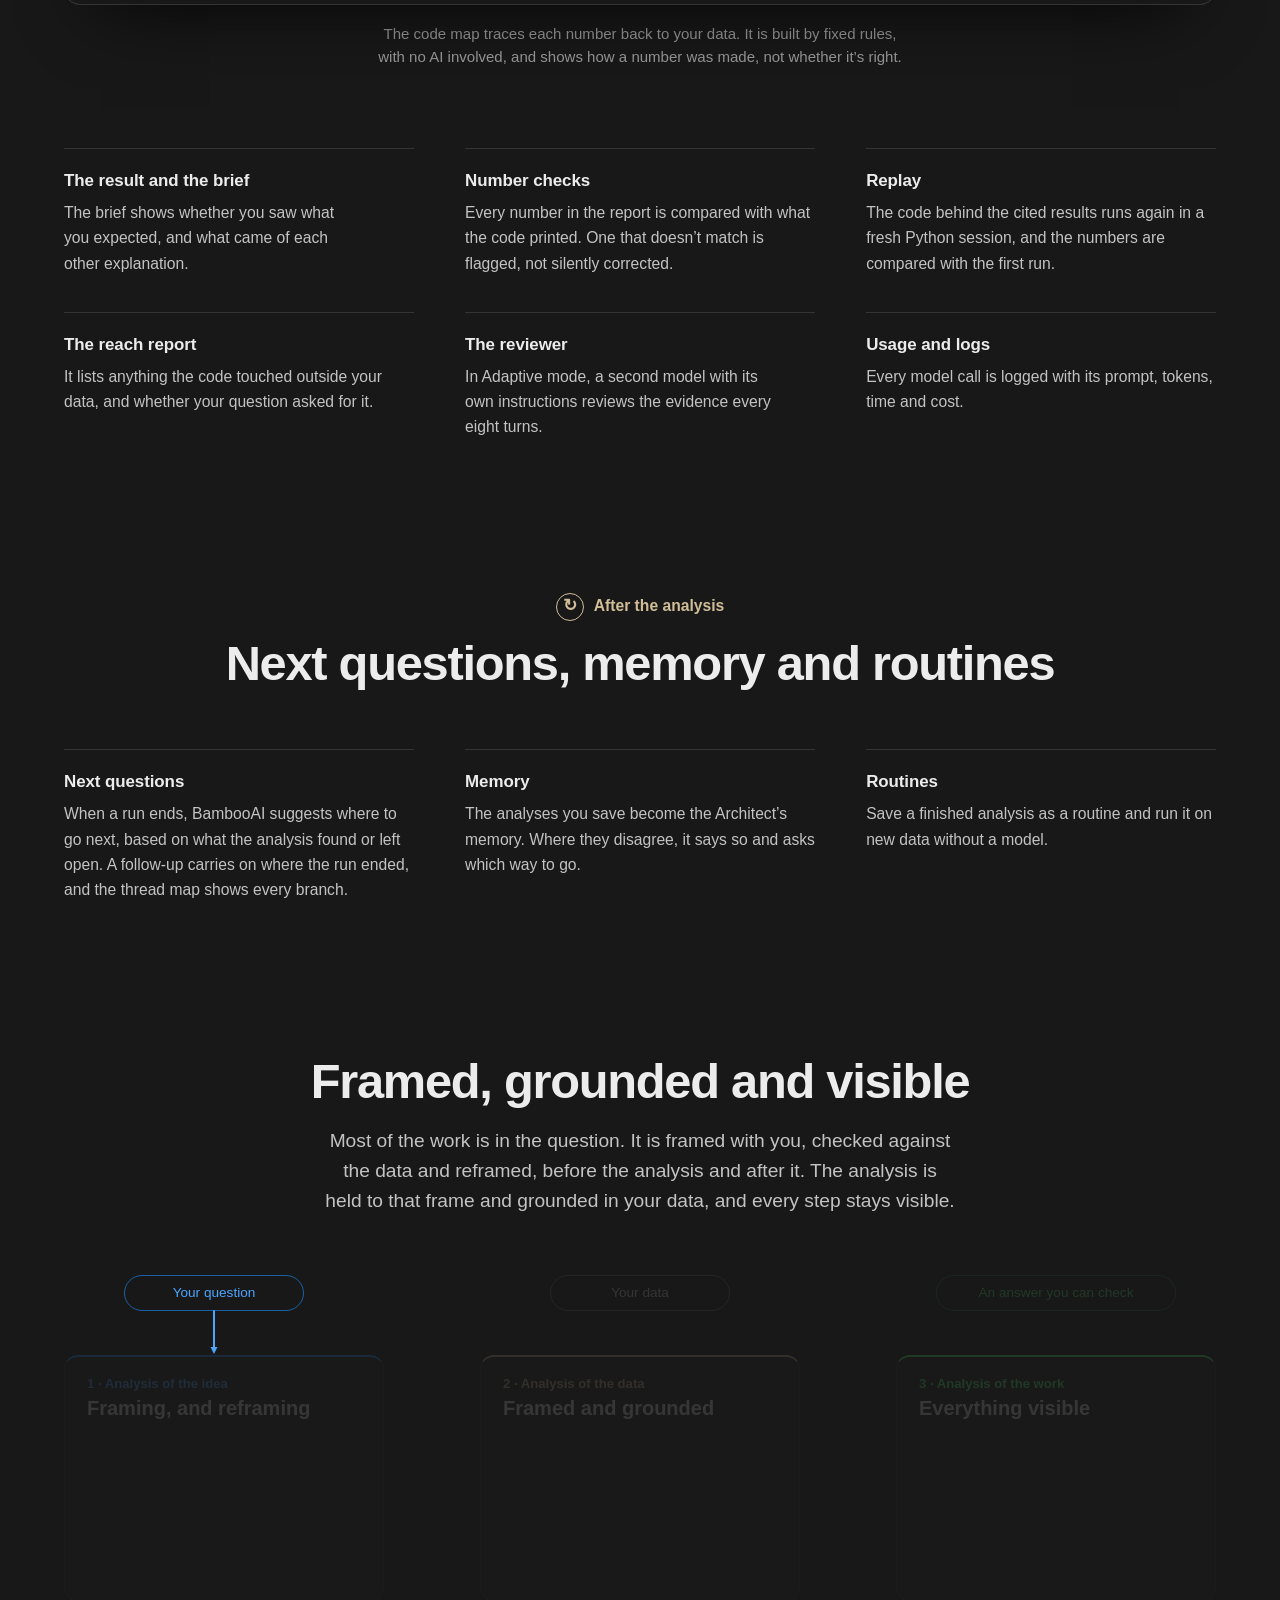
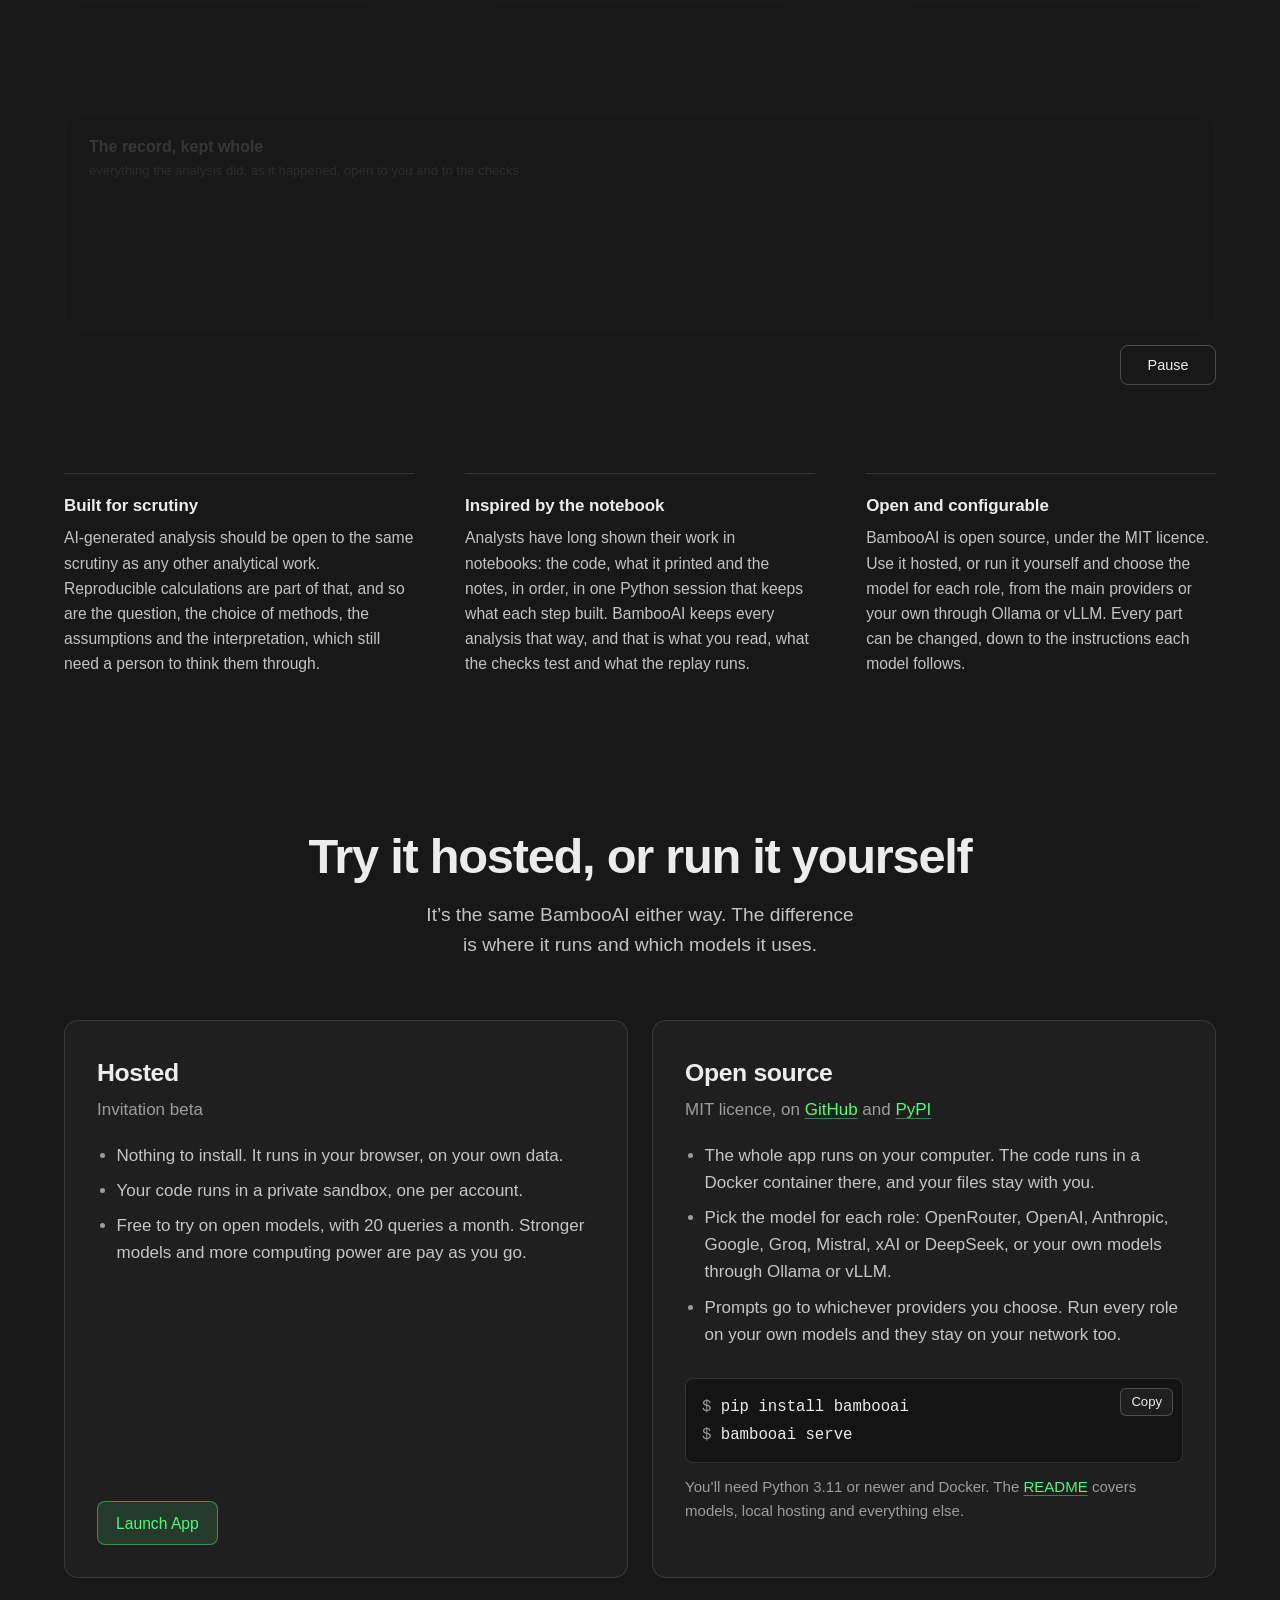
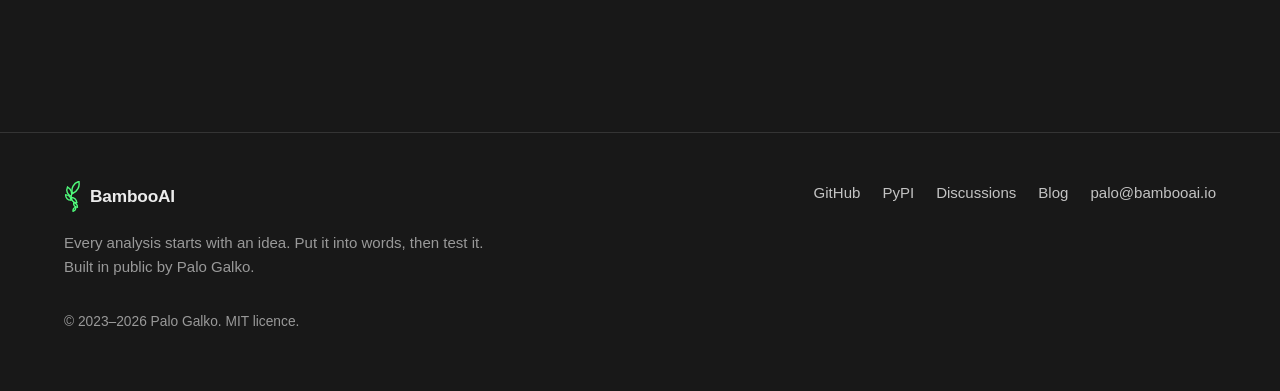
==== commit 2fa14e5d: "Three points under the diagram, and a quiet label above the headline" ====
--- a/index.html
+++ b/index.html
@@ -16,7 +16,7 @@
     <meta property="og:url" content="https://bambooai.io/">
     <meta property="og:title" content="BambooAI: AI data analysis you can follow">
     <meta property="og:description" content="Ask a question about your data in plain words. BambooAI helps you think it through, does the analysis step by step, and checks the work behind every number.">
-    <meta property="og:image" content="https://bambooai.io/assets/images/og-image.png?v=2">
+    <meta property="og:image" content="https://bambooai.io/assets/images/og-image.png?v=3">
     <meta property="og:image:width" content="1200">
     <meta property="og:image:height" content="630">
     <meta name="twitter:card" content="summary_large_image">
@@ -264,8 +264,9 @@
                     <div class="dg-foot"><button class="dg-ctl" type="button" hidden>Replay</button></div>
                 </figure>
                 <ul class="facts record-points">
+                    <li><h3>Built for scrutiny</h3><p>AI-generated analysis should be open to the same scrutiny as any other analytical work. Reproducible calculations are part of that, and so are the question, the choice of methods, the assumptions and the interpretation, which still need a person to think them through.</p></li>
                     <li><h3>Inspired by the notebook</h3><p>Analysts have long shown their work in notebooks: the code, what it printed and the notes, in order, in one Python session that keeps what each step built. BambooAI keeps every analysis that way, and that is what you read, what the checks test and what the replay runs.</p></li>
-                    <li><h3>Open source, any model</h3><p>BambooAI is open source, under the MIT licence. It works with models from all the main providers or with your own local ones, and every part can be changed: the model in each role, the instructions it follows, the code.</p></li>
+                    <li><h3>Open and configurable</h3><p>BambooAI is open source, under the MIT licence. Use it hosted, or run it yourself and choose the model for each role, from the main providers or your own through Ollama or vLLM. Every part can be changed, down to the instructions each model follows.</p></li>
                 </ul>
             </div>
         </section>
--- a/style.css
+++ b/style.css
@@ -352,12 +352,12 @@
     max-width: 68rem;
 }
 
-/* what BambooAI is, above the headline */
+/* what BambooAI is, above the headline: quiet, since colour is kept for the stages and the diagram */
 .hero-kicker {
     margin: 0 0 14px;
-    color: var(--green);
+    color: var(--text-muted);
     font-size: 1.05rem;
-    font-weight: 600;
+    font-weight: 500;
 }
 
 .hero h1 {
@@ -1584,12 +1584,10 @@
     }
 }
 
-/* the two points under the diagram: where the design comes from, and what BambooAI itself is. Two to a row, one on a
-   phone, like the points under each stage */
+/* the three points under the diagram: why it is built for scrutiny, where the design comes from, and what BambooAI
+   itself is. Three to a row, as under each stage, and the same width as the record above them */
 .record-points {
-    grid-template-columns: repeat(2, minmax(0, 1fr));
-    max-width: 60rem;
-    margin: clamp(56px, 7vw, 88px) auto 0;
+    margin-top: clamp(56px, 7vw, 88px);
 }
 
 @media print {
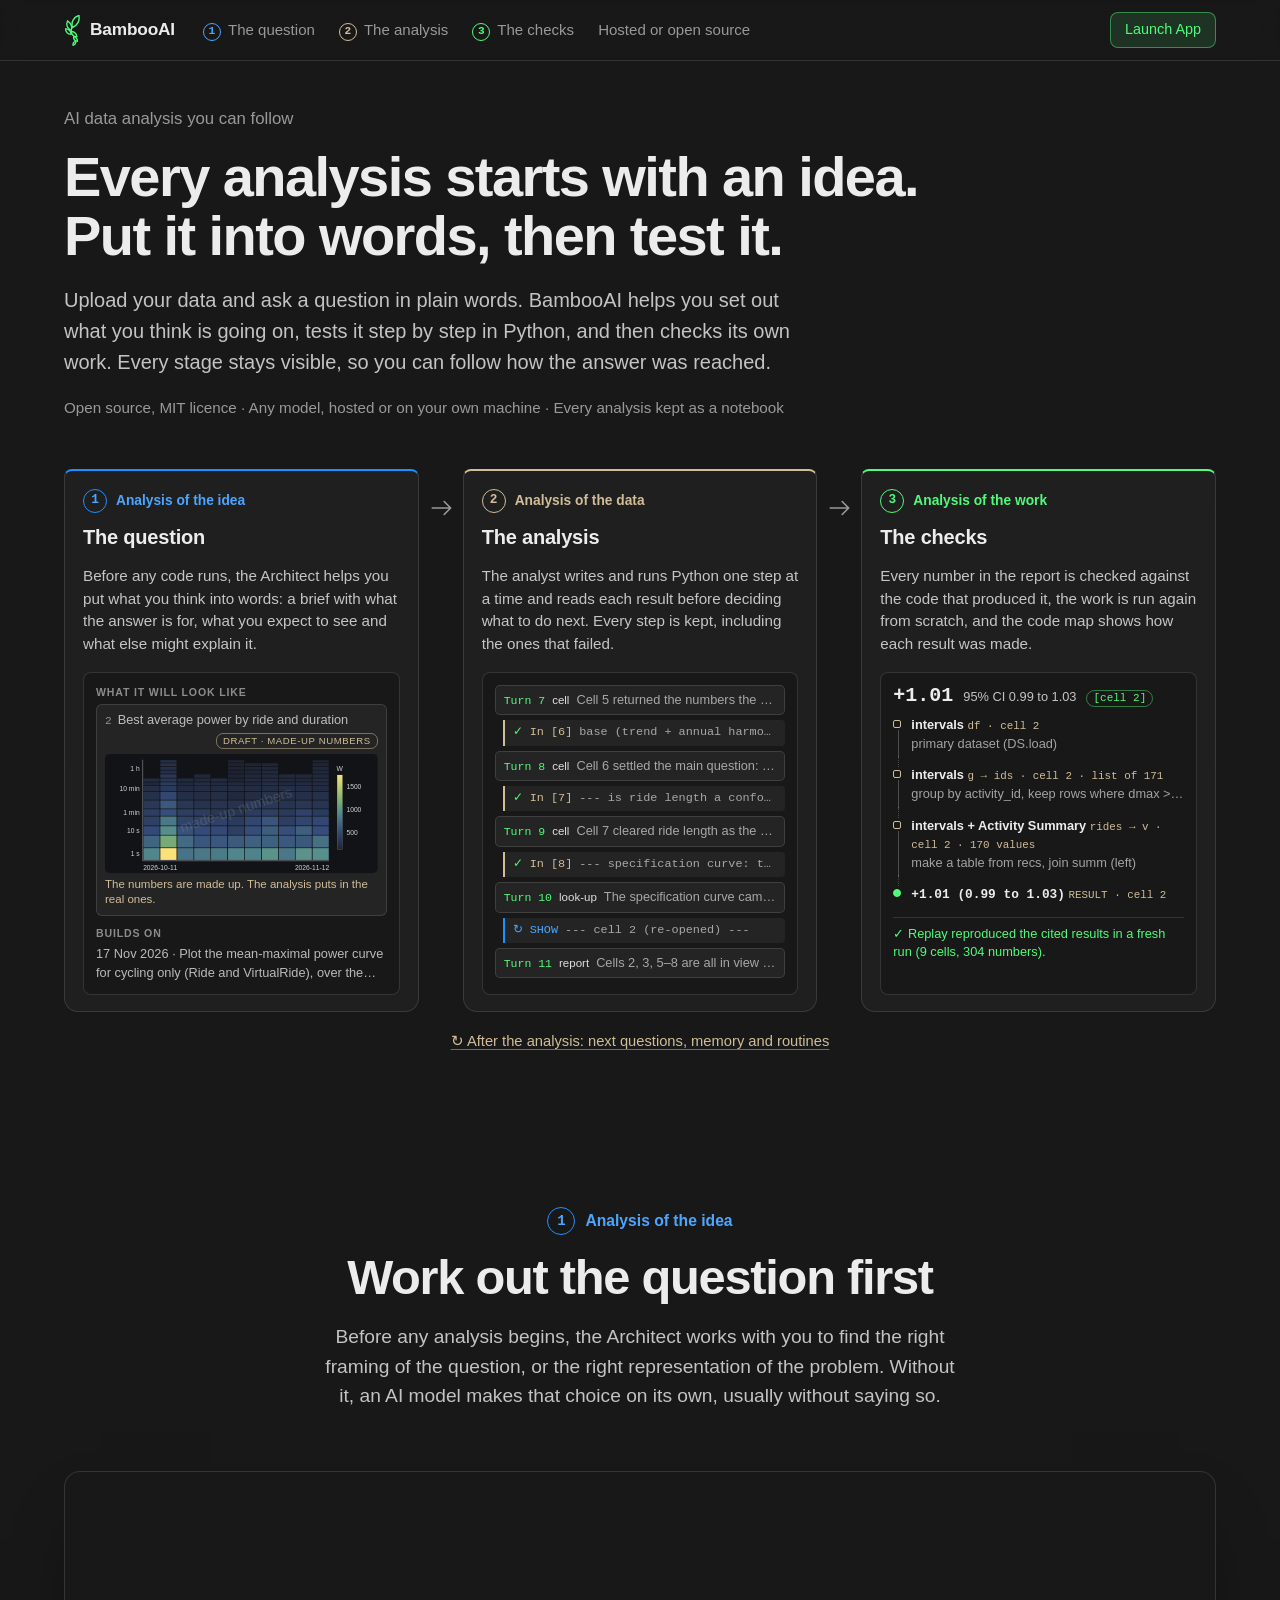
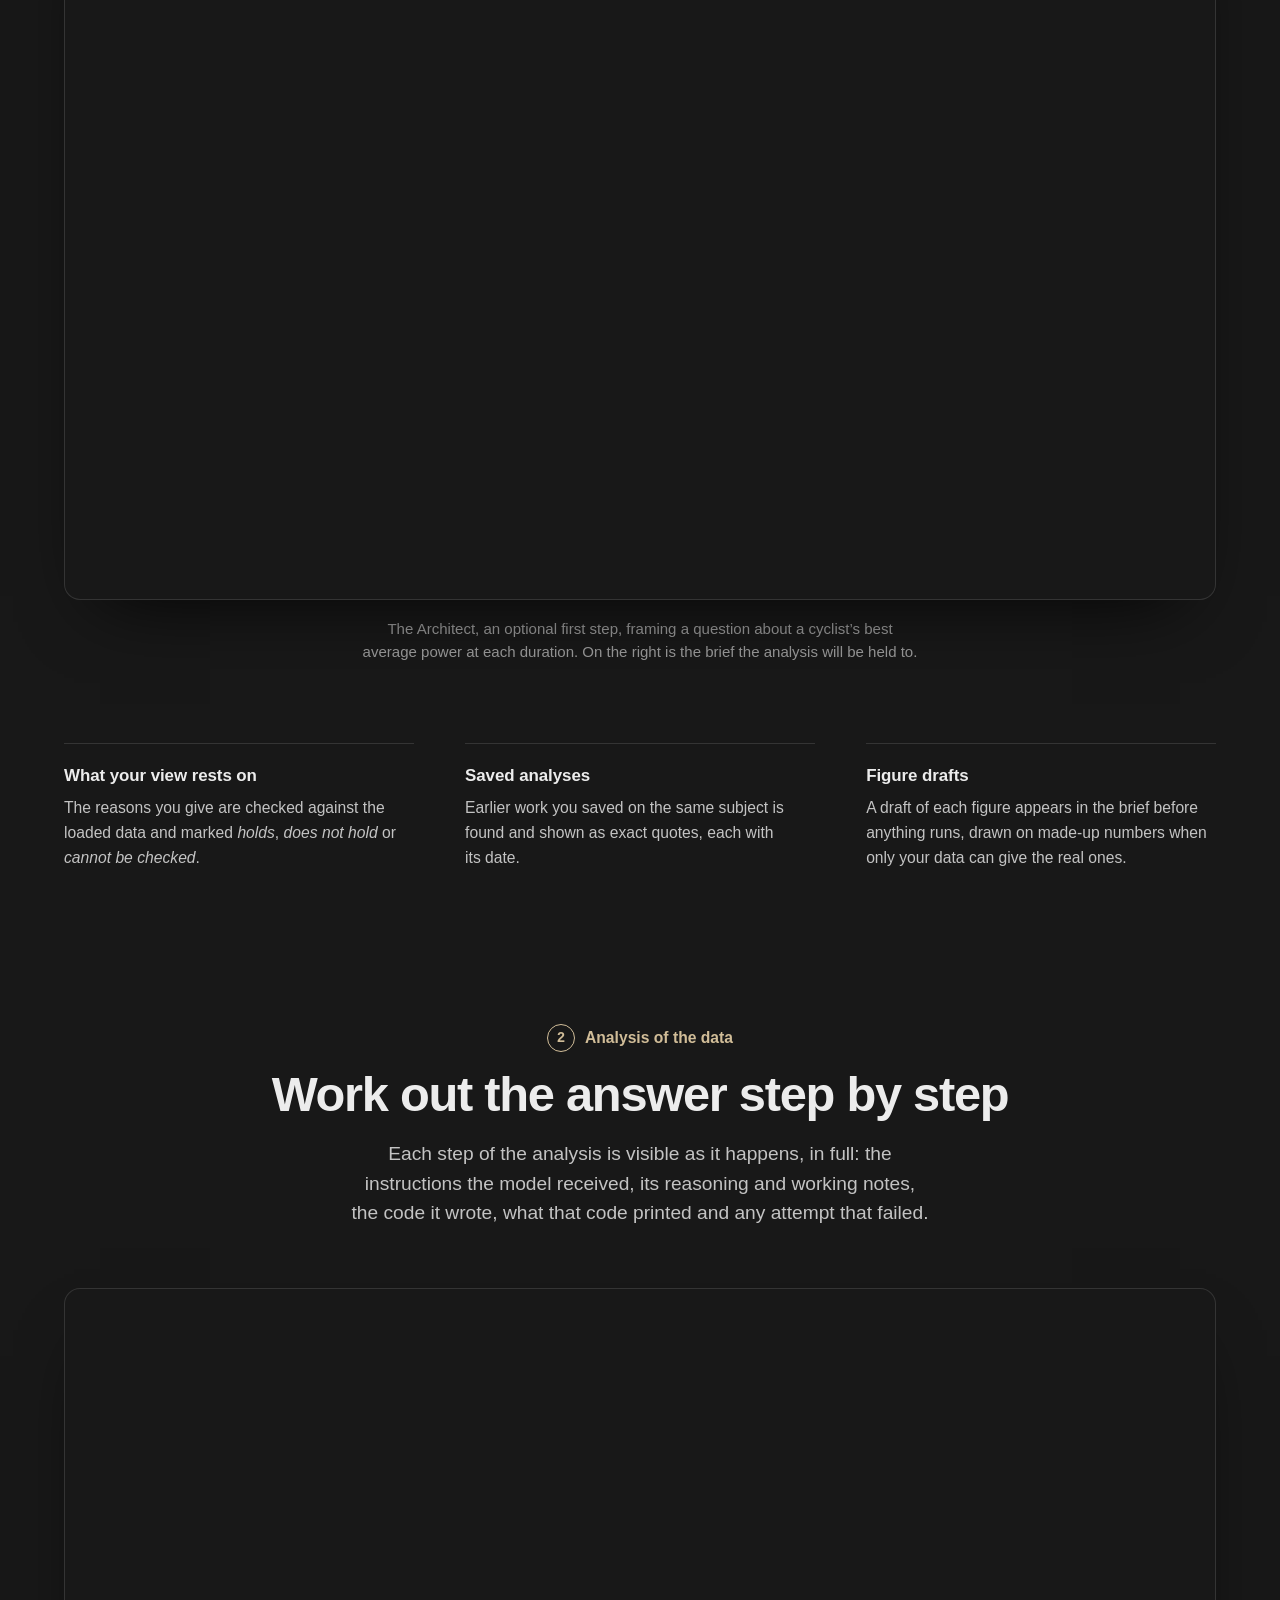
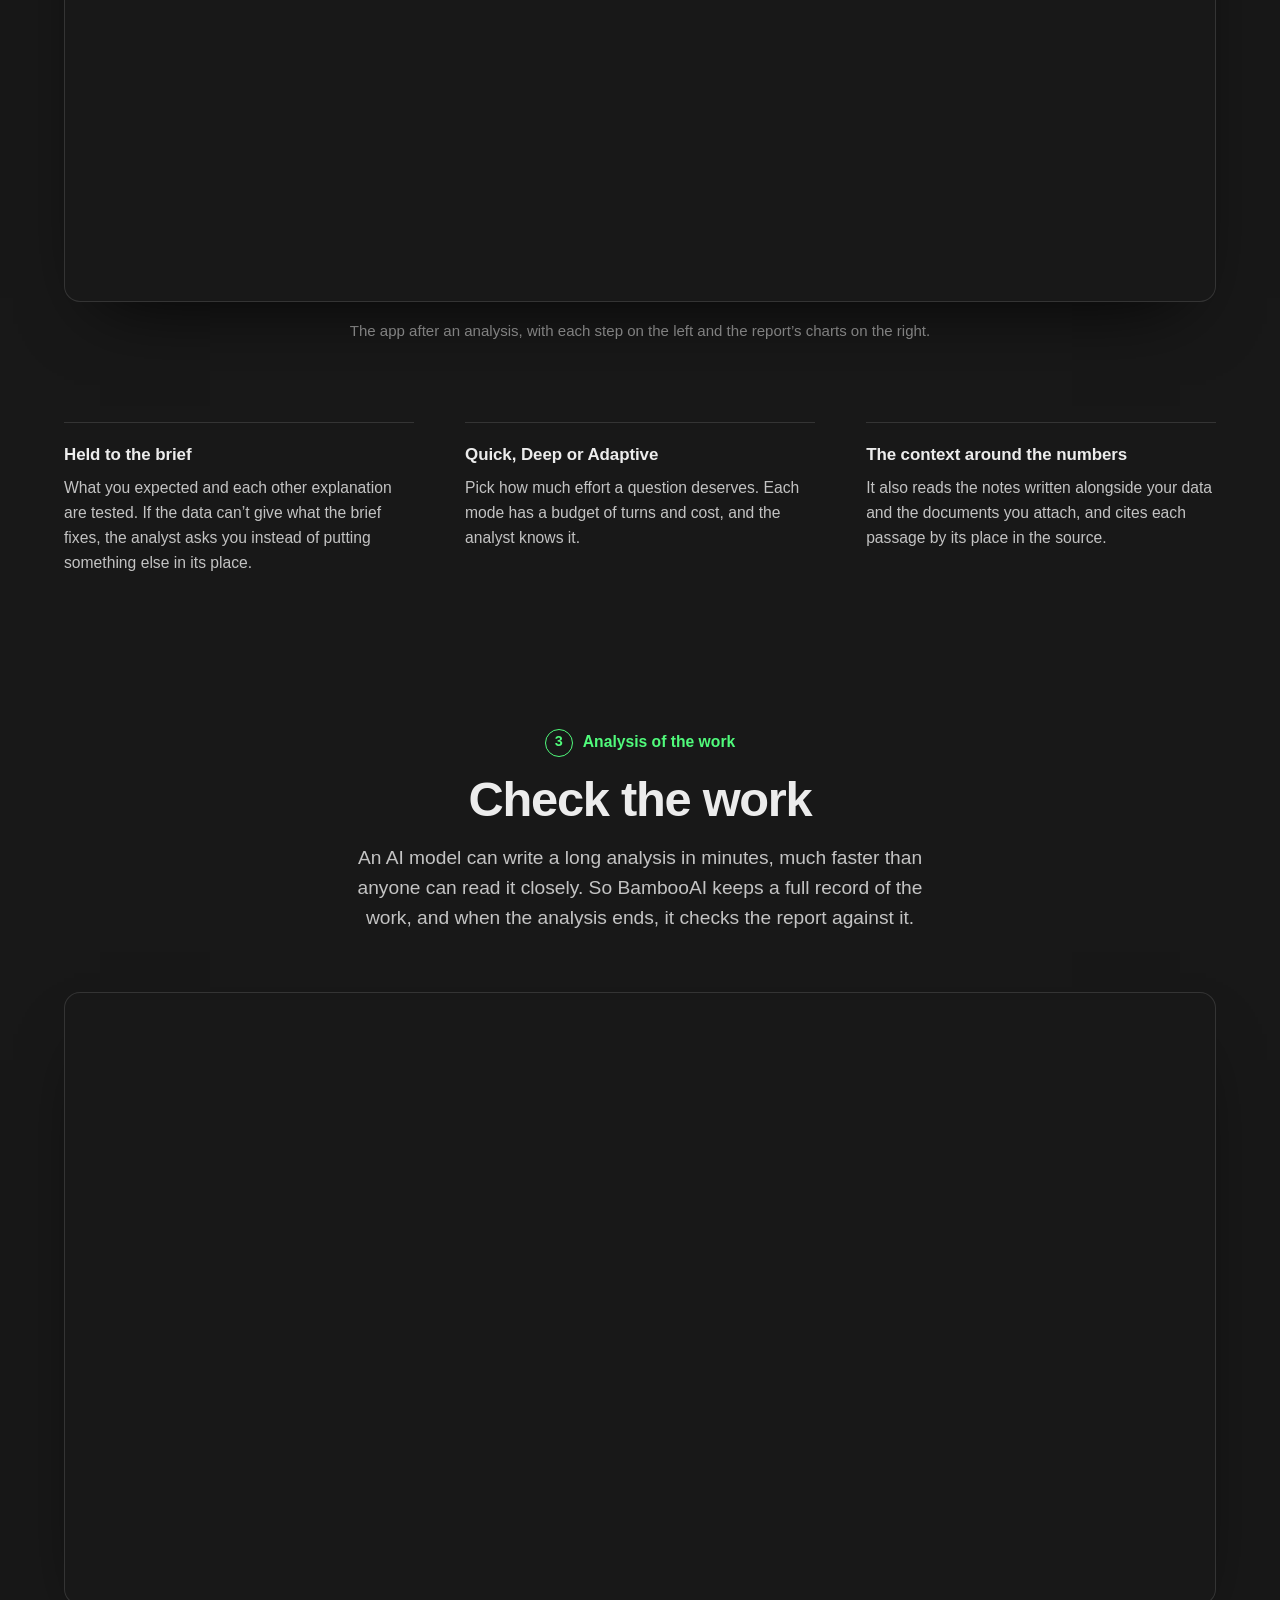
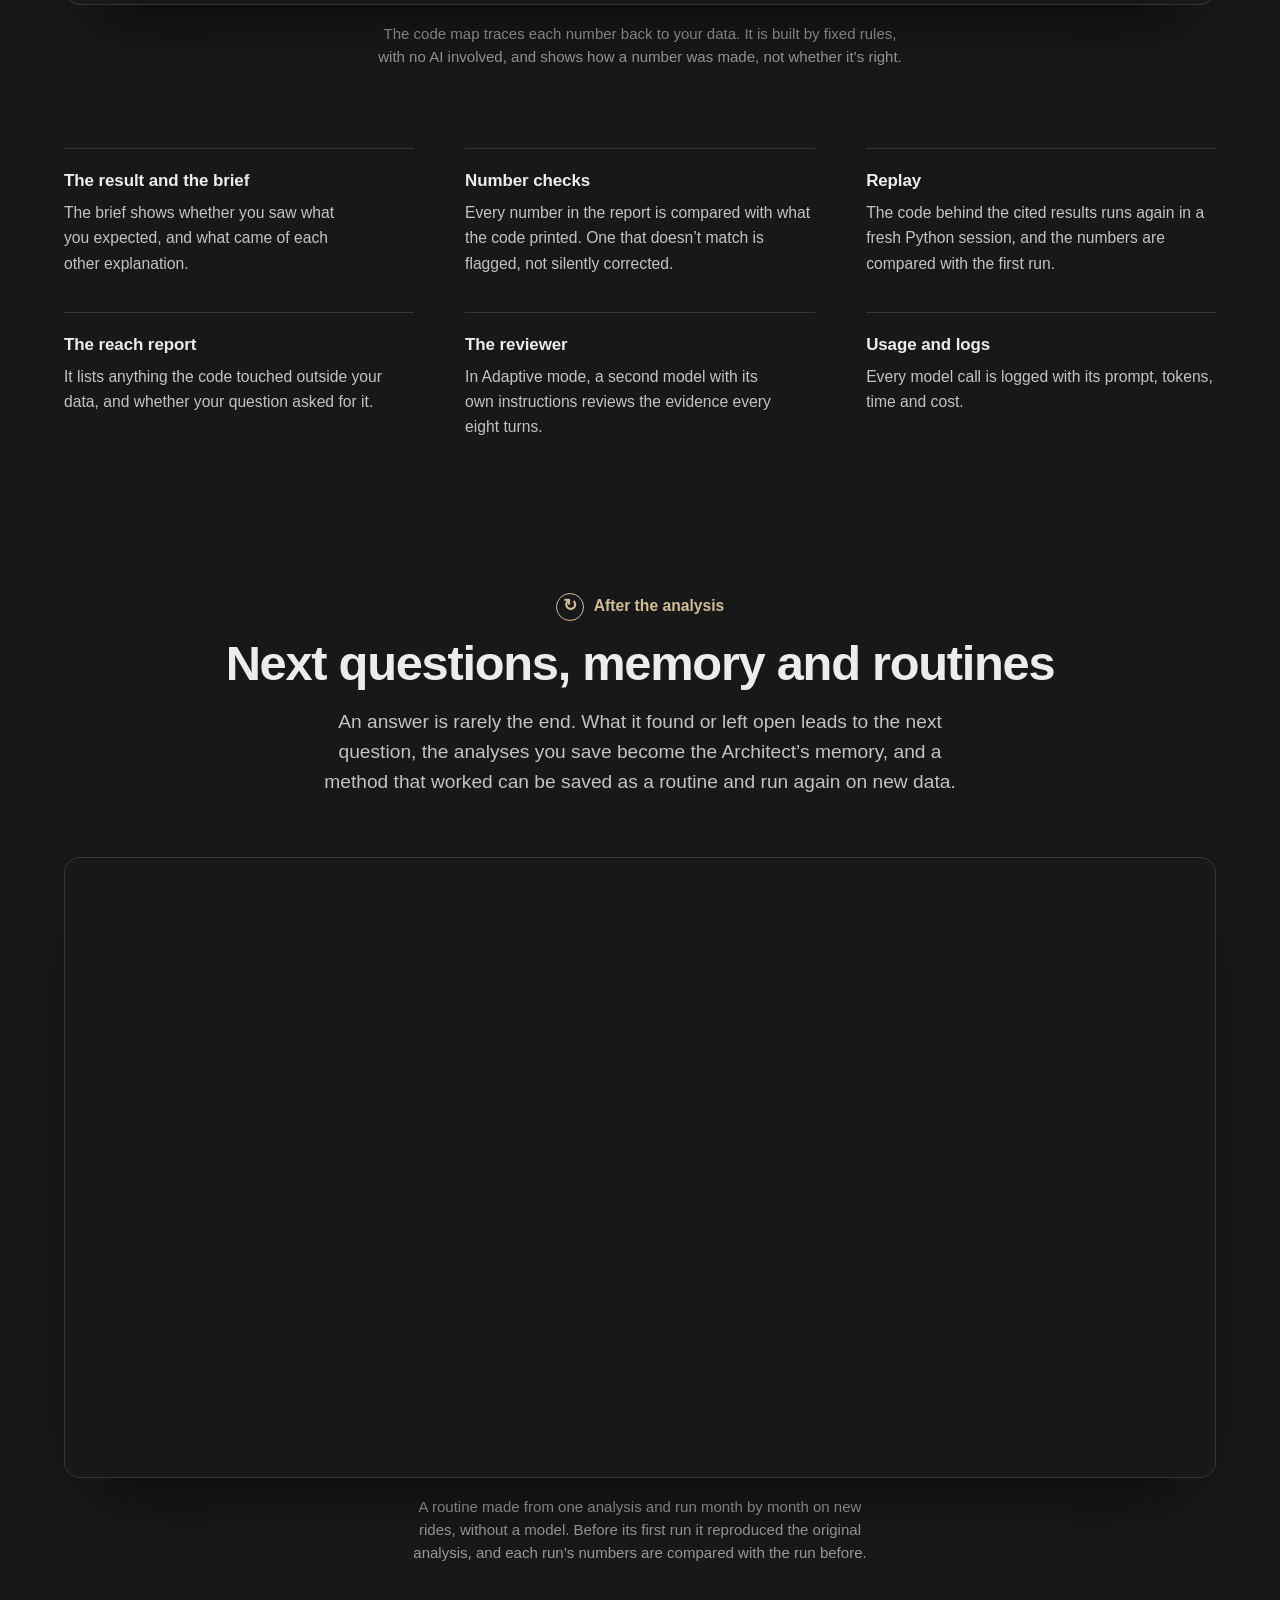
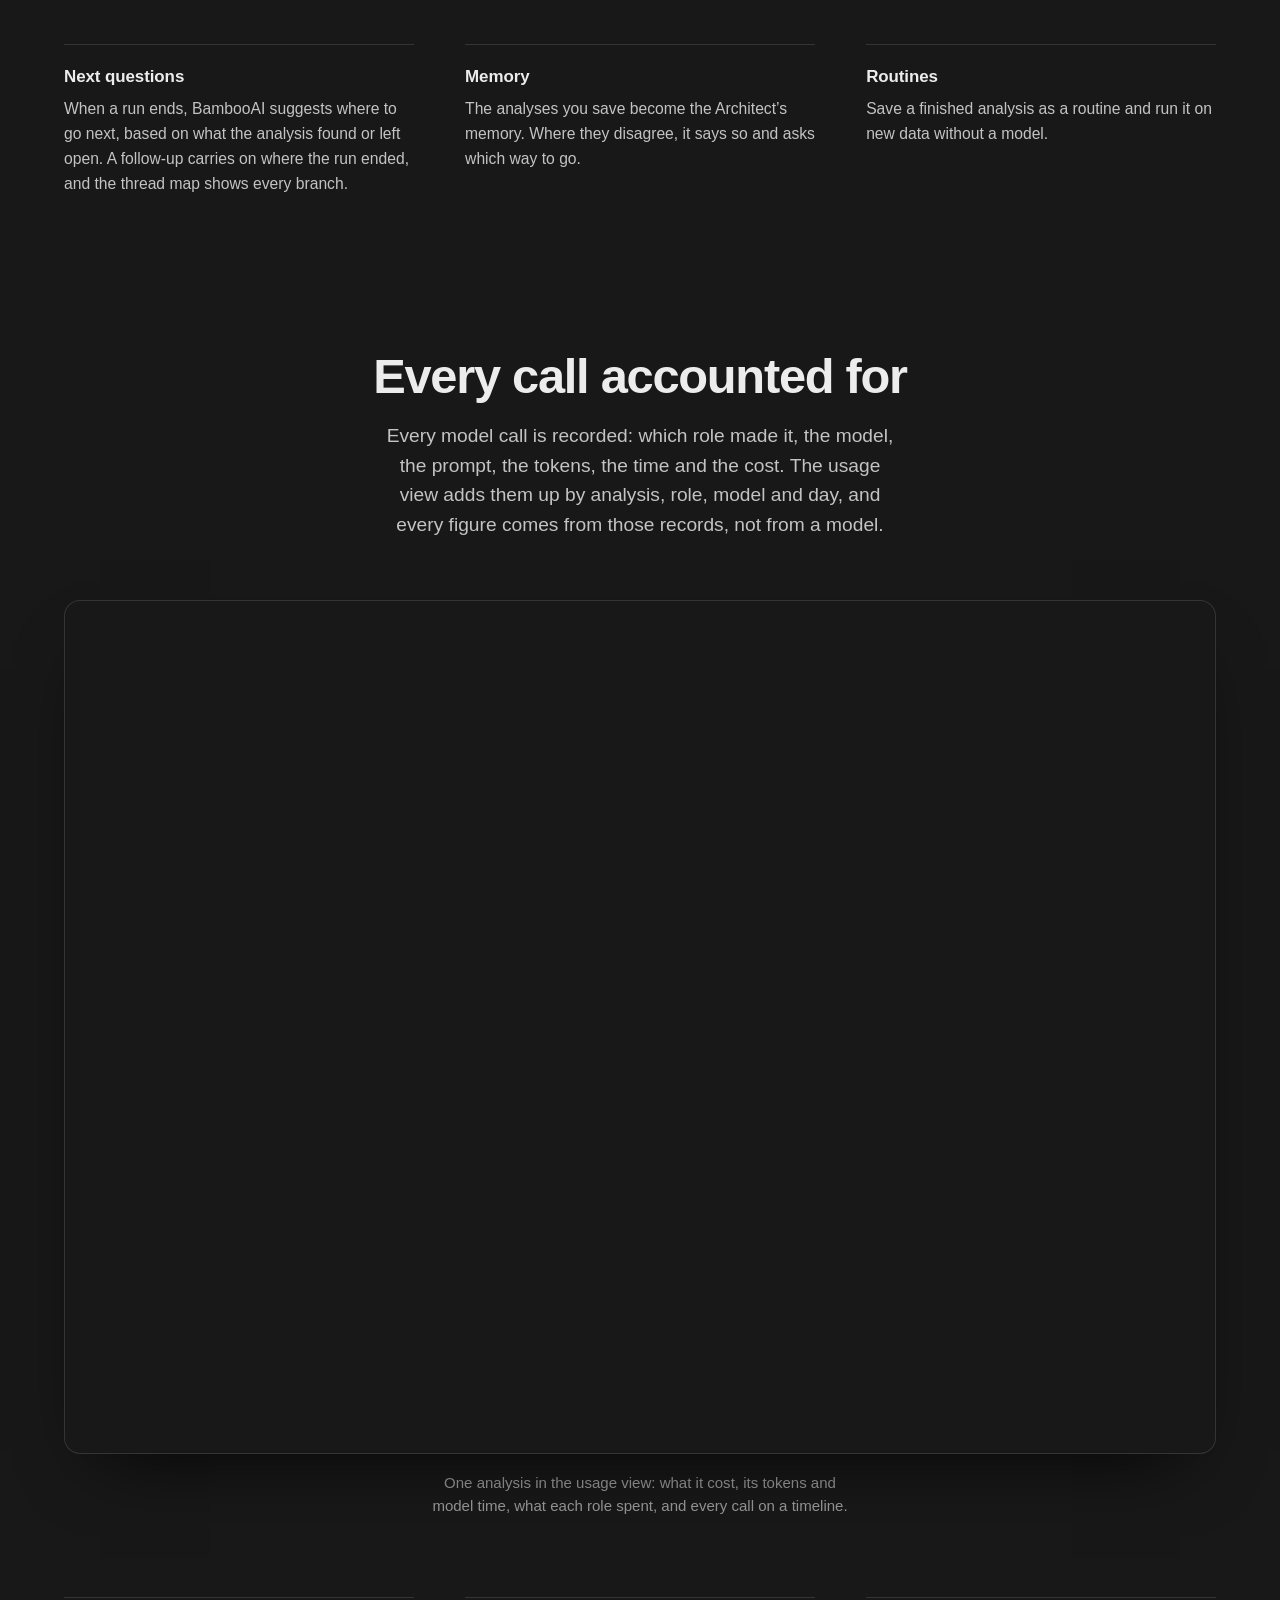
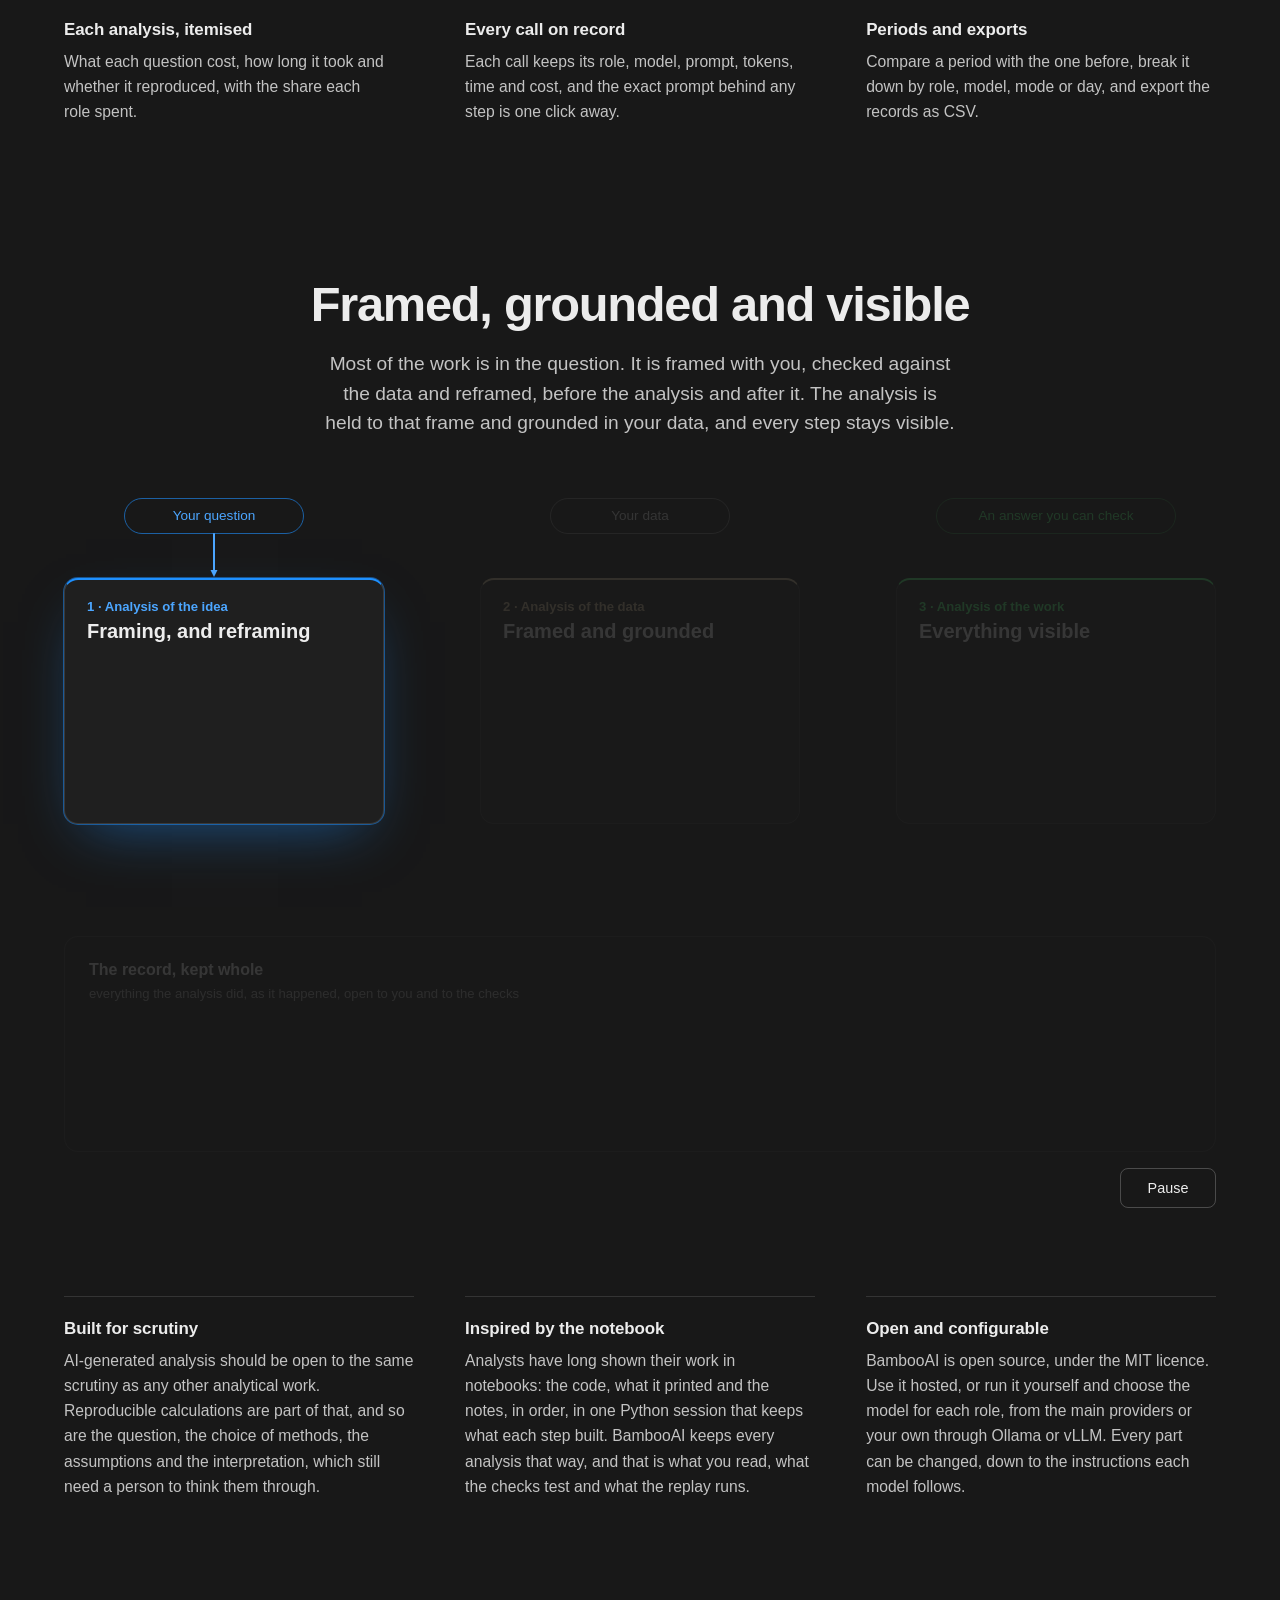
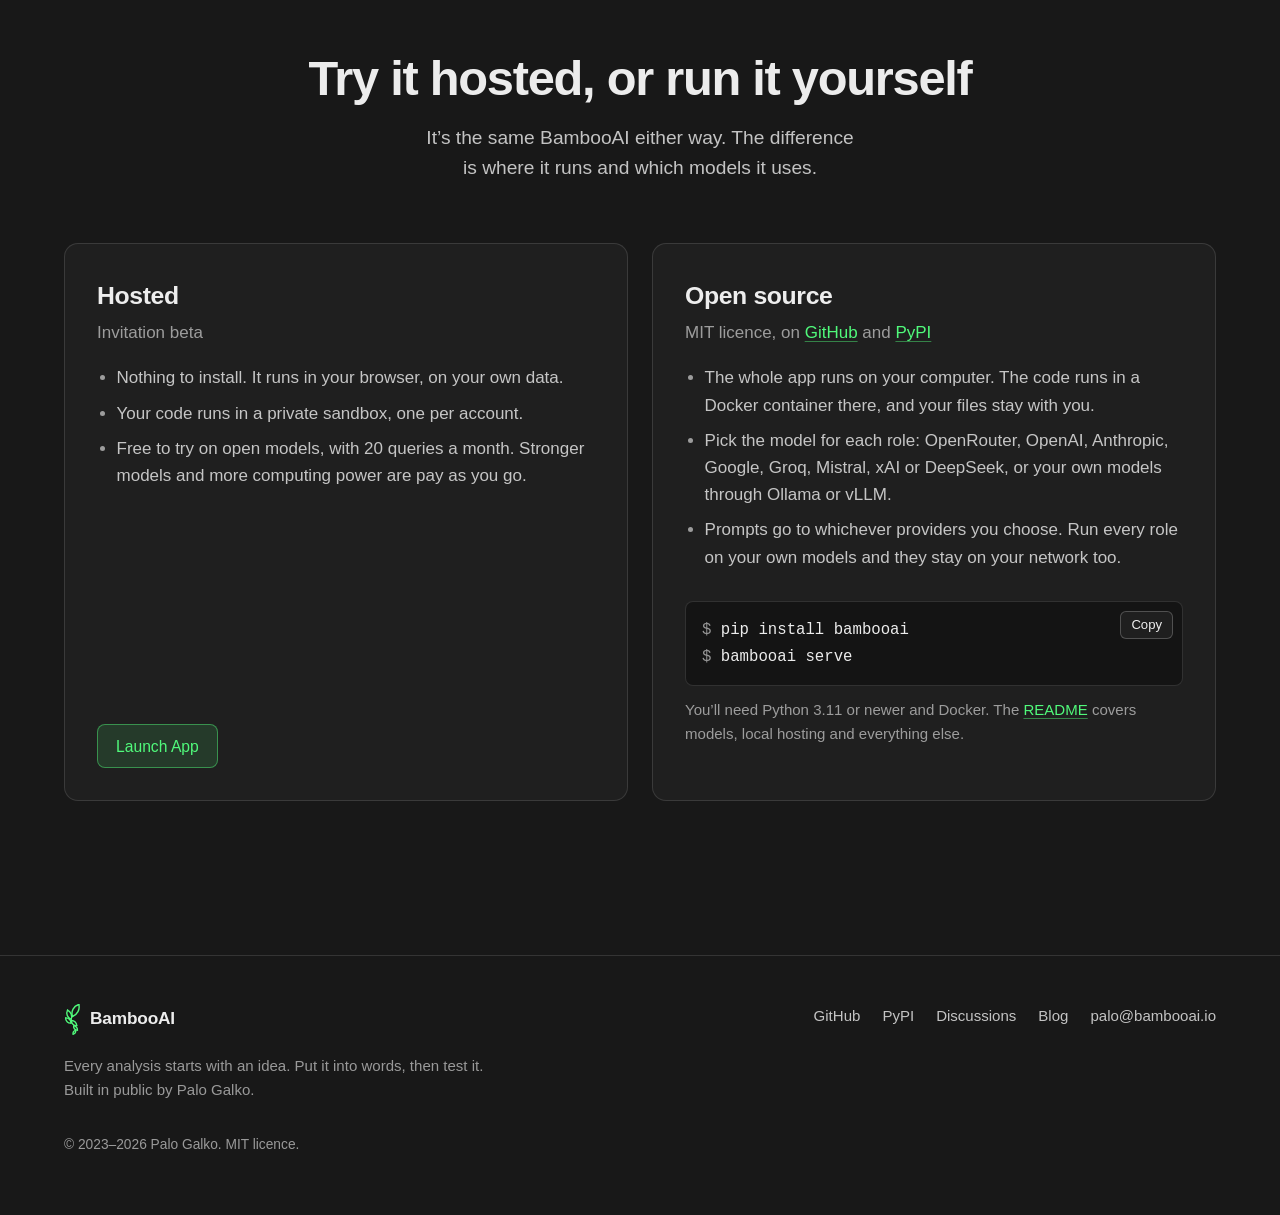
==== commit 65d6ad9b: "Show a routine, add the section on usage, and an intro for what follows the analysis" ====
--- a/index.html
+++ b/index.html
@@ -202,11 +202,46 @@
                 <header class="section-head">
                     <p class="eyebrow"><span class="eyebrow-n" aria-hidden="true">↻</span>After the analysis</p>
                     <h2 id="again-title">Next questions, memory and routines</h2>
-                </header>
+                    <p>An answer is rarely the end. What it found or left open leads to the next question, the analyses you save become the Architect’s memory, and a method that worked can be saved as a routine and run again on new data.</p>
+                </header>
+                <figure class="showcase">
+                    <button class="shot" type="button" data-full="assets/images/routine-2952.webp" data-alt="A routine in BambooAI, Long-ride first vs second half paired comparison: its purpose, its one input (the minimum distance for a long ride), the eight metrics it tracks, the check that it reproduced the original analysis, and its runs month by month from December 2025 to October 2026, each metric with a small trend line. The athlete’s name is blurred.">
+                        <picture>
+                            <source type="image/webp" srcset="assets/images/routine-1000.webp 1000w, assets/images/routine-1600.webp 1600w, assets/images/routine-2400.webp 2400w" sizes="(min-width: 1248px) 1152px, calc(100vw - 32px)">
+                            <img src="assets/images/routine-1600.jpg" width="1600" height="863" alt="A routine in BambooAI, Long-ride first vs second half paired comparison: its purpose, its one input (the minimum distance for a long ride), the eight metrics it tracks, the check that it reproduced the original analysis, and its runs month by month from December 2025 to October 2026, each metric with a small trend line. The athlete’s name is blurred." loading="lazy" decoding="async">
+                        </picture>
+                        <span class="zoom-hint" aria-hidden="true">Enlarge</span>
+                    </button>
+                    <figcaption>A routine made from one analysis and run month by month on new rides, without a model. Before its first run it reproduced the original analysis, and each run’s numbers are compared with the run before.</figcaption>
+                </figure>
                 <ul class="facts">
                     <li><h3>Next questions</h3><p>When a run ends, BambooAI suggests where to go next, based on what the analysis found or left open. A follow-up carries on where the run ended, and the thread map shows every branch.</p></li>
                     <li><h3>Memory</h3><p>The analyses you save become the Architect’s memory. Where they disagree, it says so and asks which way to go.</p></li>
                     <li><h3>Routines</h3><p>Save a finished analysis as a routine and run it on new data without a model.</p></li>
+                </ul>
+            </div>
+        </section>
+
+        <section class="section" id="usage" aria-labelledby="usage-title">
+            <div class="wrap">
+                <header class="section-head">
+                    <h2 id="usage-title">Every call accounted for</h2>
+                    <p>Every model call is recorded: which role made it, the model, the prompt, the tokens, the time and the cost. The usage view adds them up by analysis, role, model and day, and every figure comes from those records, not from a model.</p>
+                </header>
+                <figure class="showcase">
+                    <button class="shot" type="button" data-full="assets/images/usage-2472.webp" data-alt="The Usage view in BambooAI, on its Analyses tab: a list of a day’s analyses with what each cost and whether it reproduced, and for one analysis, a Lorenz-system question, its model cost, tokens, model time and cache savings, what each role spent, every call on a timeline, and the model it used.">
+                        <picture>
+                            <source type="image/webp" srcset="assets/images/usage-1000.webp 1000w, assets/images/usage-1600.webp 1600w, assets/images/usage-2400.webp 2400w" sizes="(min-width: 1248px) 1152px, calc(100vw - 32px)">
+                            <img src="assets/images/usage-1600.jpg" width="1600" height="1186" alt="The Usage view in BambooAI, on its Analyses tab: a list of a day’s analyses with what each cost and whether it reproduced, and for one analysis, a Lorenz-system question, its model cost, tokens, model time and cache savings, what each role spent, every call on a timeline, and the model it used." loading="lazy" decoding="async">
+                        </picture>
+                        <span class="zoom-hint" aria-hidden="true">Enlarge</span>
+                    </button>
+                    <figcaption>One analysis in the usage view: what it cost, its tokens and model time, what each role spent, and every call on a timeline.</figcaption>
+                </figure>
+                <ul class="facts">
+                    <li><h3>Each analysis, itemised</h3><p>What each question cost, how long it took and whether it reproduced, with the share each role spent.</p></li>
+                    <li><h3>Every call on record</h3><p>Each call keeps its role, model, prompt, tokens, time and cost, and the exact prompt behind any step is one click away.</p></li>
+                    <li><h3>Periods and exports</h3><p>Compare a period with the one before, break it down by role, model, mode or day, and export the records as CSV.</p></li>
                 </ul>
             </div>
         </section>
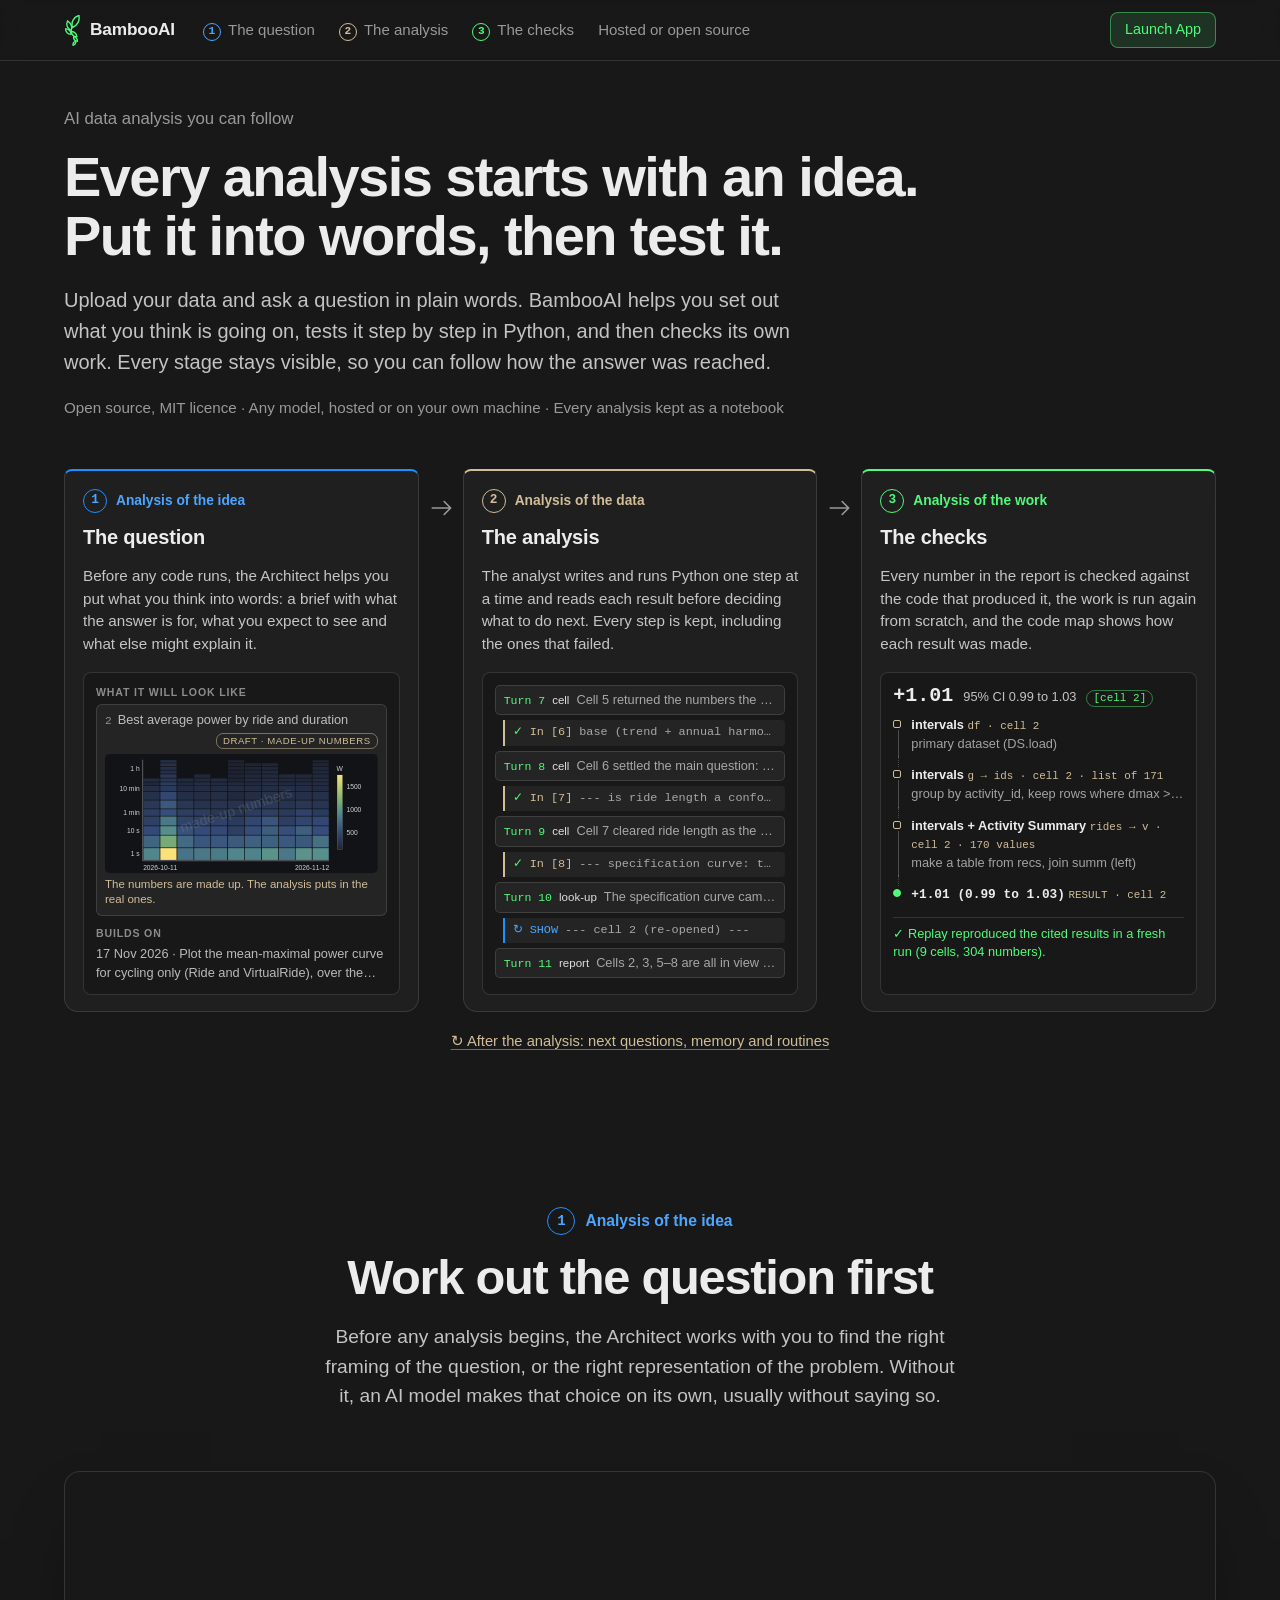
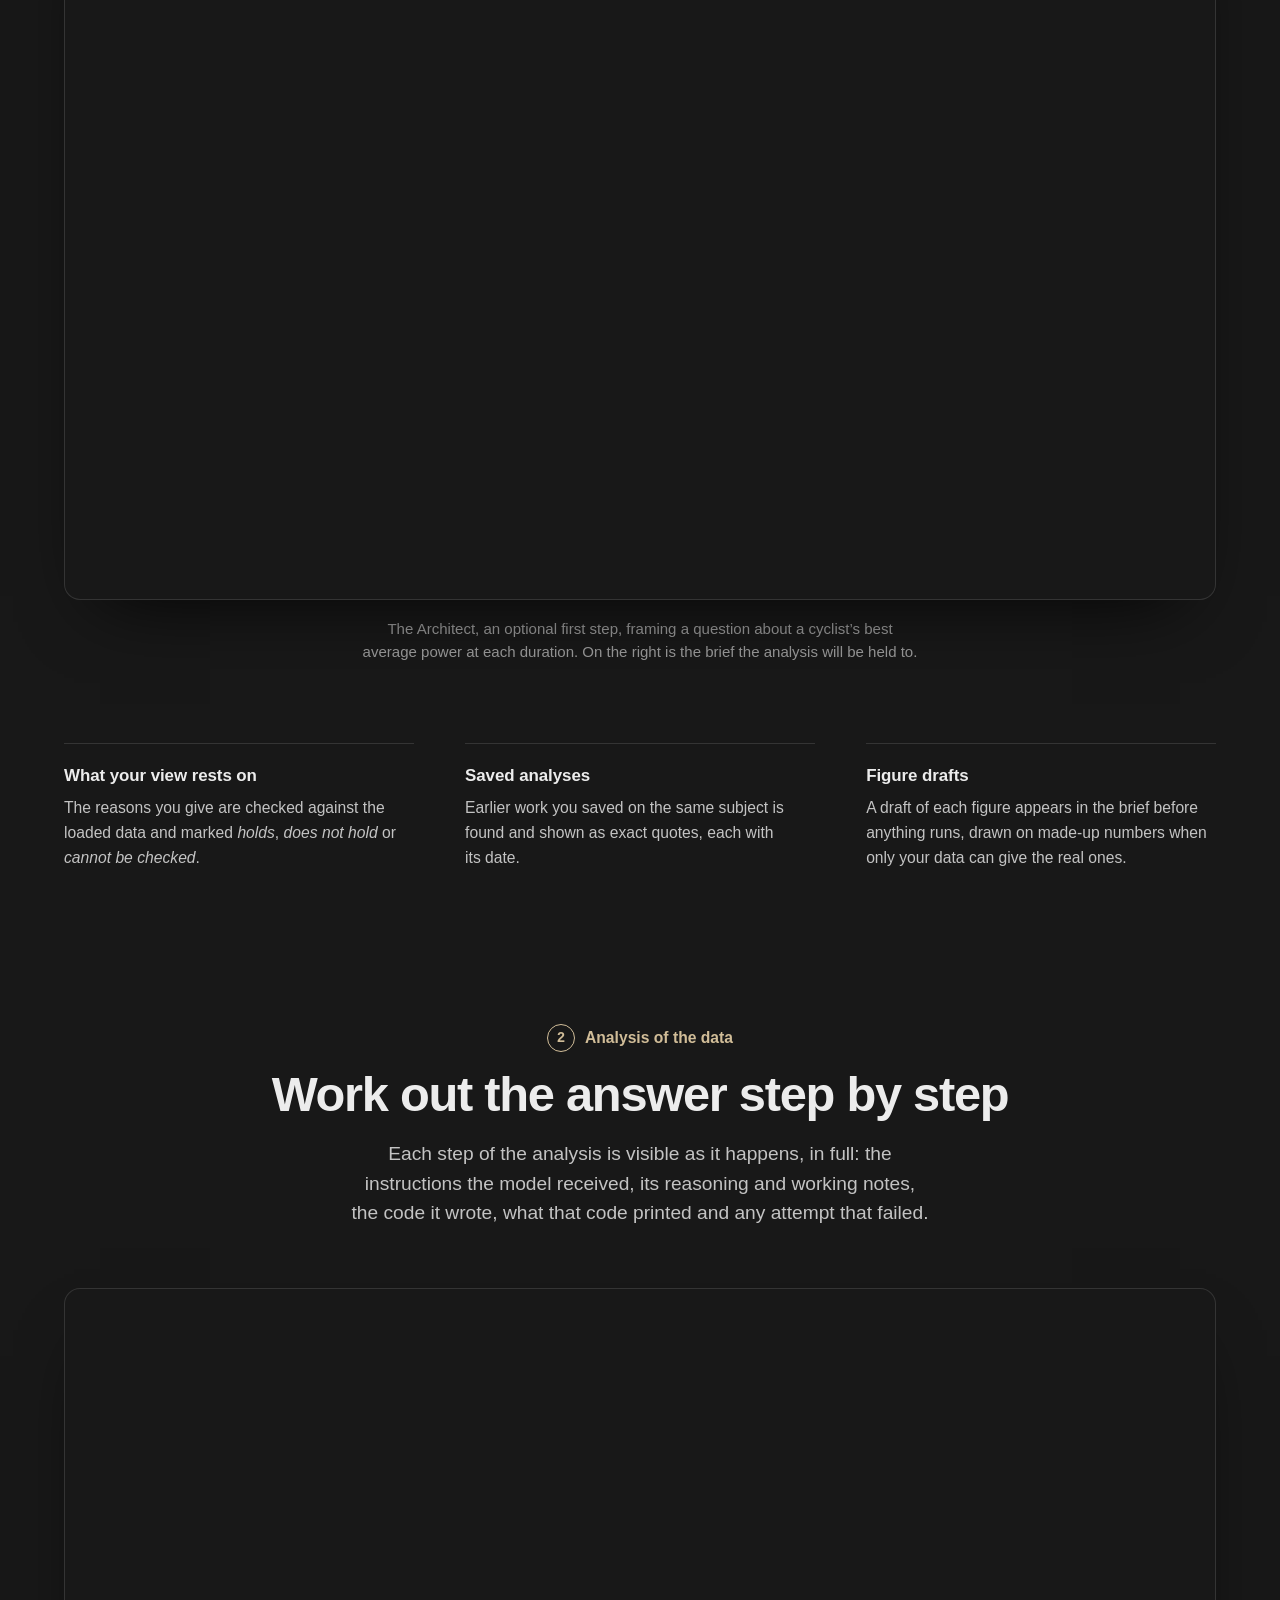
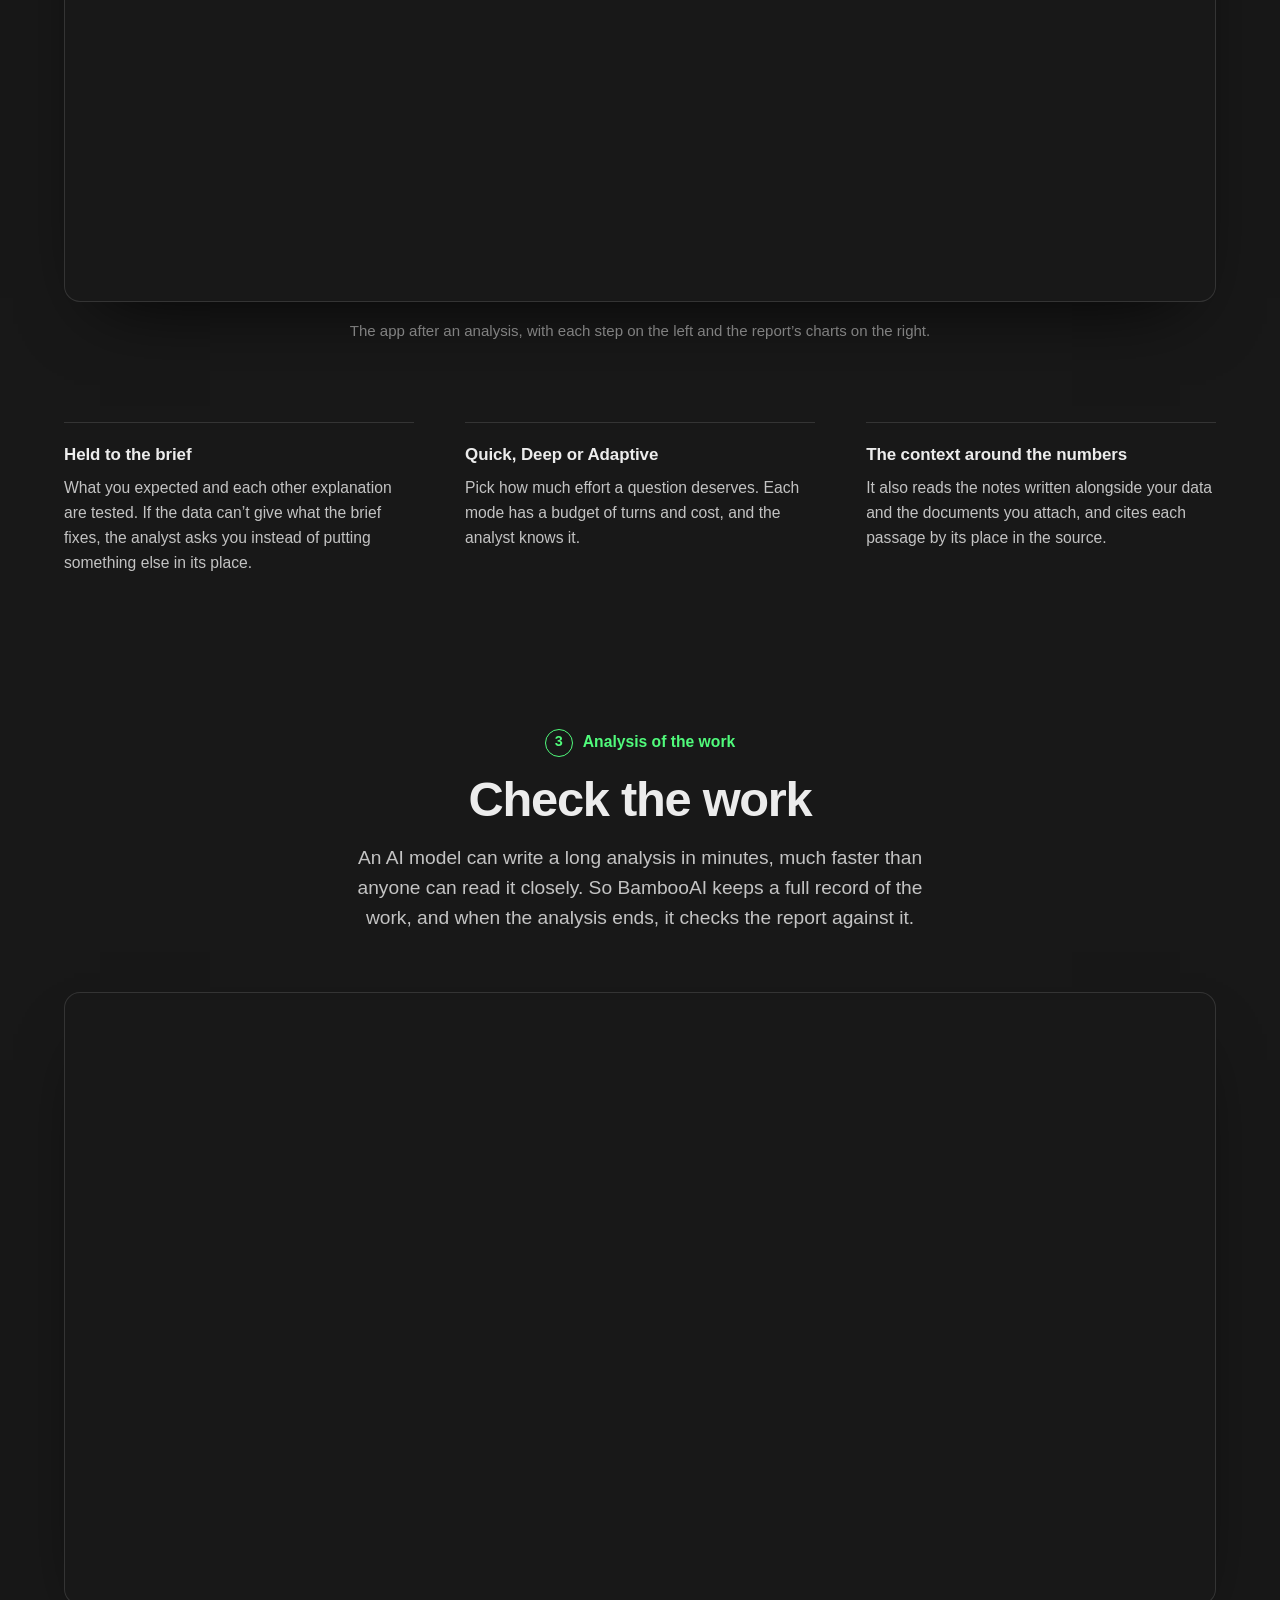
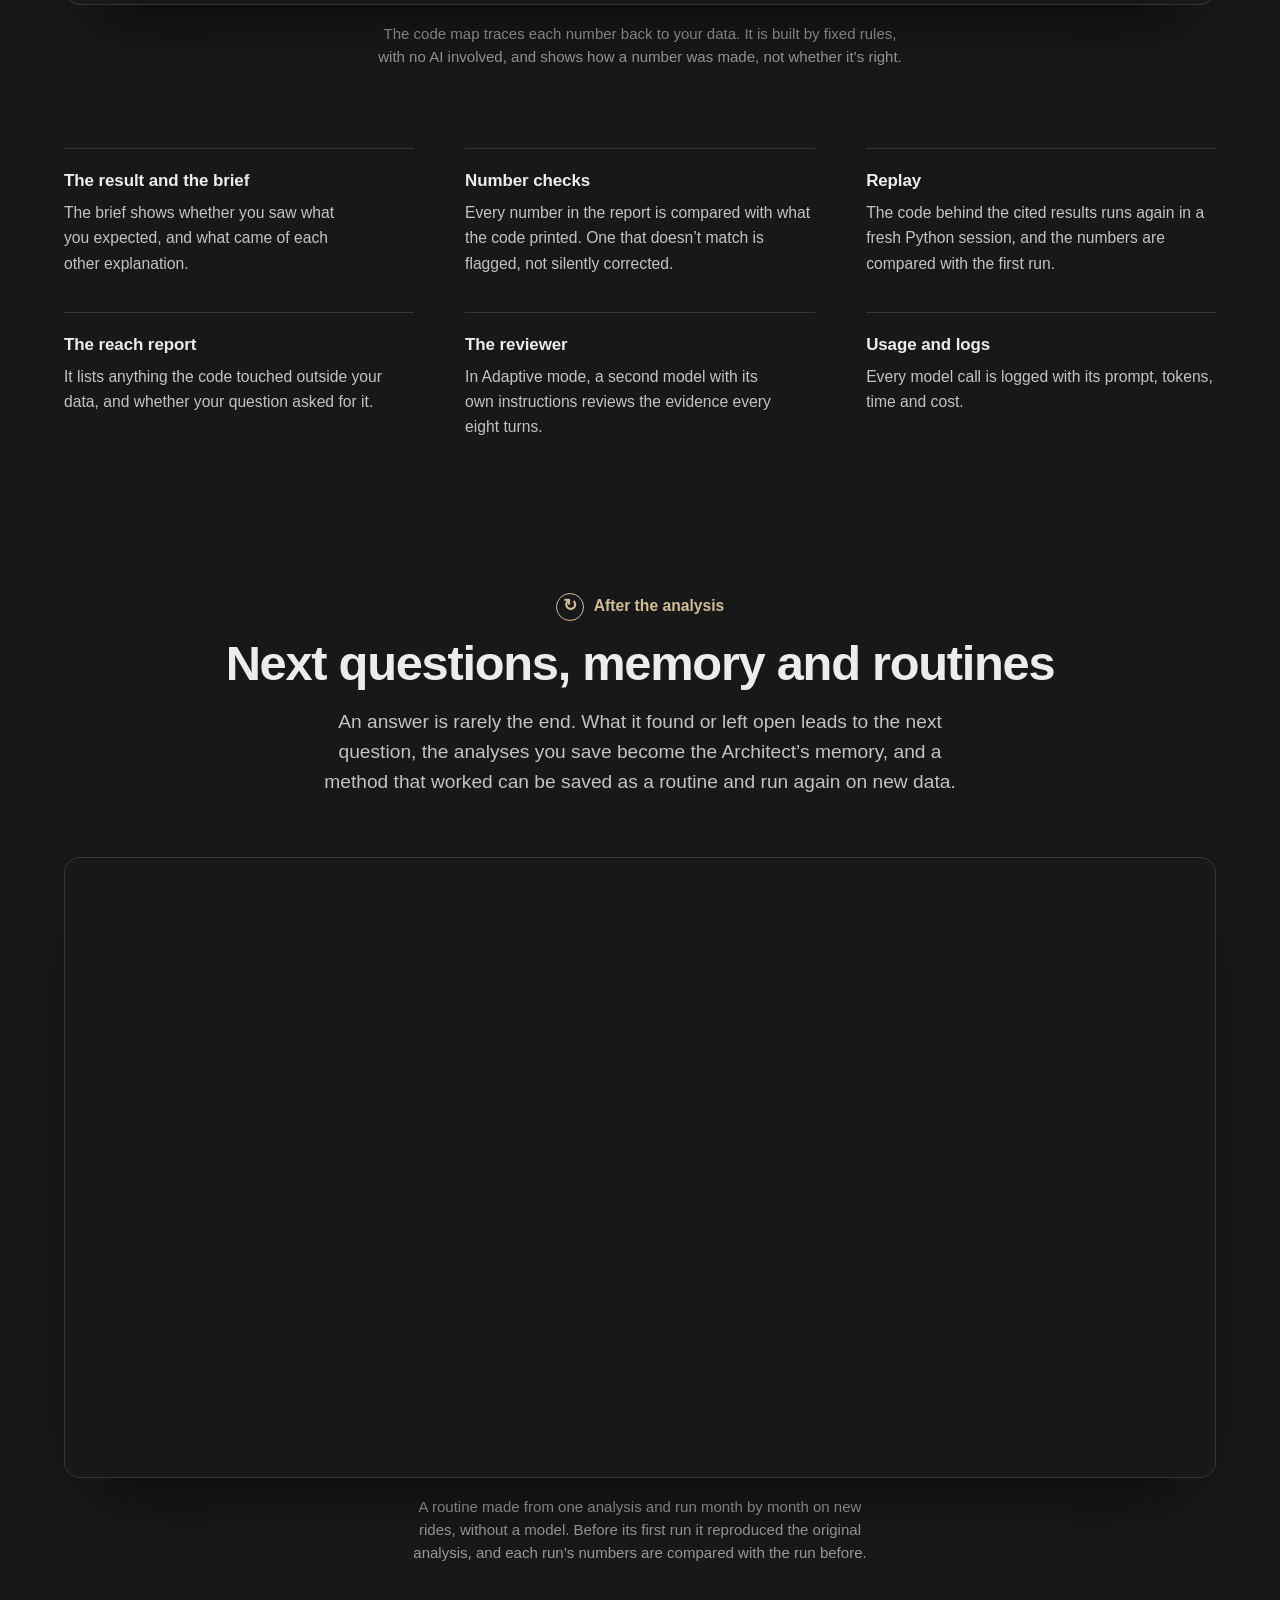
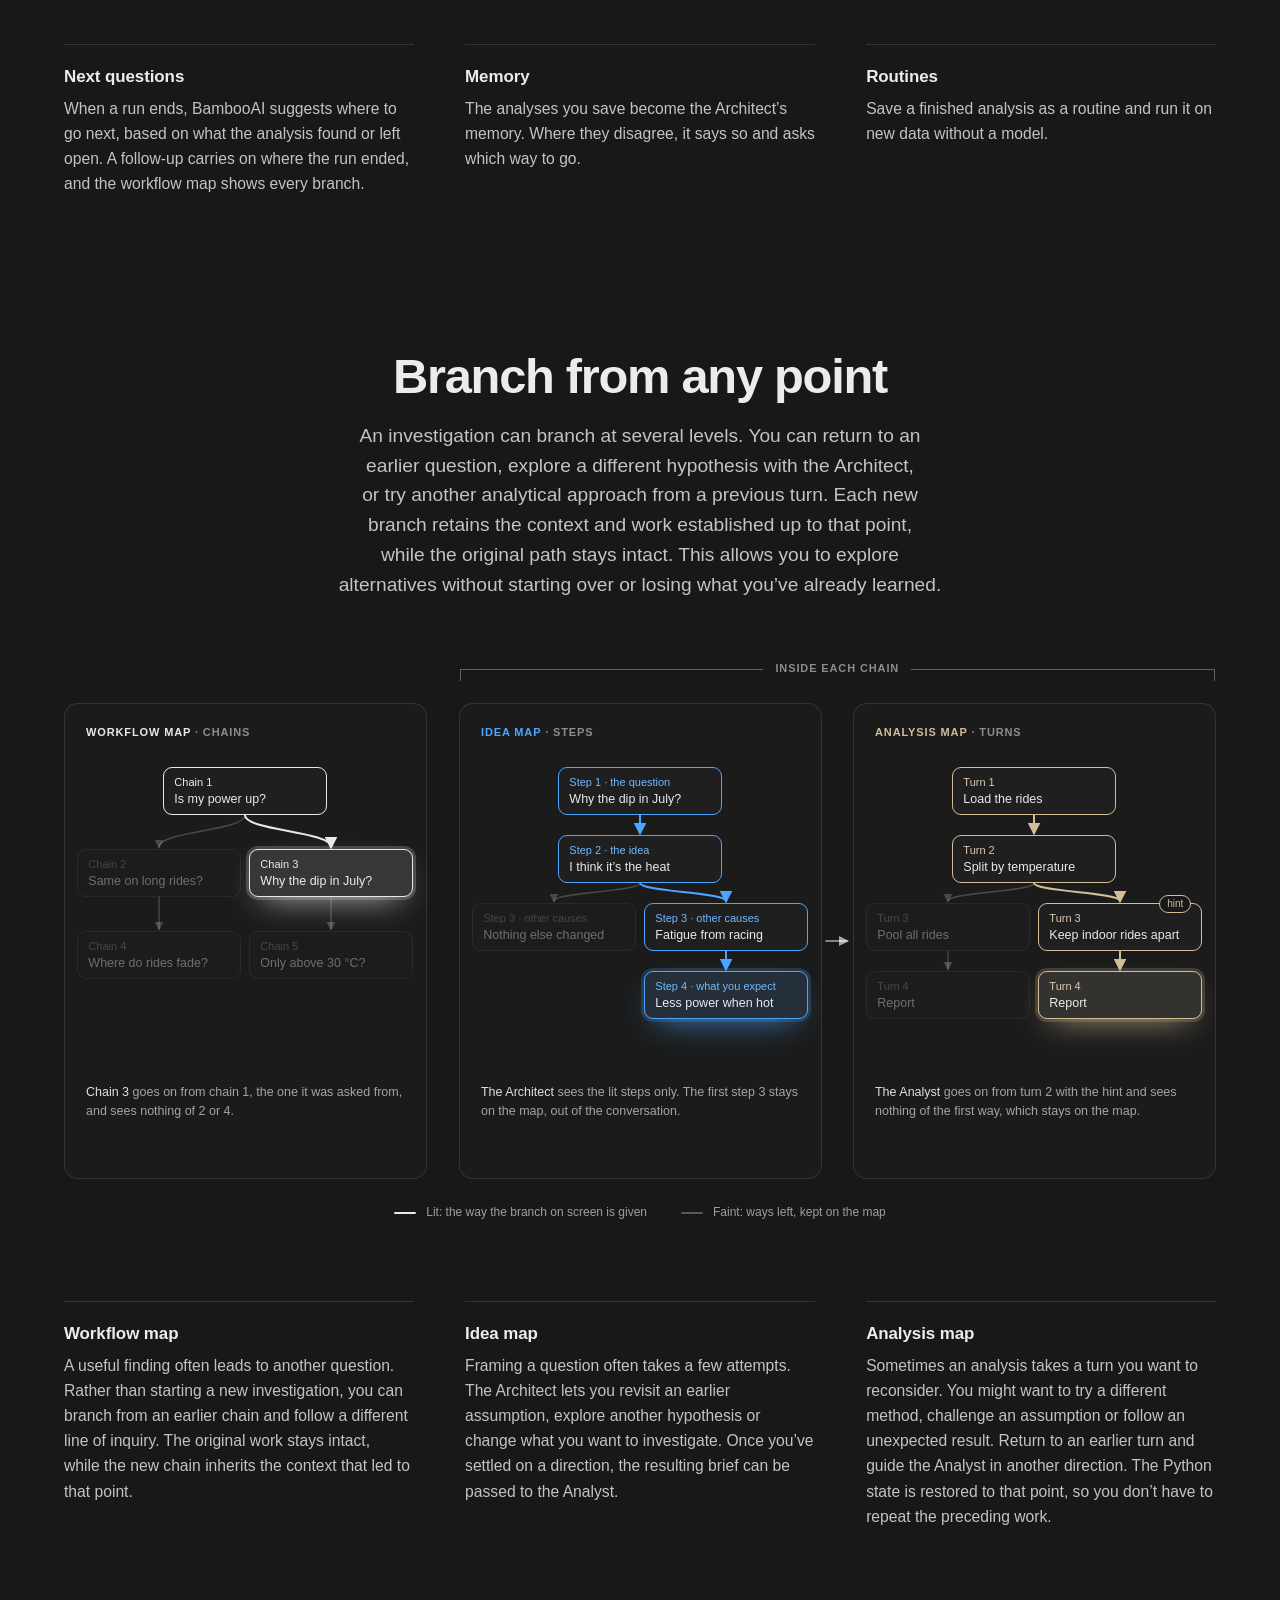
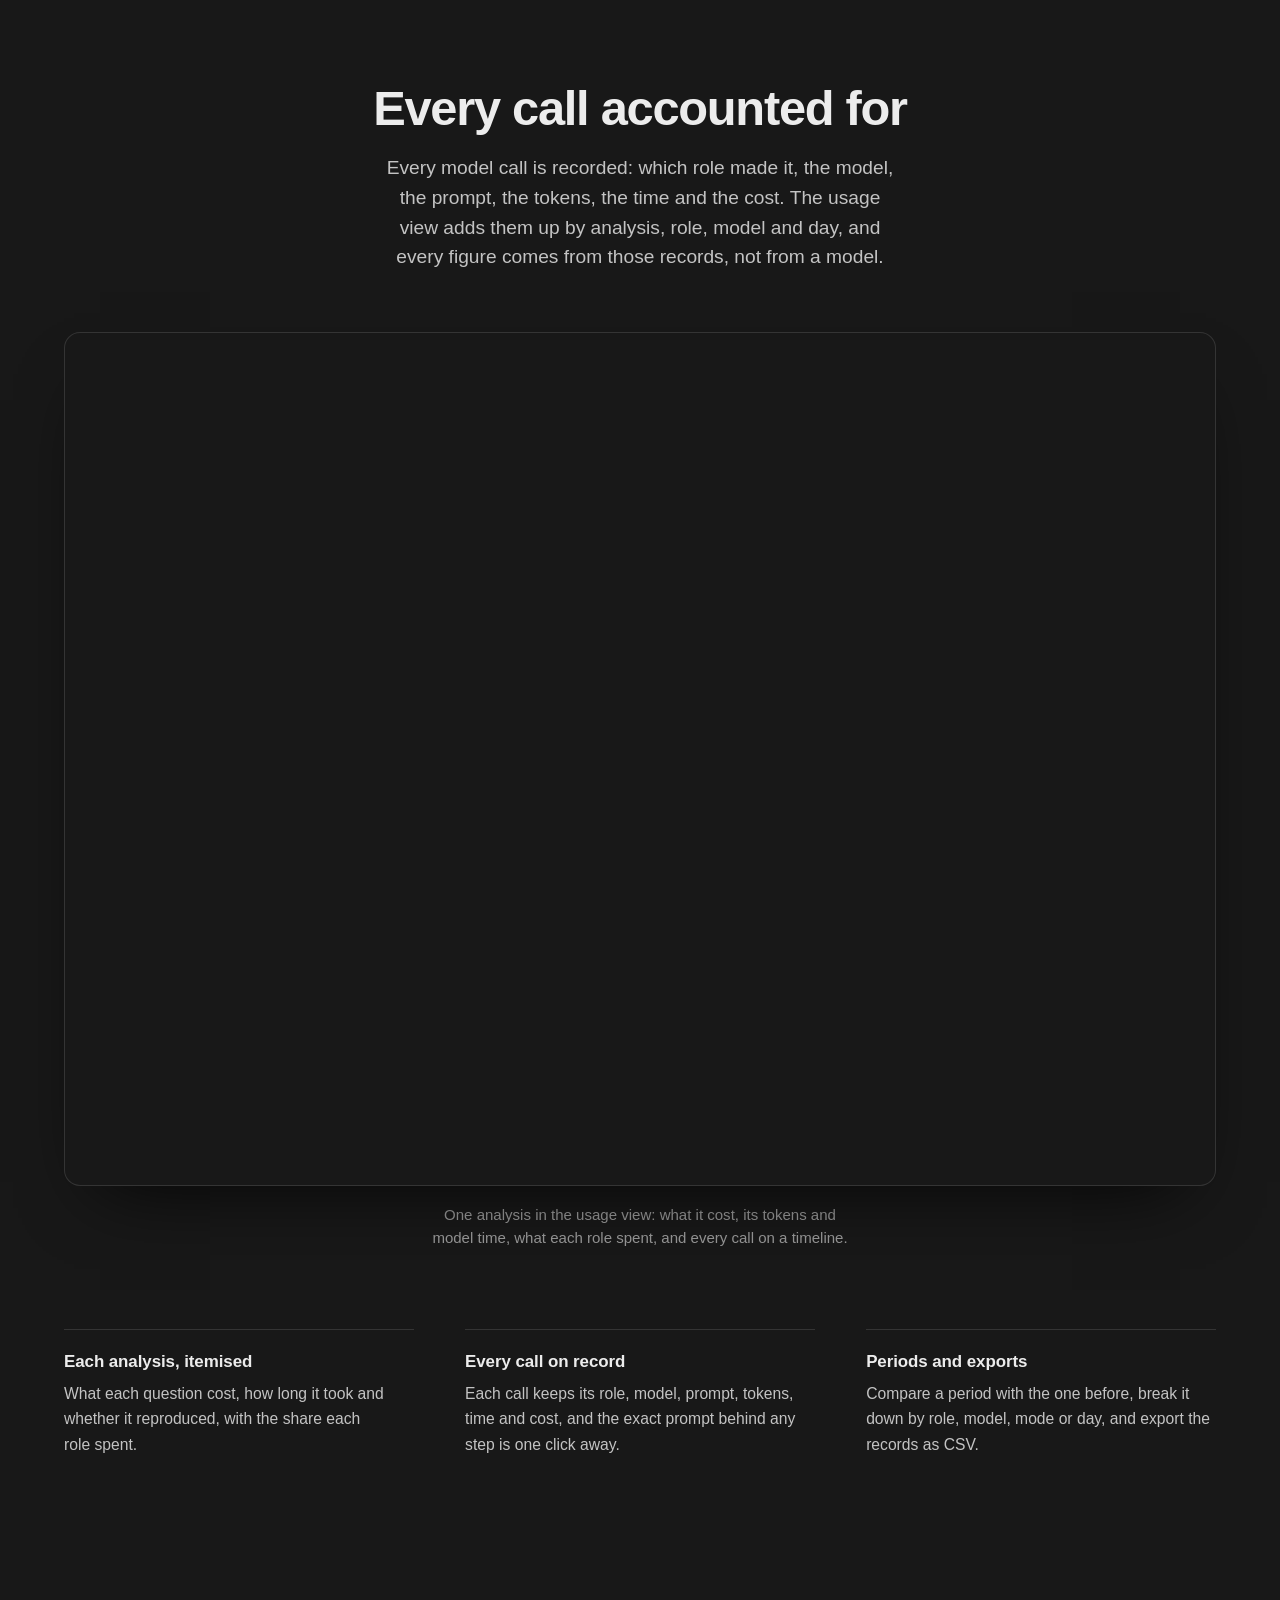
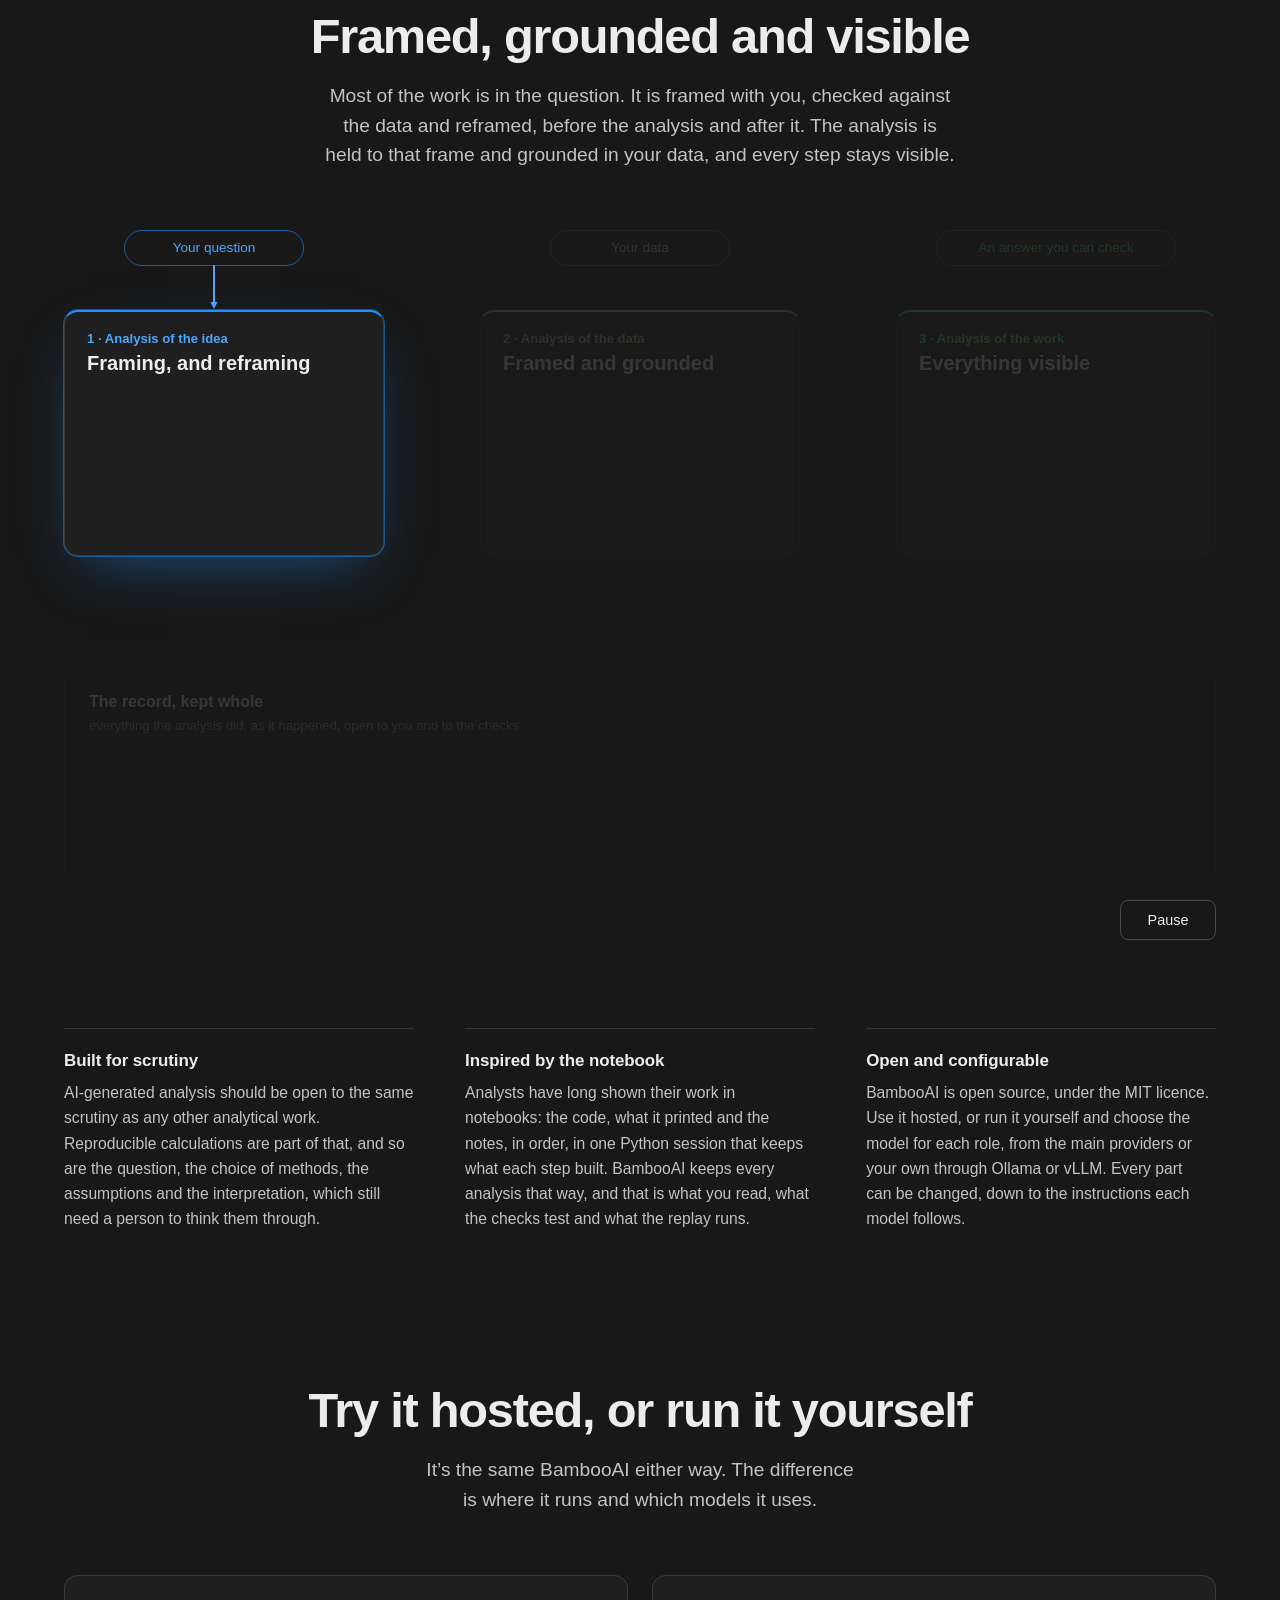
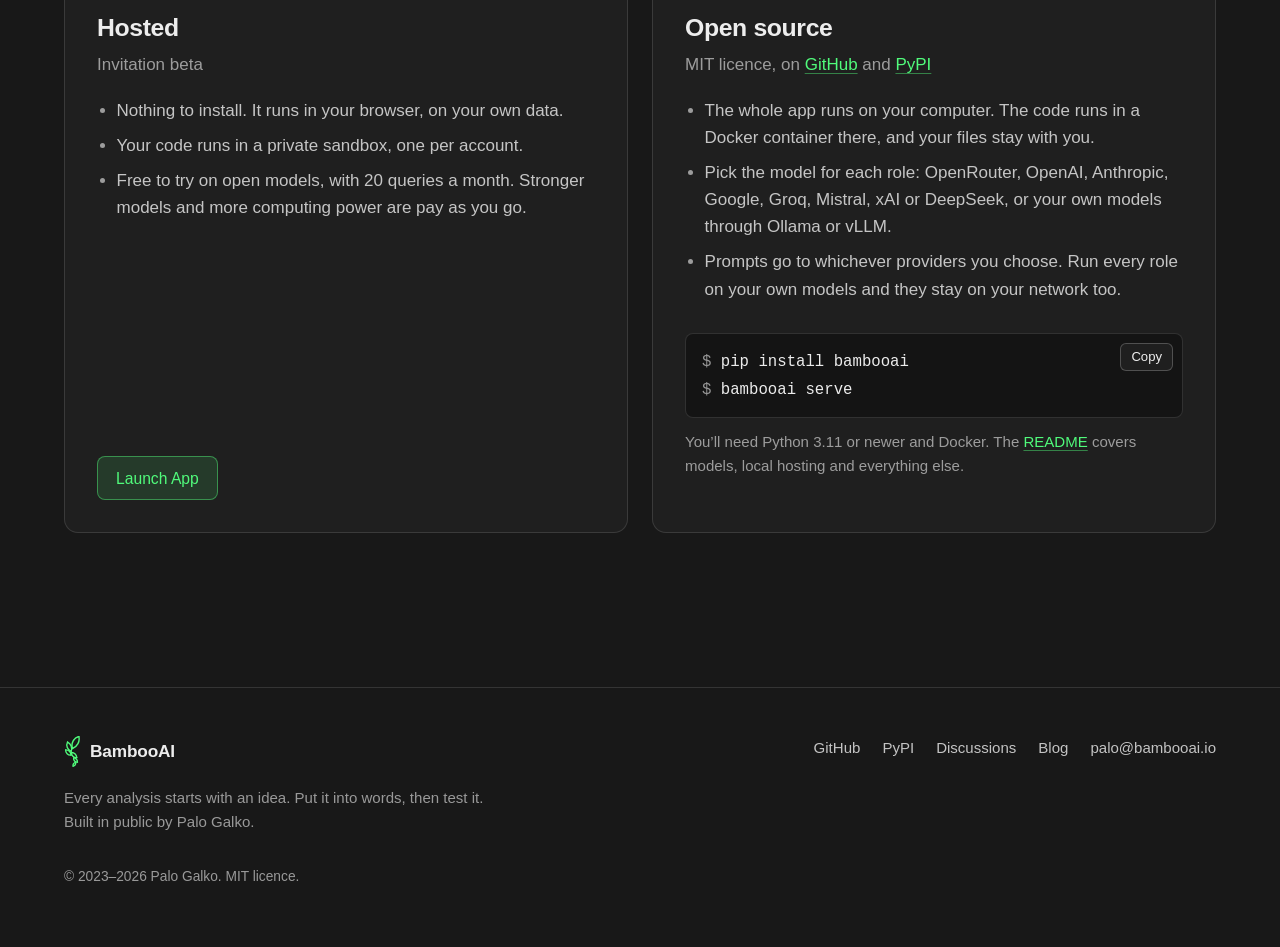
==== commit 7ac2a47e: "Add branching section" ====
--- a/index.html
+++ b/index.html
@@ -215,9 +215,28 @@
                     <figcaption>A routine made from one analysis and run month by month on new rides, without a model. Before its first run it reproduced the original analysis, and each run’s numbers are compared with the run before.</figcaption>
                 </figure>
                 <ul class="facts">
-                    <li><h3>Next questions</h3><p>When a run ends, BambooAI suggests where to go next, based on what the analysis found or left open. A follow-up carries on where the run ended, and the thread map shows every branch.</p></li>
+                    <li><h3>Next questions</h3><p>When a run ends, BambooAI suggests where to go next, based on what the analysis found or left open. A follow-up carries on where the run ended, and the workflow map shows every branch.</p></li>
                     <li><h3>Memory</h3><p>The analyses you save become the Architect’s memory. Where they disagree, it says so and asks which way to go.</p></li>
                     <li><h3>Routines</h3><p>Save a finished analysis as a routine and run it on new data without a model.</p></li>
+                </ul>
+            </div>
+        </section>
+
+        <section class="section" id="branch" aria-labelledby="branch-title">
+            <div class="wrap">
+                <header class="section-head">
+                    <h2 id="branch-title">Branch from any point</h2>
+                    <p>An investigation can branch at several levels. You can return to an earlier question, explore a different hypothesis with the Architect, or try another analytical approach from a previous turn. Each new branch retains the context and work established up to that point, while the original path stays intact. This allows you to explore alternatives without starting over or losing what you’ve already learned.</p>
+                </header>
+                <figure class="br">
+                    <div class="br-stage" aria-hidden="true"><div class="br-card br-card-wf br-w"><p class="br-name"><b>Workflow map</b> · chains</p><div class="br-tree" style="--h: 212px"><svg class="br-wires" width="336" height="212" viewBox="0 0 336 212" fill="none" stroke-linecap="round"><defs><marker id="br-wf-l" viewBox="0 0 10 10" refX="8" refY="5" markerWidth="6.5" markerHeight="6.5" orient="auto"><path d="M0 0 L10 5 L0 10 Z" fill="#e8e8e8"/></marker><marker id="br-wf-f" viewBox="0 0 10 10" refX="8" refY="5" markerWidth="6.5" markerHeight="6.5" orient="auto"><path d="M0 0 L10 5 L0 10 Z" fill="rgba(255, 255, 255, 0.2)"/></marker></defs><path d="M168 48 C168 64 82 64 82 80" stroke="rgba(255, 255, 255, 0.2)" stroke-width="1.4" marker-end="url(#br-wf-f)"/><path d="M168 48 C168 64 254 64 254 80" stroke="#e8e8e8" stroke-width="2" marker-end="url(#br-wf-l)"/><path d="M82 130 C82 146 82 146 82 162" stroke="rgba(255, 255, 255, 0.2)" stroke-width="1.4" marker-end="url(#br-wf-f)"/><path d="M254 130 C254 146 254 146 254 162" stroke="rgba(255, 255, 255, 0.2)" stroke-width="1.4" marker-end="url(#br-wf-f)"/></svg><div class="br-bx lit" style="left: 86px; top: 0px"><small>Chain 1</small><span class="br-l">Is my power up?</span></div><div class="br-bx off" style="left: 0px; top: 82px"><small>Chain 2</small><span class="br-l">Same on long rides?</span></div><div class="br-bx lit here" style="left: 172px; top: 82px"><small>Chain 3</small><span class="br-l">Why the dip in July?</span></div><div class="br-bx off" style="left: 0px; top: 164px"><small>Chain 4</small><span class="br-l">Where do rides fade?</span></div><div class="br-bx off" style="left: 172px; top: 164px"><small>Chain 5</small><span class="br-l">Only above 30 °C?</span></div></div><p class="br-note"><b>Chain 3</b> goes on from chain 1, the one it was asked from, and sees nothing of 2 or 4.</p></div><p class="br-group"><span>Inside each chain</span></p><div class="br-card br-card-idea br-b"><p class="br-name"><b>Idea map</b> · steps</p><div class="br-tree" style="--h: 252px"><svg class="br-wires" width="336" height="252" viewBox="0 0 336 252" fill="none" stroke-linecap="round"><defs><marker id="br-idea-l" viewBox="0 0 10 10" refX="8" refY="5" markerWidth="6.5" markerHeight="6.5" orient="auto"><path d="M0 0 L10 5 L0 10 Z" fill="#4ca6ff"/></marker><marker id="br-idea-f" viewBox="0 0 10 10" refX="8" refY="5" markerWidth="6.5" markerHeight="6.5" orient="auto"><path d="M0 0 L10 5 L0 10 Z" fill="rgba(255, 255, 255, 0.2)"/></marker></defs><path d="M168 48 C168 57 168 57 168 66" stroke="#4ca6ff" stroke-width="2" marker-end="url(#br-idea-l)"/><path d="M168 116 C168 125 82 125 82 134" stroke="rgba(255, 255, 255, 0.2)" stroke-width="1.4" marker-end="url(#br-idea-f)"/><path d="M168 116 C168 125 254 125 254 134" stroke="#4ca6ff" stroke-width="2" marker-end="url(#br-idea-l)"/><path d="M254 184 C254 193 254 193 254 202" stroke="#4ca6ff" stroke-width="2" marker-end="url(#br-idea-l)"/></svg><div class="br-bx lit" style="left: 86px; top: 0px"><small>Step 1 · the question</small><span class="br-l">Why the dip in July?</span></div><div class="br-bx lit" style="left: 86px; top: 68px"><small>Step 2 · the idea</small><span class="br-l">I think it’s the heat</span></div><div class="br-bx off" style="left: 0px; top: 136px"><small>Step 3 · other causes</small><span class="br-l">Nothing else changed</span></div><div class="br-bx lit" style="left: 172px; top: 136px"><small>Step 3 · other causes</small><span class="br-l">Fatigue from racing</span></div><div class="br-bx lit here" style="left: 172px; top: 204px"><small>Step 4 · what you expect</small><span class="br-l">Less power when hot</span></div></div><p class="br-note"><b>The Architect</b> sees the lit steps only. The first step 3 stays on the map, out of the conversation.</p></div><span class="br-arrow"><svg width="32" height="12" viewBox="0 0 32 12" fill="none"><defs><marker id="br-ar" viewBox="0 0 10 10" refX="8" refY="5" markerWidth="6.5" markerHeight="6.5" orient="auto"><path d="M0 0 L10 5 L0 10 Z" fill="rgba(255, 255, 255, 0.62)"/></marker></defs><path d="M5 6 H26" stroke="rgba(255, 255, 255, 0.62)" stroke-width="1.6" stroke-linecap="round" marker-end="url(#br-ar)"/></svg></span><div class="br-card br-card-an br-s"><p class="br-name"><b>Analysis map</b> · turns</p><div class="br-tree" style="--h: 252px"><svg class="br-wires" width="336" height="252" viewBox="0 0 336 252" fill="none" stroke-linecap="round"><defs><marker id="br-an-l" viewBox="0 0 10 10" refX="8" refY="5" markerWidth="6.5" markerHeight="6.5" orient="auto"><path d="M0 0 L10 5 L0 10 Z" fill="#d1bd98"/></marker><marker id="br-an-f" viewBox="0 0 10 10" refX="8" refY="5" markerWidth="6.5" markerHeight="6.5" orient="auto"><path d="M0 0 L10 5 L0 10 Z" fill="rgba(255, 255, 255, 0.2)"/></marker></defs><path d="M168 48 C168 57 168 57 168 66" stroke="#d1bd98" stroke-width="2" marker-end="url(#br-an-l)"/><path d="M168 116 C168 125 82 125 82 134" stroke="rgba(255, 255, 255, 0.2)" stroke-width="1.4" marker-end="url(#br-an-f)"/><path d="M82 184 C82 193 82 193 82 202" stroke="rgba(255, 255, 255, 0.2)" stroke-width="1.4" marker-end="url(#br-an-f)"/><path d="M168 116 C168 125 254 125 254 134" stroke="#d1bd98" stroke-width="2" marker-end="url(#br-an-l)"/><path d="M254 184 C254 193 254 193 254 202" stroke="#d1bd98" stroke-width="2" marker-end="url(#br-an-l)"/></svg><div class="br-bx lit" style="left: 86px; top: 0px"><small>Turn 1</small><span class="br-l">Load the rides</span></div><div class="br-bx lit" style="left: 86px; top: 68px"><small>Turn 2</small><span class="br-l">Split by temperature</span></div><div class="br-bx off" style="left: 0px; top: 136px"><small>Turn 3</small><span class="br-l">Pool all rides</span></div><div class="br-bx off" style="left: 0px; top: 204px"><small>Turn 4</small><span class="br-l">Report</span></div><div class="br-bx lit" style="left: 172px; top: 136px"><small>Turn 3</small><span class="br-l">Keep indoor rides apart</span><span class="br-tag">hint</span></div><div class="br-bx lit here" style="left: 172px; top: 204px"><small>Turn 4</small><span class="br-l">Report</span></div></div><p class="br-note"><b>The Analyst</b> goes on from turn 2 with the hint and sees nothing of the first way, which stays on the map.</p></div></div>
+                    <p class="br-key" aria-hidden="true"><span><i class="br-lit"></i>Lit: the way the branch on screen is given</span><span><i></i>Faint: ways left, kept on the map</span></p>
+                    <figcaption class="visually-hidden">One example drawn three times. On the workflow map, chain 3, “Why the dip in July?”, was asked from chain 1, beside chain 2. On its idea map the question and the idea, “I think it’s the heat”, are followed by step 3 said two ways: “Nothing else changed”, left behind, and “Fatigue from racing”, which goes on to step 4, “Less power when hot”. An arrow leads to its analysis map: turns 1 and 2, then a first way that pools all rides and reports, and a branch from turn 2 with the hint “Keep indoor rides apart” that reports in a turn of its own. In each map the way to what is on screen is lit, and the ways left are faint and kept.</figcaption>
+                </figure>
+                <ul class="facts">
+                    <li><h3>Workflow map</h3><p>A useful finding often leads to another question. Rather than starting a new investigation, you can branch from an earlier chain and follow a different line of inquiry. The original work stays intact, while the new chain inherits the context that led to that point.</p></li>
+                    <li><h3>Idea map</h3><p>Framing a question often takes a few attempts. The Architect lets you revisit an earlier assumption, explore another hypothesis or change what you want to investigate. Once you’ve settled on a direction, the resulting brief can be passed to the Analyst.</p></li>
+                    <li><h3>Analysis map</h3><p>Sometimes an analysis takes a turn you want to reconsider. You might want to try a different method, challenge an assumption or follow an unexpected result. Return to an earlier turn and guide the Analyst in another direction. The Python state is restored to that point, so you don’t have to repeat the preceding work.</p></li>
                 </ul>
             </div>
         </section>
--- a/style.css
+++ b/style.css
@@ -2161,3 +2161,290 @@
         transform: none;
     }
 }
+
+/* ---- branch: start ---- */
+/* the branching section: the workflow map, the idea map and the analysis map as three cards, on one example. Wide,
+   the cards stand side by side as drawn, scaled in steps as the record diagram is; narrow, one under another, each
+   drawing scaled to its card. The way to what is on screen is lit, the ways left faint */
+.br {
+    container: br / inline-size;
+    margin: 0;
+}
+
+.br-stage {
+    display: flex;
+    flex-direction: column;
+    max-width: 400px;
+    margin: 0 auto;
+}
+
+.br-card {
+    container: br-card / inline-size;
+    padding: 20px 16px 22px;
+    border: 1px solid rgba(255, 255, 255, 0.1);
+    border-radius: var(--radius);
+    background: rgba(255, 255, 255, 0.015);
+}
+
+.br-w { --k: #e8e8e8; --k2: #ededed; --kh: #373737; --kr: rgba(232, 232, 232, 0.2); }
+.br-b { --k: var(--blue-text); --k2: #70b8ff; --kh: #242f3a; --kr: rgba(76, 166, 255, 0.2); }
+.br-s { --k: var(--sand); --k2: #dacaad; --kh: #34322e; --kr: rgba(209, 189, 152, 0.2); }
+
+.br-name,
+.br-group {
+    margin: 0 6px;
+    color: rgba(255, 255, 255, 0.5);
+    font: 600 11px/1.3 var(--ui);
+    letter-spacing: 0.08em;
+    text-transform: uppercase;
+    white-space: nowrap;
+}
+
+.br-name b {
+    color: var(--k);
+    font-weight: 600;
+}
+
+.br-tree {
+    position: relative;
+    width: 336px;
+    height: var(--h);
+    margin: 26px auto 0;
+}
+
+.br-wires {
+    position: absolute;
+    inset: 0;
+    overflow: visible;
+}
+
+.br-bx {
+    position: absolute;
+    width: 164px;
+    height: 48px;
+    padding: 7px 10px 0;
+    border: 1px solid rgba(255, 255, 255, 0.14);
+    border-radius: 9px;
+    background: var(--panel);
+}
+
+.br-bx small,
+.br-l {
+    display: block;
+    overflow: hidden;
+    text-overflow: ellipsis;
+    white-space: nowrap;
+}
+
+.br-bx small {
+    color: rgba(255, 255, 255, 0.46);
+    font: 500 11px/1.35 var(--ui);
+}
+
+.br-l {
+    margin-top: 1px;
+    color: rgba(255, 255, 255, 0.9);
+    font: 500 12.5px/1.35 var(--ui);
+}
+
+.br-bx.lit {
+    border-color: var(--k);
+}
+
+.br-bx.lit small {
+    color: var(--k2);
+}
+
+.br-bx.here {
+    background: var(--kh);
+    box-shadow: 0 0 0 3px var(--kr), 0 12px 32px -14px var(--k);
+}
+
+.br-bx.off {
+    opacity: 0.4;
+}
+
+.br-tag {
+    position: absolute;
+    top: -9px;
+    right: 10px;
+    padding: 0 7px 1px;
+    border: 1px solid var(--sand);
+    border-radius: 999px;
+    background: var(--ink);
+    color: var(--sand);
+    font: 500 10px/1.5 var(--ui);
+}
+
+.br-note {
+    margin: 22px 6px 0;
+    color: rgba(255, 255, 255, 0.6);
+    font: 400 12.5px/1.55 var(--ui);
+}
+
+.br-note b {
+    color: rgba(255, 255, 255, 0.86);
+    font-weight: 500;
+}
+
+/* narrow: the cards inside a chain under a rule that names them, the analysis under the idea */
+.br-group {
+    display: flex;
+    align-items: center;
+    gap: 12px;
+    margin: 26px 0 14px;
+}
+
+.br-group::before,
+.br-group::after {
+    content: "";
+    flex: 1;
+    height: 1px;
+    background: rgba(255, 255, 255, 0.2);
+}
+
+.br-arrow {
+    display: flex;
+    justify-content: center;
+    padding: 6px 0;
+}
+
+.br-arrow svg {
+    transform: rotate(90deg);
+}
+
+.br-key {
+    display: flex;
+    flex-wrap: wrap;
+    justify-content: center;
+    gap: 10px 34px;
+    margin: 26px 0 0;
+    color: rgba(255, 255, 255, 0.58);
+    font: 400 12px/1.3 var(--ui);
+}
+
+.br-key span {
+    display: flex;
+    align-items: center;
+    gap: 10px;
+}
+
+.br-key i {
+    width: 22px;
+    height: 2px;
+    border-radius: 1px;
+    background: rgba(255, 255, 255, 0.28);
+}
+
+.br-key i.br-lit {
+    background: #e8e8e8;
+}
+
+/* a card narrower than its drawing: the drawing in steps to fit */
+@container br-card (max-width: 335px) {
+    .br-tree { zoom: 0.92; }
+}
+
+@container br-card (max-width: 309px) {
+    .br-tree { zoom: 0.83; }
+}
+
+@container br-card (max-width: 279px) {
+    .br-tree { zoom: 0.74; }
+}
+
+@container br-card (max-width: 249px) {
+    .br-tree { zoom: 0.66; }
+}
+
+/* wide: the three cards side by side as drawn - 1152 by 520 - the two of a chain under a bracket, an arrow from
+   the idea to the analysis between them; scaled in steps to the width there is */
+@container br (min-width: 900px) {
+    .br-stage {
+        position: relative;
+        display: grid;
+        grid-template-columns: repeat(3, 362.667px);
+        grid-template-rows: 44px 476px;
+        column-gap: 32px;
+        width: 1152px;
+        max-width: none;
+        zoom: 0.78;
+    }
+
+    .br-card {
+        grid-row: 2;
+        padding: 21px 12.333px 0;
+    }
+
+    .br-card-idea { grid-column: 2; }
+    .br-card-an { grid-column: 3; }
+
+    .br-name {
+        margin: 0 8.667px;
+    }
+
+    .br-tree {
+        height: 290px;
+        margin: 27.7px 0 0;
+    }
+
+    .br-note {
+        margin: 26px 8.667px 0;
+    }
+
+    .br-group {
+        position: relative;
+        display: block;
+        grid-row: 1;
+        grid-column: 2 / 4;
+        margin: 0;
+    }
+
+    .br-group::before {
+        position: absolute;
+        top: 10px;
+        right: 1px;
+        left: 1px;
+        height: 12px;
+        border: 1px solid rgba(255, 255, 255, 0.32);
+        border-bottom: 0;
+        background: none;
+    }
+
+    .br-group::after {
+        display: none;
+    }
+
+    .br-group span {
+        position: relative;
+        display: block;
+        width: max-content;
+        margin: 2px auto 0;
+        padding: 0 12px;
+        background: var(--ink);
+    }
+
+    .br-arrow {
+        position: absolute;
+        top: 276px;
+        left: 757.333px;
+        padding: 0;
+    }
+
+    .br-arrow svg {
+        transform: none;
+    }
+}
+
+@container br (min-width: 980px) {
+    .br-stage { zoom: 0.85; }
+}
+
+@container br (min-width: 1060px) {
+    .br-stage { zoom: 0.92; }
+}
+
+@container br (min-width: 1152px) {
+    .br-stage { zoom: 1; }
+}
+/* ---- branch: end ---- */
